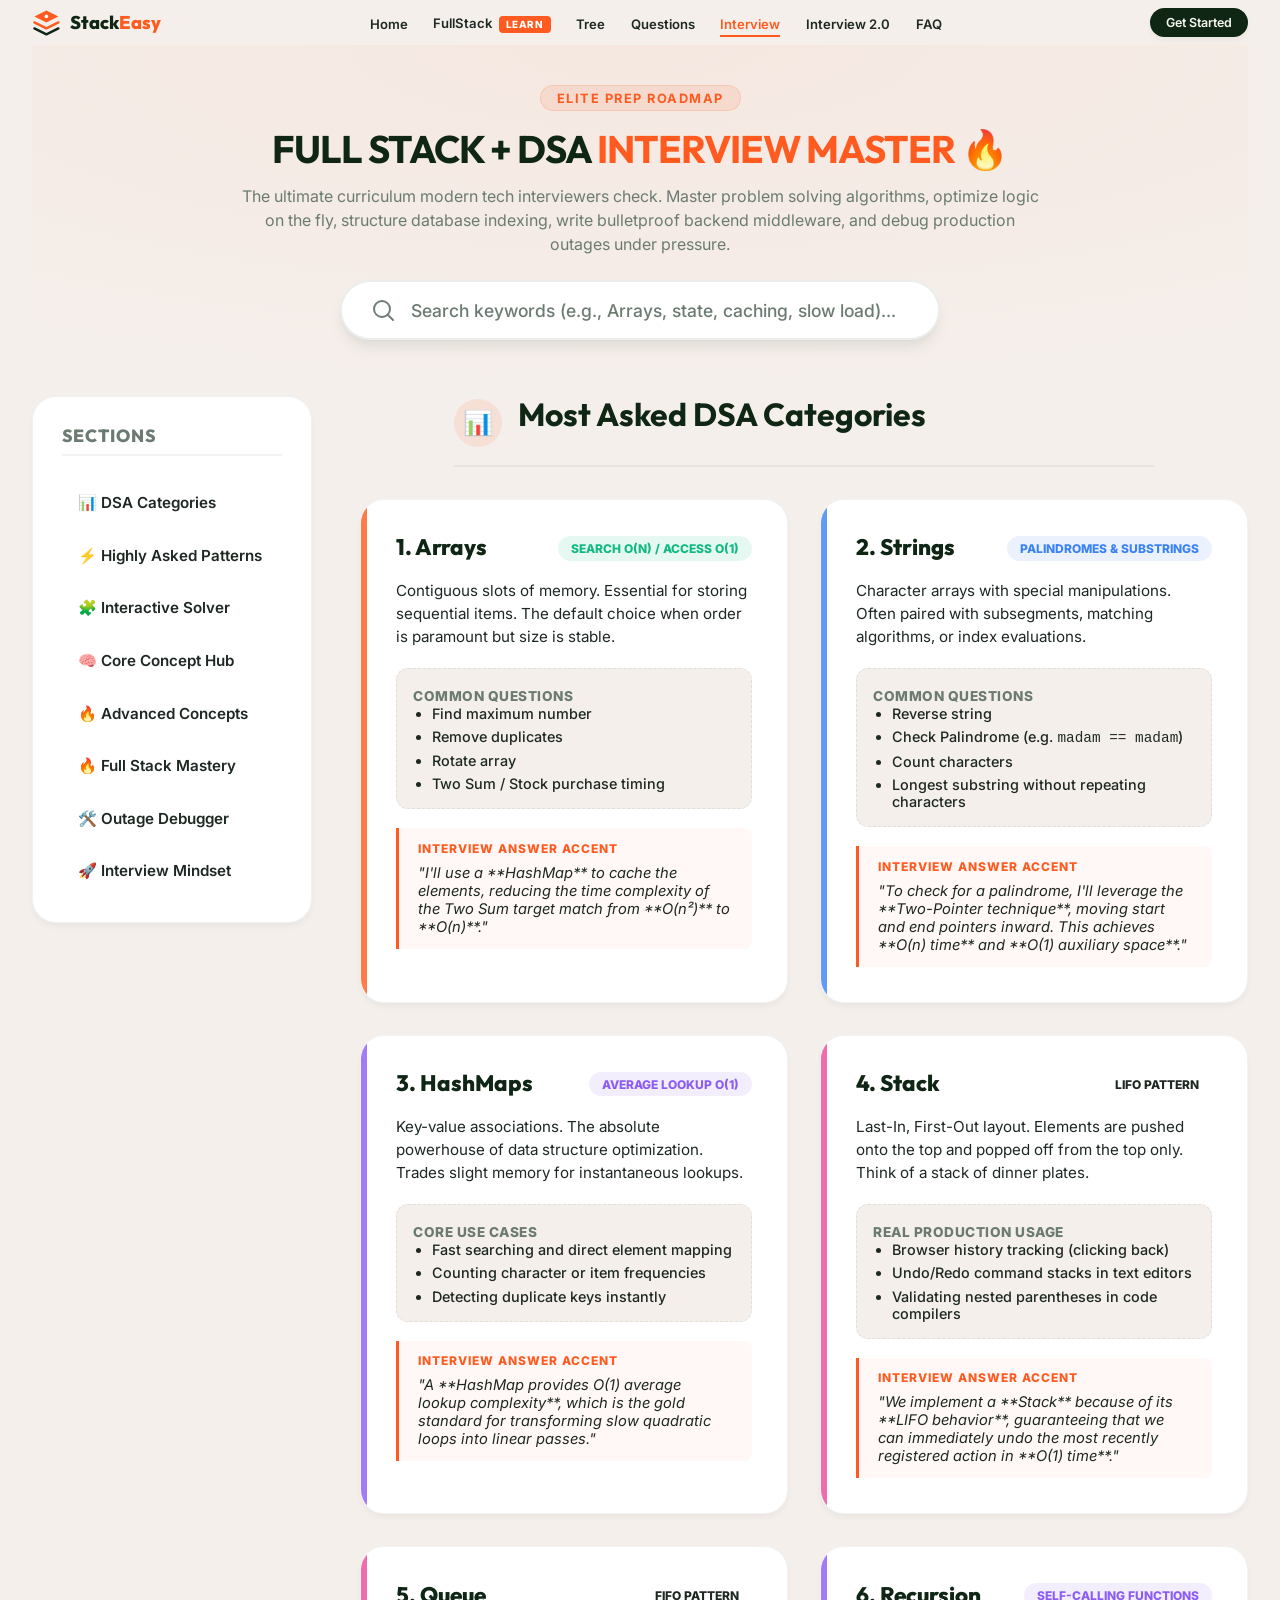
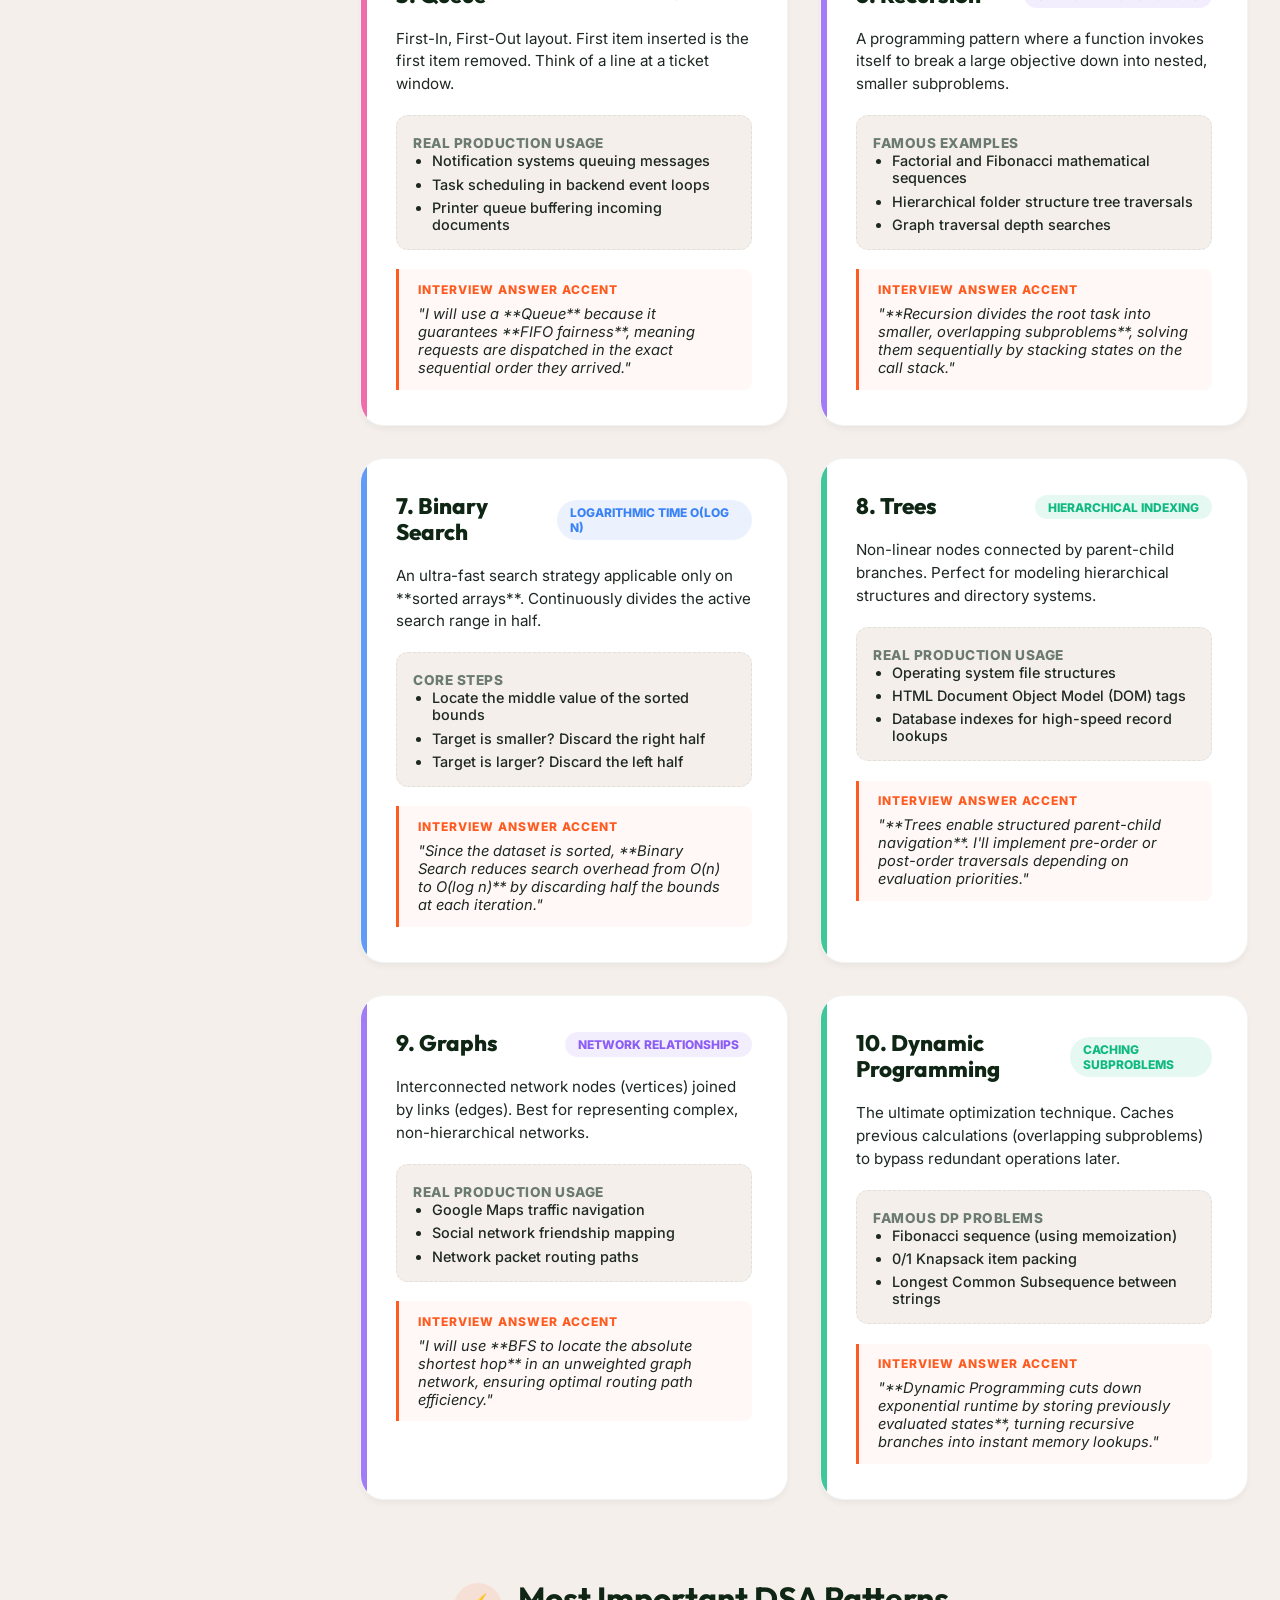
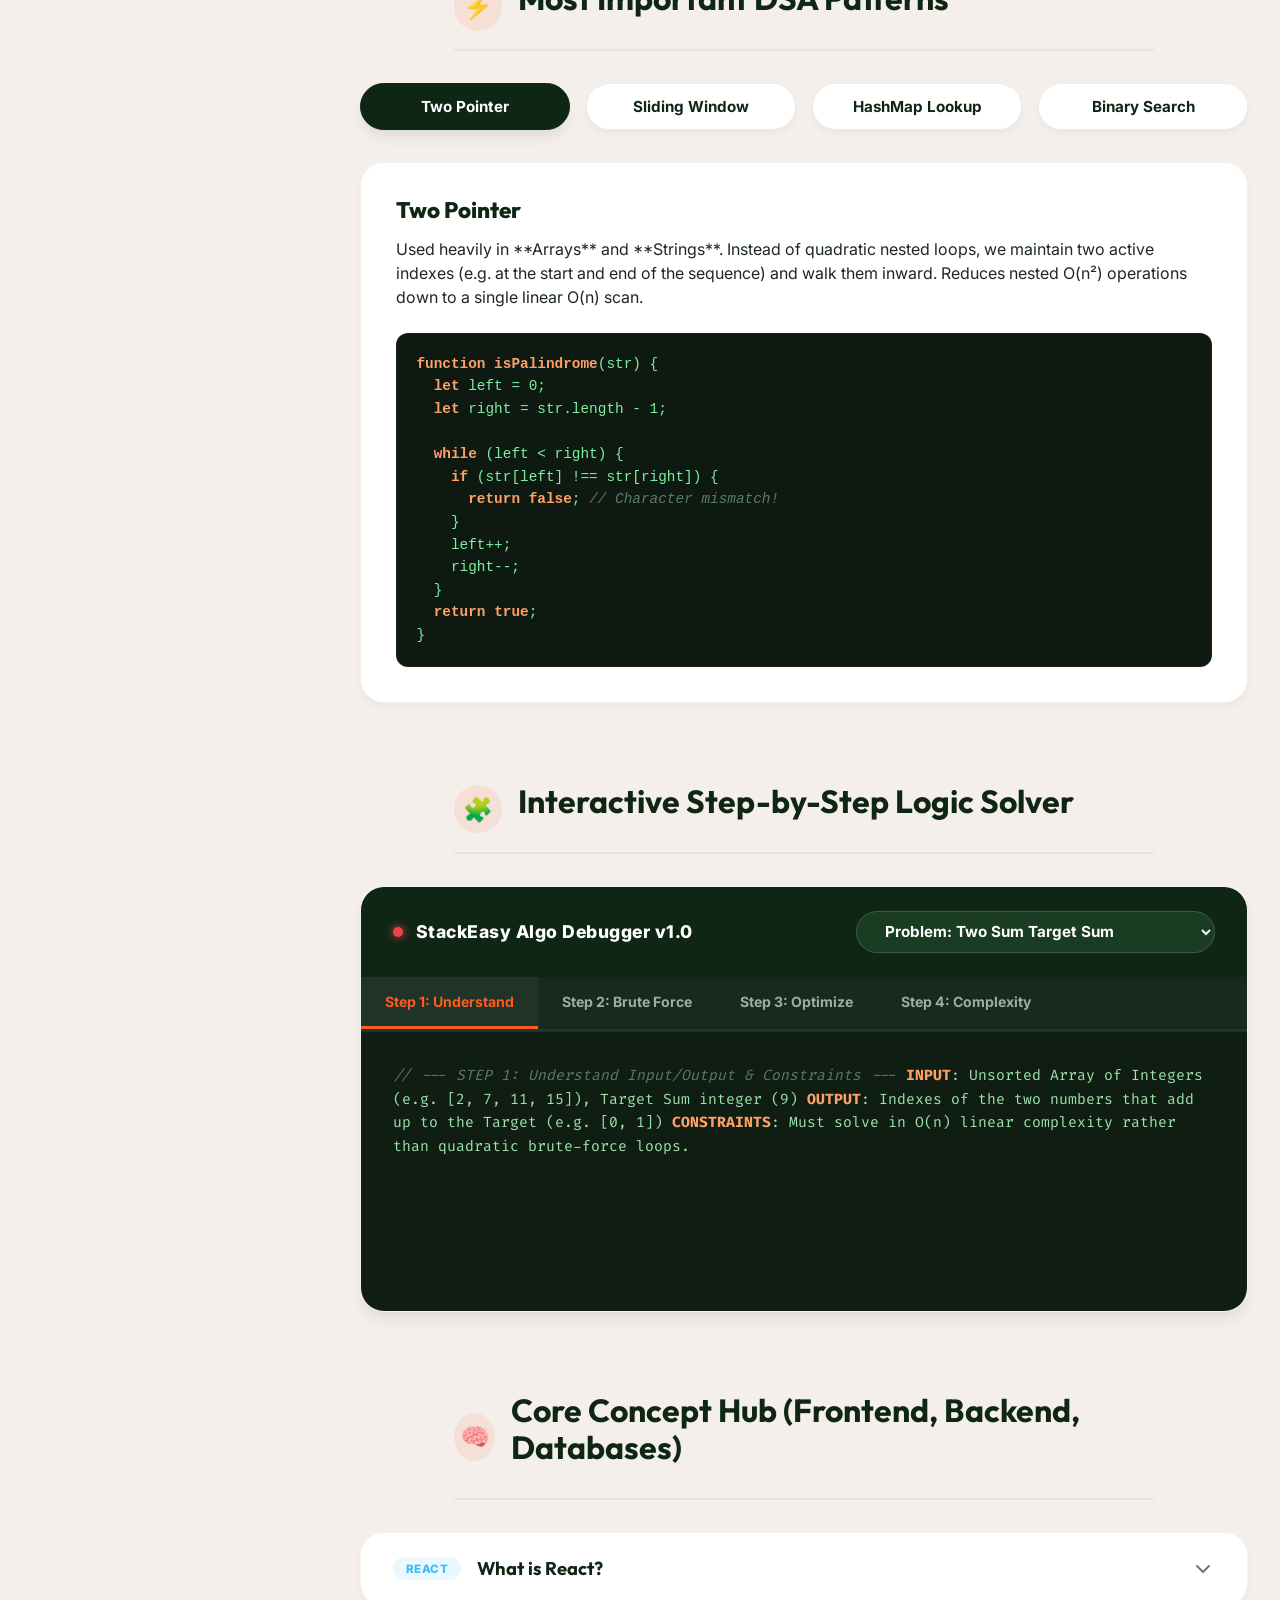
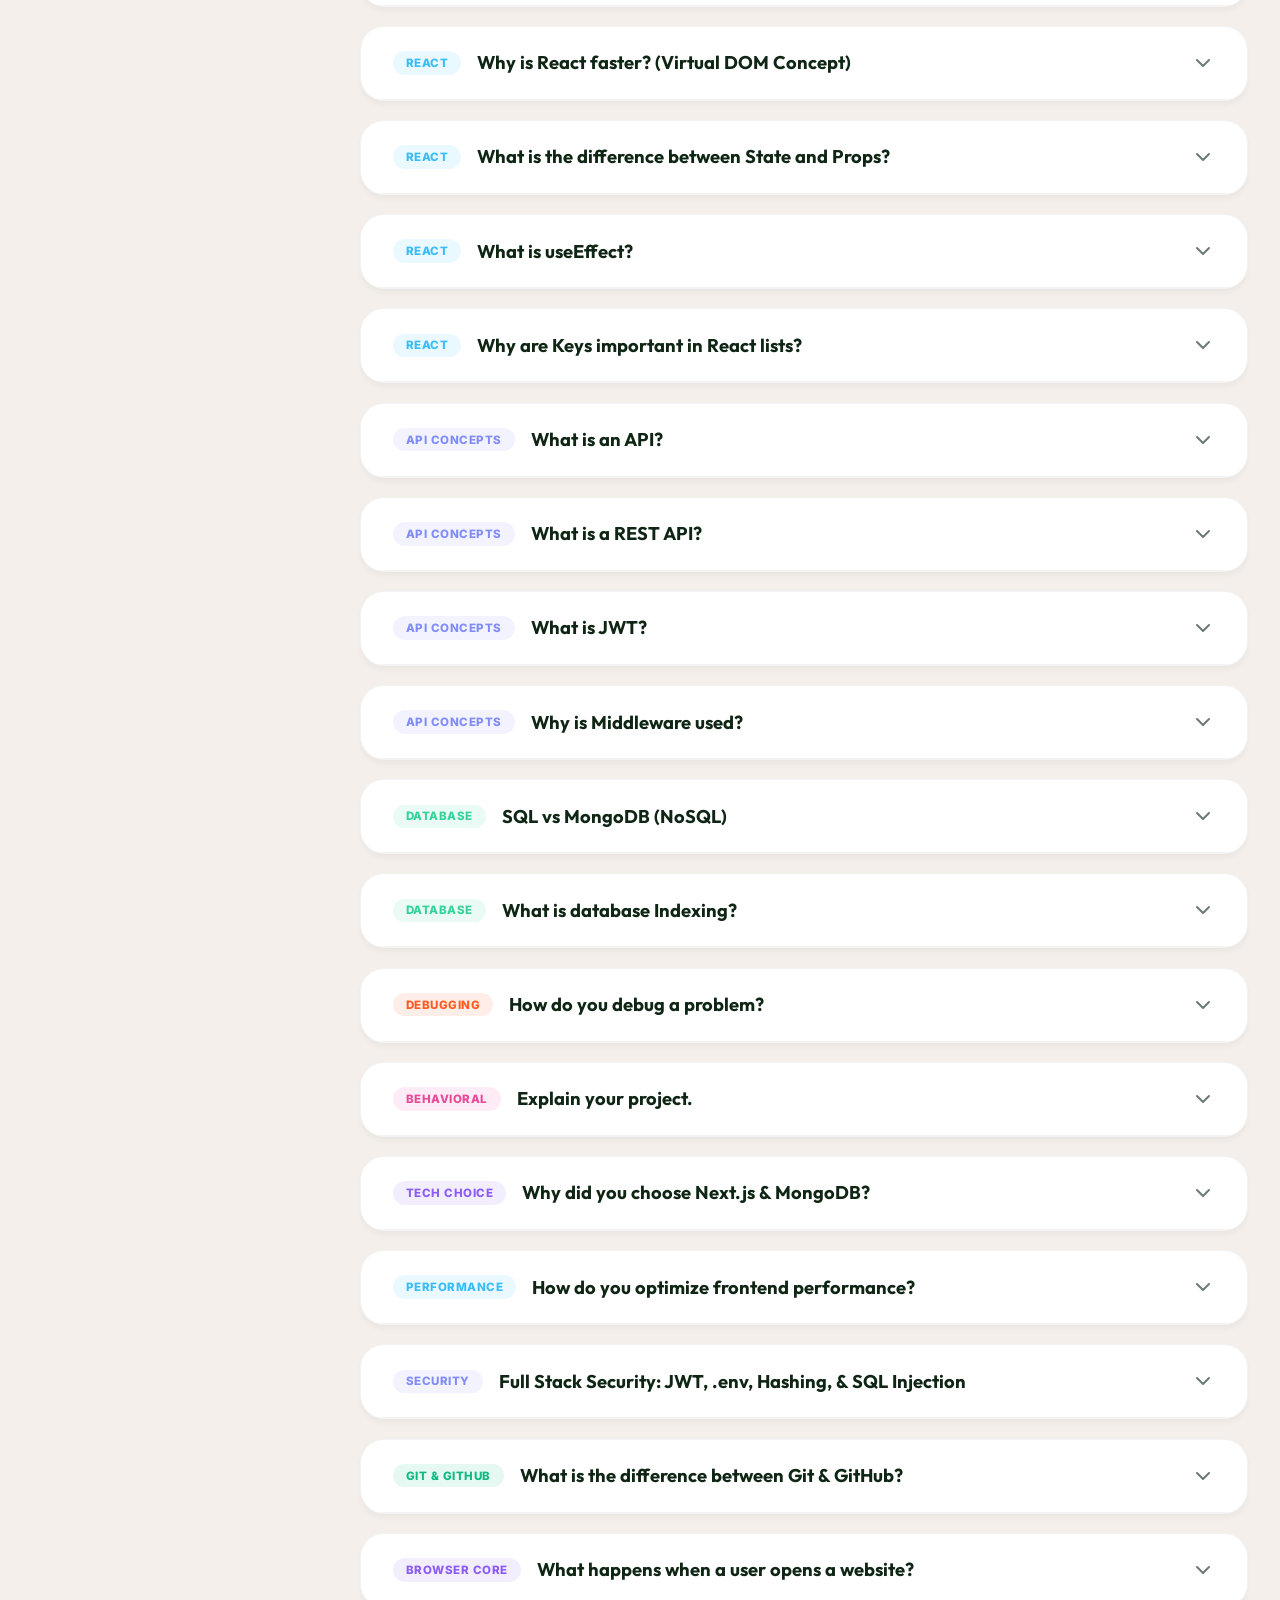
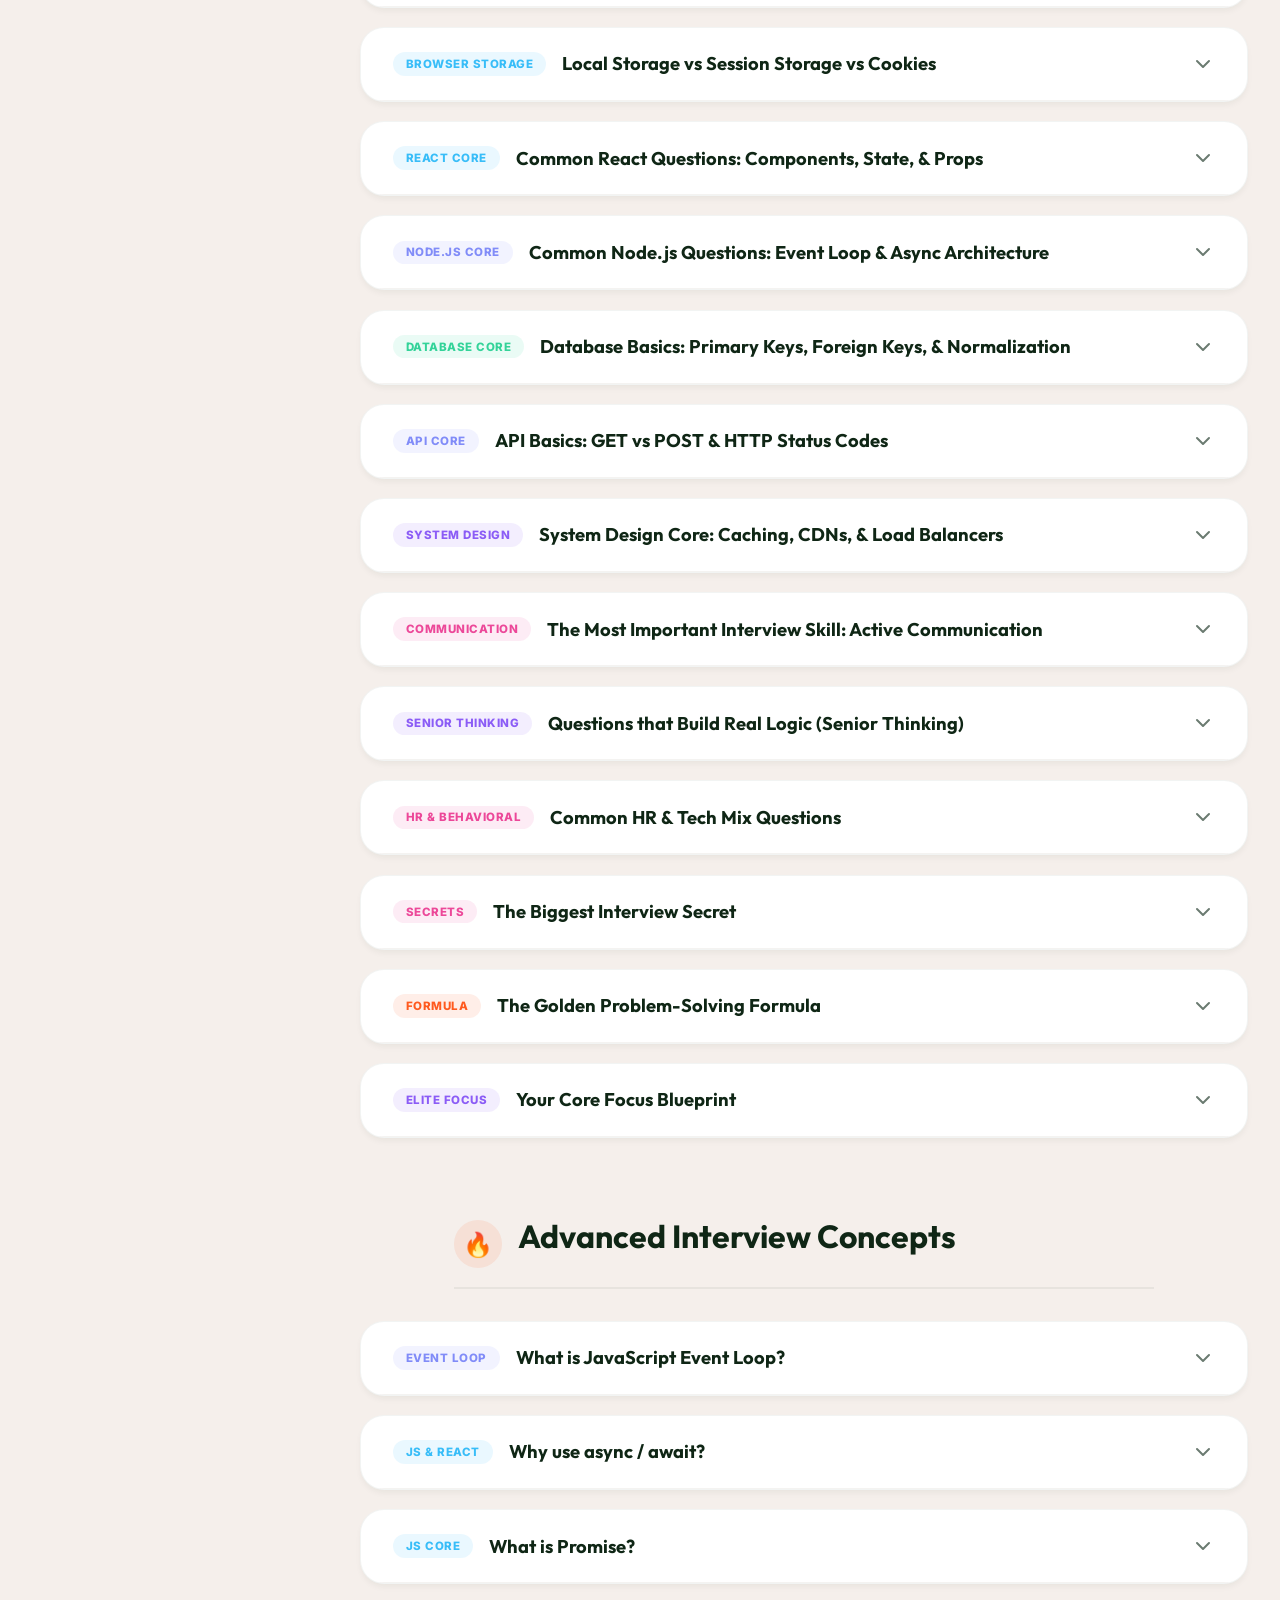
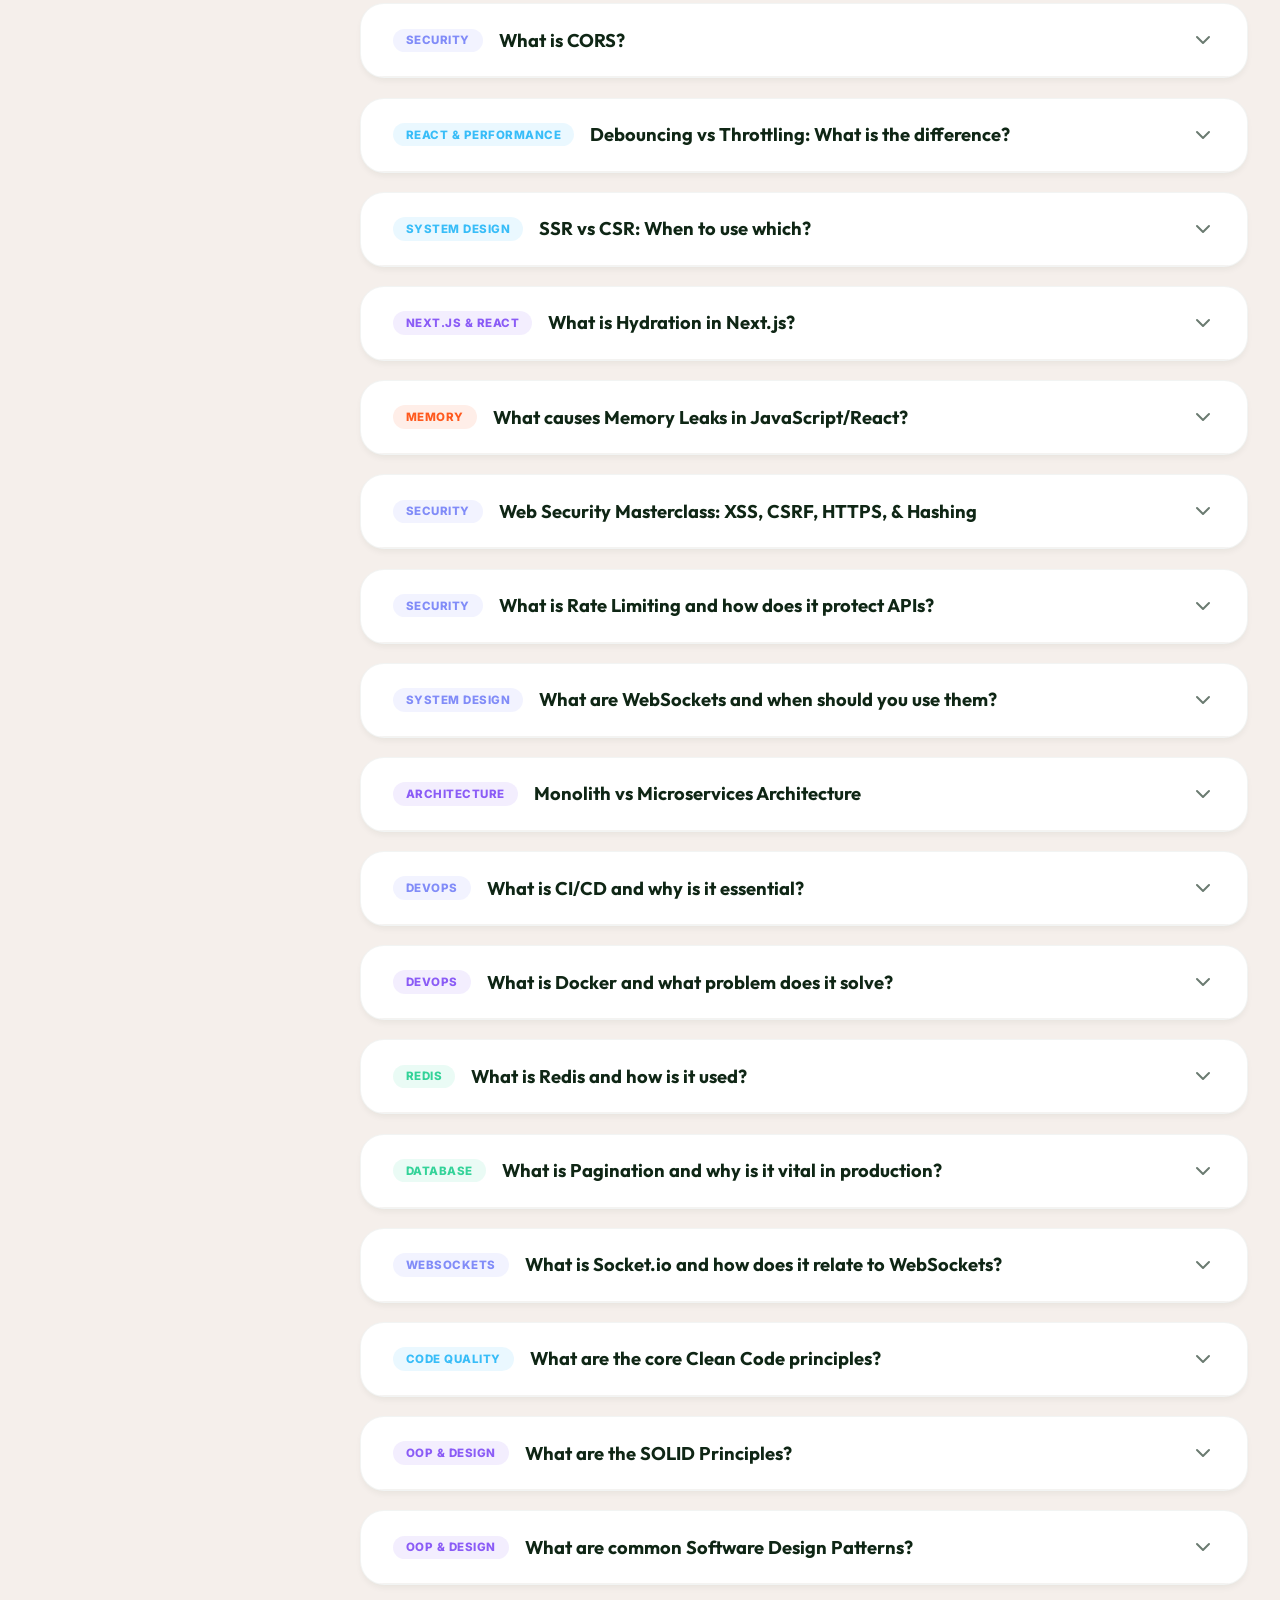
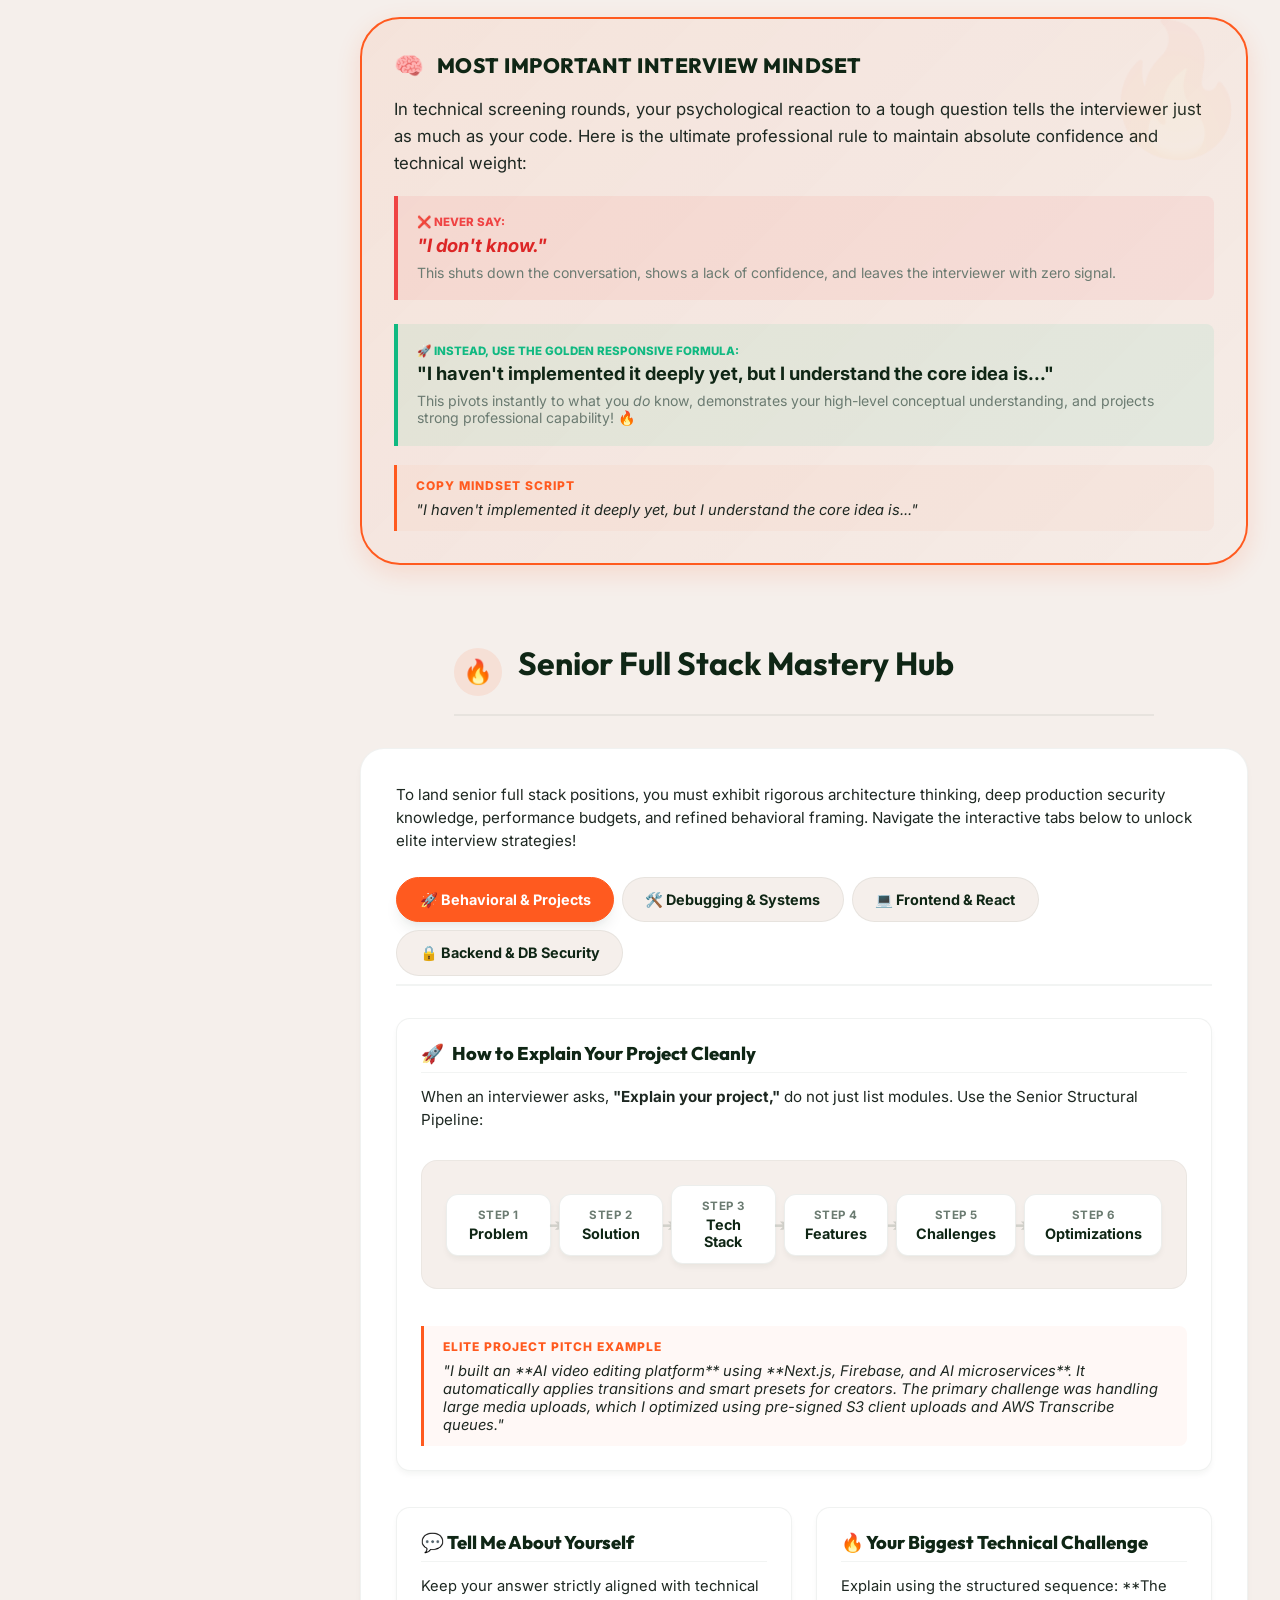
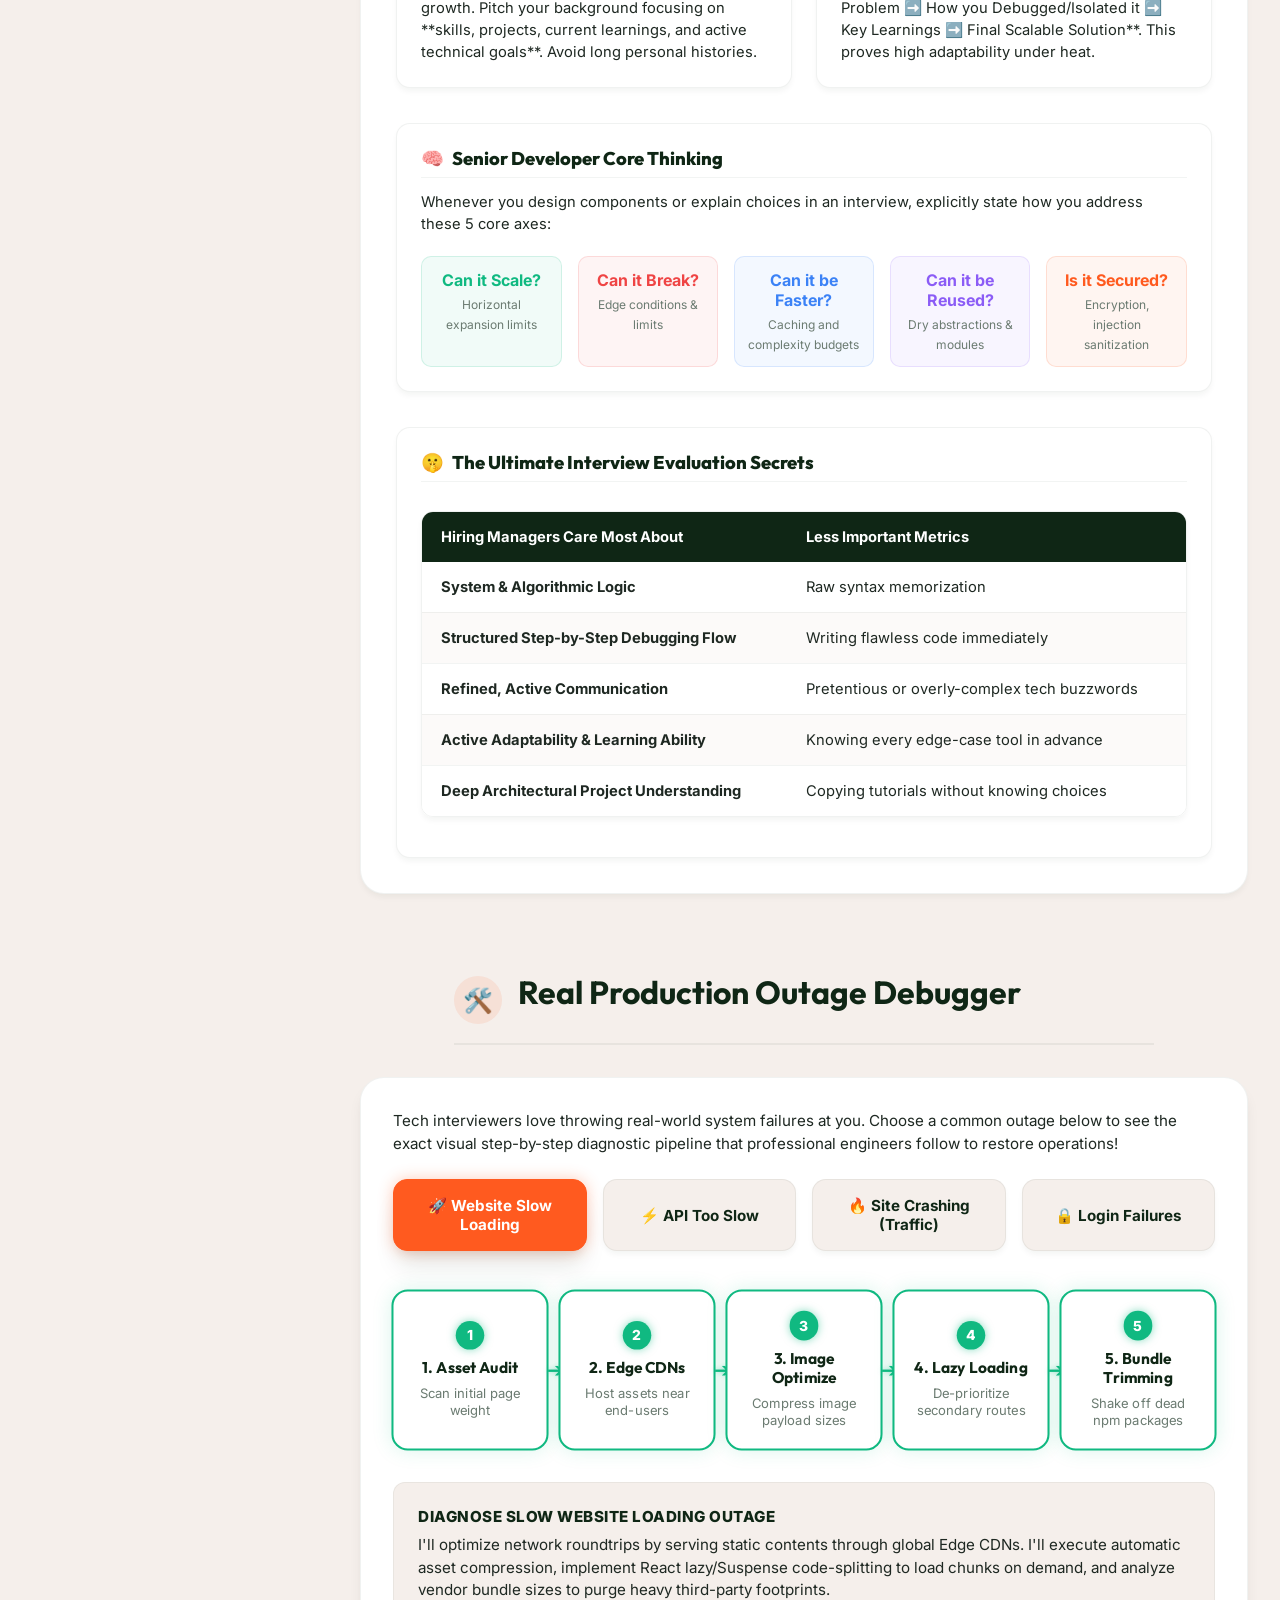
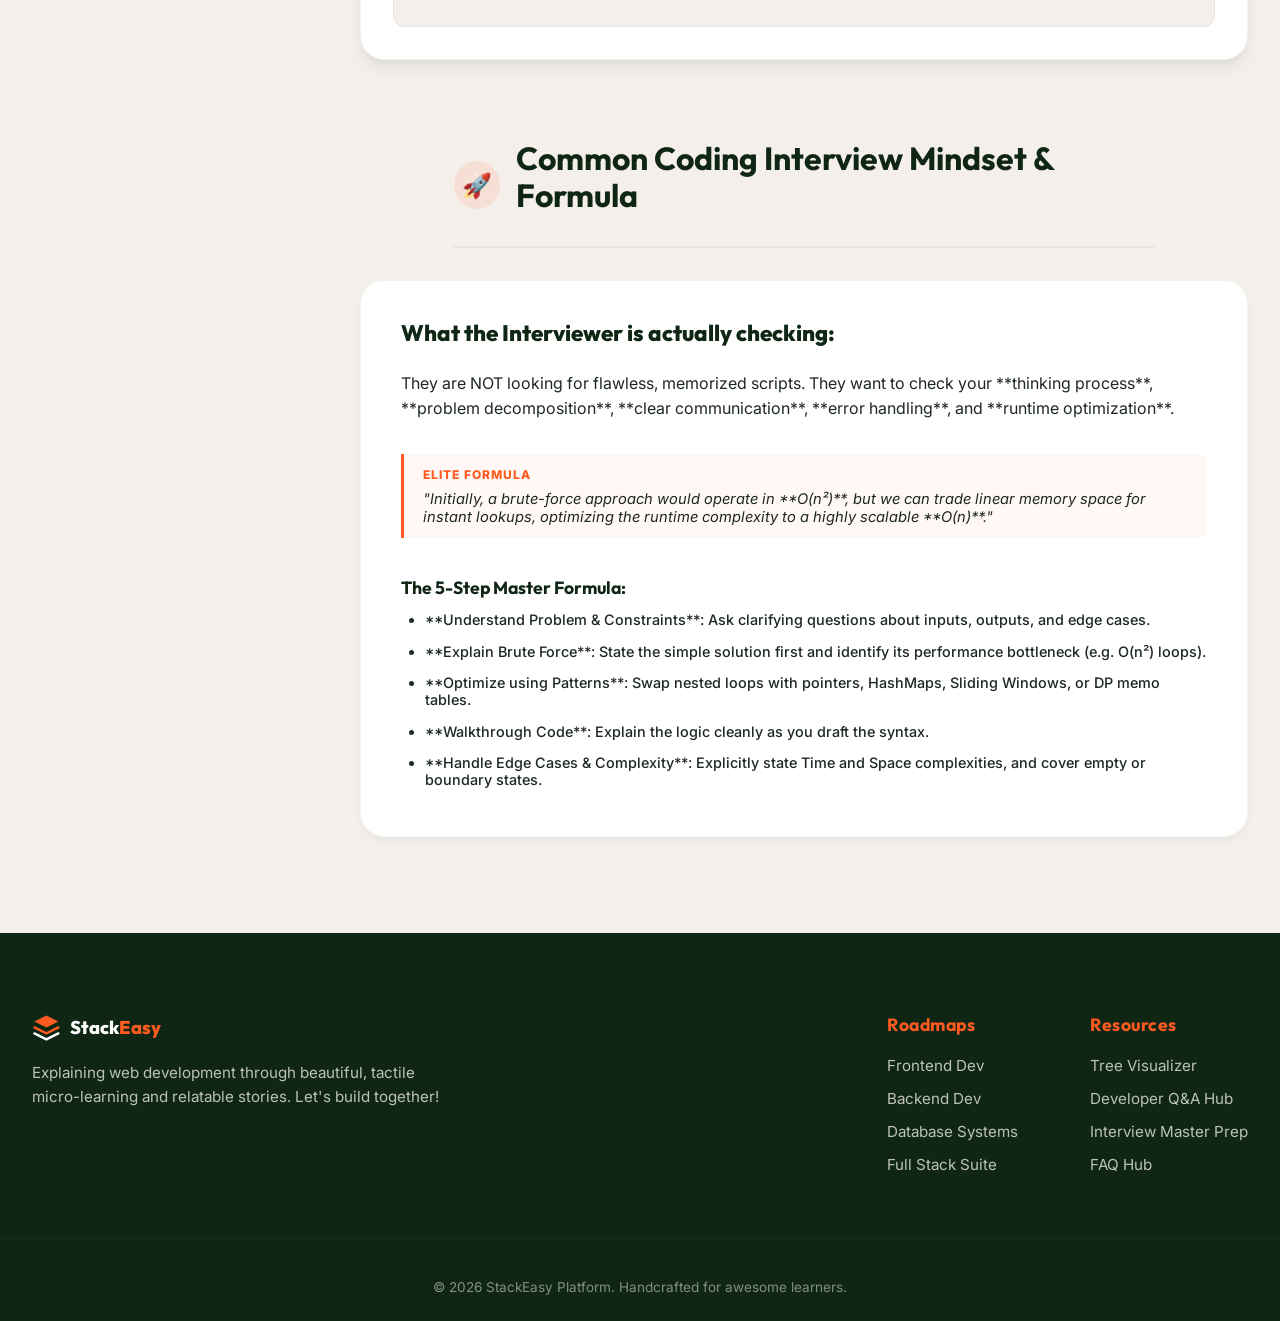
==== interview.html @ 0148c81d "Initialize project and add full stack website files" ====
<!DOCTYPE html>
<html lang="en">
<head>
  <meta charset="UTF-8">
  <meta name="viewport" content="width=device-width, initial-scale=1.0">
  <title>StackEasy | Interview Master Roadmap</title>
  <meta name="description" content="Master DSA logic, React concepts, API design, database structures, and production debugging. Interactive dashboards and visual solvers.">
  <!-- Google Fonts -->
  <link rel="preconnect" href="https://fonts.googleapis.com">
  <link rel="preconnect" href="https://fonts.gstatic.com" crossorigin>
  <link href="https://fonts.googleapis.com/css2?family=Inter:wght@300;400;500;600;700&family=Outfit:wght@400;500;600;700;800&family=Fira+Code:wght@400;500;600&display=swap" rel="stylesheet">
  <!-- Main Stylesheet -->
  <link rel="stylesheet" href="styles.css">
  
  <style>
    /* ==========================================================================
       Premium Interview Dashboard Specific Styles
       ========================================================================== */
    
    :root {
      --color-accent-emerald: #10B981;
      --color-accent-blue: #3B82F6;
      --color-accent-purple: #8B5CF6;
      --color-accent-pink: #EC4899;
      --color-terminal-bg: #0F1D13;
      --color-terminal-border: #1B3523;
    }

    .interview-hero {
      padding: 2.5rem 0 1.5rem 0;
      text-align: center;
      background: radial-gradient(100% 100% at 50% 0%, rgba(255, 90, 31, 0.05) 0%, rgba(245, 239, 235, 0) 100%);
    }

    .interview-tagline {
      display: inline-block;
      background-color: rgba(255, 90, 31, 0.1);
      color: var(--color-orange-primary);
      font-size: 0.8rem;
      font-weight: 700;
      letter-spacing: 1.5px;
      text-transform: uppercase;
      padding: 0.3rem 1.0rem;
      border-radius: 50px;
      margin-bottom: 1.0rem;
      border: 1px solid rgba(255, 90, 31, 0.15);
      animation: float 3s ease-in-out infinite;
    }

    @keyframes float {
      0%, 100% { transform: translateY(0); }
      50% { transform: translateY(-4px); }
    }

    .interview-title {
      font-size: 2.4rem;
      color: var(--color-forest-dark);
      margin-bottom: 0.8rem;
      letter-spacing: -1.0px;
    }

    .interview-title span {
      color: var(--color-orange-primary);
    }

    .interview-subtitle {
      font-size: 1.0rem;
      color: var(--color-text-muted);
      max-width: 800px;
      margin: 0 auto 1.5rem auto;
      line-height: 1.5;
    }

    /* Live Search & Filter Bar */
    .search-wrapper {
      max-width: 600px;
      margin: 0 auto 2rem auto;
      position: relative;
    }

    .search-box {
      display: flex;
      align-items: center;
      gap: 1rem;
      background-color: var(--color-white);
      border: 2px solid rgba(15, 38, 21, 0.08);
      padding: 1rem 1.8rem;
      border-radius: 50px;
      box-shadow: var(--shadow-md);
      transition: all var(--transition-normal);
    }

    .search-box:focus-within {
      border-color: var(--color-orange-primary);
      box-shadow: var(--shadow-lg), 0 0 0 4px rgba(255, 90, 31, 0.1);
    }

    .search-box input {
      width: 100%;
      font-size: 1.1rem;
      font-weight: 500;
      color: var(--color-text-dark);
    }

    .search-box input::placeholder {
      color: var(--color-text-muted);
    }

    .search-icon {
      width: 1.5rem;
      height: 1.5rem;
      stroke: var(--color-text-muted);
      flex-shrink: 0;
    }

    /* Dashboard Layout Grid */
    .dashboard-grid {
      display: grid;
      grid-template-columns: 1fr;
      gap: 3rem;
      align-items: start;
      margin-bottom: 6rem;
    }

    @media (min-width: 1024px) {
      .dashboard-grid {
        grid-template-columns: 280px 1fr;
      }
    }

    /* Sticky Sidebar Navigation */
    .sticky-sidebar {
      position: sticky;
      top: 100px;
      background-color: var(--color-white);
      border-radius: var(--radius-md);
      border: 1px solid rgba(15, 38, 21, 0.06);
      padding: 1.8rem;
      box-shadow: var(--shadow-sm);
      display: none;
    }

    @media (min-width: 1024px) {
      .sticky-sidebar {
        display: block;
      }
    }

    .sidebar-title {
      font-size: 1.1rem;
      text-transform: uppercase;
      letter-spacing: 1px;
      color: var(--color-text-muted);
      margin-bottom: 1.5rem;
      font-weight: 800;
      border-bottom: 2px solid rgba(15, 38, 21, 0.05);
      padding-bottom: 0.5rem;
    }

    .sidebar-menu {
      display: flex;
      flex-direction: column;
      gap: 0.5rem;
    }

    .sidebar-link {
      display: flex;
      align-items: center;
      gap: 0.8rem;
      padding: 0.8rem 1rem;
      border-radius: 12px;
      font-weight: 600;
      font-size: 0.95rem;
      color: var(--color-text-dark);
      transition: all var(--transition-fast);
    }

    .sidebar-link:hover {
      background-color: var(--color-pill-bg);
      color: var(--color-orange-primary);
      transform: translateX(4px);
    }

    .sidebar-link.active {
      background-color: var(--color-forest-dark);
      color: var(--color-white);
    }

    /* Content Panels */
    .content-panel {
      display: flex;
      flex-direction: column;
      gap: 5rem;
    }

    .section-anchor {
      scroll-margin-top: 100px;
    }

    .section-header {
      display: flex;
      align-items: center;
      gap: 1rem;
      margin-bottom: 2rem;
      border-bottom: 2px solid rgba(15, 38, 21, 0.06);
      padding-bottom: 1rem;
    }

    .section-icon-badge {
      display: flex;
      align-items: center;
      justify-content: center;
      width: 3rem;
      height: 3rem;
      background-color: rgba(255, 90, 31, 0.1);
      border-radius: 50%;
      font-size: 1.5rem;
    }

    .section-title {
      font-size: 2rem;
      color: var(--color-forest-dark);
    }

    /* Interactive DSA Cards */
    .dsa-grid {
      display: grid;
      grid-template-columns: 1fr;
      gap: 2rem;
    }

    @media (min-width: 768px) {
      .dsa-grid {
        grid-template-columns: repeat(2, 1fr);
      }
    }

    .dsa-card {
      background-color: var(--color-white);
      border-radius: var(--radius-md);
      border: 1px solid rgba(15, 38, 21, 0.05);
      padding: 2.2rem;
      box-shadow: var(--shadow-sm);
      transition: all var(--transition-normal);
      position: relative;
      overflow: hidden;
      display: flex;
      flex-direction: column;
      gap: 1.2rem;
    }

    .dsa-card::before {
      content: '';
      position: absolute;
      top: 0;
      left: 0;
      width: 6px;
      height: 100%;
      background-color: var(--color-orange-primary);
      opacity: 0.8;
    }

    .dsa-card.emerald::before { background-color: var(--color-accent-emerald); }
    .dsa-card.blue::before { background-color: var(--color-accent-blue); }
    .dsa-card.purple::before { background-color: var(--color-accent-purple); }
    .dsa-card.pink::before { background-color: var(--color-accent-pink); }

    .dsa-card:hover {
      transform: translateY(-4px);
      box-shadow: var(--shadow-lg);
      border-color: rgba(255, 90, 31, 0.15);
    }

    .dsa-card-header {
      display: flex;
      justify-content: space-between;
      align-items: center;
    }

    .dsa-card-title {
      font-size: 1.4rem;
      color: var(--color-forest-dark);
      font-weight: 800;
    }

    .complexity-badge {
      font-family: var(--font-body);
      font-size: 0.75rem;
      font-weight: 800;
      padding: 0.3rem 0.8rem;
      border-radius: 50px;
      text-transform: uppercase;
    }

    .complexity-badge.emerald { background-color: rgba(16, 185, 129, 0.1); color: var(--color-accent-emerald); }
    .complexity-badge.blue { background-color: rgba(59, 130, 246, 0.1); color: var(--color-accent-blue); }
    .complexity-badge.purple { background-color: rgba(139, 92, 246, 0.1); color: var(--color-accent-purple); }
    .complexity-badge.orange { background-color: rgba(255, 90, 31, 0.1); color: var(--color-orange-primary); }

    .dsa-card-desc {
      font-size: 0.95rem;
      color: var(--color-text-dark);
      line-height: 1.5;
    }

    .dsa-card-desc strong {
      color: var(--color-forest-dark);
      background-color: rgba(15, 38, 21, 0.05);
      padding: 0.1rem 0.3rem;
      border-radius: 4px;
      font-weight: 700;
    }

    .common-questions-box {
      background-color: var(--color-bg-cream);
      border-radius: 12px;
      padding: 1rem;
      border: 1px dashed rgba(15, 38, 21, 0.08);
    }

    .common-questions-title {
      font-size: 0.85rem;
      font-weight: 800;
      color: var(--color-text-muted);
      text-transform: uppercase;
      letter-spacing: 0.5px;
      margin-bottom: 0.5rem;
    }

    .question-list {
      display: flex;
      flex-direction: column;
      gap: 0.4rem;
      padding-left: 1.2rem;
      list-style-type: disc;
    }

    .question-item {
      font-size: 0.9rem;
      color: var(--color-text-dark);
      font-weight: 500;
    }

    .answer-quote-container {
      position: relative;
      background-color: rgba(255, 90, 31, 0.04);
      border-left: 3px solid var(--color-orange-primary);
      border-radius: 0 8px 8px 0;
      padding: 0.8rem 1.2rem;
      font-style: italic;
      font-size: 0.92rem;
      color: var(--color-text-dark);
      display: flex;
      flex-direction: column;
      gap: 0.5rem;
    }

    .quote-title {
      font-size: 0.75rem;
      font-weight: 800;
      text-transform: uppercase;
      letter-spacing: 1px;
      color: var(--color-orange-primary);
      font-style: normal;
    }

    .btn-copy-quote {
      position: absolute;
      top: 0.6rem;
      right: 0.6rem;
      background: none;
      border: none;
      color: var(--color-text-muted);
      cursor: pointer;
      display: flex;
      align-items: center;
      justify-content: center;
      opacity: 0;
      transition: all var(--transition-fast);
      width: 1.8rem;
      height: 1.8rem;
      border-radius: 50%;
      background-color: rgba(255, 255, 255, 0.8);
      box-shadow: var(--shadow-sm);
    }

    .answer-quote-container:hover .btn-copy-quote {
      opacity: 1;
    }

    .btn-copy-quote:hover {
      color: var(--color-orange-primary);
      transform: scale(1.1);
    }

    .btn-copy-quote svg {
      width: 1rem;
      height: 1rem;
    }

    /* Patterns Matrix Grid */
    .patterns-grid {
      display: grid;
      grid-template-columns: repeat(2, 1fr);
      gap: 1rem;
      margin-bottom: 2rem;
    }

    @media (min-width: 768px) {
      .patterns-grid {
        grid-template-columns: repeat(4, 1fr);
      }
    }

    .pattern-pill {
      background-color: var(--color-white);
      border: 1px solid rgba(15, 38, 21, 0.08);
      color: var(--color-forest-dark);
      padding: 0.8rem 1.2rem;
      border-radius: 50px;
      font-weight: 700;
      font-size: 0.95rem;
      text-align: center;
      transition: all var(--transition-fast);
      box-shadow: var(--shadow-sm);
      cursor: pointer;
    }

    .pattern-pill:hover {
      background-color: var(--color-pill-bg);
      transform: translateY(-2px);
    }

    .pattern-pill.active {
      background-color: var(--color-forest-dark);
      color: var(--color-white);
      border-color: var(--color-forest-dark);
      box-shadow: var(--shadow-md);
    }

    .pattern-showcase {
      background-color: var(--color-white);
      border-radius: var(--radius-md);
      border: 1px solid rgba(15, 38, 21, 0.06);
      padding: 2.2rem;
      box-shadow: var(--shadow-sm);
    }

    .pattern-title {
      font-size: 1.4rem;
      color: var(--color-forest-dark);
      font-weight: 800;
      margin-bottom: 0.8rem;
    }

    .pattern-desc {
      font-size: 1rem;
      line-height: 1.5;
      color: var(--color-text-dark);
      margin-bottom: 1.5rem;
    }

    .pattern-desc strong {
      color: var(--color-orange-primary);
    }

    .code-snippet-box {
      background-color: #0E1A11;
      color: #7FEF9F;
      border-radius: 12px;
      padding: 1.2rem;
      font-family: 'Fira Code', 'Courier New', Courier, monospace;
      font-size: 0.9rem;
      overflow-x: auto;
      line-height: 1.5;
      border: 1px solid rgba(255, 255, 255, 0.05);
    }

    .code-comment { color: #5C7B65; font-style: italic; }
    .code-keyword { color: #FFA066; font-weight: bold; }
    .code-string { color: #A5EF8E; }

    /* Interactive Solver Widget */
    .solver-widget {
      background-color: var(--color-white);
      border-radius: var(--radius-md);
      border: 1px solid rgba(15, 38, 21, 0.06);
      overflow: hidden;
      box-shadow: var(--shadow-md);
    }

    .solver-header {
      background-color: var(--color-forest-dark);
      padding: 1.5rem 2rem;
      display: flex;
      flex-direction: column;
      gap: 1rem;
    }

    @media (min-width: 768px) {
      .solver-header {
        flex-direction: row;
        align-items: center;
        justify-content: space-between;
      }
    }

    .solver-brand {
      display: flex;
      align-items: center;
      gap: 0.8rem;
    }

    .solver-dot {
      width: 10px;
      height: 10px;
      border-radius: 50%;
      background-color: #EF4444;
      box-shadow: 0 0 8px #EF4444;
      animation: pulse 1.5s infinite;
    }

    @keyframes pulse {
      0%, 100% { transform: scale(1); opacity: 1; }
      50% { transform: scale(1.3); opacity: 0.6; }
    }

    .solver-brand-text {
      color: var(--color-white);
      font-weight: 800;
      font-size: 1.1rem;
      letter-spacing: 0.5px;
    }

    .solver-select {
      background-color: var(--color-forest-med);
      color: var(--color-white);
      border: 1px solid rgba(255, 255, 255, 0.15);
      border-radius: 30px;
      padding: 0.6rem 1.5rem;
      font-weight: 700;
      font-size: 0.95rem;
      outline: none;
      cursor: pointer;
      transition: all var(--transition-fast);
    }

    .solver-select:hover {
      border-color: var(--color-orange-primary);
    }

    .solver-tabs {
      background-color: #162B1D;
      display: flex;
      overflow-x: auto;
      border-bottom: 2px solid rgba(255, 255, 255, 0.05);
    }

    .solver-tab {
      padding: 1rem 1.5rem;
      color: rgba(255, 255, 255, 0.6);
      font-weight: 700;
      font-size: 0.88rem;
      border-bottom: 3px solid transparent;
      white-space: nowrap;
      cursor: pointer;
      transition: all var(--transition-fast);
    }

    .solver-tab:hover {
      color: var(--color-white);
      background-color: rgba(255, 255, 255, 0.02);
    }

    .solver-tab.active {
      color: var(--color-orange-primary);
      border-bottom-color: var(--color-orange-primary);
      background-color: rgba(255, 255, 255, 0.04);
    }

    .solver-terminal {
      background-color: var(--color-terminal-bg);
      padding: 2rem;
      font-family: 'Fira Code', 'Courier New', Courier, monospace;
      font-size: 0.92rem;
      color: #9DE4AC;
      line-height: 1.6;
      min-height: 280px;
      overflow-x: auto;
      border-top: 1px solid var(--color-terminal-border);
    }

    /* Collapsible Q&A Accordions */
    .qa-accordion-list {
      display: flex;
      flex-direction: column;
      gap: 1.2rem;
    }

    .accordion-item {
      background-color: var(--color-white);
      border-radius: var(--radius-md);
      border: 1px solid rgba(15, 38, 21, 0.05);
      box-shadow: var(--shadow-sm);
      overflow: hidden;
      transition: all var(--transition-normal);
    }

    .accordion-item:hover {
      border-color: rgba(255, 90, 31, 0.12);
      box-shadow: var(--shadow-md);
    }

    .accordion-header {
      padding: 1.5rem 2rem;
      display: flex;
      align-items: center;
      justify-content: space-between;
      cursor: pointer;
      background: none;
      border: none;
      width: 100%;
      text-align: left;
    }

    .accordion-header-left {
      display: flex;
      align-items: center;
      gap: 1rem;
    }

    .accordion-badge {
      font-size: 0.72rem;
      font-weight: 800;
      text-transform: uppercase;
      letter-spacing: 0.5px;
      padding: 0.3rem 0.8rem;
      border-radius: 50px;
    }

    .accordion-badge.frontend { background-color: rgba(56, 189, 248, 0.1); color: var(--color-frontend-blue); }
    .accordion-badge.backend { background-color: rgba(129, 140, 248, 0.1); color: var(--color-backend-purple); }
    .accordion-badge.database { background-color: rgba(52, 211, 153, 0.1); color: var(--color-database-green); }
    .accordion-badge.debugging { background-color: rgba(255, 90, 31, 0.1); color: var(--color-orange-primary); }
    .accordion-badge.behavioral { background-color: rgba(236, 72, 153, 0.1); color: #EC4899; }
    .accordion-badge.system-design { background-color: rgba(139, 92, 246, 0.1); color: #8B5CF6; }
    .accordion-badge.git { background-color: rgba(16, 185, 129, 0.1); color: #10B981; }

    /* Custom visual flow designs inside accordion bodies */
    .flow-diagram-horizontal {
      display: flex;
      flex-wrap: wrap;
      align-items: center;
      gap: 0.5rem;
      background-color: var(--color-bg-cream);
      padding: 0.8rem 1.2rem;
      border-radius: 10px;
      border: 1px dashed rgba(15, 38, 21, 0.1);
      margin: 0.5rem 0;
    }
    .flow-node {
      font-weight: 700;
      color: var(--color-forest-dark);
      background-color: var(--color-white);
      padding: 0.3rem 0.6rem;
      border-radius: 6px;
      border: 1px solid rgba(15, 38, 21, 0.06);
      box-shadow: var(--shadow-sm);
      font-size: 0.85rem;
    }
    .flow-arrow {
      color: var(--color-orange-primary);
      font-weight: bold;
    }

    .accordion-question {
      font-size: 1.15rem;
      font-family: var(--font-heading);
      font-weight: 700;
      color: var(--color-forest-dark);
    }

    .accordion-icon {
      width: 1.5rem;
      height: 1.5rem;
      stroke: var(--color-text-muted);
      transition: transform var(--transition-normal);
    }

    .accordion-item.active .accordion-icon {
      transform: rotate(180deg);
      stroke: var(--color-orange-primary);
    }

    .accordion-content {
      max-height: 0;
      overflow: hidden;
      transition: max-height var(--transition-normal) cubic-bezier(0, 1, 0, 1);
      background-color: rgba(245, 239, 235, 0.3);
      border-top: 1px solid rgba(15, 38, 21, 0.03);
    }

    .accordion-content-inner {
      padding: 2rem;
      font-size: 1rem;
      color: var(--color-text-dark);
      line-height: 1.6;
      display: flex;
      flex-direction: column;
      gap: 1.2rem;
    }

    .accordion-content-inner strong {
      color: var(--color-forest-dark);
      background-color: rgba(15, 38, 21, 0.05);
      padding: 0.1rem 0.3rem;
      border-radius: 4px;
      font-weight: 700;
    }

    /* Outage Debugger Flowchart widget */
    .debugger-widget {
      background-color: var(--color-white);
      border-radius: var(--radius-md);
      border: 1px solid rgba(15, 38, 21, 0.06);
      padding: 2rem;
      box-shadow: var(--shadow-md);
    }

    .debugger-selector-grid {
      display: grid;
      grid-template-columns: 1fr;
      gap: 1rem;
      margin-bottom: 2.5rem;
    }

    @media (min-width: 768px) {
      .debugger-selector-grid {
        grid-template-columns: repeat(4, 1fr);
      }
    }

    .debugger-btn {
      background-color: var(--color-bg-cream);
      border: 1px solid rgba(15, 38, 21, 0.06);
      color: var(--color-forest-dark);
      padding: 1rem;
      border-radius: 14px;
      font-weight: 700;
      font-size: 0.95rem;
      text-align: center;
      transition: all var(--transition-normal);
      cursor: pointer;
      box-shadow: var(--shadow-sm);
    }

    .debugger-btn:hover {
      background-color: var(--color-pill-bg);
      transform: translateY(-2px);
    }

    .debugger-btn.active {
      background-color: var(--color-orange-primary);
      color: var(--color-white);
      border-color: var(--color-orange-primary);
      box-shadow: var(--shadow-lg), 0 0 15px rgba(255, 90, 31, 0.3);
    }

    /* Debugger Visual Timeline Pipeline */
    .timeline-pipeline {
      display: flex;
      flex-direction: column;
      gap: 1.5rem;
      position: relative;
      margin-bottom: 2rem;
    }

    @media (min-width: 1024px) {
      .timeline-pipeline {
        flex-direction: row;
        align-items: stretch;
        justify-content: space-between;
        gap: 0.8rem;
      }
    }

    .pipeline-node {
      background-color: var(--color-bg-cream);
      border: 2px solid rgba(15, 38, 21, 0.06);
      border-radius: 16px;
      padding: 1.2rem;
      flex: 1;
      text-align: center;
      position: relative;
      transition: all 0.5s ease;
      display: flex;
      flex-direction: column;
      align-items: center;
      justify-content: center;
      gap: 0.5rem;
      opacity: 0.4;
    }

    .pipeline-node.glow {
      background-color: var(--color-white);
      border-color: var(--color-accent-emerald);
      box-shadow: 0 0 20px rgba(16, 185, 129, 0.15);
      opacity: 1;
      transform: scale(1.02);
    }

    .pipeline-node-number {
      width: 1.8rem;
      height: 1.8rem;
      border-radius: 50%;
      background-color: var(--color-text-muted);
      color: var(--color-white);
      display: flex;
      align-items: center;
      justify-content: center;
      font-weight: 800;
      font-size: 0.85rem;
      transition: all 0.5s ease;
    }

    .pipeline-node.glow .pipeline-node-number {
      background-color: var(--color-accent-emerald);
      box-shadow: 0 0 8px rgba(16, 185, 129, 0.5);
    }

    .pipeline-node-title {
      font-family: var(--font-heading);
      font-weight: 700;
      font-size: 0.95rem;
      color: var(--color-forest-dark);
    }

    .pipeline-node-desc {
      font-size: 0.8rem;
      color: var(--color-text-muted);
      line-height: 1.3;
    }

    /* Connection arrows for desktop */
    @media (min-width: 1024px) {
      .pipeline-node:not(:last-child)::after {
        content: '➔';
        position: absolute;
        right: -1rem;
        top: 50%;
        transform: translateY(-50%);
        font-size: 1.2rem;
        color: rgba(15, 38, 21, 0.15);
        z-index: 2;
        transition: all 0.5s ease;
      }
      
      .pipeline-node.glow:not(:last-child)::after {
        color: var(--color-accent-emerald);
        text-shadow: 0 0 5px rgba(16, 185, 129, 0.4);
      }
    }

    .debugger-output {
      background-color: var(--color-bg-cream);
      border-radius: 12px;
      padding: 1.5rem;
      border: 1px solid rgba(15, 38, 21, 0.05);
      min-height: 100px;
      transition: all var(--transition-normal);
    }

    .debugger-output-title {
      font-weight: 800;
      font-size: 0.95rem;
      color: var(--color-forest-dark);
      text-transform: uppercase;
      letter-spacing: 0.5px;
      margin-bottom: 0.5rem;
    }

    .debugger-output-text {
      font-size: 0.95rem;
      color: var(--color-text-dark);
      line-height: 1.5;
    }

    /* ==========================================================================
       Mastery Hub Specific Styles
       ========================================================================== */
    .mastery-section-box {
      background-color: var(--color-white);
      border-radius: var(--radius-md);
      border: 1px solid rgba(15, 38, 21, 0.06);
      padding: 2.2rem;
      box-shadow: var(--shadow-sm);
    }

    .mastery-tabs-wrapper {
      margin-bottom: 2rem;
      border-bottom: 2px solid rgba(15, 38, 21, 0.05);
      padding-bottom: 0.5rem;
    }

    .mastery-tabs {
      display: flex;
      flex-wrap: wrap;
      gap: 0.5rem;
    }

    .mastery-tab-btn {
      background-color: var(--color-bg-cream);
      border: 1px solid rgba(15, 38, 21, 0.06);
      color: var(--color-forest-dark);
      padding: 0.8rem 1.4rem;
      border-radius: 30px;
      font-weight: 700;
      font-size: 0.9rem;
      cursor: pointer;
      transition: all var(--transition-normal);
    }

    .mastery-tab-btn:hover {
      background-color: var(--color-pill-bg);
      transform: translateY(-1px);
    }

    .mastery-tab-btn.active {
      background-color: var(--color-orange-primary);
      color: var(--color-white);
      border-color: var(--color-orange-primary);
      box-shadow: var(--shadow-md);
    }

    .mastery-panel {
      display: none;
      animation: fadeIn 0.4s ease-in-out;
    }

    .mastery-panel.active {
      display: flex;
      flex-direction: column;
      gap: 2.2rem;
    }

    @keyframes fadeIn {
      from { opacity: 0; transform: translateY(10px); }
      to { opacity: 1; transform: translateY(0); }
    }

    /* Flow Timelines / Pipelines inside Mastery */
    .mastery-flow-container {
      display: flex;
      flex-direction: column;
      gap: 1rem;
      background-color: var(--color-bg-cream);
      border-radius: 16px;
      padding: 1.5rem;
      border: 1px solid rgba(15, 38, 21, 0.04);
      margin: 1rem 0;
    }

    .mastery-flow-list {
      display: flex;
      flex-direction: column;
      gap: 1.5rem;
      position: relative;
    }

    @media (min-width: 768px) {
      .mastery-flow-list {
        flex-direction: row;
        align-items: center;
        justify-content: space-between;
        gap: 0.5rem;
      }
    }

    .mastery-flow-step {
      background-color: var(--color-white);
      border: 1px solid rgba(15, 38, 21, 0.08);
      border-radius: 12px;
      padding: 0.8rem 1.2rem;
      flex: 1;
      text-align: center;
      position: relative;
      font-weight: 700;
      font-size: 0.9rem;
      color: var(--color-forest-dark);
      box-shadow: var(--shadow-sm);
      transition: all var(--transition-fast);
    }

    .mastery-flow-step:hover {
      border-color: var(--color-orange-primary);
      box-shadow: var(--shadow-md);
      transform: translateY(-2px);
    }

    .mastery-flow-step span {
      display: block;
      font-size: 0.72rem;
      color: var(--color-text-muted);
      text-transform: uppercase;
      letter-spacing: 0.5px;
      margin-bottom: 0.2rem;
    }

    @media (min-width: 768px) {
      .mastery-flow-step:not(:last-child)::after {
        content: '➔';
        position: absolute;
        right: -0.8rem;
        top: 50%;
        transform: translateY(-50%);
        font-size: 1rem;
        color: rgba(15, 38, 21, 0.15);
      }
    }

    /* Comparison Grids / Cards */
    .mastery-grid-2 {
      display: grid;
      grid-template-columns: 1fr;
      gap: 1.5rem;
    }

    @media (min-width: 768px) {
      .mastery-grid-2 {
        grid-template-columns: repeat(2, 1fr);
      }
    }

    .mastery-card-concept {
      background-color: var(--color-white);
      border-radius: 14px;
      border: 1px solid rgba(15, 38, 21, 0.06);
      padding: 1.5rem;
      box-shadow: var(--shadow-sm);
      display: flex;
      flex-direction: column;
      gap: 0.8rem;
    }

    .mastery-card-concept-title {
      font-size: 1.15rem;
      color: var(--color-forest-dark);
      font-weight: 800;
      border-bottom: 1px solid rgba(15, 38, 21, 0.05);
      padding-bottom: 0.5rem;
      display: flex;
      align-items: center;
      gap: 0.5rem;
    }

    /* Beautiful Tables */
    .mastery-table-wrapper {
      overflow-x: auto;
      border-radius: 12px;
      border: 1px solid rgba(15, 38, 21, 0.06);
      box-shadow: var(--shadow-sm);
      margin: 1rem 0;
    }

    .mastery-table {
      width: 100%;
      border-collapse: collapse;
      text-align: left;
      font-size: 0.92rem;
      background-color: var(--color-white);
    }

    .mastery-table th {
      background-color: var(--color-forest-dark);
      color: var(--color-white);
      padding: 1rem 1.2rem;
      font-weight: 700;
    }

    .mastery-table td {
      padding: 1rem 1.2rem;
      border-bottom: 1px solid rgba(15, 38, 21, 0.05);
      color: var(--color-text-dark);
    }

    .mastery-table tr:last-child td {
      border-bottom: none;
    }

    .mastery-table tr:nth-child(even) {
      background-color: rgba(245, 239, 235, 0.3);
    }

    .status-badge {
      font-size: 0.72rem;
      font-weight: 800;
      padding: 0.2rem 0.6rem;
      border-radius: 50px;
      text-transform: uppercase;
    }
    
    .status-badge.success { background-color: rgba(16, 185, 129, 0.1); color: var(--color-accent-emerald); }
    .status-badge.warning { background-color: rgba(251, 191, 36, 0.1); color: #D97706; }
    .status-badge.danger { background-color: rgba(239, 68, 68, 0.1); color: #EF4444; }
    .status-badge.info { background-color: rgba(59, 130, 246, 0.1); color: var(--color-accent-blue); }

    /* Live Search empty state and transitions */
    .hidden {
      display: none !important;
    }

    .empty-search-state {
      text-align: center;
      padding: 4rem 2rem;
      background-color: var(--color-white);
      border-radius: var(--radius-md);
      border: 1px dashed rgba(15, 38, 21, 0.12);
      box-shadow: var(--shadow-sm);
    }

    .empty-search-icon {
      font-size: 3rem;
      margin-bottom: 1rem;
      display: block;
    }

    .empty-search-title {
      font-size: 1.5rem;
      color: var(--color-forest-dark);
      margin-bottom: 0.5rem;
    }

    .empty-search-desc {
      font-size: 1rem;
      color: var(--color-text-muted);
      max-width: 400px;
      margin: 0 auto;
    }
  </style>
</head>
<body>

  <!-- Top Navbar Header -->
  <header class="navbar-header">
    <div class="navbar-container">
      <!-- Logo -->
      <a href="index.html" class="logo-group" id="logo-main">
        <svg class="logo-icon" viewBox="0 0 24 24" fill="none" xmlns="http://www.w3.org/2000/svg">
          <path d="M12 2L2 7L12 12L22 7L12 2Z" fill="#FF5A1F"/>
          <path d="M2 17L12 22L22 17" stroke="#0F2615" stroke-width="2" stroke-linecap="round" stroke-linejoin="round"/>
          <path d="M2 12L12 17L22 12" stroke="#FF5A1F" stroke-width="2" stroke-linecap="round" stroke-linejoin="round"/>
          <circle cx="12" cy="7" r="1.5" fill="#FFFFFF"/>
        </svg>
        <span class="logo-text">Stack<span>Easy</span></span>
      </a>

      <!-- Desktop Links -->
      <nav class="nav-links-container">
        <ul class="nav-links">
          <li><a href="index.html" class="nav-link">Home</a></li>
          <li><a href="index.html#fullstack" class="nav-link">FullStack <span class="nav-badge">Learn</span></a></li>
          <li><a href="tree.html" class="nav-link">Tree</a></li>
          <li><a href="questions.html" class="nav-link">Questions</a></li>
          <li><a href="interview.html" class="nav-link active">Interview</a></li>
          <li><a href="interview2.html" class="nav-link">Interview 2.0</a></li>
          <li><a href="index.html#faq" class="nav-link">FAQ</a></li>
        </ul>
      </nav>

      <!-- CTA -->
      <div class="nav-actions">
        <a href="index.html#customizer" class="btn-nav-cta">Get Started</a>
        <button class="mobile-toggle" aria-label="Toggle Menu" id="mobile-menu-btn">
          <span></span>
          <span></span>
          <span></span>
        </button>
      </div>
    </div>
  </header>

  <!-- Mobile Drawer Menu -->
  <div class="mobile-drawer" id="mobile-drawer">
    <ul class="drawer-links">
      <li><a href="index.html" class="drawer-link">Home</a></li>
      <li><a href="index.html#fullstack" class="drawer-link">FullStack</a></li>
      <li><a href="tree.html" class="drawer-link">Tree</a></li>
      <li><a href="questions.html" class="drawer-link">Questions</a></li>
      <li><a href="interview.html" class="drawer-link active">Interview</a></li>
      <li><a href="interview2.html" class="drawer-link">Interview 2.0</a></li>
      <li><a href="index.html#faq" class="drawer-link">FAQ</a></li>
    </ul>
  </div>

  <main class="page-container">
    
    <!-- Hero Header -->
    <section class="interview-hero">
      <span class="interview-tagline">Elite Prep Roadmap</span>
      <h1 class="interview-title">FULL STACK + DSA <span>INTERVIEW MASTER</span> 🔥</h1>
      <p class="interview-subtitle">
        The ultimate curriculum modern tech interviewers check. Master problem solving algorithms, optimize logic on the fly, structure database indexing, write bulletproof backend middleware, and debug production outages under pressure.
      </p>
      
      <!-- Live Search Box -->
      <div class="search-wrapper">
        <div class="search-box">
          <svg class="search-icon" viewBox="0 0 24 24" fill="none" xmlns="http://www.w3.org/2000/svg">
            <circle cx="11" cy="11" r="8" stroke="#717E75" stroke-width="2"/>
            <line x1="16.5" y1="16.5" x2="22" y2="22" stroke="#717E75" stroke-width="2" stroke-linecap="round"/>
          </svg>
          <input type="text" placeholder="Search keywords (e.g., Arrays, state, caching, slow load)..." id="roadmap-search" aria-label="Search Roadmap">
        </div>
      </div>
    </section>

    <!-- Dashboard Sidebar + Panels layout -->
    <div class="dashboard-grid">
      
      <!-- Sticky Sidebar -->
      <aside class="sticky-sidebar">
        <h3 class="sidebar-title">Sections</h3>
        <nav class="sidebar-menu">
          <a href="#sec-dsa" class="sidebar-link active">📊 DSA Categories</a>
          <a href="#sec-patterns" class="sidebar-link">⚡ Highly Asked Patterns</a>
          <a href="#sec-solver" class="sidebar-link">🧩 Interactive Solver</a>
          <a href="#sec-qa" class="sidebar-link">🧠 Core Concept Hub</a>
          <a href="#sec-advanced" class="sidebar-link">🔥 Advanced Concepts</a>
          <a href="#sec-mastery" class="sidebar-link">🔥 Full Stack Mastery</a>
          <a href="#sec-debugger" class="sidebar-link">🛠️ Outage Debugger</a>
          <a href="#sec-mindset" class="sidebar-link">🚀 Interview Mindset</a>
        </nav>
      </aside>

      <!-- Main Panels -->
      <div class="content-panel">
        
        <!-- SECTION 1: DSA CATEGORIES -->
        <section id="sec-dsa" class="section-anchor searchable-section">
          <div class="section-header">
            <span class="section-icon-badge">📊</span>
            <h2 class="section-title">Most Asked DSA Categories</h2>
          </div>

          <div class="dsa-grid">
            
            <!-- Card 1: Arrays -->
            <div class="dsa-card searchable" data-search-keys="arrays remove duplicates rotate array find maximum number two sum buy stock">
              <div class="dsa-card-header">
                <h3 class="dsa-card-title">1. Arrays</h3>
                <span class="complexity-badge emerald">Search O(n) / Access O(1)</span>
              </div>
              <p class="dsa-card-desc">
                Contiguous slots of memory. Essential for storing sequential items. The default choice when order is paramount but size is stable.
              </p>
              <div class="common-questions-box">
                <span class="common-questions-title">Common Questions</span>
                <ul class="question-list">
                  <li class="question-item">Find maximum number</li>
                  <li class="question-item">Remove duplicates</li>
                  <li class="question-item">Rotate array</li>
                  <li class="question-item">Two Sum / Stock purchase timing</li>
                </ul>
              </div>
              <div class="answer-quote-container">
                <span class="quote-title">Interview Answer Accent</span>
                "I'll use a **HashMap** to cache the elements, reducing the time complexity of the Two Sum target match from **O(n²)** to **O(n)**."
                <button class="btn-copy-quote" title="Copy to Clipboard" data-copy="I'll use a HashMap to cache the elements, reducing the time complexity of the Two Sum target match from O(n²) to O(n).">
                  <svg viewBox="0 0 24 24" fill="none" stroke="currentColor" stroke-width="2" stroke-linecap="round" stroke-linejoin="round"><rect x="9" y="9" width="13" height="13" rx="2" ry="2"></rect><path d="M5 15H4a2 2 0 0 1-2-2V4a2 2 0 0 1 2-2h9a2 2 0 0 1 2 2v1"></path></svg>
                </button>
              </div>
            </div>

            <!-- Card 2: Strings -->
            <div class="dsa-card blue searchable" data-search-keys="strings palindrome reverse count characters madam substring two pointers">
              <div class="dsa-card-header">
                <h3 class="dsa-card-title">2. Strings</h3>
                <span class="complexity-badge blue">Palindromes & Substrings</span>
              </div>
              <p class="dsa-card-desc">
                Character arrays with special manipulations. Often paired with subsegments, matching algorithms, or index evaluations.
              </p>
              <div class="common-questions-box">
                <span class="common-questions-title">Common Questions</span>
                <ul class="question-list">
                  <li class="question-item">Reverse string</li>
                  <li class="question-item">Check Palindrome (e.g. <code>madam == madam</code>)</li>
                  <li class="question-item">Count characters</li>
                  <li class="question-item">Longest substring without repeating characters</li>
                </ul>
              </div>
              <div class="answer-quote-container">
                <span class="quote-title">Interview Answer Accent</span>
                "To check for a palindrome, I'll leverage the **Two-Pointer technique**, moving start and end pointers inward. This achieves **O(n) time** and **O(1) auxiliary space**."
                <button class="btn-copy-quote" title="Copy to Clipboard" data-copy="To check for a palindrome, I'll leverage the Two-Pointer technique, moving start and end pointers inward. This achieves O(n) time and O(1) auxiliary space.">
                  <svg viewBox="0 0 24 24" fill="none" stroke="currentColor" stroke-width="2" stroke-linecap="round" stroke-linejoin="round"><rect x="9" y="9" width="13" height="13" rx="2" ry="2"></rect><path d="M5 15H4a2 2 0 0 1-2-2V4a2 2 0 0 1 2-2h9a2 2 0 0 1 2 2v1"></path></svg>
                </button>
              </div>
            </div>

            <!-- Card 3: HashMap -->
            <div class="dsa-card purple searchable" data-search-keys="hashmap fast searching duplicate detection O(1) lookup frequencies">
              <div class="dsa-card-header">
                <h3 class="dsa-card-title">3. HashMaps</h3>
                <span class="complexity-badge purple">Average Lookup O(1)</span>
              </div>
              <p class="dsa-card-desc">
                Key-value associations. The absolute powerhouse of data structure optimization. Trades slight memory for instantaneous lookups.
              </p>
              <div class="common-questions-box">
                <span class="common-questions-title">Core Use Cases</span>
                <ul class="question-list">
                  <li class="question-item">Fast searching and direct element mapping</li>
                  <li class="question-item">Counting character or item frequencies</li>
                  <li class="question-item">Detecting duplicate keys instantly</li>
                </ul>
              </div>
              <div class="answer-quote-container">
                <span class="quote-title">Interview Answer Accent</span>
                "A **HashMap provides O(1) average lookup complexity**, which is the gold standard for transforming slow quadratic loops into linear passes."
                <button class="btn-copy-quote" title="Copy to Clipboard" data-copy="A HashMap provides O(1) average lookup complexity, which is the gold standard for transforming slow quadratic loops into linear passes.">
                  <svg viewBox="0 0 24 24" fill="none" stroke="currentColor" stroke-width="2" stroke-linecap="round" stroke-linejoin="round"><rect x="9" y="9" width="13" height="13" rx="2" ry="2"></rect><path d="M5 15H4a2 2 0 0 1-2-2V4a2 2 0 0 1 2-2h9a2 2 0 0 1 2 2v1"></path></svg>
                </button>
              </div>
            </div>

            <!-- Card 4: Stack -->
            <div class="dsa-card pink searchable" data-search-keys="stack lifo browser history undo redo back button plate stack">
              <div class="dsa-card-header">
                <h3 class="dsa-card-title">4. Stack</h3>
                <span class="complexity-badge pink">LIFO Pattern</span>
              </div>
              <p class="dsa-card-desc">
                Last-In, First-Out layout. Elements are pushed onto the top and popped off from the top only. Think of a stack of dinner plates.
              </p>
              <div class="common-questions-box">
                <span class="common-questions-title">Real Production Usage</span>
                <ul class="question-list">
                  <li class="question-item">Browser history tracking (clicking back)</li>
                  <li class="question-item">Undo/Redo command stacks in text editors</li>
                  <li class="question-item">Validating nested parentheses in code compilers</li>
                </ul>
              </div>
              <div class="answer-quote-container">
                <span class="quote-title">Interview Answer Accent</span>
                "We implement a **Stack** because of its **LIFO behavior**, guaranteeing that we can immediately undo the most recently registered action in **O(1) time**."
                <button class="btn-copy-quote" title="Copy to Clipboard" data-copy="We implement a Stack because of its LIFO behavior, guaranteeing that we can immediately undo the most recently registered action in O(1) time.">
                  <svg viewBox="0 0 24 24" fill="none" stroke="currentColor" stroke-width="2" stroke-linecap="round" stroke-linejoin="round"><rect x="9" y="9" width="13" height="13" rx="2" ry="2"></rect><path d="M5 15H4a2 2 0 0 1-2-2V4a2 2 0 0 1 2-2h9a2 2 0 0 1 2 2v1"></path></svg>
                </button>
              </div>
            </div>

            <!-- Card 5: Queue -->
            <div class="dsa-card pink searchable" data-search-keys="queue fifo notification task scheduling print buffer">
              <div class="dsa-card-header">
                <h3 class="dsa-card-title">5. Queue</h3>
                <span class="complexity-badge pink">FIFO Pattern</span>
              </div>
              <p class="dsa-card-desc">
                First-In, First-Out layout. First item inserted is the first item removed. Think of a line at a ticket window.
              </p>
              <div class="common-questions-box">
                <span class="common-questions-title">Real Production Usage</span>
                <ul class="question-list">
                  <li class="question-item">Notification systems queuing messages</li>
                  <li class="question-item">Task scheduling in backend event loops</li>
                  <li class="question-item">Printer queue buffering incoming documents</li>
                </ul>
              </div>
              <div class="answer-quote-container">
                <span class="quote-title">Interview Answer Accent</span>
                "I will use a **Queue** because it guarantees **FIFO fairness**, meaning requests are dispatched in the exact sequential order they arrived."
                <button class="btn-copy-quote" title="Copy to Clipboard" data-copy="I will use a Queue because it guarantees FIFO fairness, meaning requests are dispatched in the exact sequential order they arrived.">
                  <svg viewBox="0 0 24 24" fill="none" stroke="currentColor" stroke-width="2" stroke-linecap="round" stroke-linejoin="round"><rect x="9" y="9" width="13" height="13" rx="2" ry="2"></rect><path d="M5 15H4a2 2 0 0 1-2-2V4a2 2 0 0 1 2-2h9a2 2 0 0 1 2 2v1"></path></svg>
                </button>
              </div>
            </div>

            <!-- Card 6: Recursion -->
            <div class="dsa-card purple searchable" data-search-keys="recursion base case call stack fibonacci factorial call itself repeatedly">
              <div class="dsa-card-header">
                <h3 class="dsa-card-title">6. Recursion</h3>
                <span class="complexity-badge purple">Self-Calling Functions</span>
              </div>
              <p class="dsa-card-desc">
                A programming pattern where a function invokes itself to break a large objective down into nested, smaller subproblems.
              </p>
              <div class="common-questions-box">
                <span class="common-questions-title">Famous Examples</span>
                <ul class="question-list">
                  <li class="question-item">Factorial and Fibonacci mathematical sequences</li>
                  <li class="question-item">Hierarchical folder structure tree traversals</li>
                  <li class="question-item">Graph traversal depth searches</li>
                </ul>
              </div>
              <div class="answer-quote-container">
                <span class="quote-title">Interview Answer Accent</span>
                "**Recursion divides the root task into smaller, overlapping subproblems**, solving them sequentially by stacking states on the call stack."
                <button class="btn-copy-quote" title="Copy to Clipboard" data-copy="Recursion divides the root task into smaller, overlapping subproblems, solving them sequentially by stacking states on the call stack.">
                  <svg viewBox="0 0 24 24" fill="none" stroke="currentColor" stroke-width="2" stroke-linecap="round" stroke-linejoin="round"><rect x="9" y="9" width="13" height="13" rx="2" ry="2"></rect><path d="M5 15H4a2 2 0 0 1-2-2V4a2 2 0 0 1 2-2h9a2 2 0 0 1 2 2v1"></path></svg>
                </button>
              </div>
            </div>

            <!-- Card 7: Binary Search -->
            <div class="dsa-card blue searchable" data-search-keys="binary search sorted array divide and conquer middle boundary O(log n)">
              <div class="dsa-card-header">
                <h3 class="dsa-card-title">7. Binary Search</h3>
                <span class="complexity-badge blue">Logarithmic Time O(log n)</span>
              </div>
              <p class="dsa-card-desc">
                An ultra-fast search strategy applicable only on **sorted arrays**. Continuously divides the active search range in half.
              </p>
              <div class="common-questions-box">
                <span class="common-questions-title">Core Steps</span>
                <ul class="question-list">
                  <li class="question-item">Locate the middle value of the sorted bounds</li>
                  <li class="question-item">Target is smaller? Discard the right half</li>
                  <li class="question-item">Target is larger? Discard the left half</li>
                </ul>
              </div>
              <div class="answer-quote-container">
                <span class="quote-title">Interview Answer Accent</span>
                "Since the dataset is sorted, **Binary Search reduces search overhead from O(n) to O(log n)** by discarding half the bounds at each iteration."
                <button class="btn-copy-quote" title="Copy to Clipboard" data-copy="Since the dataset is sorted, Binary Search reduces search overhead from O(n) to O(log n) by discarding half the bounds at each iteration.">
                  <svg viewBox="0 0 24 24" fill="none" stroke="currentColor" stroke-width="2" stroke-linecap="round" stroke-linejoin="round"><rect x="9" y="9" width="13" height="13" rx="2" ry="2"></rect><path d="M5 15H4a2 2 0 0 1-2-2V4a2 2 0 0 1 2-2h9a2 2 0 0 1 2 2v1"></path></svg>
                </button>
              </div>
            </div>

            <!-- Card 8: Trees -->
            <div class="dsa-card emerald searchable" data-search-keys="trees hierarchy dom structure depth first search files nested nodes">
              <div class="dsa-card-header">
                <h3 class="dsa-card-title">8. Trees</h3>
                <span class="complexity-badge emerald">Hierarchical Indexing</span>
              </div>
              <p class="dsa-card-desc">
                Non-linear nodes connected by parent-child branches. Perfect for modeling hierarchical structures and directory systems.
              </p>
              <div class="common-questions-box">
                <span class="common-questions-title">Real Production Usage</span>
                <ul class="question-list">
                  <li class="question-item">Operating system file structures</li>
                  <li class="question-item">HTML Document Object Model (DOM) tags</li>
                  <li class="question-item">Database indexes for high-speed record lookups</li>
                </ul>
              </div>
              <div class="answer-quote-container">
                <span class="quote-title">Interview Answer Accent</span>
                "**Trees enable structured parent-child navigation**. I'll implement pre-order or post-order traversals depending on evaluation priorities."
                <button class="btn-copy-quote" title="Copy to Clipboard" data-copy="Trees enable structured parent-child navigation. I'll implement pre-order or post-order traversals depending on evaluation priorities.">
                  <svg viewBox="0 0 24 24" fill="none" stroke="currentColor" stroke-width="2" stroke-linecap="round" stroke-linejoin="round"><rect x="9" y="9" width="13" height="13" rx="2" ry="2"></rect><path d="M5 15H4a2 2 0 0 1-2-2V4a2 2 0 0 1 2-2h9a2 2 0 0 1 2 2v1"></path></svg>
                </button>
              </div>
            </div>

            <!-- Card 9: Graphs -->
            <div class="dsa-card purple searchable" data-search-keys="graphs nodes vertices google maps social routing network dfs bfs">
              <div class="dsa-card-header">
                <h3 class="dsa-card-title">9. Graphs</h3>
                <span class="complexity-badge purple">Network Relationships</span>
              </div>
              <p class="dsa-card-desc">
                Interconnected network nodes (vertices) joined by links (edges). Best for representing complex, non-hierarchical networks.
              </p>
              <div class="common-questions-box">
                <span class="common-questions-title">Real Production Usage</span>
                <ul class="question-list">
                  <li class="question-item">Google Maps traffic navigation</li>
                  <li class="question-item">Social network friendship mapping</li>
                  <li class="question-item">Network packet routing paths</li>
                </ul>
              </div>
              <div class="answer-quote-container">
                <span class="quote-title">Interview Answer Accent</span>
                "I will use **BFS to locate the absolute shortest hop** in an unweighted graph network, ensuring optimal routing path efficiency."
                <button class="btn-copy-quote" title="Copy to Clipboard" data-copy="I will use BFS to locate the absolute shortest hop in an unweighted graph network, ensuring optimal routing path efficiency.">
                  <svg viewBox="0 0 24 24" fill="none" stroke="currentColor" stroke-width="2" stroke-linecap="round" stroke-linejoin="round"><rect x="9" y="9" width="13" height="13" rx="2" ry="2"></rect><path d="M5 15H4a2 2 0 0 1-2-2V4a2 2 0 0 1 2-2h9a2 2 0 0 1 2 2v1"></path></svg>
                </button>
              </div>
            </div>

            <!-- Card 10: Dynamic Programming -->
            <div class="dsa-card emerald searchable" data-search-keys="dynamic programming dp optimization memoization knapsack fibonacci redundant overlapping subproblems">
              <div class="dsa-card-header">
                <h3 class="dsa-card-title">10. Dynamic Programming</h3>
                <span class="complexity-badge emerald">Caching Subproblems</span>
              </div>
              <p class="dsa-card-desc">
                The ultimate optimization technique. Caches previous calculations (overlapping subproblems) to bypass redundant operations later.
              </p>
              <div class="common-questions-box">
                <span class="common-questions-title">Famous DP Problems</span>
                <ul class="question-list">
                  <li class="question-item">Fibonacci sequence (using memoization)</li>
                  <li class="question-item">0/1 Knapsack item packing</li>
                  <li class="question-item">Longest Common Subsequence between strings</li>
                </ul>
              </div>
              <div class="answer-quote-container">
                <span class="quote-title">Interview Answer Accent</span>
                "**Dynamic Programming cuts down exponential runtime by storing previously evaluated states**, turning recursive branches into instant memory lookups."
                <button class="btn-copy-quote" title="Copy to Clipboard" data-copy="Dynamic Programming cuts down exponential runtime by storing previously evaluated states, turning recursive branches into instant memory lookups.">
                  <svg viewBox="0 0 24 24" fill="none" stroke="currentColor" stroke-width="2" stroke-linecap="round" stroke-linejoin="round"><rect x="9" y="9" width="13" height="13" rx="2" ry="2"></rect><path d="M5 15H4a2 2 0 0 1-2-2V4a2 2 0 0 1 2-2h9a2 2 0 0 1 2 2v1"></path></svg>
                </button>
              </div>
            </div>

          </div>
        </section>

        <!-- SECTION 2: HIGHLY ASKED PATTERNS -->
        <section id="sec-patterns" class="section-anchor searchable-section">
          <div class="section-header">
            <span class="section-icon-badge">⚡</span>
            <h2 class="section-title">Most Important DSA Patterns</h2>
          </div>

          <div class="patterns-grid">
            <button class="pattern-pill active" onclick="showPattern('two-pointer')">Two Pointer</button>
            <button class="pattern-pill" onclick="showPattern('sliding-window')">Sliding Window</button>
            <button class="pattern-pill" onclick="showPattern('hashmap')">HashMap Lookup</button>
            <button class="pattern-pill" onclick="showPattern('binary')">Binary Search</button>
          </div>

          <div class="pattern-showcase" id="pattern-container">
            <h3 class="pattern-title" id="pat-title">Two Pointer</h3>
            <p class="pattern-desc" id="pat-desc">
              Used heavily in **Arrays** and **Strings**. Instead of quadratic nested loops, we maintain two active indexes (e.g. at the start and end of the sequence) and walk them inward. Reduces nested O(n²) operations down to a single linear O(n) scan.
            </p>
            <pre class="code-snippet-box"><code id="pat-code"><span class="code-keyword">function</span> <span class="code-keyword">isPalindrome</span>(str) {
  <span class="code-keyword">let</span> left = 0;
  <span class="code-keyword">let</span> right = str.length - 1;
  
  <span class="code-keyword">while</span> (left &lt; right) {
    <span class="code-keyword">if</span> (str[left] !== str[right]) {
      <span class="code-keyword">return</span> <span class="code-keyword">false</span>; <span class="code-comment">// Character mismatch!</span>
    }
    left++;
    right--;
  }
  <span class="code-keyword">return</span> <span class="code-keyword">true</span>;
}</code></pre>
          </div>
        </section>

        <!-- SECTION 3: STEP-BY-STEP SOLVER WIDGET -->
        <section id="sec-solver" class="section-anchor searchable-section">
          <div class="section-header">
            <span class="section-icon-badge">🧩</span>
            <h2 class="section-title">Interactive Step-by-Step Logic Solver</h2>
          </div>

          <div class="solver-widget">
            <div class="solver-header">
              <div class="solver-brand">
                <span class="solver-dot"></span>
                <span class="solver-brand-text">StackEasy Algo Debugger v1.0</span>
              </div>
              <select class="solver-select" id="solver-problem-select" onchange="loadSolverProblem()">
                <option value="two-sum">Problem: Two Sum Target Sum</option>
                <option value="palindrome">Problem: Reverse & Palindrome check</option>
                <option value="stocks">Problem: Best Time to Buy & Sell Stock</option>
                <option value="fibonacci">Problem: Fibonacci Overlapping Terms</option>
              </select>
            </div>

            <div class="solver-tabs">
              <div class="solver-tab active" id="tab-step1" onclick="switchSolverTab('step1')">Step 1: Understand</div>
              <div class="solver-tab" id="tab-step2" onclick="switchSolverTab('step2')">Step 2: Brute Force</div>
              <div class="solver-tab" id="tab-step3" onclick="switchSolverTab('step3')">Step 3: Optimize</div>
              <div class="solver-tab" id="tab-step4" onclick="switchSolverTab('step4')">Step 4: Complexity</div>
            </div>

            <div class="solver-terminal" id="solver-terminal-content">
              <!-- Content gets loaded dynamically by JS -->
            </div>
          </div>
        </section>

        <!-- SECTION 4: FULL STACK Q&A ACCORDIONS -->
        <section id="sec-qa" class="section-anchor searchable-section">
          <div class="section-header">
            <span class="section-icon-badge">🧠</span>
            <h2 class="section-title">Core Concept Hub (Frontend, Backend, Databases)</h2>
          </div>

          <div class="qa-accordion-list">
            
            <!-- Q1: What is React -->
            <div class="accordion-item searchable" data-search-keys="react reusable UI components library declarative components">
              <button class="accordion-header" onclick="toggleAccordion(this)">
                <div class="accordion-header-left">
                  <span class="accordion-badge frontend">React</span>
                  <h4 class="accordion-question">What is React?</h4>
                </div>
                <svg class="accordion-icon" viewBox="0 0 24 24" fill="none" stroke="currentColor" stroke-width="2" stroke-linecap="round" stroke-linejoin="round"><polyline points="6 9 12 15 18 9"></polyline></svg>
              </button>
              <div class="accordion-content">
                <div class="accordion-content-inner">
                  <p>**React** is a popular declarative, component-based **JavaScript library** designed for building highly interactive and **reusable UI components** with maximum state efficiency.</p>
                  <p>Instead of manual DOM operations, developers describe what the UI should look like for a given state, and React handles rendering behind the scenes automatically.</p>
                </div>
              </div>
            </div>

            <!-- Q2: Virtual DOM -->
            <div class="accordion-item searchable" data-search-keys="virtual DOM real DOM reconciliation diffing algorithm fast updates">
              <button class="accordion-header" onclick="toggleAccordion(this)">
                <div class="accordion-header-left">
                  <span class="accordion-badge frontend">React</span>
                  <h4 class="accordion-question">Why is React faster? (Virtual DOM Concept)</h4>
                </div>
                <svg class="accordion-icon" viewBox="0 0 24 24" fill="none" stroke="currentColor" stroke-width="2" stroke-linecap="round" stroke-linejoin="round"><polyline points="6 9 12 15 18 9"></polyline></svg>
              </button>
              <div class="accordion-content">
                <div class="accordion-content-inner">
                  <p>In traditional browsers, modifying the **Real DOM** is extremely slow and resource-heavy. React bypasses this bottleneck by utilizing an in-memory database of elements called the **Virtual DOM**.</p>
                  <p>Here is how it flows:</p>
                  <ul>
                    <li>1. **State Changes**: The component state changes, triggering a re-render.</li>
                    <li>2. **Virtual Representation**: React builds a new Virtual DOM tree representing the updated UI.</li>
                    <li>3. **Diffing**: React compares this new tree with the previous Virtual DOM tree (the "diffing" process).</li>
                    <li>4. **Reconciliation**: React computes the absolute minimal list of updates and applies **only** those changes to the Real DOM, avoiding a full page reload!</li>
                  </ul>
                </div>
              </div>
            </div>

            <!-- Q3: State vs Props -->
            <div class="accordion-item searchable" data-search-keys="state props mutable immutable parent child internal external">
              <button class="accordion-header" onclick="toggleAccordion(this)">
                <div class="accordion-header-left">
                  <span class="accordion-badge frontend">React</span>
                  <h4 class="accordion-question">What is the difference between State and Props?</h4>
                </div>
                <svg class="accordion-icon" viewBox="0 0 24 24" fill="none" stroke="currentColor" stroke-width="2" stroke-linecap="round" stroke-linejoin="round"><polyline points="6 9 12 15 18 9"></polyline></svg>
              </button>
              <div class="accordion-content">
                <div class="accordion-content-inner">
                  <p>Both are plain JS objects containing data that influences the UI, but they serve very distinct purposes:</p>
                  <table class="qa-table">
                    <thead>
                      <tr>
                        <th>Feature</th>
                        <th>State</th>
                        <th>Props</th>
                      </tr>
                    </thead>
                    <tbody>
                      <tr>
                        <td><strong>Mutability</strong></td>
                        <td>**Mutable** (can be updated using <code>setState</code> or hooks)</td>
                        <td>**Immutable** (read-only inside the component)</td>
                      </tr>
                      <tr>
                        <td><strong>Ownership</strong></td>
                        <td>Owned and managed **internally** by the component itself</td>
                        <td>Passed down **externally** from a parent component</td>
                      </tr>
                      <tr>
                        <td><strong>Trigger Renders</strong></td>
                        <td>Yes, when state updates, the component re-renders</td>
                        <td>Yes, when incoming props change, the child component updates</td>
                      </tr>
                    </tbody>
                  </table>
                </div>
              </div>
            </div>

            <!-- Q4: useEffect -->
            <div class="accordion-item searchable" data-search-keys="useeffect side effects hook api calls subscription timers lifecycles">
              <button class="accordion-header" onclick="toggleAccordion(this)">
                <div class="accordion-header-left">
                  <span class="accordion-badge frontend">React</span>
                  <h4 class="accordion-question">What is useEffect?</h4>
                </div>
                <svg class="accordion-icon" viewBox="0 0 24 24" fill="none" stroke="currentColor" stroke-width="2" stroke-linecap="round" stroke-linejoin="round"><polyline points="6 9 12 15 18 9"></polyline></svg>
              </button>
              <div class="accordion-content">
                <div class="accordion-content-inner">
                  <p>**useEffect** is a foundational React Hook that handles **side effects** in functional components. A side effect is anything that reaches outside the pure render calculation (like database operations, API requests, subscriptions, or manually editing the DOM).</p>
                  <pre class="code-snippet-box"><code><span class="code-keyword">useEffect</span>(() => {
  <span class="code-comment">// Runs on mount and whenever the dependency changes</span>
  fetchData();
  
  <span class="code-keyword">return</span> () => {
    <span class="code-comment">// Cleanup function (runs on unmount or before rerun)</span>
  };
}, [dependency]);</code></pre>
                </div>
              </div>
            </div>

            <!-- Q5: Keys in lists -->
            <div class="accordion-item searchable" data-search-keys="keys lists identify changed elements react lists list items rendering identification">
              <button class="accordion-header" onclick="toggleAccordion(this)">
                <div class="accordion-header-left">
                  <span class="accordion-badge frontend">React</span>
                  <h4 class="accordion-question">Why are Keys important in React lists?</h4>
                </div>
                <svg class="accordion-icon" viewBox="0 0 24 24" fill="none" stroke="currentColor" stroke-width="2" stroke-linecap="round" stroke-linejoin="round"><polyline points="6 9 12 15 18 9"></polyline></svg>
              </button>
              <div class="accordion-content">
                <div class="accordion-content-inner">
                  <p>**Keys** act as unique identifiers for list items. They give React a stable identity for each mapped node, letting it **efficiently track** which list items have been changed, appended, or deleted during reconciliation.</p>
                  <p>Without key attributes, React will re-evaluate every item in the list sequentially, which severely hampers render speed and causes state bugs in interactive elements like input fields.</p>
                </div>
              </div>
            </div>

            <!-- Q6: API -->
            <div class="accordion-item searchable" data-search-keys="api application programming interface communication bridge frontend backend">
              <button class="accordion-header" onclick="toggleAccordion(this)">
                <div class="accordion-header-left">
                  <span class="accordion-badge backend">API Concepts</span>
                  <h4 class="accordion-question">What is an API?</h4>
                </div>
                <svg class="accordion-icon" viewBox="0 0 24 24" fill="none" stroke="currentColor" stroke-width="2" stroke-linecap="round" stroke-linejoin="round"><polyline points="6 9 12 15 18 9"></polyline></svg>
              </button>
              <div class="accordion-content">
                <div class="accordion-content-inner">
                  <p>An **API (Application Programming Interface)** is a secure, structured **communication bridge** that lets separate programs talk to each other.</p>
                  <p>For example, in a modern web app, the frontend code running in the browser sends an API request to a remote server, which queries the database, processes the data, and returns a clean response back to the client.</p>
                </div>
              </div>
            </div>

            <!-- Q7: REST API -->
            <div class="accordion-item searchable" data-search-keys="rest api http methods get post put delete architectural style">
              <button class="accordion-header" onclick="toggleAccordion(this)">
                <div class="accordion-header-left">
                  <span class="accordion-badge backend">API Concepts</span>
                  <h4 class="accordion-question">What is a REST API?</h4>
                </div>
                <svg class="accordion-icon" viewBox="0 0 24 24" fill="none" stroke="currentColor" stroke-width="2" stroke-linecap="round" stroke-linejoin="round"><polyline points="6 9 12 15 18 9"></polyline></svg>
              </button>
              <div class="accordion-content">
                <div class="accordion-content-inner">
                  <p>**REST (Representational State Transfer)** is an architectural protocol that leverages standard **HTTP methods** to interact with resources mapped on a server. It follows an elegant, highly structured design:</p>
                  <ul>
                    <li>**GET**: Retrieve a resource (e.g. <code>GET /api/users</code>)</li>
                    <li>**POST**: Create a brand new resource (e.g. <code>POST /api/users</code>)</li>
                    <li>**PUT**: Update an existing resource (e.g. <code>PUT /api/users/1</code>)</li>
                    <li>**DELETE**: Delete a resource on the server (e.g. <code>DELETE /api/users/1</code>)</li>
                  </ul>
                </div>
              </div>
            </div>

            <!-- Q8: JWT -->
            <div class="accordion-item searchable" data-search-keys="jwt token json web token authentication sessions cryptographically signed encryption">
              <button class="accordion-header" onclick="toggleAccordion(this)">
                <div class="accordion-header-left">
                  <span class="accordion-badge backend">API Concepts</span>
                  <h4 class="accordion-question">What is JWT?</h4>
                </div>
                <svg class="accordion-icon" viewBox="0 0 24 24" fill="none" stroke="currentColor" stroke-width="2" stroke-linecap="round" stroke-linejoin="round"><polyline points="6 9 12 15 18 9"></polyline></svg>
              </button>
              <div class="accordion-content">
                <div class="accordion-content-inner">
                  <p>A **JWT (JSON Web Token)** is a compact, URL-safe **token standard** used for secure user sessions. It consists of three parts separated by dots: `Header.Payload.Signature`.</p>
                  <p>Unlike old cookie-session tracking, JWTs are **stateless**. The server validates the cryptographic signature without needing to hit a database on every request, making it incredibly scalable for distributed servers.</p>
                </div>
              </div>
            </div>

            <!-- Q9: Middleware -->
            <div class="accordion-item searchable" data-search-keys="middleware auth check validation logging express backend intercepts">
              <button class="accordion-header" onclick="toggleAccordion(this)">
                <div class="accordion-header-left">
                  <span class="accordion-badge backend">API Concepts</span>
                  <h4 class="accordion-question">Why is Middleware used?</h4>
                </div>
                <svg class="accordion-icon" viewBox="0 0 24 24" fill="none" stroke="currentColor" stroke-width="2" stroke-linecap="round" stroke-linejoin="round"><polyline points="6 9 12 15 18 9"></polyline></svg>
              </button>
              <div class="accordion-content">
                <div class="accordion-content-inner">
                  <p>**Middleware** is a sequence of helper logic that intercepts an incoming HTTP request **before** it gets processed by the final route handler on the backend.</p>
                  <p>It is used extensively in professional pipelines for:</p>
                  <ul>
                    <li>**Authentication Checks**: Blocking requests without valid JWTs</li>
                    <li>**Request Validation**: Checking that request payloads conform to schema standards</li>
                    <li>**System Logging**: Recording API metrics and incoming route request endpoints</li>
                  </ul>
                </div>
              </div>
            </div>

            <!-- Q10: SQL vs NoSQL -->
            <div class="accordion-item searchable" data-search-keys="sql mongodb relational database tables collections non relational flexible structured">
              <button class="accordion-header" onclick="toggleAccordion(this)">
                <div class="accordion-header-left">
                  <span class="accordion-badge database">Database</span>
                  <h4 class="accordion-question">SQL vs MongoDB (NoSQL)</h4>
                </div>
                <svg class="accordion-icon" viewBox="0 0 24 24" fill="none" stroke="currentColor" stroke-width="2" stroke-linecap="round" stroke-linejoin="round"><polyline points="6 9 12 15 18 9"></polyline></svg>
              </button>
              <div class="accordion-content">
                <div class="accordion-content-inner">
                  <p>Choosing between relational (SQL) and non-relational (MongoDB) shapes your database queries and system scale characteristics:</p>
                  <table class="qa-table">
                    <thead>
                      <tr>
                        <th>Metric</th>
                        <th>SQL (Relational)</th>
                        <th>MongoDB (NoSQL)</th>
                      </tr>
                    </thead>
                    <tbody>
                      <tr>
                        <td><strong>Data Format</strong></td>
                        <td>Structured tabular rows and columns (**Tables**)</td>
                        <td>Flexible BSON documents (**Collections**)</td>
                      </tr>
                      <tr>
                        <td><strong>Schemas</strong></td>
                        <td>Strict, predefined schemas (changing it requires migration)</td>
                        <td>Dynamic, schema-less (each record can have unique fields)</td>
                      </tr>
                      <tr>
                        <td><strong>Relationships</strong></td>
                        <td>Native table joins and foreign keys</td>
                        <td>Embedded subdocuments or manual object ID references</td>
                      </tr>
                    </tbody>
                  </table>
                </div>
              </div>
            </div>

            <!-- Q11: Indexing -->
            <div class="accordion-item searchable" data-search-keys="indexing database search speed read latency write overhead query optimization">
              <button class="accordion-header" onclick="toggleAccordion(this)">
                <div class="accordion-header-left">
                  <span class="accordion-badge database">Database</span>
                  <h4 class="accordion-question">What is database Indexing?</h4>
                </div>
                <svg class="accordion-icon" viewBox="0 0 24 24" fill="none" stroke="currentColor" stroke-width="2" stroke-linecap="round" stroke-linejoin="round"><polyline points="6 9 12 15 18 9"></polyline></svg>
              </button>
              <div class="accordion-content">
                <div class="accordion-content-inner">
                  <p>**Database Indexing** is a performance tuning strategy. An index is a dedicated data structure (often a B-Tree) that holds pointers to data records, acting like a book's index pages.</p>
                  <p>Instead of executing a full table scan sequentially (checking millions of records), the engine queries the index to **locate the target record instantly**, optimizing query latency from O(n) to logarithmic O(log n).</p>
                </div>
              </div>
            </div>

            <!-- Q12: Debugging Blueprint -->
            <div class="accordion-item searchable" data-search-keys="how do you debug a problem debugging flow console network api backend logs database root cause troubleshooting">
              <button class="accordion-header" onclick="toggleAccordion(this)">
                <div class="accordion-header-left">
                  <span class="accordion-badge debugging">Debugging</span>
                  <h4 class="accordion-question">How do you debug a problem?</h4>
                </div>
                <svg class="accordion-icon" viewBox="0 0 24 24" fill="none" stroke="currentColor" stroke-width="2" stroke-linecap="round" stroke-linejoin="round"><polyline points="6 9 12 15 18 9"></polyline></svg>
              </button>
              <div class="accordion-content">
                <div class="accordion-content-inner">
                  <p><strong>Best Answer:</strong> "First I reproduce the issue, then check console errors, network requests, backend logs, database response, and isolate the root cause step by step."</p>
                  <p>Here is the standard step-by-step downstream diagnostic pipeline:</p>
                  <div class="flow-diagram-horizontal">
                    <span class="flow-node">1. Problem</span> <span class="flow-arrow">➔</span>
                    <span class="flow-node">2. Console</span> <span class="flow-arrow">➔</span>
                    <span class="flow-node">3. Network Tab</span> <span class="flow-arrow">➔</span>
                    <span class="flow-node">4. API Endpoint</span> <span class="flow-arrow">➔</span>
                    <span class="flow-node">5. Backend Logs</span> <span class="flow-arrow">➔</span>
                    <span class="flow-node">6. Database Query</span> <span class="flow-arrow">➔</span>
                    <span class="flow-node">7. Fix Root Cause</span>
                  </div>
                </div>
              </div>
            </div>

            <!-- Q13: Explain your project -->
            <div class="accordion-item searchable" data-search-keys="explain your project pitching presentation structure problem solution tech stack features challenges optimizations">
              <button class="accordion-header" onclick="toggleAccordion(this)">
                <div class="accordion-header-left">
                  <span class="accordion-badge behavioral">Behavioral</span>
                  <h4 class="accordion-question">Explain your project.</h4>
                </div>
                <svg class="accordion-icon" viewBox="0 0 24 24" fill="none" stroke="currentColor" stroke-width="2" stroke-linecap="round" stroke-linejoin="round"><polyline points="6 9 12 15 18 9"></polyline></svg>
              </button>
              <div class="accordion-content">
                <div class="accordion-content-inner">
                  <p>To deliver a clear, concise, and product-focused project pitch, follow the <strong>Senior Structural Pipeline</strong>:</p>
                  <div class="flow-diagram-horizontal">
                    <span class="flow-node">Problem</span> <span class="flow-arrow">➔</span>
                    <span class="flow-node">Solution</span> <span class="flow-arrow">➔</span>
                    <span class="flow-node">Tech Stack</span> <span class="flow-arrow">➔</span>
                    <span class="flow-node">Features</span> <span class="flow-arrow">➔</span>
                    <span class="flow-node">Challenges</span> <span class="flow-arrow">➔</span>
                    <span class="flow-node">Optimizations</span>
                  </div>
                  <p><strong>Strong Interview Pitch Example:</strong></p>
                  <blockquote class="answer-quote-container" style="position: relative; margin-top: 0.5rem; border-left: 3px solid var(--color-orange-primary); background-color: rgba(255, 90, 31, 0.04); padding: 0.8rem 1.2rem; border-radius: 0 8px 8px 0; font-style: italic;">
                    <span class="quote-title" style="font-size: 0.75rem; font-weight: 800; text-transform: uppercase; color: var(--color-orange-primary); display: block; margin-bottom: 0.2rem; font-style: normal;">AI Video Editing Platform</span>
                    "I built an AI video editing platform using Next.js, Firebase, and AI APIs. It automatically applies presets and transitions for users without editing knowledge."
                  </blockquote>
                </div>
              </div>
            </div>

            <!-- Q14: Why choose Next.js and MongoDB -->
            <div class="accordion-item searchable" data-search-keys="why did you choose this technology why next.js why mongodb ssr seo flexibility json database">
              <button class="accordion-header" onclick="toggleAccordion(this)">
                <div class="accordion-header-left">
                  <span class="accordion-badge system-design">Tech Choice</span>
                  <h4 class="accordion-question">Why did you choose Next.js &amp; MongoDB?</h4>
                </div>
                <svg class="accordion-icon" viewBox="0 0 24 24" fill="none" stroke="currentColor" stroke-width="2" stroke-linecap="round" stroke-linejoin="round"><polyline points="6 9 12 15 18 9"></polyline></svg>
              </button>
              <div class="accordion-content">
                <div class="accordion-content-inner">
                  <p><strong>Why Next.js?</strong></p>
                  <p>"I chose **Next.js** because it provides file-based routing, native SEO optimization, server-side rendering (SSR), static site generation (SSG), and an organized, production-ready project structure out of the box."</p>
                  <p><strong>Why MongoDB?</strong></p>
                  <p>"I chose **MongoDB** because it is highly flexible and horizontally scalable for rapidly changing, document-based application data represented as intuitive JSON."</p>
                </div>
              </div>
            </div>

            <!-- Q15: Frontend Performance -->
            <div class="accordion-item searchable" data-search-keys="how do you optimize frontend performance lazy loading caching memoization bundle size image rendering speed">
              <button class="accordion-header" onclick="toggleAccordion(this)">
                <div class="accordion-header-left">
                  <span class="accordion-badge frontend">Performance</span>
                  <h4 class="accordion-question">How do you optimize frontend performance?</h4>
                </div>
                <svg class="accordion-icon" viewBox="0 0 24 24" fill="none" stroke="currentColor" stroke-width="2" stroke-linecap="round" stroke-linejoin="round"><polyline points="6 9 12 15 18 9"></polyline></svg>
              </button>
              <div class="accordion-content">
                <div class="accordion-content-inner">
                  <p><strong>Best Answer:</strong> "I optimize images, lazy load components, reduce bundle size, use caching, memoization, and avoid unnecessary re-renders."</p>
                  <p>Here are the key concepts every developer must master:</p>
                  <table class="qa-table" style="width: 100%; border-collapse: collapse; margin-top: 0.5rem;">
                    <thead>
                      <tr style="background-color: var(--color-forest-dark); color: white;">
                        <th style="padding: 0.8rem; text-align: left; font-weight: 700;">Concept</th>
                        <th style="padding: 0.8rem; text-align: left; font-weight: 700;">Meaning / Implementation</th>
                      </tr>
                    </thead>
                    <tbody>
                      <tr style="border-bottom: 1px solid rgba(15, 38, 21, 0.05);">
                        <td style="padding: 0.8rem; font-weight: 700; color: var(--color-forest-dark);">Lazy Loading</td>
                        <td style="padding: 0.8rem;">Load components, code chunks, or offscreen assets only when strictly needed (e.g., using dynamic imports or Intersection Observer).</td>
                      </tr>
                      <tr style="border-bottom: 1px solid rgba(15, 38, 21, 0.05); background-color: rgba(245, 239, 235, 0.3);">
                        <td style="padding: 0.8rem; font-weight: 700; color: var(--color-forest-dark);">Caching</td>
                        <td style="padding: 0.8rem;">Store reusable data (API responses, static resources) locally to bypass redundant network requests (using service workers, HTTP headers, or memory caches).</td>
                      </tr>
                      <tr style="border-bottom: 1px solid rgba(15, 38, 21, 0.05);">
                        <td style="padding: 0.8rem; font-weight: 700; color: var(--color-forest-dark);">Memoization</td>
                        <td style="padding: 0.8rem;">Cache expensive computation results to prevent recalculation on every re-render (using React's <code>useMemo</code> and <code>useCallback</code>).</td>
                      </tr>
                      <tr style="border-bottom: none; background-color: rgba(245, 239, 235, 0.3);">
                        <td style="padding: 0.8rem; font-weight: 700; color: var(--color-forest-dark);">Bundle Size</td>
                        <td style="padding: 0.8rem;">Minimize the total JavaScript and CSS sent to the client via minification, modern asset formats, and tree-shaking dead code.</td>
                      </tr>
                    </tbody>
                  </table>
                </div>
              </div>
            </div>

            <!-- Q16: Full Stack Security -->
            <div class="accordion-item searchable" data-search-keys="what is jwt json web token why is env used what is hashing password encrypt sql injection databases sanitization">
              <button class="accordion-header" onclick="toggleAccordion(this)">
                <div class="accordion-header-left">
                  <span class="accordion-badge backend">Security</span>
                  <h4 class="accordion-question">Full Stack Security: JWT, .env, Hashing, &amp; SQL Injection</h4>
                </div>
                <svg class="accordion-icon" viewBox="0 0 24 24" fill="none" stroke="currentColor" stroke-width="2" stroke-linecap="round" stroke-linejoin="round"><polyline points="6 9 12 15 18 9"></polyline></svg>
              </button>
              <div class="accordion-content">
                <div class="accordion-content-inner">
                  <p>Common full-stack security concepts that are frequently tested in technical rounds:</p>
                  <ul style="display:flex; flex-direction:column; gap:0.8rem; list-style-type: none; padding-left: 0;">
                    <li style="border-left: 3px solid var(--color-orange-primary); padding-left: 1rem;">
                      <strong style="color: var(--color-forest-dark);">What is JWT?</strong><br>
                      A stateless, token-based authentication system used to securely transmit cryptographically signed user identity sessions between client and server.
                    </li>
                    <li style="border-left: 3px solid var(--color-accent-blue); padding-left: 1rem;">
                      <strong style="color: var(--color-forest-dark);">Why is .env used?</strong><br>
                      To hide private configuration details, API secret keys, database credentials, and environment-specific parameters away from public source code repositories.
                    </li>
                    <li style="border-left: 3px solid var(--color-accent-purple); padding-left: 1rem;">
                      <strong style="color: var(--color-forest-dark);">What is Hashing?</strong><br>
                      The irreversible process of converting passwords into secure, unreadable, fixed-length strings (using slow algorithms like bcrypt) to keep them secure in case of database breaches.
                    </li>
                    <li style="border-left: 3px solid var(--color-accent-emerald); padding-left: 1rem;">
                      <strong style="color: var(--color-forest-dark);">SQL Injection?</strong><br>
                      A malicious attack vector where an attacker executes unauthorized database queries by injecting database commands into un-sanitized user input forms. Prevented via <strong>Parameterized Queries</strong> and ORMs.
                    </li>
                  </ul>
                </div>
              </div>
            </div>

            <!-- Q17: Git vs GitHub -->
            <div class="accordion-item searchable" data-search-keys="git vs github git commands version control cloud hosting add commit push pull delta track repository">
              <button class="accordion-header" onclick="toggleAccordion(this)">
                <div class="accordion-header-left">
                  <span class="accordion-badge git">Git &amp; GitHub</span>
                  <h4 class="accordion-question">What is the difference between Git &amp; GitHub?</h4>
                </div>
                <svg class="accordion-icon" viewBox="0 0 24 24" fill="none" stroke="currentColor" stroke-width="2" stroke-linecap="round" stroke-linejoin="round"><polyline points="6 9 12 15 18 9"></polyline></svg>
              </button>
              <div class="accordion-content">
                <div class="accordion-content-inner">
                  <table class="qa-table" style="width: 100%; border-collapse: collapse;">
                    <thead>
                      <tr style="background-color: var(--color-forest-dark); color: white;">
                        <th style="padding: 0.8rem; text-align: left; font-weight: 700;">Platform</th>
                        <th style="padding: 0.8rem; text-align: left; font-weight: 700;">Git (Local Engine)</th>
                        <th style="padding: 0.8rem; text-align: left; font-weight: 700;">GitHub (Cloud Service)</th>
                      </tr>
                    </thead>
                    <tbody>
                      <tr style="border-bottom: 1px solid rgba(15, 38, 21, 0.05);">
                        <td style="padding: 0.8rem; font-weight: 700; color: var(--color-forest-dark);">Primary Use</td>
                        <td style="padding: 0.8rem;">A distributed <strong>version control system</strong> to track code change history locally.</td>
                        <td style="padding: 0.8rem;">A secure, web-based <strong>cloud storage and collaboration platform</strong> for hosting Git repositories.</td>
                      </tr>
                    </tbody>
                  </table>
                  <p style="margin-top: 1rem;"><strong>Common Git Commands Workflow:</strong></p>
                  <pre class="code-snippet-box"><code>git add . <span class="code-comment"># Stage all local code changes</span>
git commit -m "message" <span class="code-comment"># Commit changes to local history</span>
git push <span class="code-comment"># Upload local commits to remote GitHub repository</span>
git pull <span class="code-comment"># Download and merge remote changes into local workspace</span></code></pre>
                </div>
              </div>
            </div>

            <!-- Q18: Browser Flow -->
            <div class="accordion-item searchable" data-search-keys="what happens when user opens website browser loading pipeline dns lookup server request html css loads js execution page render">
              <button class="accordion-header" onclick="toggleAccordion(this)">
                <div class="accordion-header-left">
                  <span class="accordion-badge system-design">Browser Core</span>
                  <h4 class="accordion-question">What happens when a user opens a website?</h4>
                </div>
                <svg class="accordion-icon" viewBox="0 0 24 24" fill="none" stroke="currentColor" stroke-width="2" stroke-linecap="round" stroke-linejoin="round"><polyline points="6 9 12 15 18 9"></polyline></svg>
              </button>
              <div class="accordion-content">
                <div class="accordion-content-inner">
                  <p>Here is the correct chronological downstream parsing and rendering sequence of browser loads:</p>
                  <div class="flow-diagram-horizontal">
                    <span class="flow-node">DNS Lookup</span> <span class="flow-arrow">➔</span>
                    <span class="flow-node">Server Request</span> <span class="flow-arrow">➔</span>
                    <span class="flow-node">HTML Loads</span> <span class="flow-arrow">➔</span>
                    <span class="flow-node">CSS Loads</span> <span class="flow-arrow">➔</span>
                    <span class="flow-node">JavaScript Executes</span> <span class="flow-arrow">➔</span>
                    <span class="flow-node">Page Renders</span>
                  </div>
                  <ul style="margin-top: 0.8rem; padding-left: 1.2rem;">
                    <li style="margin-bottom: 0.3rem;"><strong>DNS Lookup:</strong> Resolves the domain name to a numerical server IP address.</li>
                    <li style="margin-bottom: 0.3rem;"><strong>Server Request:</strong> Establishes a TCP connection and sends an HTTP request to retrieve assets.</li>
                    <li style="margin-bottom: 0.3rem;"><strong>HTML &amp; CSS Loads:</strong> Downloads and parses code structures to build the DOM and CSSOM render tree.</li>
                    <li style="margin-bottom: 0.3rem;"><strong>JavaScript Executes:</strong> Runs engine scripts, binds event parameters, and schedules updates.</li>
                    <li style="margin-bottom: 0.3rem;"><strong>Page Renders:</strong> Completes rendering of layout passes and paints visible elements on your screen.</li>
                  </ul>
                </div>
              </div>
            </div>

            <!-- Q19: Browser Storage -->
            <div class="accordion-item searchable" data-search-keys="local storage session storage cookies permanent browser data until tab closes small auth session storage capacity comparison">
              <button class="accordion-header" onclick="toggleAccordion(this)">
                <div class="accordion-header-left">
                  <span class="accordion-badge frontend">Browser Storage</span>
                  <h4 class="accordion-question">Local Storage vs Session Storage vs Cookies</h4>
                </div>
                <svg class="accordion-icon" viewBox="0 0 24 24" fill="none" stroke="currentColor" stroke-width="2" stroke-linecap="round" stroke-linejoin="round"><polyline points="6 9 12 15 18 9"></polyline></svg>
              </button>
              <div class="accordion-content">
                <div class="accordion-content-inner">
                  <table class="qa-table" style="width: 100%; border-collapse: collapse;">
                    <thead>
                      <tr style="background-color: var(--color-forest-dark); color: white;">
                        <th style="padding: 0.8rem; text-align: left; font-weight: 700;">Storage Type</th>
                        <th style="padding: 0.8rem; text-align: left; font-weight: 700;">Persistence / Lifespan</th>
                        <th style="padding: 0.8rem; text-align: left; font-weight: 700;">Best Use Case</th>
                      </tr>
                    </thead>
                    <tbody>
                      <tr style="border-bottom: 1px solid rgba(15, 38, 21, 0.05);">
                        <td style="padding: 0.8rem; font-weight: 700; color: var(--color-forest-dark);">Local Storage</td>
                        <td style="padding: 0.8rem;">Permanent browser data (survives refreshes and browser restarts)</td>
                        <td style="padding: 0.8rem;">User theme choices, layout modes, cache registers.</td>
                      </tr>
                      <tr style="border-bottom: 1px solid rgba(15, 38, 21, 0.05); background-color: rgba(245, 239, 235, 0.3);">
                        <td style="padding: 0.8rem; font-weight: 700; color: var(--color-forest-dark);">Session Storage</td>
                        <td style="padding: 0.8rem;">Expires automatically when the tab is closed</td>
                        <td style="padding: 0.8rem;">One-time authentication forms, temporary wizard steps.</td>
                      </tr>
                      <tr style="border-bottom: none;">
                        <td style="padding: 0.8rem; font-weight: 700; color: var(--color-forest-dark);">Cookies</td>
                        <td style="padding: 0.8rem;">Customizable (configured via Max-Age or HTTP-Only header dates)</td>
                        <td style="padding: 0.8rem;">Small authorization session keys and tracking markers.</td>
                      </tr>
                    </tbody>
                  </table>
                </div>
              </div>
            </div>

            <!-- Q20: React Core Questions -->
            <div class="accordion-item searchable" data-search-keys="common react questions what is component what is state what is props why react popular reusable dynamic rendering">
              <button class="accordion-header" onclick="toggleAccordion(this)">
                <div class="accordion-header-left">
                  <span class="accordion-badge frontend">React Core</span>
                  <h4 class="accordion-question">Common React Questions: Components, State, &amp; Props</h4>
                </div>
                <svg class="accordion-icon" viewBox="0 0 24 24" fill="none" stroke="currentColor" stroke-width="2" stroke-linecap="round" stroke-linejoin="round"><polyline points="6 9 12 15 18 9"></polyline></svg>
              </button>
              <div class="accordion-content">
                <div class="accordion-content-inner">
                  <ul style="display:flex; flex-direction:column; gap:0.8rem; list-style-type: none; padding-left: 0;">
                    <li style="border-left: 3px solid var(--color-orange-primary); padding-left: 1rem;">
                      <strong style="color: var(--color-forest-dark);">What is a Component?</strong><br>
                      A self-contained, modular, and reusable UI block that governs its own styles, layout structure, and rendering behaviors.
                    </li>
                    <li style="border-left: 3px solid var(--color-accent-blue); padding-left: 1rem;">
                      <strong style="color: var(--color-forest-dark);">What is State?</strong><br>
                      An internal component data store that can change over time, dynamically triggering UI re-renders upon mutation.
                    </li>
                    <li style="border-left: 3px solid var(--color-accent-purple); padding-left: 1rem;">
                      <strong style="color: var(--color-forest-dark);">What are Props?</strong><br>
                      Configuration parameters passed down from parent elements to children, behaving as immutable read-only variables.
                    </li>
                    <li style="border-left: 3px solid var(--color-accent-emerald); padding-left: 1rem;">
                      <strong style="color: var(--color-forest-dark);">Why is React popular?</strong><br>
                      It utilizes lightweight, highly reusable components combined with efficient virtual rendering (Virtual DOM diffing) to keep pages extremely responsive.
                    </li>
                  </ul>
                </div>
              </div>
            </div>

            <!-- Q21: Node.js Core -->
            <div class="accordion-item searchable" data-search-keys="what is node.js why is asynchronous important event loop non blocking runtime v8 engine javascript outside browser">
              <button class="accordion-header" onclick="toggleAccordion(this)">
                <div class="accordion-header-left">
                  <span class="accordion-badge backend">Node.js Core</span>
                  <h4 class="accordion-question">Common Node.js Questions: Event Loop &amp; Async Architecture</h4>
                </div>
                <svg class="accordion-icon" viewBox="0 0 24 24" fill="none" stroke="currentColor" stroke-width="2" stroke-linecap="round" stroke-linejoin="round"><polyline points="6 9 12 15 18 9"></polyline></svg>
              </button>
              <div class="accordion-content">
                <div class="accordion-content-inner">
                  <p><strong>What is Node.js?</strong></p>
                  <p>"Node.js is a cross-platform runtime environment that runs and compiles JavaScript code outside the browser, leveraging Chrome's high-speed V8 engine."</p>
                  <p><strong>Why is asynchronous architecture important?</strong></p>
                  <p>"Asynchronous execution is essential because it prevents blocking operations (like slow file access or database queries). Instead of keeping threads sleeping, Node.js registers callbacks on an Event Loop, allowing a single thread to handle millions of concurrent operations with incredible efficiency."</p>
                </div>
              </div>
            </div>

            <!-- Q22: Database Core -->
            <div class="accordion-item searchable" data-search-keys="database questions primary key foreign key normalization relational schemas connecting tables duplicate data reduction">
              <button class="accordion-header" onclick="toggleAccordion(this)">
                <div class="accordion-header-left">
                  <span class="accordion-badge database">Database Core</span>
                  <h4 class="accordion-question">Database Basics: Primary Keys, Foreign Keys, &amp; Normalization</h4>
                </div>
                <svg class="accordion-icon" viewBox="0 0 24 24" fill="none" stroke="currentColor" stroke-width="2" stroke-linecap="round" stroke-linejoin="round"><polyline points="6 9 12 15 18 9"></polyline></svg>
              </button>
              <div class="accordion-content">
                <div class="accordion-content-inner">
                  <ul style="display:flex; flex-direction:column; gap:0.8rem; list-style-type: none; padding-left: 0;">
                    <li style="border-left: 3px solid var(--color-accent-emerald); padding-left: 1rem;">
                      <strong style="color: var(--color-forest-dark);">Primary Key:</strong><br>
                      A unique identifier attribute that isolates and maps a specific row in a database table in constant O(1) time.
                    </li>
                    <li style="border-left: 3px solid var(--color-accent-blue); padding-left: 1rem;">
                      <strong style="color: var(--color-forest-dark);">Foreign Key:</strong><br>
                      A table column that connects related tables by pointing directly to the Primary Key of another database table, enforcing referential integrity.
                    </li>
                    <li style="border-left: 3px solid var(--color-accent-purple); padding-left: 1rem;">
                      <strong style="color: var(--color-forest-dark);">Normalization:</strong><br>
                      The technical design process of structuring a database schema to reduce redundant, duplicate data storage and optimize lookup joined constraints.
                    </li>
                  </ul>
                </div>
              </div>
            </div>

            <!-- Q23: API Core -->
            <div class="accordion-item searchable" data-search-keys="get vs post status codes 200 404 500 401 fetch data send data rest api http status protocols">
              <button class="accordion-header" onclick="toggleAccordion(this)">
                <div class="accordion-header-left">
                  <span class="accordion-badge backend">API Core</span>
                  <h4 class="accordion-question">API Basics: GET vs POST &amp; HTTP Status Codes</h4>
                </div>
                <svg class="accordion-icon" viewBox="0 0 24 24" fill="none" stroke="currentColor" stroke-width="2" stroke-linecap="round" stroke-linejoin="round"><polyline points="6 9 12 15 18 9"></polyline></svg>
              </button>
              <div class="accordion-content">
                <div class="accordion-content-inner">
                  <p><strong>GET vs POST:</strong></p>
                  <table class="qa-table" style="width: 100%; border-collapse: collapse;">
                    <thead>
                      <tr style="background-color: var(--color-forest-dark); color: white;">
                        <th style="padding: 0.8rem; text-align: left; font-weight: 700;">Method</th>
                        <th style="padding: 0.8rem; text-align: left; font-weight: 700;">GET</th>
                        <th style="padding: 0.8rem; text-align: left; font-weight: 700;">POST</th>
                      </tr>
                    </thead>
                    <tbody>
                      <tr style="border-bottom: 1px solid rgba(15, 38, 21, 0.05);">
                        <td style="padding: 0.8rem; font-weight: 700; color: var(--color-forest-dark);">Primary Use</td>
                        <td style="padding: 0.8rem;">Fetch/retrieve data safely from the server.</td>
                        <td style="padding: 0.8rem;">Send payload data to the server to create or update resources.</td>
                      </tr>
                    </tbody>
                  </table>
                  <p style="margin-top: 1rem;"><strong>Common HTTP Status Codes:</strong></p>
                  <ul style="display:grid; grid-template-columns: repeat(2, 1fr); gap: 0.5rem; list-style-type: none; padding-left: 0;">
                    <li><span class="status-badge success">200</span> Success</li>
                    <li><span class="status-badge warning">401</span> Unauthorized</li>
                    <li><span class="status-badge warning">404</span> Not Found</li>
                    <li><span class="status-badge danger">500</span> Server Error</li>
                  </ul>
                </div>
              </div>
            </div>

            <!-- Q24: System Design Basics -->
            <div class="accordion-item searchable" data-search-keys="what is caching cdn load balancer proxy server proxy redis system architecture basics">
              <button class="accordion-header" onclick="toggleAccordion(this)">
                <div class="accordion-header-left">
                  <span class="accordion-badge system-design">System Design</span>
                  <h4 class="accordion-question">System Design Core: Caching, CDNs, &amp; Load Balancers</h4>
                </div>
                <svg class="accordion-icon" viewBox="0 0 24 24" fill="none" stroke="currentColor" stroke-width="2" stroke-linecap="round" stroke-linejoin="round"><polyline points="6 9 12 15 18 9"></polyline></svg>
              </button>
              <div class="accordion-content">
                <div class="accordion-content-inner">
                  <ul style="display:flex; flex-direction:column; gap:0.8rem; list-style-type: none; padding-left: 0;">
                    <li style="border-left: 3px solid var(--color-accent-emerald); padding-left: 1rem;">
                      <strong style="color: var(--color-forest-dark);">What is caching?</strong><br>
                      Temporary, high-speed RAM-based storage (e.g., Redis) used to cache duplicate database query reads, drastically speeding up latency.
                    </li>
                    <li style="border-left: 3px solid var(--color-accent-blue); padding-left: 1rem;">
                      <strong style="color: var(--color-forest-dark);">What is a CDN?</strong><br>
                      A globally distributed Content Delivery Network of edge servers that cache and serve static resources (images, JS, CSS) closer to users.
                    </li>
                    <li style="border-left: 3px solid var(--color-orange-primary); padding-left: 1rem;">
                      <strong style="color: var(--color-forest-dark);">What is a Load Balancer?</strong><br>
                      A reverse-proxy gateway that sits at the portal and distributes incoming user requests evenly across a pool of application servers to prevent crashes.
                    </li>
                  </ul>
                </div>
              </div>
            </div>

            <!-- Q25: Communication Skill -->
            <div class="accordion-item searchable" data-search-keys="most important interview skill communication explain idea logic optimization edge cases tradeoffs best answer structure">
              <button class="accordion-header" onclick="toggleAccordion(this)">
                <div class="accordion-header-left">
                  <span class="accordion-badge behavioral">Communication</span>
                  <h4 class="accordion-question">The Most Important Interview Skill: Active Communication</h4>
                </div>
                <svg class="accordion-icon" viewBox="0 0 24 24" fill="none" stroke="currentColor" stroke-width="2" stroke-linecap="round" stroke-linejoin="round"><polyline points="6 9 12 15 18 9"></polyline></svg>
              </button>
              <div class="accordion-content">
                <div class="accordion-content-inner">
                  <p><strong>Core Concept:</strong> Even if your code is not completely syntactically perfect, structured technical explanations impress hiring managers more than anything else.</p>
                  <p><strong>Use the 5-Step Explanation Structure:</strong></p>
                  <div class="flow-diagram-horizontal">
                    <span class="flow-node">1. Explain Idea</span> <span class="flow-arrow">➔</span>
                    <span class="flow-node">2. Explain Logic</span> <span class="flow-arrow">➔</span>
                    <span class="flow-node">3. Explain Optimization</span> <span class="flow-arrow">➔</span>
                    <span class="flow-node">4. Mention Edge Cases</span> <span class="flow-arrow">➔</span>
                    <span class="flow-node">5. Mention Tradeoffs</span>
                  </div>
                </div>
              </div>
            </div>

            <!-- Q26: Senior Thinking Real Logic -->
            <div class="accordion-item searchable" data-search-keys="questions that build real logic can this scale break faster reused secured senior developer thinking">
              <button class="accordion-header" onclick="toggleAccordion(this)">
                <div class="accordion-header-left">
                  <span class="accordion-badge system-design">Senior Thinking</span>
                  <h4 class="accordion-question">Questions that Build Real Logic (Senior Thinking)</h4>
                </div>
                <svg class="accordion-icon" viewBox="0 0 24 24" fill="none" stroke="currentColor" stroke-width="2" stroke-linecap="round" stroke-linejoin="round"><polyline points="6 9 12 15 18 9"></polyline></svg>
              </button>
              <div class="accordion-content">
                <div class="accordion-content-inner">
                  <p>Always ask yourself these five questions before submitting code or explaining a design, demonstrating professional senior developer thinking:</p>
                  <ul style="display:flex; flex-direction:column; gap:0.5rem; padding-left:1.5rem; list-style-type:disc;">
                    <li><strong>Can this scale?</strong> (How does it react if input increases by 10,000x?)</li>
                    <li><strong>Can this break?</strong> (What happens with nulls, empty states, or invalid inputs?)</li>
                    <li><strong>Can this be faster?</strong> (Are there unnecessary calculations or slow disk roundtrips?)</li>
                    <li><strong>Can this be reused?</strong> (Is it highly DRY and modular, or written as a single coupled chunk?)</li>
                    <li><strong>Can this be secured?</strong> (Is it sanitized? Are secrets exposed?)</li>
                  </ul>
                </div>
              </div>
            </div>

            <!-- Q27: HR and Tech Mix -->
            <div class="accordion-item searchable" data-search-keys="common hr tech mix questions tell me about yourself biggest challenge why should we hire you problem solving consistency adaptability">
              <button class="accordion-header" onclick="toggleAccordion(this)">
                <div class="accordion-header-left">
                  <span class="accordion-badge behavioral">HR &amp; Behavioral</span>
                  <h4 class="accordion-question">Common HR &amp; Tech Mix Questions</h4>
                </div>
                <svg class="accordion-icon" viewBox="0 0 24 24" fill="none" stroke="currentColor" stroke-width="2" stroke-linecap="round" stroke-linejoin="round"><polyline points="6 9 12 15 18 9"></polyline></svg>
              </button>
              <div class="accordion-content">
                <div class="accordion-content-inner">
                  <ul style="display:flex; flex-direction:column; gap:1rem; list-style-type: none; padding-left: 0;">
                    <li style="border-left: 3px solid var(--color-orange-primary); padding-left: 1rem;">
                      <strong style="color: var(--color-forest-dark);">Tell me about yourself:</strong><br>
                      Focus tightly on your core software skills, projects, current engineering learnings, and professional career goals.
                    </li>
                    <li style="border-left: 3px solid var(--color-accent-blue); padding-left: 1rem;">
                      <strong style="color: var(--color-forest-dark);">Biggest challenge?</strong><br>
                      Describe using structural sequence: <strong>The Problem ➔ Debugging strategy ➔ Learnings ➔ Final scalable solution.</strong>
                    </li>
                    <li style="border-left: 3px solid var(--color-accent-emerald); padding-left: 1rem;">
                      <strong style="color: var(--color-forest-dark);">Why should we hire you?</strong><br>
                      Demonstrate rigorous problem solving, high engineering consistency, and rapid technical adaptability.
                    </li>
                  </ul>
                </div>
              </div>
            </div>

            <!-- Q28: Biggest Interview Secret -->
            <div class="accordion-item searchable" data-search-keys="biggest interview secret hiring managers care most about logic debugging communication learning ability project understanding less important memorization perfect syntax fancy words">
              <button class="accordion-header" onclick="toggleAccordion(this)">
                <div class="accordion-header-left">
                  <span class="accordion-badge behavioral">Secrets</span>
                  <h4 class="accordion-question">The Biggest Interview Secret</h4>
                </div>
                <svg class="accordion-icon" viewBox="0 0 24 24" fill="none" stroke="currentColor" stroke-width="2" stroke-linecap="round" stroke-linejoin="round"><polyline points="6 9 12 15 18 9"></polyline></svg>
              </button>
              <div class="accordion-content">
                <div class="accordion-content-inner">
                  <p>Interviewers and hiring managers generally check for these core attributes over pure memorization:</p>
                  <table class="qa-table" style="width: 100%; border-collapse: collapse;">
                    <thead>
                      <tr style="background-color: var(--color-forest-dark); color: white;">
                        <th style="padding: 0.8rem; text-align: left; font-weight: 700;">They Care About Most</th>
                        <th style="padding: 0.8rem; text-align: left; font-weight: 700;">Less Important</th>
                      </tr>
                    </thead>
                    <tbody>
                      <tr style="border-bottom: 1px solid rgba(15, 38, 21, 0.05);">
                        <td style="padding: 0.8rem; font-weight: 700; color: var(--color-forest-dark);">Downstream Debugging Skills</td>
                        <td style="padding: 0.8rem;">Rote code memorization</td>
                      </tr>
                      <tr style="border-bottom: 1px solid rgba(15, 38, 21, 0.05); background-color: rgba(245, 239, 235, 0.3);">
                        <td style="padding: 0.8rem; font-weight: 700; color: var(--color-forest-dark);">Algorithmic &amp; Architectural Logic</td>
                        <td style="padding: 0.8rem;">Writing perfect syntax on the first draft</td>
                      </tr>
                      <tr style="border-bottom: 1px solid rgba(15, 38, 21, 0.05);">
                        <td style="padding: 0.8rem; font-weight: 700; color: var(--color-forest-dark);">Clear &amp; Responsive Communication</td>
                        <td style="padding: 0.8rem;">Pretentious, complex words</td>
                      </tr>
                      <tr style="border-bottom: 1px solid rgba(15, 38, 21, 0.05); background-color: rgba(245, 239, 235, 0.3);">
                        <td style="padding: 0.8rem; font-weight: 700; color: var(--color-forest-dark);">Adaptability &amp; Learning Ability</td>
                        <td style="padding: 0.8rem;">Claiming to know literally everything</td>
                      </tr>
                      <tr style="border-bottom: none;">
                        <td style="padding: 0.8rem; font-weight: 700; color: var(--color-forest-dark);">Deep Architectural Project Understanding</td>
                        <td style="padding: 0.8rem;">Copying tutorials without knowing tradeoffs</td>
                      </tr>
                    </tbody>
                  </table>
                </div>
              </div>
            </div>

            <!-- Q29: Golden Formula -->
            <div class="accordion-item searchable" data-search-keys="golden formula for any question coding rounds solve challenge understand break problem find pattern optimize explain clearly">
              <button class="accordion-header" onclick="toggleAccordion(this)">
                <div class="accordion-header-left">
                  <span class="accordion-badge debugging">Formula</span>
                  <h4 class="accordion-question">The Golden Problem-Solving Formula</h4>
                </div>
                <svg class="accordion-icon" viewBox="0 0 24 24" fill="none" stroke="currentColor" stroke-width="2" stroke-linecap="round" stroke-linejoin="round"><polyline points="6 9 12 15 18 9"></polyline></svg>
              </button>
              <div class="accordion-content">
                <div class="accordion-content-inner">
                  <p>Use this five-step universal roadmap to solve any technical coding question under pressure:</p>
                  <div class="flow-diagram-horizontal">
                    <span class="flow-node">Understand</span> <span class="flow-arrow">➔</span>
                    <span class="flow-node">Break Problem</span> <span class="flow-arrow">➔</span>
                    <span class="flow-node">Find Pattern</span> <span class="flow-arrow">➔</span>
                    <span class="flow-node">Optimize</span> <span class="flow-arrow">➔</span>
                    <span class="flow-node">Explain Clearly</span>
                  </div>
                </div>
              </div>
            </div>

            <!-- Q30: Most Important Focus -->
            <div class="accordion-item searchable" data-search-keys="most important thing for you focus area next.js react apis backend logic debugging optimization dsa patterns startup engineering">
              <button class="accordion-header" onclick="toggleAccordion(this)">
                <div class="accordion-header-left">
                  <span class="accordion-badge system-design">Elite Focus</span>
                  <h4 class="accordion-question">Your Core Focus Blueprint</h4>
                </div>
                <svg class="accordion-icon" viewBox="0 0 24 24" fill="none" stroke="currentColor" stroke-width="2" stroke-linecap="round" stroke-linejoin="round"><polyline points="6 9 12 15 18 9"></polyline></svg>
              </button>
              <div class="accordion-content">
                <div class="accordion-content-inner">
                  <p>Since your interest spans high-performance AI applications, full-stack architectures, media editing systems, deployment strategies, and clean designs, you should focus heavily on:</p>
                  <ul style="display:flex; flex-direction:column; gap:0.4rem; padding-left:1.5rem; list-style-type:disc;">
                    <li><strong>React &amp; Next.js:</strong> State flow, server components, and performance optimizations.</li>
                    <li><strong>APIs &amp; Backend Logic:</strong> Stateless JWT authentication, CORS parameters, and middleware validation checks.</li>
                    <li><strong>Debugging &amp; Profiling:</strong> Browser DevTools, backend logging systems, and analyzing execution plans.</li>
                    <li><strong>Optimization:</strong> CDN caching layers, load balancing under heavy traffic, database indexing, and memo tables.</li>
                    <li><strong>DSA Patterns:</strong> Two-pointers, HashMaps, Sliding Windows, and Dynamic Programming.</li>
                  </ul>
                  <p style="margin-top: 0.5rem; font-weight: 700; color: var(--color-orange-primary);">That combined skillset makes you extremely strong in startup development and high-level product engineering! 🔥</p>
                </div>
              </div>
            </div>

          </div>
        </section>

        <!-- SECTION 4.5: ADVANCED INTERVIEW CONCEPTS -->
        <section id="sec-advanced" class="section-anchor searchable-section">
          <div class="section-header">
            <span class="section-icon-badge">🔥</span>
            <h2 class="section-title">Advanced Interview Concepts</h2>
          </div>

          <div class="qa-accordion-list">

            <!-- QA 1: Event Loop -->
            <div class="accordion-item searchable" data-search-keys="event loop javascript single-threaded call stack web apis callback queue microtask async blocking execution thread">
              <button class="accordion-header" onclick="toggleAccordion(this)">
                <div class="accordion-header-left">
                  <span class="accordion-badge backend">Event Loop</span>
                  <h4 class="accordion-question">What is JavaScript Event Loop?</h4>
                </div>
                <svg class="accordion-icon" viewBox="0 0 24 24" fill="none" stroke="currentColor" stroke-width="2" stroke-linecap="round" stroke-linejoin="round"><polyline points="6 9 12 15 18 9"></polyline></svg>
              </button>
              <div class="accordion-content">
                <div class="accordion-content-inner">
                  <p>JavaScript is a <strong>single-threaded</strong> language, meaning it has one call stack and can execute only one line of code at a time. However, it handles high-performance asynchronous tasks (like API calls, file access, database queries, and timers) without blocking execution, thanks to the <strong>Event Loop</strong>.</p>
                  <p>Here is the chronological downstream execution pipeline for asynchronous tasks:</p>
                  <div class="flow-diagram-horizontal" style="margin: 1.2rem 0;">
                    <span class="flow-node">Call Stack</span> <span class="flow-arrow">➔</span>
                    <span class="flow-node">Web APIs</span> <span class="flow-arrow">➔</span>
                    <span class="flow-node">Callback Queue</span> <span class="flow-arrow">➔</span>
                    <span class="flow-node">Event Loop</span> <span class="flow-arrow">➔</span>
                    <span class="flow-node">Execution</span>
                  </div>
                  <ul style="display:flex; flex-direction:column; gap:0.4rem; padding-left:1.5rem; list-style-type:disc; margin-top: 0.8rem;">
                    <li><strong>Call Stack:</strong> Executes synchronous code immediately. When an async operation is encountered, it is delegated.</li>
                    <li><strong>Web APIs:</strong> Browser/Node environment handles async tasks (like <code>setTimeout</code> or <code>fetch</code> API calls) in the background.</li>
                    <li><strong>Callback Queue:</strong> Once the async operation completes, its callback function is pushed to the Queue.</li>
                    <li><strong>Event Loop:</strong> Continually monitors the Call Stack. If the Call Stack is completely empty, it pushes the first task from the Queue into the Call Stack for immediate execution.</li>
                  </ul>
                </div>
              </div>
            </div>

            <!-- QA 2: Async/Await -->
            <div class="accordion-item searchable" data-search-keys="async await asynchronous callbacks promises clean code syntactic sugar try catch error handling">
              <button class="accordion-header" onclick="toggleAccordion(this)">
                <div class="accordion-header-left">
                  <span class="accordion-badge frontend">JS &amp; React</span>
                  <h4 class="accordion-question">Why use async / await?</h4>
                </div>
                <svg class="accordion-icon" viewBox="0 0 24 24" fill="none" stroke="currentColor" stroke-width="2" stroke-linecap="round" stroke-linejoin="round"><polyline points="6 9 12 15 18 9"></polyline></svg>
              </button>
              <div class="accordion-content">
                <div class="accordion-content-inner">
                  <p><strong>Async/Await</strong> is a modern JavaScript feature that serves as a highly readable "syntactic sugar" layer built on top of native Promises.</p>
                  <p><strong>Core Advantages:</strong></p>
                  <ul style="display:flex; flex-direction:column; gap:0.4rem; padding-left:1.5rem; list-style-type:disc; margin-bottom: 1rem;">
                    <li>It makes asynchronous code significantly cleaner and easier to read compared to nested callback functions ("Callback Hell") and chained <code>.then()</code> Promise pipelines.</li>
                    <li>Allows writing asynchronous logic that mimics the flow of standard synchronous code.</li>
                    <li>Enables robust error handling using standard <code>try/catch</code> blocks, keeping your code structures clean.</li>
                  </ul>
                  <pre class="code-snippet-box"><code><span class="code-comment">// Elegant & Readable with Async/Await</span>
<span class="code-keyword">async function</span> <span class="code-keyword">fetchData</span>() {
  <span class="code-keyword">try</span> {
    <span class="code-keyword">const</span> response = <span class="code-keyword">await</span> fetch(<span class="code-string">'/api/user'</span>);
    <span class="code-keyword">const</span> data = <span class="code-keyword">await</span> response.json();
    <span class="code-keyword">return</span> data;
  } <span class="code-keyword">catch</span> (error) {
    console.error(<span class="code-string">"Request failed"</span>, error);
  }
}</code></pre>
                </div>
              </div>
            </div>

            <!-- QA 3: Promises -->
            <div class="accordion-item searchable" data-search-keys="promises pending fulfilled rejected completion failure asynchronous promise state resolve reject">
              <button class="accordion-header" onclick="toggleAccordion(this)">
                <div class="accordion-header-left">
                  <span class="accordion-badge frontend">JS Core</span>
                  <h4 class="accordion-question">What is Promise?</h4>
                </div>
                <svg class="accordion-icon" viewBox="0 0 24 24" fill="none" stroke="currentColor" stroke-width="2" stroke-linecap="round" stroke-linejoin="round"><polyline points="6 9 12 15 18 9"></polyline></svg>
              </button>
              <div class="accordion-content">
                <div class="accordion-content-inner">
                  <p>A <strong>Promise</strong> is a specialized JavaScript object representing the eventual completion (or failure) of an asynchronous operation and its resulting value.</p>
                  <p>Promises hold exactly three distinct, irreversible states:</p>
                  <ul style="display:flex; flex-direction:column; gap:0.6rem; list-style-type: none; padding-left: 0; margin-top: 0.8rem;">
                    <li style="border-left: 3px solid var(--color-orange-primary); padding-left: 1rem;">
                      <strong style="color: var(--color-forest-dark);">1. Pending:</strong><br>
                      The default initial state. The asynchronous operation has been triggered but has not completed or failed yet.
                    </li>
                    <li style="border-left: 3px solid var(--color-accent-emerald); padding-left: 1rem;">
                      <strong style="color: var(--color-forest-dark);">2. Fulfilled (Resolved):</strong><br>
                      The operation completed successfully. The <code>.then()</code> handler receives the resulting success data.
                    </li>
                    <li style="border-left: 3px solid #EF4444; padding-left: 1rem;">
                      <strong style="color: var(--color-forest-dark);">3. Rejected:</strong><br>
                      The operation failed with an error. The <code>.catch()</code> block handles the error details.
                    </li>
                  </ul>
                </div>
              </div>
            </div>

            <!-- QA 4: CORS -->
            <div class="accordion-item searchable" data-search-keys="cors cross-origin resource sharing unauthorized domain security headers access-control-allow-origin server">
              <button class="accordion-header" onclick="toggleAccordion(this)">
                <div class="accordion-header-left">
                  <span class="accordion-badge backend">Security</span>
                  <h4 class="accordion-question">What is CORS?</h4>
                </div>
                <svg class="accordion-icon" viewBox="0 0 24 24" fill="none" stroke="currentColor" stroke-width="2" stroke-linecap="round" stroke-linejoin="round"><polyline points="6 9 12 15 18 9"></polyline></svg>
              </button>
              <div class="accordion-content">
                <div class="accordion-content-inner">
                  <p><strong>CORS (Cross-Origin Resource Sharing)</strong> is a crucial browser-enforced security mechanism that prevents unauthorized web applications running in a frontend domain from accessing backend resource APIs hosted on a different origin domain.</p>
                  <p>By default, browser security models block cross-origin requests. To authorize access, the backend server must explicitly respond with trust headers like:</p>
                  <pre class="code-snippet-box"><code>Access-Control-Allow-Origin: https://mytrustedfrontend.com
Access-Control-Allow-Methods: GET, POST, OPTIONS
Access-Control-Allow-Headers: Content-Type, Authorization</code></pre>
                </div>
              </div>
            </div>

            <!-- QA 5: Debouncing vs Throttling -->
            <div class="accordion-item searchable" data-search-keys="debouncing throttling debounce throttle rate limiting delay execution scroll resize input typing api calls comparison">
              <button class="accordion-header" onclick="toggleAccordion(this)">
                <div class="accordion-header-left">
                  <span class="accordion-badge frontend">React &amp; Performance</span>
                  <h4 class="accordion-question">Debouncing vs Throttling: What is the difference?</h4>
                </div>
                <svg class="accordion-icon" viewBox="0 0 24 24" fill="none" stroke="currentColor" stroke-width="2" stroke-linecap="round" stroke-linejoin="round"><polyline points="6 9 12 15 18 9"></polyline></svg>
              </button>
              <div class="accordion-content">
                <div class="accordion-content-inner">
                  <p>Both are performance optimization techniques that limit how often a heavy function executes, but they follow fundamentally different triggers:</p>
                  <table class="qa-table" style="width: 100%; border-collapse: collapse; margin-bottom: 1rem;">
                    <thead>
                      <tr style="background-color: var(--color-forest-dark); color: white;">
                        <th style="padding: 0.8rem; text-align: left; font-weight: 700;">Optimization Method</th>
                        <th style="padding: 0.8rem; text-align: left; font-weight: 700;">Core Rule</th>
                        <th style="padding: 0.8rem; text-align: left; font-weight: 700;">Real World Example</th>
                      </tr>
                    </thead>
                    <tbody>
                      <tr style="border-bottom: 1px solid rgba(15, 38, 21, 0.05);">
                        <td style="padding: 0.8rem; font-weight: 700; color: var(--color-forest-dark);">Debouncing</td>
                        <td style="padding: 0.8rem;">Waits for a specific cooldown period of inactivity before executing. If a new trigger happens before the cooldown finishes, the timer resets.</td>
                        <td style="padding: 0.8rem;"><strong>Search bar typing:</strong> Prevent executing a database API search query on every single keystroke. Wait until the user stops typing for 300ms.</td>
                      </tr>
                      <tr style="border-bottom: none; background-color: rgba(245, 239, 235, 0.3);">
                        <td style="padding: 0.8rem; font-weight: 700; color: var(--color-forest-dark);">Throttling</td>
                        <td style="padding: 0.8rem;">Enforces a strict rate limit, executing the function at most once per specified time interval, ignoring any secondary trigger events during that window.</td>
                        <td style="padding: 0.8rem;"><strong>UI Interactions:</strong> Throttle heavy window resize or scroll position calculations to fire only once every 100ms. Prevent double-click spam on a payment form.</td>
                      </tr>
                    </tbody>
                  </table>
                </div>
              </div>
            </div>

            <!-- QA 6: SSR vs CSR -->
            <div class="accordion-item searchable" data-search-keys="ssr csr server-side client-side rendering seo performance initial load bundle fcp user interaction speed latency comparison table">
              <button class="accordion-header" onclick="toggleAccordion(this)">
                <div class="accordion-header-left">
                  <span class="accordion-badge frontend">System Design</span>
                  <h4 class="accordion-question">SSR vs CSR: When to use which?</h4>
                </div>
                <svg class="accordion-icon" viewBox="0 0 24 24" fill="none" stroke="currentColor" stroke-width="2" stroke-linecap="round" stroke-linejoin="round"><polyline points="6 9 12 15 18 9"></polyline></svg>
              </button>
              <div class="accordion-content">
                <div class="accordion-content-inner">
                  <p>Deciding between server-side rendering and client-side rendering is a critical architectural decision in modern frontend design:</p>
                  <table class="qa-table" style="width: 100%; border-collapse: collapse; margin-bottom: 1rem;">
                    <thead>
                      <tr style="background-color: var(--color-forest-dark); color: white;">
                        <th style="padding: 0.8rem; text-align: left; font-weight: 700;">Rendering Style</th>
                        <th style="padding: 0.8rem; text-align: left; font-weight: 700;">How it Works</th>
                        <th style="padding: 0.8rem; text-align: left; font-weight: 700;">Primary Advantages</th>
                        <th style="padding: 0.8rem; text-align: left; font-weight: 700;">Disadvantages</th>
                      </tr>
                    </thead>
                    <tbody>
                      <tr style="border-bottom: 1px solid rgba(15, 38, 21, 0.05);">
                        <td style="padding: 0.8rem; font-weight: 700; color: var(--color-forest-dark);">SSR (Server-Side)</td>
                        <td style="padding: 0.8rem;">Server pre-renders full HTML pages upon request and sends fully styled pages to the browser.</td>
                        <td style="padding: 0.8rem; color: var(--color-accent-emerald); font-weight: 600;">Excellent SEO Indexation, extremely fast Initial Page Load (FCP).</td>
                        <td style="padding: 0.8rem;">Increases server CPU computation overhead, slower subsequent page transitions.</td>
                      </tr>
                      <tr style="border-bottom: none; background-color: rgba(245, 239, 235, 0.3);">
                        <td style="padding: 0.8rem; font-weight: 700; color: var(--color-forest-dark);">CSR (Client-Side)</td>
                        <td style="padding: 0.8rem;">Server sends a minimal blank HTML page and a massive JS bundle, which compiles and renders pages entirely in the browser.</td>
                        <td style="padding: 0.8rem; color: var(--color-accent-emerald); font-weight: 600;">Superb, instant app transitions. Reduces backend server resources by offloading rendering tasks.</td>
                        <td style="padding: 0.8rem;">Poor SEO indexation on basic scrapers, slow initial page load times under low-speed network connections.</td>
                      </tr>
                    </tbody>
                  </table>
                </div>
              </div>
            </div>

            <!-- QA 7: Hydration -->
            <div class="accordion-item searchable" data-search-keys="hydration next.js react server-rendered html boot event listeners DOM synchronization client server">
              <button class="accordion-header" onclick="toggleAccordion(this)">
                <div class="accordion-header-left">
                  <span class="accordion-badge system-design">Next.js &amp; React</span>
                  <h4 class="accordion-question">What is Hydration in Next.js?</h4>
                </div>
                <svg class="accordion-icon" viewBox="0 0 24 24" fill="none" stroke="currentColor" stroke-width="2" stroke-linecap="round" stroke-linejoin="round"><polyline points="6 9 12 15 18 9"></polyline></svg>
              </button>
              <div class="accordion-content">
                <div class="accordion-content-inner">
                  <p>In server-side rendered (SSR) or statically generated (SSG) frameworks like Next.js, the server renders a static HTML version of the page so the user sees content instantly. However, this initial HTML is completely non-interactive (clicking buttons does nothing because event listeners aren't attached yet).</p>
                  <p><strong>Hydration</strong> is the critical client-side process where React boots up in the browser, reads the existing server-rendered HTML markup, reconciles it with the Virtual DOM tree, and binds necessary click events, inputs, and state managers. Once completed, the static HTML page successfully "hydrates" into a fully functional, dynamic React application.</p>
                </div>
              </div>
            </div>

            <!-- QA 8: Memory Leaks -->
            <div class="accordion-item searchable" data-search-keys="memory leaks garbage collection garbage collector event listeners timers subscriptions setInterval setTimeout window object cleanups">
              <button class="accordion-header" onclick="toggleAccordion(this)">
                <div class="accordion-header-left">
                  <span class="accordion-badge debugging">Memory</span>
                  <h4 class="accordion-question">What causes Memory Leaks in JavaScript/React?</h4>
                </div>
                <svg class="accordion-icon" viewBox="0 0 24 24" fill="none" stroke="currentColor" stroke-width="2" stroke-linecap="round" stroke-linejoin="round"><polyline points="6 9 12 15 18 9"></polyline></svg>
              </button>
              <div class="accordion-content">
                <div class="accordion-content-inner">
                  <p>A <strong>Memory Leak</strong> occurs when variables or components are allocated memory space in the system, but are no longer active, yet the JavaScript Garbage Collector is blocked from freeing that space because active references still point to them.</p>
                  <p>In modern single-page applications and React, the three most common causes of memory leaks are:</p>
                  <ul style="display:flex; flex-direction:column; gap:0.6rem; list-style-type: none; padding-left: 0; margin-top: 0.8rem;">
                    <li style="border-left: 3px solid var(--color-orange-primary); padding-left: 1rem;">
                      <strong style="color: var(--color-forest-dark);">1. Uncleared Event Listeners:</strong><br>
                      Binding click, scroll, or keypress listeners to global objects like <code>window</code> or <code>document</code> inside a React <code>useEffect</code> hook, but forgetting to remove them in the cleanup function. When the component unmounts, the listener references survive, retaining the component variables inside memory scope.
                    </li>
                    <li style="border-left: 3px solid var(--color-accent-blue); padding-left: 1rem;">
                      <strong style="color: var(--color-forest-dark);">2. Active Timers:</strong><br>
                      Failing to clear running <code>setInterval</code> or <code>setTimeout</code> timers inside components. The timer continues firing in the background after the component is destroyed, holding memory references.
                    </li>
                    <li style="border-left: 3px solid var(--color-accent-purple); padding-left: 1rem;">
                      <strong style="color: var(--color-forest-dark);">3. Active Subscriptions &amp; Stream Connections:</strong><br>
                      Setting up real-time listener channels (like Socket.io, Firebase, or external API observers) but keeping the stream open when components unmount, leaking database and socket buffers.
                    </li>
                  </ul>
                </div>
              </div>
            </div>

            <!-- QA 9: Web Security Important Terms -->
            <div class="accordion-item searchable" data-search-keys="web security xss cross site scripting csrf request forgery https hashing ssl encryption password passwords anti-csrf same-site bcrypt salt">
              <button class="accordion-header" onclick="toggleAccordion(this)">
                <div class="accordion-header-left">
                  <span class="accordion-badge backend">Security</span>
                  <h4 class="accordion-question">Web Security Masterclass: XSS, CSRF, HTTPS, &amp; Hashing</h4>
                </div>
                <svg class="accordion-icon" viewBox="0 0 24 24" fill="none" stroke="currentColor" stroke-width="2" stroke-linecap="round" stroke-linejoin="round"><polyline points="6 9 12 15 18 9"></polyline></svg>
              </button>
              <div class="accordion-content">
                <div class="accordion-content-inner">
                  <p>These four foundational security terms are heavily tested in full-stack architecture interviews:</p>
                  <ul style="display:flex; flex-direction:column; gap:0.8rem; list-style-type: none; padding-left: 0;">
                    <li style="border-left: 3px solid var(--color-orange-primary); padding-left: 1rem;">
                      <strong style="color: var(--color-forest-dark);">XSS (Cross-Site Scripting):</strong><br>
                      An attack vector where a hacker injects malicious, executable scripts into a database, causing other clients' browsers to download and run the script, leaking authorization cookies and session tokens. Prevented by HTML escaping, sanitizing user input data, and using strong Content Security Policy (CSP) headers.
                    </li>
                    <li style="border-left: 3px solid var(--color-accent-blue); padding-left: 1rem;">
                      <strong style="color: var(--color-forest-dark);">CSRF (Cross-Site Request Forgery):</strong><br>
                      An exploit where a malicious third-party site tricks a user's browser into executing unauthorized administrative requests on a trusted server where they are already authenticated. Prevented by utilizing cryptographic anti-CSRF tokens and configuring session cookies with <code>SameSite=Strict; Secure; HttpOnly</code> attributes.
                    </li>
                    <li style="border-left: 3px solid var(--color-accent-purple); padding-left: 1rem;">
                      <strong style="color: var(--color-forest-dark);">HTTPS (Secure Hypertext Transfer Protocol):</strong><br>
                      Uses TLS/SSL cryptographic certificates to establish a fully encrypted socket tunnel between the client's browser and the server. This prevents man-in-the-middle attackers from snooping or intercepting raw request passwords, auth headers, or cookie payloads.
                    </li>
                    <li style="border-left: 3px solid var(--color-accent-emerald); padding-left: 1rem;">
                      <strong style="color: var(--color-forest-dark);">Hashing:</strong><br>
                      An irreversible, one-way mathematical function that maps arbitrary password data into fixed-size cryptographic signatures. Safe user passwords must never be stored in plain text, but rather hashed using specialized algorithms like <strong>bcrypt</strong> combined with unique "salts" to render them secure even in database breach scenarios.
                    </li>
                  </ul>
                </div>
              </div>
            </div>

            <!-- QA 10: Rate Limiting -->
            <div class="accordion-item searchable" data-search-keys="rate limiting security ddos abuse spam api limit requests windows bucket token leaky client protect">
              <button class="accordion-header" onclick="toggleAccordion(this)">
                <div class="accordion-header-left">
                  <span class="accordion-badge backend">Security</span>
                  <h4 class="accordion-question">What is Rate Limiting and how does it protect APIs?</h4>
                </div>
                <svg class="accordion-icon" viewBox="0 0 24 24" fill="none" stroke="currentColor" stroke-width="2" stroke-linecap="round" stroke-linejoin="round"><polyline points="6 9 12 15 18 9"></polyline></svg>
              </button>
              <div class="accordion-content">
                <div class="accordion-content-inner">
                  <p><strong>Rate Limiting</strong> is a crucial server-side traffic management pattern that limits the maximum number of network requests a single client (identified by IP or Auth token) can make to a backend server within a designated time window.</p>
                  <p><strong>Key Benefits in Production:</strong></p>
                  <ul style="display:flex; flex-direction:column; gap:0.4rem; padding-left:1.5rem; list-style-type:disc; margin-bottom: 0.8rem;">
                    <li><strong>Prevents API Abuse &amp; Denial of Service (DDoS):</strong> Stops rogue client machines or scrapers from spamming endpoints and exhausting CPU/RAM resources.</li>
                    <li><strong>Brute-Force Protection:</strong> Prevents automated password hacking scripts from guessing credentials on login routes.</li>
                    <li><strong>Cost Control:</strong> Prevents third-party integrations (like AI API calls) from generating massive bills.</li>
                  </ul>
                  <p>Common strategies include the <strong>Token Bucket</strong>, <strong>Leaky Bucket</strong>, and <strong>Sliding Window Log</strong> algorithms, typically implemented using fast, in-memory caches like Redis.</p>
                </div>
              </div>
            </div>

            <!-- QA 11: WebSockets -->
            <div class="accordion-item searchable" data-search-keys="websockets sockets real-time realtime duplex bidirectional tcp connection connection server push chats games notifications">
              <button class="accordion-header" onclick="toggleAccordion(this)">
                <div class="accordion-header-left">
                  <span class="accordion-badge backend">System Design</span>
                  <h4 class="accordion-question">What are WebSockets and when should you use them?</h4>
                </div>
                <svg class="accordion-icon" viewBox="0 0 24 24" fill="none" stroke="currentColor" stroke-width="2" stroke-linecap="round" stroke-linejoin="round"><polyline points="6 9 12 15 18 9"></polyline></svg>
              </button>
              <div class="accordion-content">
                <div class="accordion-content-inner">
                  <p>A <strong>WebSocket</strong> is a persistent, stateful, full-duplex communication protocol running over a single, long-lived TCP connection. Unlike typical stateless HTTP rest requests (which follow a strict request-response cycle driven entirely by the client), WebSockets enable simultaneous, bidirectional communication.</p>
                  <p>Once the initial WebSocket handshake completes, the server can **spontaneously push updates** to client browsers without waiting for them to poll. Use WebSockets for:</p>
                  <ul style="display:flex; flex-direction:column; gap:0.4rem; padding-left:1.5rem; list-style-type:disc;">
                    <li>Real-time chat messaging portals.</li>
                    <li>Instant multiplayer browser games.</li>
                    <li>Live streaming dashboard tickers and financial stock feeds.</li>
                    <li>Collaborative document editors (like Figma or Google Docs).</li>
                    <li>Real-time pushes, notifications, and alert panels.</li>
                  </ul>
                </div>
              </div>
            </div>

            <!-- QA 12: Monolith vs Microservices -->
            <div class="accordion-item searchable" data-search-keys="monolith microservices database distributed monolithic separate services scalable deploy independently codebase APIs">
              <button class="accordion-header" onclick="toggleAccordion(this)">
                <div class="accordion-header-left">
                  <span class="accordion-badge system-design">Architecture</span>
                  <h4 class="accordion-question">Monolith vs Microservices Architecture</h4>
                </div>
                <svg class="accordion-icon" viewBox="0 0 24 24" fill="none" stroke="currentColor" stroke-width="2" stroke-linecap="round" stroke-linejoin="round"><polyline points="6 9 12 15 18 9"></polyline></svg>
              </button>
              <div class="accordion-content">
                <div class="accordion-content-inner">
                  <p>Choosing the correct architectural design system significantly alters organizational scaling and codebase growth tradeoffs:</p>
                  <ul style="display:flex; flex-direction:column; gap:0.8rem; list-style-type: none; padding-left: 0;">
                    <li style="border-left: 3px solid var(--color-orange-primary); padding-left: 1rem;">
                      <strong style="color: var(--color-forest-dark);">Monolithic Architecture:</strong><br>
                      The entire application—UI, backend business logic, database controllers, and jobs—is compiled and deployed together as a single unified binary codebase.
                      <br><span style="font-size: 0.88rem; color: var(--color-text-muted);"><strong>Pros:</strong> Simple setup, fast initial deployment, and easy local testing.</span>
                      <br><span style="font-size: 0.88rem; color: var(--color-text-muted);"><strong>Cons:</strong> A bug in one module can crash the entire system. Difficult to scale components independently.</span>
                    </li>
                    <li style="border-left: 3px solid var(--color-accent-emerald); padding-left: 1rem;">
                      <strong style="color: var(--color-forest-dark);">Microservices Architecture:</strong><br>
                      The application is decoupled into separate, specialized, independently deployable microservices (e.g. Auth Service, Order Service, Image Processing) communicating via APIs or Message Brokers.
                      <br><span style="font-size: 0.88rem; color: var(--color-text-muted);"><strong>Pros:</strong> High scalability. Different services can be written in different stacks and scaled independently. High fault tolerance.</span>
                      <br><span style="font-size: 0.88rem; color: var(--color-text-muted);"><strong>Cons:</strong> High deployment complexity. Challenging database synchronizations, network latencies, and distributed tracing.</span>
                    </li>
                  </ul>
                </div>
              </div>
            </div>

            <!-- QA 13: CI/CD -->
            <div class="accordion-item searchable" data-search-keys="ci cd continuous integration continuous deployment devops pipeline automation test compile deploy git github action">
              <button class="accordion-header" onclick="toggleAccordion(this)">
                <div class="accordion-header-left">
                  <span class="accordion-badge backend">DevOps</span>
                  <h4 class="accordion-question">What is CI/CD and why is it essential?</h4>
                </div>
                <svg class="accordion-icon" viewBox="0 0 24 24" fill="none" stroke="currentColor" stroke-width="2" stroke-linecap="round" stroke-linejoin="round"><polyline points="6 9 12 15 18 9"></polyline></svg>
              </button>
              <div class="accordion-content">
                <div class="accordion-content-inner">
                  <p><strong>CI/CD (Continuous Integration &amp; Continuous Deployment)</strong> is a critical DevOps pipeline framework designed to automate the developer workflow from commit to production.</p>
                  <ul style="display:flex; flex-direction:column; gap:0.6rem; list-style-type: none; padding-left: 0; margin-top: 0.8rem;">
                    <li style="border-left: 3px solid var(--color-orange-primary); padding-left: 1rem;">
                      <strong style="color: var(--color-forest-dark);">Continuous Integration (CI):</strong><br>
                      Automatically triggers automated build pipelines, compilers, and unit/integration test suites every single time a developer pushes code modifications to a branch. This spots integration bugs instantly, keeping the master branch healthy.
                    </li>
                    <li style="border-left: 3px solid var(--color-accent-emerald); padding-left: 1rem;">
                      <strong style="color: var(--color-forest-dark);">Continuous Deployment (CD):</strong><br>
                      Once the CI testing builds pass, CD systems automatically deploy the compiled software packages to production staging servers or cloud nodes automatically, completely bypassing the risks of manual deployment scripts.
                    </li>
                  </ul>
                </div>
              </div>
            </div>

            <!-- QA 14: Docker -->
            <div class="accordion-item searchable" data-search-keys="docker containerization containers dependencies environment works on my machine image deployment virtual machine">
              <button class="accordion-header" onclick="toggleAccordion(this)">
                <div class="accordion-header-left">
                  <span class="accordion-badge system-design">DevOps</span>
                  <h4 class="accordion-question">What is Docker and what problem does it solve?</h4>
                </div>
                <svg class="accordion-icon" viewBox="0 0 24 24" fill="none" stroke="currentColor" stroke-width="2" stroke-linecap="round" stroke-linejoin="round"><polyline points="6 9 12 15 18 9"></polyline></svg>
              </button>
              <div class="accordion-content">
                <div class="accordion-content-inner">
                  <p><strong>Docker</strong> is a specialized containerization technology that packages an application's source code along with its exact environment dependencies, system libraries, configuration settings, and database parameters into a highly lightweight, virtualized, and isolated **Container**.</p>
                  <p><strong>The Core Problem Solved:</strong></p>
                  <p>It guarantees that the application runs **exactly identical in development, testing, staging, and production hosting environments**. It eliminates the classic developer excuse: <em>"But it worked perfectly on my local machine!"</em> Unlike heavy Virtual Machines, Docker containers share the host computer's OS kernel, making them boot up instantly and scale in milliseconds.</p>
                </div>
              </div>
            </div>

            <!-- QA 15: Redis -->
            <div class="accordion-item searchable" data-search-keys="redis caching memory ram database fast speed slow queries key-value lookup data store latency">
              <button class="accordion-header" onclick="toggleAccordion(this)">
                <div class="accordion-header-left">
                  <span class="accordion-badge database">Redis</span>
                  <h4 class="accordion-question">What is Redis and how is it used?</h4>
                </div>
                <svg class="accordion-icon" viewBox="0 0 24 24" fill="none" stroke="currentColor" stroke-width="2" stroke-linecap="round" stroke-linejoin="round"><polyline points="6 9 12 15 18 9"></polyline></svg>
              </button>
              <div class="accordion-content">
                <div class="accordion-content-inner">
                  <p><strong>Redis (Remote Dictionary Server)</strong> is an open-source, in-memory, key-value data structure store utilized heavily as a database caching layer and session broker.</p>
                  <p><strong>Why is it so fast?</strong></p>
                  <p>Unlike relational databases (like PostgreSQL or MySQL) that write record tables to a physical hard drive disk, Redis retains all its records entirely in **system RAM memory**. This yields sub-millisecond read and write execution speeds (100,000+ operations/sec).</p>
                  <p><strong>Primary Use Cases:</strong></p>
                  <ul style="display:flex; flex-direction:column; gap:0.4rem; padding-left:1.5rem; list-style-type:disc;">
                    <li><strong>API Caching:</strong> Storing slow, unchanging, high-volume database queries to shield the primary database.</li>
                    <li><strong>Session Management:</strong> Storing stateless authentication user JWT states securely.</li>
                    <li><strong>Rate Limit Registries:</strong> Managing fast request-count trackers.</li>
                  </ul>
                </div>
              </div>
            </div>

            <!-- QA 16: Pagination -->
            <div class="accordion-item searchable" data-search-keys="pagination offset cursor query select offset database chunk chunks pages limit offset db optimization scale">
              <button class="accordion-header" onclick="toggleAccordion(this)">
                <div class="accordion-header-left">
                  <span class="accordion-badge database">Database</span>
                  <h4 class="accordion-question">What is Pagination and why is it vital in production?</h4>
                </div>
                <svg class="accordion-icon" viewBox="0 0 24 24" fill="none" stroke="currentColor" stroke-width="2" stroke-linecap="round" stroke-linejoin="round"><polyline points="6 9 12 15 18 9"></polyline></svg>
              </button>
              <div class="accordion-content">
                <div class="accordion-content-inner">
                  <p><strong>Pagination</strong> is the practice of loading massive database records in small, controlled chunks (e.g. 10 or 20 items per page) instead of retrieving the entire table in a single massive network request query payload.</p>
                  <p>Without pagination, querying a table with millions of users can overload database memory buffers, block server event loops, spike API request latency, and crash the client's browser engine.</p>
                  <p><strong>The Two Main Pagination Approaches:</strong></p>
                  <ul style="display:flex; flex-direction:column; gap:0.6rem; list-style-type: none; padding-left: 0; margin-top: 0.8rem;">
                    <li style="border-left: 3px solid var(--color-orange-primary); padding-left: 1rem;">
                      <strong style="color: var(--color-forest-dark);">1. Offset-Based Pagination:</strong><br>
                      Uses SQL commands like <code>LIMIT 10 OFFSET 50</code>. Simple to set up but becomes extremely slow on massive offsets because the database engine must sequentially read and discard all prior skipped rows.
                    </li>
                    <li style="border-left: 3px solid var(--color-accent-emerald); padding-left: 1rem;">
                      <strong style="color: var(--color-forest-dark);">2. Cursor-Based Pagination (Keyseeker):</strong><br>
                      Queries fields relative to a pointer, e.g. <code>WHERE id > last_seen_id LIMIT 10</code>. Highly performant and constant time even on millions of records. Recommended for high-scale feeds.
                    </li>
                  </ul>
                </div>
              </div>
            </div>

            <!-- QA 17: Socket.io -->
            <div class="accordion-item searchable" data-search-keys="socket.io realtime real-time websockets fallback multiplexing rooms chat live updates events node">
              <button class="accordion-header" onclick="toggleAccordion(this)">
                <div class="accordion-header-left">
                  <span class="accordion-badge backend">WebSockets</span>
                  <h4 class="accordion-question">What is Socket.io and how does it relate to WebSockets?</h4>
                </div>
                <svg class="accordion-icon" viewBox="0 0 24 24" fill="none" stroke="currentColor" stroke-width="2" stroke-linecap="round" stroke-linejoin="round"><polyline points="6 9 12 15 18 9"></polyline></svg>
              </button>
              <div class="accordion-content">
                <div class="accordion-content-inner">
                  <p><strong>Socket.io</strong> is a robust, popular JavaScript library built directly on top of the raw WebSockets protocol. It abstracts WebSocket API quirks into a clean event-driven interface and adds highly resilient, production-grade features:</p>
                  <ul style="display:flex; flex-direction:column; gap:0.4rem; padding-left:1.5rem; list-style-type:disc; margin-bottom: 0.8rem;">
                    <li><strong>HTTP Long-Polling Fallback:</strong> If a proxy, firewall, or client browser blocks raw WebSockets, Socket.io automatically transparently downgrades to long-polling requests, keeping the connection active.</li>
                    <li><strong>Auto-Reconnection:</strong> Instantly handles dropouts and attempts reconnection cycles in the background.</li>
                    <li><strong>Rooms &amp; Namespaces:</strong> Built-in server multiplexing to group clients easily into specific communication chat rooms (e.g. <code>socket.join("lobby-123")</code>).</li>
                  </ul>
                </div>
              </div>
            </div>

            <!-- QA 18: Clean Code Principles -->
            <div class="accordion-item searchable" data-search-keys="clean code dry solid readable reusable scalable maintainable principles readability refactoring formats formatting names">
              <button class="accordion-header" onclick="toggleAccordion(this)">
                <div class="accordion-header-left">
                  <span class="accordion-badge frontend">Code Quality</span>
                  <h4 class="accordion-question">What are the core Clean Code principles?</h4>
                </div>
                <svg class="accordion-icon" viewBox="0 0 24 24" fill="none" stroke="currentColor" stroke-width="2" stroke-linecap="round" stroke-linejoin="round"><polyline points="6 9 12 15 18 9"></polyline></svg>
              </button>
              <div class="accordion-content">
                <div class="accordion-content-inner">
                  <p>Clean code is code that is easy to read, test, expand, and maintain. Interviewers look for clean habits over raw complexity. The four pillars include:</p>
                  <ul style="display:flex; flex-direction:column; gap:0.8rem; list-style-type: none; padding-left: 0;">
                    <li style="border-left: 3px solid var(--color-orange-primary); padding-left: 1rem;">
                      <strong style="color: var(--color-forest-dark);">1. Readable:</strong><br>
                      Use descriptive variable and function names (e.g., <code>daysSinceLastLogin</code> instead of <code>d</code>). Write code that reads like clear English prose. Keep methods focused and short.
                    </li>
                    <li style="border-left: 3px solid var(--color-accent-blue); padding-left: 1rem;">
                      <strong style="color: var(--color-forest-dark);">2. Reusable (DRY - Don't Repeat Yourself):</strong><br>
                      Avoid duplicate logic branches. Extract repetitive logic flows into clean, modular, parameterized helper functions or shared hooks.
                    </li>
                    <li style="border-left: 3px solid var(--color-accent-purple); padding-left: 1rem;">
                      <strong style="color: var(--color-forest-dark);">3. Scalable:</strong><br>
                      Design decoupling parameters so that the codebase handles high volumes of inputs, complex operations, and team expansions without architectural friction.
                    </li>
                    <li style="border-left: 3px solid var(--color-accent-emerald); padding-left: 1rem;">
                      <strong style="color: var(--color-forest-dark);">4. Maintainable:</strong><br>
                      Write isolated functions with minimal unexpected side effects. Keep code highly decoupled so changing a feature inside module A never breaks a tested dependency inside module B.
                    </li>
                  </ul>
                </div>
              </div>
            </div>

            <!-- QA 19: SOLID Principles -->
            <div class="accordion-item searchable" data-search-keys="solid principles single responsibility open closed liskov substitution interface segregation dependency inversion OOP architecture clean">
              <button class="accordion-header" onclick="toggleAccordion(this)">
                <div class="accordion-header-left">
                  <span class="accordion-badge system-design">OOP &amp; Design</span>
                  <h4 class="accordion-question">What are the SOLID Principles?</h4>
                </div>
                <svg class="accordion-icon" viewBox="0 0 24 24" fill="none" stroke="currentColor" stroke-width="2" stroke-linecap="round" stroke-linejoin="round"><polyline points="6 9 12 15 18 9"></polyline></svg>
              </button>
              <div class="accordion-content">
                <div class="accordion-content-inner">
                  <p><strong>SOLID</strong> is a famous acronym representing five fundamental design principles to create highly flexible, extensible, and clean object-oriented software systems:</p>
                  <ul style="display:flex; flex-direction:column; gap:0.6rem; padding-left:1.5rem; list-style-type:disc;">
                    <li><strong>S - Single Responsibility Principle (SRP):</strong> A class, module, or component should have exactly one reason to change, meaning it performs exactly one focused task.</li>
                    <li><strong>O - Open/Closed Principle (OCP):</strong> Software systems should be open for extension but strictly closed for modifications. You should add new features using inheritance/polymorphism, rather than editing existing tested code blocks.</li>
                    <li><strong>L - Liskov Substitution Principle (LSP):</strong> Subtypes/derived classes must be completely substitutable for their base types without altering system correctness or introducing bugs.</li>
                    <li><strong>I - Interface Segregation Principle (ISP):</strong> Clients should never be forced to depend on interfaces or methods they do not actively use. Prefer creating small, specialized interfaces.</li>
                    <li><strong>D - Dependency Inversion Principle (DIP):</strong> High-level system modules should not depend directly on low-level concrete implementations, but rather on shared abstractions. Standardize on Dependency Injection parameters.</li>
                  </ul>
                </div>
              </div>
            </div>

            <!-- QA 20: Design Patterns -->
            <div class="accordion-item searchable" data-search-keys="design patterns singleton factory observer architecture creation behaviors structural subscribers connections">
              <button class="accordion-header" onclick="toggleAccordion(this)">
                <div class="accordion-header-left">
                  <span class="accordion-badge system-design">OOP &amp; Design</span>
                  <h4 class="accordion-question">What are common Software Design Patterns?</h4>
                </div>
                <svg class="accordion-icon" viewBox="0 0 24 24" fill="none" stroke="currentColor" stroke-width="2" stroke-linecap="round" stroke-linejoin="round"><polyline points="6 9 12 15 18 9"></polyline></svg>
              </button>
              <div class="accordion-content">
                <div class="accordion-content-inner">
                  <p><strong>Design Patterns</strong> are standardized, reusable solutions to recurring architectural challenges in software engineering. Three paramount examples include:</p>
                  <ul style="display:flex; flex-direction:column; gap:0.8rem; list-style-type: none; padding-left: 0;">
                    <li style="border-left: 3px solid var(--color-orange-primary); padding-left: 1rem;">
                      <strong style="color: var(--color-forest-dark);">1. Singleton Pattern (Creational):</strong><br>
                      Restricts the instantiation of a class to exactly one single global instance across the entire application lifespan. Highly utilized for shared database connection pools, global state stores, or logging layers.
                    </li>
                    <li style="border-left: 3px solid var(--color-accent-blue); padding-left: 1rem;">
                      <strong style="color: var(--color-forest-dark);">2. Factory Pattern (Creational):</strong><br>
                      Defines a specialized factory interface for creating an object, but delegates the actual instantiation decisions to subclasses. Separates complex creation configurations away from calling logic components.
                    </li>
                    <li style="border-left: 3px solid var(--color-accent-purple); padding-left: 1rem;">
                      <strong style="color: var(--color-forest-dark);">3. Observer Pattern (Behavioral):</strong><br>
                      Establishes a one-to-many subscription mapping where an object (the subject) automatically alerts all subscribing observers of any internal state changes. This reactive model is the exact backbone of React's render loops and event-driven stream patterns.
                    </li>
                  </ul>
                </div>
              </div>
            </div>

          </div>

          <!-- MOST IMPORTANT INTERVIEW MINDSET CALLOUT -->
          <div class="mindset-callout-box searchable" data-search-keys="interview mindset never say i don't know professional response strong formula" style="margin-top: 2rem; padding: 2rem; border-radius: var(--radius-lg); background: linear-gradient(135deg, rgba(255, 90, 31, 0.08) 0%, rgba(255, 90, 31, 0.02) 100%); border: 2px solid var(--color-orange-primary); box-shadow: 0 8px 24px rgba(255, 90, 31, 0.15); position: relative; overflow: hidden;">
            <div style="position: absolute; top: -10px; right: -10px; font-size: 8rem; opacity: 0.04; font-weight: 900; pointer-events: none; color: var(--color-orange-primary);">🔥</div>
            <div style="display: flex; align-items: center; gap: 0.8rem; margin-bottom: 1rem;">
              <span style="font-size: 1.5rem;">🧠</span>
              <h3 style="font-size: 1.3rem; font-weight: 800; color: var(--color-forest-dark); margin: 0; font-family: 'Outfit', sans-serif; text-transform: uppercase; letter-spacing: 0.5px;">Most Important Interview Mindset</h3>
            </div>
            <p style="font-size: 1.05rem; line-height: 1.6; color: var(--color-text-dark); margin-bottom: 1.2rem;">
              In technical screening rounds, your psychological reaction to a tough question tells the interviewer just as much as your code. Here is the ultimate professional rule to maintain absolute confidence and technical weight:
            </p>
            <div style="display: grid; grid-template-columns: 1fr; gap: 1.5rem; margin-bottom: 1.2rem;">
              <div style="background-color: rgba(239, 68, 68, 0.08); border-left: 4px solid #EF4444; padding: 1.2rem; border-radius: 0 8px 8px 0;">
                <span style="font-size: 0.72rem; font-weight: 800; color: #EF4444; text-transform: uppercase; display: block; margin-bottom: 0.3rem;">❌ NEVER SAY:</span>
                <strong style="font-size: 1.15rem; color: #DC2626; font-style: italic;">"I don't know."</strong>
                <p style="font-size: 0.88rem; color: var(--color-text-muted); margin-top: 0.5rem; margin-bottom: 0;">This shuts down the conversation, shows a lack of confidence, and leaves the interviewer with zero signal.</p>
              </div>
              <div style="background-color: rgba(16, 185, 129, 0.08); border-left: 4px solid var(--color-accent-emerald); padding: 1.2rem; border-radius: 0 8px 8px 0;">
                <span style="font-size: 0.72rem; font-weight: 800; color: var(--color-accent-emerald); text-transform: uppercase; display: block; margin-bottom: 0.3rem;">🚀 INSTEAD, USE THE GOLDEN RESPONSIVE FORMULA:</span>
                <strong style="font-size: 1.15rem; color: var(--color-forest-dark);">"I haven't implemented it deeply yet, but I understand the core idea is..."</strong>
                <p style="font-size: 0.88rem; color: var(--color-text-muted); margin-top: 0.5rem; margin-bottom: 0;">This pivots instantly to what you <em>do</em> know, demonstrates your high-level conceptual understanding, and projects strong professional capability! 🔥</p>
              </div>
            </div>
            <div class="answer-quote-container" style="margin-top: 1rem;">
              <span class="quote-title">Copy Mindset Script</span>
              "I haven't implemented it deeply yet, but I understand the core idea is..."
              <button class="btn-copy-quote" title="Copy Mindset Script" data-copy="I haven't implemented it deeply yet, but I understand the core idea is...">
                <svg viewBox="0 0 24 24" fill="none" stroke="currentColor" stroke-width="2" stroke-linecap="round" stroke-linejoin="round"><rect x="9" y="9" width="13" height="13" rx="2" ry="2"></rect><path d="M5 15H4a2 2 0 0 1-2-2V4a2 2 0 0 1 2-2h9a2 2 0 0 1 2 2v1"></path></svg>
              </button>
            </div>
          </div>
        </section>

        <!-- SECTION 5: SENIOR FULL STACK MASTERY ROADMAP -->
        <section id="sec-mastery" class="section-anchor searchable-section">
          <div class="section-header">
            <span class="section-icon-badge">🔥</span>
            <h2 class="section-title">Senior Full Stack Mastery Hub</h2>
          </div>

          <div class="mastery-section-box">
            <p style="font-size:0.95rem; color:var(--color-text-dark); margin-bottom:1.5rem; line-height:1.5;">
              To land senior full stack positions, you must exhibit rigorous architecture thinking, deep production security knowledge, performance budgets, and refined behavioral framing. Navigate the interactive tabs below to unlock elite interview strategies!
            </p>

            <div class="mastery-tabs-wrapper">
              <div class="mastery-tabs">
                <button class="mastery-tab-btn active" id="m-tab-behavioral" onclick="switchMasteryTab('behavioral')">🚀 Behavioral & Projects</button>
                <button class="mastery-tab-btn" id="m-tab-debugging" onclick="switchMasteryTab('debugging')">🛠️ Debugging & Systems</button>
                <button class="mastery-tab-btn" id="m-tab-frontend" onclick="switchMasteryTab('frontend')">💻 Frontend & React</button>
                <button class="mastery-tab-btn" id="m-tab-backend" onclick="switchMasteryTab('backend')">🔒 Backend & DB Security</button>
              </div>
            </div>

            <!-- PANEL 1: BEHAVIORAL & PROJECTS -->
            <div class="mastery-panel active" id="m-panel-behavioral">
              
              <div class="mastery-card-concept searchable" data-search-keys="explain project behavioral structure pitch pitch elevator">
                <h3 class="mastery-card-concept-title">
                  <span>🚀</span> How to Explain Your Project Cleanly
                </h3>
                <p style="font-size: 0.95rem; line-height: 1.5; color: var(--color-text-dark);">
                  When an interviewer asks, <strong>"Explain your project,"</strong> do not just list modules. Use the Senior Structural Pipeline:
                </p>
                <div class="mastery-flow-container">
                  <div class="mastery-flow-list">
                    <div class="mastery-flow-step"><span>Step 1</span>Problem</div>
                    <div class="mastery-flow-step"><span>Step 2</span>Solution</div>
                    <div class="mastery-flow-step"><span>Step 3</span>Tech Stack</div>
                    <div class="mastery-flow-step"><span>Step 4</span>Features</div>
                    <div class="mastery-flow-step"><span>Step 5</span>Challenges</div>
                    <div class="mastery-flow-step"><span>Step 6</span>Optimizations</div>
                  </div>
                </div>
                <div class="answer-quote-container" style="margin-top:0.5rem;">
                  <span class="quote-title">Elite Project Pitch Example</span>
                  "I built an **AI video editing platform** using **Next.js, Firebase, and AI microservices**. It automatically applies transitions and smart presets for creators. The primary challenge was handling large media uploads, which I optimized using pre-signed S3 client uploads and AWS Transcribe queues."
                  <button class="btn-copy-quote" title="Copy Pitch Script" data-copy="I built an AI video editing platform using Next.js, Firebase, and AI microservices. It automatically applies transitions and smart presets for creators. The primary challenge was handling large media uploads, which I optimized using pre-signed S3 client uploads and AWS Transcribe queues.">
                    <svg viewBox="0 0 24 24" fill="none" stroke="currentColor" stroke-width="2" stroke-linecap="round" stroke-linejoin="round"><rect x="9" y="9" width="13" height="13" rx="2" ry="2"></rect><path d="M5 15H4a2 2 0 0 1-2-2V4a2 2 0 0 1 2-2h9a2 2 0 0 1 2 2v1"></path></svg>
                  </button>
                </div>
              </div>

              <div class="mastery-grid-2">
                <div class="mastery-card-concept searchable" data-search-keys="hr behavioral tell me about yourself goals learning">
                  <h4 class="mastery-card-concept-title">💬 Tell Me About Yourself</h4>
                  <p style="font-size:0.92rem; line-height:1.5;">
                    Keep your answer strictly aligned with technical growth. Pitch your background focusing on **skills, projects, current learnings, and active technical goals**. Avoid long personal histories.
                  </p>
                </div>
                
                <div class="mastery-card-concept searchable" data-search-keys="hr behavioral biggest challenge debugging problem solving">
                  <h4 class="mastery-card-concept-title">🔥 Your Biggest Technical Challenge</h4>
                  <p style="font-size:0.92rem; line-height:1.5;">
                    Explain using the structured sequence: **The Problem ➡️ How you Debugged/Isolated it ➡️ Key Learnings ➡️ Final Scalable Solution**. This proves high adaptability under heat.
                  </p>
                </div>
              </div>

              <div class="mastery-card-concept searchable" data-search-keys="communication tradeoffs mindset Senior Developer Thinking scale break faster secured">
                <h3 class="mastery-card-concept-title">
                  <span>🧠</span> Senior Developer Core Thinking
                </h3>
                <p style="font-size:0.92rem; line-height:1.5; margin-bottom: 0.5rem;">
                  Whenever you design components or explain choices in an interview, explicitly state how you address these 5 core axes:
                </p>
                <div style="display:grid; grid-template-columns: repeat(auto-fit, minmax(130px, 1fr)); gap: 1rem;">
                  <div style="background-color:rgba(16,185,129,0.06); padding:0.8rem; border-radius:10px; border:1px solid rgba(16,185,129,0.15); text-align:center;">
                    <strong style="color:var(--color-accent-emerald); display:block; font-size:1rem; margin-bottom:0.2rem;">Can it Scale?</strong>
                    <span style="font-size:0.75rem; color:var(--color-text-muted);">Horizontal expansion limits</span>
                  </div>
                  <div style="background-color:rgba(239,68,68,0.06); padding:0.8rem; border-radius:10px; border:1px solid rgba(239,68,68,0.15); text-align:center;">
                    <strong style="color:#EF4444; display:block; font-size:1rem; margin-bottom:0.2rem;">Can it Break?</strong>
                    <span style="font-size:0.75rem; color:var(--color-text-muted);">Edge conditions & limits</span>
                  </div>
                  <div style="background-color:rgba(59,130,246,0.06); padding:0.8rem; border-radius:10px; border:1px solid rgba(59,130,246,0.15); text-align:center;">
                    <strong style="color:var(--color-accent-blue); display:block; font-size:1rem; margin-bottom:0.2rem;">Can it be Faster?</strong>
                    <span style="font-size:0.75rem; color:var(--color-text-muted);">Caching and complexity budgets</span>
                  </div>
                  <div style="background-color:rgba(139,92,246,0.06); padding:0.8rem; border-radius:10px; border:1px solid rgba(139,92,246,0.15); text-align:center;">
                    <strong style="color:var(--color-accent-purple); display:block; font-size:1rem; margin-bottom:0.2rem;">Can it be Reused?</strong>
                    <span style="font-size:0.75rem; color:var(--color-text-muted);">Dry abstractions & modules</span>
                  </div>
                  <div style="background-color:rgba(255,90,31,0.06); padding:0.8rem; border-radius:10px; border:1px solid rgba(255,90,31,0.15); text-align:center;">
                    <strong style="color:var(--color-orange-primary); display:block; font-size:1rem; margin-bottom:0.2rem;">Is it Secured?</strong>
                    <span style="font-size:0.75rem; color:var(--color-text-muted);">Encryption, injection sanitization</span>
                  </div>
                </div>
              </div>

              <div class="mastery-card-concept searchable" data-search-keys="hr behavioral secrets logic vs memorization hiring criteria tradeoffs">
                <h3 class="mastery-card-concept-title">
                  <span>🤫</span> The Ultimate Interview Evaluation Secrets
                </h3>
                <div class="mastery-table-wrapper">
                  <table class="mastery-table">
                    <thead>
                      <tr>
                        <th>Hiring Managers Care Most About</th>
                        <th>Less Important Metrics</th>
                      </tr>
                    </thead>
                    <tbody>
                      <tr>
                        <td><strong>System & Algorithmic Logic</strong></td>
                        <td>Raw syntax memorization</td>
                      </tr>
                      <tr>
                        <td><strong>Structured Step-by-Step Debugging Flow</strong></td>
                        <td>Writing flawless code immediately</td>
                      </tr>
                      <tr>
                        <td><strong>Refined, Active Communication</strong></td>
                        <td>Pretentious or overly-complex tech buzzwords</td>
                      </tr>
                      <tr>
                        <td><strong>Active Adaptability & Learning Ability</strong></td>
                        <td>Knowing every edge-case tool in advance</td>
                      </tr>
                      <tr>
                        <td><strong>Deep Architectural Project Understanding</strong></td>
                        <td>Copying tutorials without knowing choices</td>
                      </tr>
                    </tbody>
                  </table>
                </div>
              </div>

            </div>

            <!-- PANEL 2: DEBUGGING & SYSTEMS -->
            <div class="mastery-panel" id="m-panel-debugging">
              
              <div class="mastery-card-concept searchable" data-search-keys="how to debug problem debugging flow troubleshooting reproduce logs">
                <h3 class="mastery-card-concept-title">
                  <span>🛠️</span> The Standard Senior Debugging Blueprint
                </h3>
                <p style="font-size: 0.95rem; line-height: 1.5; color: var(--color-text-dark);">
                  When asked, <strong>"How do you debug an issue?"</strong> show structured isolation. First reproduce the issue locally, then trace anomalies downstream:
                </p>
                <div class="mastery-flow-container">
                  <div class="mastery-flow-list">
                    <div class="mastery-flow-step"><span>Step 1</span>Problem Isolate</div>
                    <div class="mastery-flow-step"><span>Step 2</span>Browser Console</div>
                    <div class="mastery-flow-step"><span>Step 3</span>Network Tab</div>
                    <div class="mastery-flow-step"><span>Step 4</span>API Endpoint</div>
                    <div class="mastery-flow-step"><span>Step 5</span>Backend Logs</div>
                    <div class="mastery-flow-step"><span>Step 6</span>Database Queries</div>
                    <div class="mastery-flow-step"><span>Step 7</span>Apply Fix</div>
                  </div>
                </div>
                <div class="answer-quote-container" style="margin-top:0.5rem;">
                  <span class="quote-title">Polished Response Quote</span>
                  "I follow a systematic downstream pipeline: first reproduce, isolate the client error using console and network tabs, confirm endpoint integrity, trace server node logs, audit database execution plans, and implement the root fix."
                  <button class="btn-copy-quote" title="Copy Quote" data-copy="I follow a systematic downstream pipeline: first reproduce, isolate the client error using console and network tabs, confirm endpoint integrity, trace server node logs, audit database execution plans, and implement the root fix.">
                    <svg viewBox="0 0 24 24" fill="none" stroke="currentColor" stroke-width="2" stroke-linecap="round" stroke-linejoin="round"><rect x="9" y="9" width="13" height="13" rx="2" ry="2"></rect><path d="M5 15H4a2 2 0 0 1-2-2V4a2 2 0 0 1 2-2h9a2 2 0 0 1 2 2v1"></path></svg>
                  </button>
                </div>
              </div>

              <div class="mastery-grid-2">
                <div class="mastery-card-concept searchable" data-search-keys="how browser loads website DNS lookup server request page render html css js">
                  <h4 class="mastery-card-concept-title">🌐 When a User Opens a Website:</h4>
                  <div class="mastery-flow-container" style="padding:0.8rem; margin:0.2rem 0;">
                    <div class="mastery-flow-list" style="flex-direction:column; gap:0.5rem;">
                      <div class="mastery-flow-step" style="padding:0.4rem;">DNS Lookup</div>
                      <div class="mastery-flow-step" style="padding:0.4rem;">TCP Connection Request</div>
                      <div class="mastery-flow-step" style="padding:0.4rem;">HTML Streams Down</div>
                      <div class="mastery-flow-step" style="padding:0.4rem;">CSS Parsing (Render Tree)</div>
                      <div class="mastery-flow-step" style="padding:0.4rem;">JS Engine Execution</div>
                      <div class="mastery-flow-step" style="padding:0.4rem;">Composite & Page Render</div>
                    </div>
                  </div>
                </div>

                <div class="mastery-card-concept searchable" data-search-keys="golden formula problem solving patterns optimization">
                  <h4 class="mastery-card-concept-title">🔥 Golden Problem-Solving Formula:</h4>
                  <p style="font-size:0.9rem; line-height:1.5;">
                    The default roadmap to crack any live coding evaluation:
                  </p>
                  <div class="mastery-flow-container" style="padding:0.8rem; margin:0.2rem 0;">
                    <div class="mastery-flow-list" style="flex-direction:column; gap:0.5rem;">
                      <div class="mastery-flow-step" style="padding:0.4rem;">1. Understand Inputs & Limits</div>
                      <div class="mastery-flow-step" style="padding:0.4rem;">2. Outline Brute Force State</div>
                      <div class="mastery-flow-step" style="padding:0.4rem;">3. Find Underlying DSA Pattern</div>
                      <div class="mastery-flow-step" style="padding:0.4rem;">4. Perform Tradeoffs & Optimize</div>
                      <div class="mastery-flow-step" style="padding:0.4rem;">5. Walkthrough Clean Code</div>
                    </div>
                  </div>
                </div>
              </div>

              <div class="mastery-card-concept searchable" data-search-keys="git vs github git commands add commit push pull version control cloud storage">
                <h3 class="mastery-card-concept-title">
                  <span>🐙</span> Git (Version Control) vs GitHub (Cloud Hosting)
                </h3>
                <div class="mastery-grid-2" style="gap:1rem;">
                  <div style="background-color:rgba(15,38,21,0.03); padding:1rem; border-radius:10px;">
                    <strong style="color:var(--color-forest-dark); display:block; margin-bottom:0.4rem;">Git (Local Engine)</strong>
                    <p style="font-size:0.85rem; color:var(--color-text-dark); line-height:1.4;">
                      A local, distributed command-line utility used to track delta changes in source code repositories over project lifecycles.
                    </p>
                  </div>
                  <div style="background-color:rgba(255,90,31,0.03); padding:1rem; border-radius:10px;">
                    <strong style="color:var(--color-orange-primary); display:block; margin-bottom:0.4rem;">GitHub (Cloud Platform)</strong>
                    <p style="font-size:0.85rem; color:var(--color-text-dark); line-height:1.4;">
                      A secure, web-based cloud hosting service providing access management, team code reviews, issues tracking, and CI/CD pipelines.
                    </p>
                  </div>
                </div>
                <div class="common-questions-box" style="margin-top:0.5rem;">
                  <span class="common-questions-title">Core local git commands:</span>
                  <pre class="code-snippet-box" style="padding:0.8rem; font-size:0.85rem;"><code>git add . <span class="code-comment"># Stage all local code delta modifications</span>
git commit -m "feat: setup roadmap dashboard" <span class="code-comment"># Log local commit histories</span>
git push origin main <span class="code-comment"># Stream local history up to remote origin</span>
git pull origin main <span class="code-comment"># Stream remote master modifications locally</span></code></pre>
                </div>
              </div>

              <div class="mastery-card-concept searchable" data-search-keys="system design basics caching load balancer cdn traffic distribution">
                <h3 class="mastery-card-concept-title">
                  <span>🧱</span> Three Pillars of System Design
                </h3>
                <div style="display:flex; flex-direction:column; gap:1rem;">
                  <div style="border-left: 3px solid var(--color-accent-emerald); padding-left: 1rem;">
                    <strong style="color:var(--color-forest-dark); font-size:0.95rem;">1. Caching (Redis/In-Memory)</strong>
                    <p style="font-size:0.85rem; color:var(--color-text-muted); margin-top:0.2rem;">
                      Stores copies of frequently queried database responses in fast-access RAM, offloading slow disk fetches and improving read response times.
                    </p>
                  </div>
                  <div style="border-left: 3px solid var(--color-accent-blue); padding-left: 1rem;">
                    <strong style="color:var(--color-forest-dark); font-size:0.95rem;">2. CDN (Content Delivery Network)</strong>
                    <p style="font-size:0.85rem; color:var(--color-text-muted); margin-top:0.2rem;">
                      A geographically dispersed network of proxy servers that cache static assets (HTML, images, stylesheets) closer to end-users to reduce loading times.
                    </p>
                  </div>
                  <div style="border-left: 3px solid var(--color-orange-primary); padding-left: 1rem;">
                    <strong style="color:var(--color-forest-dark); font-size:0.95rem;">3. Load Balancer (NGINX/ALB)</strong>
                    <p style="font-size:0.85rem; color:var(--color-text-muted); margin-top:0.2rem;">
                      A smart gateway that intercepts incoming API traffic spikes and distributes requests evenly across a pool of application servers to prevent crash overloads.
                    </p>
                  </div>
                </div>
              </div>

            </div>

            <!-- PANEL 3: FRONTEND & REACT -->
            <div class="mastery-panel" id="m-panel-frontend">
              
              <div class="mastery-card-concept searchable" data-search-keys="common react questions state props component modular UI popularity virtual DOM">
                <h3 class="mastery-card-concept-title">
                  <span>⚛️</span> Core React Questions Refined
                </h3>
                <div style="display:grid; grid-template-columns: 1fr; gap:1rem;">
                  <div style="background-color:rgba(56, 189, 248, 0.04); border:1px solid rgba(56, 189, 248, 0.1); padding:1rem; border-radius:10px;">
                    <strong style="color:var(--color-forest-dark); font-size:0.95rem; display:block; margin-bottom:0.2rem;">What is a React Component?</strong>
                    <span style="font-size:0.88rem; color:var(--color-text-dark);">
                      A self-contained, reusable block of UI that encapsulates its own structure, custom styles, rendering logic, and reactive states.
                    </span>
                  </div>
                  <div style="background-color:rgba(56, 189, 248, 0.04); border:1px solid rgba(56, 189, 248, 0.1); padding:1rem; border-radius:10px;">
                    <strong style="color:var(--color-forest-dark); font-size:0.95rem; display:block; margin-bottom:0.2rem;">What are React Props?</strong>
                    <span style="font-size:0.88rem; color:var(--color-text-dark);">
                      Short for properties. Immutable, read-only configuration inputs passed down from parent components to child nodes to render dynamic parameters.
                    </span>
                  </div>
                  <div style="background-color:rgba(56, 189, 248, 0.04); border:1px solid rgba(56, 189, 248, 0.1); padding:1rem; border-radius:10px;">
                    <strong style="color:var(--color-forest-dark); font-size:0.95rem; display:block; margin-bottom:0.2rem;">What is React State?</strong>
                    <span style="font-size:0.88rem; color:var(--color-text-dark);">
                      An internal data store managed inside a component. When state values are mutated, React automatically schedules UI re-renders to match.
                    </span>
                  </div>
                </div>
              </div>

              <div class="mastery-card-concept searchable" data-search-keys="optimize frontend performance lazy loading caching memoization bundle size image compress avoid rerenders">
                <h3 class="mastery-card-concept-title">
                  <span>⚡</span> Frontend Performance Optimization Pillars
                </h3>
                <p style="font-size:0.92rem; line-height:1.5; margin-bottom:0.5rem;">
                  How do you optimize frontend speed? Implement a unified budget across these four major conceptual areas:
                </p>
                <div class="mastery-grid-2" style="gap:1rem;">
                  <div style="background-color:#FFFdfa; border: 1px solid rgba(255, 90, 31, 0.08); padding:1rem; border-radius:10px;">
                    <strong style="color:var(--color-orange-primary); display:block; margin-bottom:0.2rem;">1. Lazy Loading</strong>
                    <span style="font-size:0.8rem; color:var(--color-text-muted);">
                      Delay loading heavy pages, heavy components, and offscreen images until they are strictly scrolled into view, reducing initial payloads.
                    </span>
                  </div>
                  <div style="background-color:#FFFdfa; border: 1px solid rgba(255, 90, 31, 0.08); padding:1rem; border-radius:10px;">
                    <strong style="color:var(--color-orange-primary); display:block; margin-bottom:0.2rem;">2. Client Caching</strong>
                    <span style="font-size:0.8rem; color:var(--color-text-muted);">
                      Leverage service workers, local storage, and browser cache headers (e.g. Cache-Control) to load static scripts instantly on return visits.
                    </span>
                  </div>
                  <div style="background-color:#FFFdfa; border: 1px solid rgba(255, 90, 31, 0.08); padding:1rem; border-radius:10px;">
                    <strong style="color:var(--color-orange-primary); display:block; margin-bottom:0.2rem;">3. Memoization</strong>
                    <span style="font-size:0.8rem; color:var(--color-text-muted);">
                      Cache heavy mathematical computations inside functional components (e.g. <code>useMemo</code>, <code>useCallback</code>) to bypass re-evaluation loops.
                    </span>
                  </div>
                  <div style="background-color:#FFFdfa; border: 1px solid rgba(255, 90, 31, 0.08); padding:1rem; border-radius:10px;">
                    <strong style="color:var(--color-orange-primary); display:block; margin-bottom:0.2rem;">4. Bundle Size Control</strong>
                    <span style="font-size:0.8rem; color:var(--color-text-muted);">
                      Shake off unused node_modules (tree-shaking), utilize modern WebP image assets, and compress asset payload transfers using Gzip/Brotli.
                    </span>
                  </div>
                </div>
              </div>

              <div class="mastery-card-concept searchable" data-search-keys="local storage session storage cookies comparison table difference state matrix">
                <h3 class="mastery-card-concept-title">
                  <span>💾</span> Browser Storage Comparison Matrix
                </h3>
                <div class="mastery-table-wrapper">
                  <table class="mastery-table">
                    <thead>
                      <tr>
                        <th>Storage Type</th>
                        <th>Max Capacity</th>
                        <th>Expiration Schedule</th>
                        <th>Network Transmission Characteristics</th>
                      </tr>
                    </thead>
                    <tbody>
                      <tr>
                        <td><strong>Local Storage</strong></td>
                        <td>~5MB - 10MB</td>
                        <td>Persistent indefinitely (until manual clearing occurs)</td>
                        <td>Stays strictly on client side; not sent with HTTP headers.</td>
                      </tr>
                      <tr>
                        <td><strong>Session Storage</strong></td>
                        <td>~5MB</td>
                        <td>Expires instantly when the active tab/window is closed</td>
                        <td>Stays strictly on client side; not sent with HTTP headers.</td>
                      </tr>
                      <tr>
                        <td><strong>Cookies</strong></td>
                        <td>~4KB</td>
                        <td>Pre-configured manually (via Max-Age or Expires headers)</td>
                        <td>**Automatically sent to server** with every HTTP request header.</td>
                      </tr>
                    </tbody>
                  </table>
                </div>
              </div>

            </div>

            <!-- PANEL 4: BACKEND & DATABASE SECURITY -->
            <div class="mastery-panel" id="m-panel-backend">
              
              <div class="mastery-card-concept searchable" data-search-keys="node js asynchronous single threaded non blocking event loop runtime environment">
                <h3 class="mastery-card-concept-title">
                  <span>🟢</span> Node.js Runtime Operations
                </h3>
                <div style="display:grid; grid-template-columns: 1fr; gap:1.2rem;">
                  <div>
                    <strong style="color:var(--color-forest-dark); font-size:0.95rem; display:block;">What is Node.js?</strong>
                    <p style="font-size:0.88rem; color:var(--color-text-dark); margin-top:0.2rem; line-height:1.4;">
                      A cross-platform, single-threaded **asynchronous runtime environment** that allows developers to run JavaScript server-side outside the web browser, powered by Chrome's V8 engine.
                    </p>
                  </div>
                  <div>
                    <strong style="color:var(--color-forest-dark); font-size:0.95rem; display:block;">Why is Asynchronous non-blocking architecture important?</strong>
                    <p style="font-size:0.88rem; color:var(--color-text-dark); margin-top:0.2rem; line-height:1.4;">
                      Instead of assigning a heavy thread to sleep while waiting for file access or database queries (blocking execution), Node register callbacks on an **Event Loop**. This allows single server cores to scale over millions of concurrent connections smoothly.
                    </p>
                  </div>
                </div>
              </div>

              <div class="mastery-card-concept searchable" data-search-keys="database normalization primary key foreign key database relations schema design duplicate data integrity">
                <h3 class="mastery-card-concept-title">
                  <span>🗄️</span> Database Architecture & Keys
                </h3>
                <div style="display:grid; grid-template-columns: 1fr; gap:1rem;">
                  <div style="border-left:3px solid var(--color-accent-emerald); padding-left:1rem;">
                    <strong style="color:var(--color-forest-dark); font-size:0.95rem;">Primary Key</strong>
                    <span style="font-size:0.85rem; color:var(--color-text-muted); display:block; margin-top:0.1rem;">
                      A unique identifier column that guarantees each database row can be isolated and mapped in constant time O(1).
                    </span>
                  </div>
                  <div style="border-left:3px solid var(--color-accent-blue); padding-left:1rem;">
                    <strong style="color:var(--color-forest-dark); font-size:0.95rem;">Foreign Key</strong>
                    <span style="font-size:0.85rem; color:var(--color-text-muted); display:block; margin-top:0.1rem;">
                      A column that points to the Primary Key of another database table, enforcing structural constraints and creating relationships between tables.
                    </span>
                  </div>
                  <div style="border-left:3px solid var(--color-accent-purple); padding-left:1rem;">
                    <strong style="color:var(--color-forest-dark); font-size:0.95rem;">Normalization</strong>
                    <span style="font-size:0.85rem; color:var(--color-text-muted); display:block; margin-top:0.1rem;">
                      The technical database process of splitting large redundant tables into smaller, well-joined relations to avoid duplicate data storage.
                    </span>
                  </div>
                </div>
              </div>

              <div class="mastery-card-concept searchable" data-search-keys="api get vs post http status codes success not found server error unauthorized code values">
                <h3 class="mastery-card-concept-title">
                  <span>🔌</span> API Protocols & HTTP Status Codes
                </h3>
                <div class="mastery-grid-2" style="gap:1rem; margin-bottom:0.5rem;">
                  <div style="background-color:rgba(15,38,21,0.02); padding:1rem; border-radius:10px;">
                    <strong style="color:var(--color-forest-dark); font-size:0.95rem; display:block; margin-bottom:0.3rem;">GET Method</strong>
                    <span style="font-size:0.85rem; color:var(--color-text-dark); line-height:1.4;">
                      Used strictly to fetch data resources. Param parameters are safely transmitted in clear text inside URL string blocks. Should be safe and idempotent.
                    </span>
                  </div>
                  <div style="background-color:rgba(255,90,31,0.02); padding:1rem; border-radius:10px;">
                    <strong style="color:var(--color-orange-primary); font-size:0.95rem; display:block; margin-bottom:0.3rem;">POST Method</strong>
                    <span style="font-size:0.85rem; color:var(--color-text-dark); line-height:1.4;">
                      Used to send data payloads to servers to create/update records. Transmitted securely inside HTTP request body packaging.
                    </span>
                  </div>
                </div>
                <div class="mastery-table-wrapper">
                  <table class="mastery-table">
                    <thead>
                      <tr>
                        <th>HTTP Status Code</th>
                        <th>Official Meaning</th>
                        <th>Typical Context</th>
                      </tr>
                    </thead>
                    <tbody>
                      <tr>
                        <td><span class="status-badge success">200 OK</span></td>
                        <td>Success</td>
                        <td>Resource fetched, or update completed successfully.</td>
                      </tr>
                      <tr>
                        <td><span class="status-badge warning">401 Unauthorized</span></td>
                        <td>Authentication Failure</td>
                        <td>Incoming request lacks valid JWT or session keys.</td>
                      </tr>
                      <tr>
                        <td><span class="status-badge warning">404 Not Found</span></td>
                        <td>Resource Missing</td>
                        <td>The requested routing path does not exist on the server.</td>
                      </tr>
                      <tr>
                        <td><span class="status-badge danger">500 Server Error</span></td>
                        <td>Internal Failure</td>
                        <td>Uncaught exceptions inside server controller logic blocks.</td>
                      </tr>
                    </tbody>
                  </table>
                </div>
              </div>

              <div class="mastery-card-concept searchable" data-search-keys="security full stack jwt env secure keys hashing sql injection sanitization credentials database attack protection">
                <h3 class="mastery-card-concept-title">
                  <span>🔒</span> Full Stack Security Foundations
                </h3>
                <div style="display:flex; flex-direction:column; gap:1.2rem;">
                  <div>
                    <strong style="color:var(--color-forest-dark); font-size:0.95rem; display:block;">Why are environment files (.env) used?</strong>
                    <p style="font-size:0.88rem; color:var(--color-text-dark); margin-top:0.1rem; line-height:1.4;">
                      To keep private data (like database user credentials, API auth secrets, and cryptographic private keys) isolated from version control systems (like Git histories), preventing catastrophic breaches.
                    </p>
                  </div>
                  <div>
                    <strong style="color:var(--color-forest-dark); font-size:0.95rem; display:block;">What is password hashing?</strong>
                    <p style="font-size:0.88rem; color:var(--color-text-dark); margin-top:0.1rem; line-height:1.4;">
                      Converting plain-text passwords into secure, fixed-length cryptographic hashes (using slow, salted algorithms like bcrypt). This ensures that if the database is compromised, user credentials remain secure.
                    </p>
                  </div>
                  <div>
                    <strong style="color:var(--color-forest-dark); font-size:0.95rem; display:block;">What is SQL Injection & how do we prevent it?</strong>
                    <p style="font-size:0.88rem; color:var(--color-text-dark); margin-top:0.1rem; line-height:1.4;">
                      A malicious attack where database commands are injected into user input forms. We prevent SQLi by **always sanitizing inputs** and utilizing **Parameterized Queries / ORMs** (like Prisma or Mongoose), separating inputs from executable code blocks entirely.
                    </p>
                  </div>
                </div>
              </div>

            </div>

          </div>
        </section>

        <!-- SECTION 6: REAL OUTAGE DEBUGGER FLOWCHART -->
        <section id="sec-debugger" class="section-anchor searchable-section">
          <div class="section-header">
            <span class="section-icon-badge">🛠️</span>
            <h2 class="section-title">Real Production Outage Debugger</h2>
          </div>

          <div class="debugger-widget">
            <p style="font-size:0.95rem; color:var(--color-text-dark); margin-bottom:1.5rem; line-height:1.5;">
              Tech interviewers love throwing real-world system failures at you. Choose a common outage below to see the exact visual step-by-step diagnostic pipeline that professional engineers follow to restore operations!
            </p>

            <div class="debugger-selector-grid">
              <button class="debugger-btn active" id="btn-outage-slow" onclick="triggerOutage('slow')">🚀 Website Slow Loading</button>
              <button class="debugger-btn" id="btn-outage-api" onclick="triggerOutage('api')">⚡ API Too Slow</button>
              <button class="debugger-btn" id="btn-outage-crash" onclick="triggerOutage('crash')">🔥 Site Crashing (Traffic)</button>
              <button class="debugger-btn" id="btn-outage-login" onclick="triggerOutage('login')">🔒 Login Failures</button>
            </div>

            <!-- Flowchart Pipeline -->
            <div class="timeline-pipeline" id="pipeline-container">
              <!-- Rendered dynamically -->
            </div>

            <!-- Output block description -->
            <div class="debugger-output">
              <div class="debugger-output-title" id="output-header">Actionable Solution Script</div>
              <p class="debugger-output-text" id="output-details">
                Initially, check page weights. Optimize network roundtrips by loading compressed static assets directly through content delivery networks (CDNs). Incorporate image compression, lazy load secondary routes, and trim compiled bundle payloads using tree-shaking.
              </p>
            </div>
          </div>
        </section>

        <!-- SECTION 6: INTERVIEW MINDSET RULES -->
        <section id="sec-mindset" class="section-anchor searchable-section">
          <div class="section-header">
            <span class="section-icon-badge">🚀</span>
            <h2 class="section-title">Common Coding Interview Mindset & Formula</h2>
          </div>

          <div style="background-color: var(--color-white); border-radius: var(--radius-md); border: 1px solid rgba(15, 38, 21, 0.05); padding: 2.5rem; box-shadow: var(--shadow-sm); display: flex; flex-direction: column; gap: 1.5rem;">
            
            <h3 style="font-size: 1.4rem; color: var(--color-forest-dark); font-weight: 800;">What the Interviewer is actually checking:</h3>
            <p style="font-size: 1rem; color: var(--color-text-dark); line-height: 1.6;">
              They are NOT looking for flawless, memorized scripts. They want to check your **thinking process**, **problem decomposition**, **clear communication**, **error handling**, and **runtime optimization**.
            </p>

            <div class="answer-quote-container" style="margin-top:0.5rem;">
              <span class="quote-title">Elite Formula</span>
              "Initially, a brute-force approach would operate in **O(n²)**, but we can trade linear memory space for instant lookups, optimizing the runtime complexity to a highly scalable **O(n)**."
            </div>

            <div style="margin-top: 1rem;">
              <h4 style="font-size: 1.1rem; color: var(--color-forest-dark); margin-bottom: 0.8rem;">The 5-Step Master Formula:</h4>
              <ul class="question-list" style="padding-left:1.5rem;">
                <li class="question-item" style="margin-bottom:0.5rem;">**Understand Problem & Constraints**: Ask clarifying questions about inputs, outputs, and edge cases.</li>
                <li class="question-item" style="margin-bottom:0.5rem;">**Explain Brute Force**: State the simple solution first and identify its performance bottleneck (e.g. O(n²) loops).</li>
                <li class="question-item" style="margin-bottom:0.5rem;">**Optimize using Patterns**: Swap nested loops with pointers, HashMaps, Sliding Windows, or DP memo tables.</li>
                <li class="question-item" style="margin-bottom:0.5rem;">**Walkthrough Code**: Explain the logic cleanly as you draft the syntax.</li>
                <li class="question-item" style="margin-bottom:0.5rem;">**Handle Edge Cases & Complexity**: Explicitly state Time and Space complexities, and cover empty or boundary states.</li>
              </ul>
            </div>
          </div>
        </section>

      </div>
    </div>

    <!-- Empty state for search -->
    <div class="empty-search-state hidden" id="search-empty-state">
      <span class="empty-search-icon">🔍</span>
      <h3 class="empty-search-title">No matching prep items found</h3>
      <p class="empty-search-desc">We couldn't find any questions, structures, or outages matching that search. Try searching for "state", "arrays", "slow loading", or "caching".</p>
    </div>

  </main>

  <!-- Premium Footer -->
  <footer class="main-footer">
    <div class="footer-container">
      <div class="footer-brand-side">
        <a href="#" class="logo-group">
          <svg class="logo-icon" viewBox="0 0 24 24" fill="none" xmlns="http://www.w3.org/2000/svg">
            <path d="M12 2L2 7L12 12L22 7L12 2Z" fill="#FF5A1F"/>
            <path d="M2 17L12 22L22 17" stroke="#FFFFFF" stroke-width="2" stroke-linecap="round" stroke-linejoin="round"/>
            <path d="M2 12L12 17L22 12" stroke="#FF5A1F" stroke-width="2" stroke-linecap="round" stroke-linejoin="round"/>
          </svg>
          <span class="logo-text text-white">Stack<span>Easy</span></span>
        </a>
        <p class="footer-about">
          Explaining web development through beautiful, tactile micro-learning and relatable stories. Let's build together!
        </p>
      </div>

      <div class="footer-links-side">
        <div class="footer-col">
          <span class="footer-title">Roadmaps</span>
          <ul>
            <li><a href="index.html#customizer">Frontend Dev</a></li>
            <li><a href="index.html#customizer">Backend Dev</a></li>
            <li><a href="index.html#customizer">Database Systems</a></li>
            <li><a href="index.html#customizer">Full Stack Suite</a></li>
          </ul>
        </div>
        <div class="footer-col">
          <span class="footer-title">Resources</span>
          <ul>
            <li><a href="tree.html">Tree Visualizer</a></li>
            <li><a href="questions.html">Developer Q&A Hub</a></li>
            <li><a href="interview.html">Interview Master Prep</a></li>
            <li><a href="index.html#faq">FAQ Hub</a></li>
          </ul>
        </div>
      </div>
    </div>
    <div class="footer-bottom">
      <p>&copy; 2026 StackEasy Platform. Handcrafted for awesome learners.</p>
    </div>
  </footer>

  <!-- Page Interactivity Scripts -->
  <script>
    document.addEventListener('DOMContentLoaded', () => {

      // --- 1. Mobile Menu Drawer Controller ---
      const mobileToggleBtn = document.getElementById('mobile-menu-btn');
      const mobileDrawer = document.getElementById('mobile-drawer');
      
      if (mobileToggleBtn && mobileDrawer) {
        mobileToggleBtn.addEventListener('click', () => {
          mobileDrawer.classList.toggle('open');
          
          // Animate hamburger toggle buttons
          const spans = mobileToggleBtn.querySelectorAll('span');
          if (mobileDrawer.classList.contains('open')) {
            spans[0].style.transform = 'rotate(45deg) translate(5px, 6px)';
            spans[1].style.opacity = '0';
            spans[2].style.transform = 'rotate(-45deg) translate(5px, -6px)';
          } else {
            spans[0].style.transform = 'none';
            spans[1].style.opacity = '1';
            spans[2].style.transform = 'none';
          }
        });
      }

      // --- 2. Table of Contents / Sidebar Scroll Highlights ---
      const sidebarLinks = document.querySelectorAll('.sidebar-link');
      const sections = document.querySelectorAll('.section-anchor');

      window.addEventListener('scroll', () => {
        let currentSection = "";
        
        sections.forEach(sec => {
          const sectionTop = sec.offsetTop;
          const sectionHeight = sec.clientHeight;
          if (window.pageYOffset >= (sectionTop - 150)) {
            currentSection = sec.getAttribute('id');
          }
        });

        sidebarLinks.forEach(link => {
          link.classList.remove('active');
          if (link.getAttribute('href').substring(1) === currentSection) {
            link.classList.add('active');
          }
        });
      });

      // --- 3. Clipboard Copy for Answers ---
      const copyButtons = document.querySelectorAll('.btn-copy-quote');
      copyButtons.forEach(btn => {
        btn.addEventListener('click', (e) => {
          e.stopPropagation();
          const textToCopy = btn.getAttribute('data-copy');
          navigator.clipboard.writeText(textToCopy).then(() => {
            const originalSVG = btn.innerHTML;
            btn.innerHTML = `<span style="font-size:0.75rem; font-weight:bold; color:var(--color-accent-emerald); font-style:normal;">Copied!</span>`;
            setTimeout(() => {
              btn.innerHTML = originalSVG;
            }, 1800);
          }).catch(err => {
            console.error('Failed to copy text: ', err);
          });
        });
      });

      // --- 4. Live Search Filter Logic ---
      const searchInput = document.getElementById('roadmap-search');
      const searchables = document.querySelectorAll('.searchable');
      const emptyState = document.getElementById('search-empty-state');
      const searchableSections = document.querySelectorAll('.searchable-section');

      searchInput.addEventListener('input', () => {
        const query = searchInput.value.toLowerCase().trim();
        let globalMatchCount = 0;

        searchableSections.forEach(section => {
          const searchableItems = section.querySelectorAll('.searchable');
          let sectionMatchCount = 0;

          searchableItems.forEach(item => {
            const keys = item.getAttribute('data-search-keys') || '';
            const textContent = item.textContent.toLowerCase();
            
            if (keys.toLowerCase().includes(query) || textContent.includes(query)) {
              item.classList.remove('hidden');
              sectionMatchCount++;
              globalMatchCount++;
            } else {
              item.classList.add('hidden');
            }
          });

          // If no cards/accordions match in this section, hide the section header
          if (query !== "" && sectionMatchCount === 0) {
            section.classList.add('hidden');
          } else {
            section.classList.remove('hidden');
          }
        });

        // Show/hide empty state if no matches overall
        if (globalMatchCount === 0 && query !== "") {
          emptyState.classList.remove('hidden');
        } else {
          emptyState.classList.add('hidden');
        }
      });

      // Initialize default active interactive systems
      initSolver();
      initDebugger();
    });

    // --- 5. Interactive Logic Patterns System ---
    const patternsData = {
      'two-pointer': {
        title: "Two Pointer Pattern",
        desc: "Used heavily in **Arrays** and **Strings**. Instead of quadratic nested loops, we maintain two active indexes (e.g. at the start and end of the sequence) and walk them inward. Reduces nested O(n²) operations down to a single linear O(n) scan.",
        code: `<span class="code-keyword">function</span> <span class="code-keyword">isPalindrome</span>(str) {
  <span class="code-keyword">let</span> left = 0;
  <span class="code-keyword">let</span> right = str.length - 1;
  
  <span class="code-keyword">while</span> (left &lt; right) {
    <span class="code-keyword">if</span> (str[left] !== str[right]) {
      <span class="code-keyword">return</span> <span class="code-keyword">false</span>; <span class="code-comment">// Character mismatch!</span>
    }
    left++;
    right--;
  }
  <span class="code-keyword">return</span> <span class="code-keyword">true</span>;
}`
      },
      'sliding-window': {
        title: "Sliding Window Pattern",
        desc: "Used for subset analysis, subsegment values, or contiguous **subarrays**. Instead of recalculating overlapping subsegments from scratch, we track a sliding pane boundaries by expanding the 'right' index and shrinking the 'left' index.",
        code: `<span class="code-keyword">function</span> <span class="code-keyword">findMaxSubarraySum</span>(arr, k) {
  <span class="code-keyword">let</span> maxSum = 0, windowSum = 0;
  
  <span class="code-comment">// Initialize first window</span>
  <span class="code-keyword">for</span> (<span class="code-keyword">let</span> i = 0; i &lt; k; i++) {
    windowSum += arr[i];
  }
  maxSum = windowSum;
  
  <span class="code-comment">// Slide the window forward</span>
  <span class="code-keyword">for</span> (<span class="code-keyword">let</span> i = k; i &lt; arr.length; i++) {
    windowSum += arr[i] - arr[i - k]; <span class="code-comment">// Add next element, drop oldest</span>
    maxSum = Math.max(maxSum, windowSum);
  }
  <span class="code-keyword">return</span> maxSum;
}`
      },
      'hashmap': {
        title: "HashMap Fast Lookup Pattern",
        desc: "Utilizes instant indexing to bypass iteration lookup times. Superb for duplicate tracking, finding complementary key pairs (Two Sum), and count frequencies.",
        code: `<span class="code-keyword">function</span> <span class="code-keyword">hasDuplicates</span>(arr) {
  <span class="code-keyword">const</span> seen = <span class="code-keyword">new</span> Map();
  
  <span class="code-keyword">for</span> (<span class="code-keyword">const</span> num of arr) {
    <span class="code-keyword">if</span> (seen.has(num)) {
      <span class="code-keyword">return</span> <span class="code-keyword">true</span>; <span class="code-comment">// Duplicate found instantly!</span>
    }
    seen.set(num, <span class="code-keyword">true</span>);
  }
  <span class="code-keyword">return</span> <span class="code-keyword">false</span>;
}`
      },
      'binary': {
        title: "Binary Search Pattern",
        desc: "Requires a **pre-sorted dataset**. Discards half of the remaining bounds at each iteration step by comparing the target with the median index. Provides incredible O(log n) efficiency.",
        code: `<span class="code-keyword">function</span> <span class="code-keyword">binarySearch</span>(arr, target) {
  <span class="code-keyword">let</span> left = 0;
  <span class="code-keyword">let</span> right = arr.length - 1;
  
  <span class="code-keyword">while</span> (left &lt;= right) {
    <span class="code-keyword">let</span> mid = Math.floor((left + right) / 2);
    <span class="code-keyword">if</span> (arr[mid] === target) <span class="code-keyword">return</span> mid; <span class="code-comment">// Match found</span>
    
    <span class="code-keyword">if</span> (arr[mid] &lt; target) left = mid + 1; <span class="code-comment">// Discard left half</span>
    <span class="code-keyword">else</span> right = mid - 1; <span class="code-comment">// Discard right half</span>
  }
  <span class="code-keyword">return</span> -1;
}`
      }
    };

    function showPattern(patternKey) {
      // Toggle button states
      const pills = document.querySelectorAll('.pattern-pill');
      pills.forEach(pill => {
        pill.classList.remove('active');
        if (pill.getAttribute('onclick').includes(patternKey)) {
          pill.classList.add('active');
        }
      });

      // Update showcase panel with smooth animation look
      const title = document.getElementById('pat-title');
      const desc = document.getElementById('pat-desc');
      const code = document.getElementById('pat-code');

      title.textContent = patternsData[patternKey].title;
      desc.innerHTML = patternsData[patternKey].desc;
      code.innerHTML = patternsData[patternKey].code;
    }

    // --- 6. Step-by-Step Logic Solver Engine ---
    const solverData = {
      'two-sum': {
        step1: `<span class="code-comment">// --- STEP 1: Understand Input/Output & Constraints ---</span>
<span class="code-keyword">INPUT</span>: Unsorted Array of Integers (e.g. [2, 7, 11, 15]), Target Sum integer (9)
<span class="code-keyword">OUTPUT</span>: Indexes of the two numbers that add up to the Target (e.g. [0, 1])
<span class="code-keyword">CONSTRAINTS</span>: Must solve in O(n) linear complexity rather than quadratic brute-force loops.`,
        step2: `<span class="code-comment">// --- STEP 2: Brute Force Code (Time: O(n²) / Space: O(1)) ---</span>
<span class="code-keyword">function</span> <span class="code-keyword">twoSumBruteForce</span>(nums, target) {
  <span class="code-keyword">for</span> (<span class="code-keyword">let</span> i = 0; i &lt; nums.length; i++) {
    <span class="code-keyword">for</span> (<span class="code-keyword">let</span> j = i + 1; j &lt; nums.length; j++) {
      <span class="code-keyword">if</span> (nums[i] + nums[j] === target) {
        <span class="code-keyword">return</span> [i, j]; <span class="code-comment">// Nested loops waste search times!</span>
      }
    }
  }
}`,
        step3: `<span class="code-comment">// --- STEP 3: Optimized Approach (Time: O(n) / Space: O(n)) ---</span>
<span class="code-keyword">function</span> <span class="code-keyword">twoSumOptimized</span>(nums, target) {
  <span class="code-keyword">const</span> numMap = <span class="code-keyword">new</span> Map(); <span class="code-comment">// Caches { value => index }</span>
  
  <span class="code-keyword">for</span> (<span class="code-keyword">let</span> i = 0; i &lt; nums.length; i++) {
    <span class="code-keyword">let</span> complement = target - nums[i];
    
    <span class="code-keyword">if</span> (numMap.has(complement)) {
      <span class="code-keyword">return</span> [numMap.get(complement), i]; <span class="code-comment">// O(1) instant lookup!</span>
    }
    numMap.set(nums[i], i);
  }
  <span class="code-keyword">return</span> [];
}`,
        step4: `<span class="code-comment">// --- STEP 4: Complexity Analysis & Edge Cases ---</span>
<span class="code-keyword">TIME COMPLEXITY</span>: **O(n)**. We scan the array only once. Key lookups inside the Map take O(1) average time.
<span class="code-keyword">SPACE COMPLEXITY</span>: **O(n)**. We store up to n elements in the Map structure in the worst case.
<span class="code-keyword">EDGE CASES COVERED</span>: Negative values inside the array, no complementary match, duplicate keys.`
      },
      'palindrome': {
        step1: `<span class="code-comment">// --- STEP 1: Understand Input/Output & Constraints ---</span>
<span class="code-keyword">INPUT</span>: A string (e.g. "madam" or "hello")
<span class="code-keyword">OUTPUT</span>: Boolean (true if palindrome, false otherwise)
<span class="code-keyword">CONSTRAINTS</span>: Must execute with zero auxiliary array structures to conserve O(1) memory space.`,
        step2: `<span class="code-comment">// --- STEP 2: Brute Force Code (Time: O(n) / Space: O(n)) ---</span>
<span class="code-keyword">function</span> <span class="code-keyword">isPalindromeBruteForce</span>(str) {
  <span class="code-keyword">const</span> reversed = str.split('').reverse().join(''); <span class="code-comment">// Creates array layers</span>
  <span class="code-keyword">return</span> str === reversed; <span class="code-comment">// Split() and join() consume memory buffers</span>
}`,
        step3: `<span class="code-comment">// --- STEP 3: Optimized Approach (Time: O(n) / Space: O(1)) ---</span>
<span class="code-keyword">function</span> <span class="code-keyword">isPalindromeTwoPointers</span>(str) {
  <span class="code-keyword">let</span> start = 0;
  <span class="code-keyword">let</span> end = str.length - 1;
  
  <span class="code-keyword">while</span> (start &lt; end) {
    <span class="code-keyword">if</span> (str[start] !== str[end]) {
      <span class="code-keyword">return</span> <span class="code-keyword">false</span>; <span class="code-comment">// Direct mismatched letters!</span>
    }
    start++;
    end--;
  }
  <span class="code-keyword">return</span> <span class="code-keyword">true</span>;
}`,
        step4: `<span class="code-comment">// --- STEP 4: Complexity Analysis & Edge Cases ---</span>
<span class="code-keyword">TIME COMPLEXITY</span>: **O(n)**. We review only up to n/2 pairs.
<span class="code-keyword">SPACE COMPLEXITY</span>: **O(1)**. Pointers take constant memory space.
<span class="code-keyword">EDGE CASES COVERED</span>: Empty strings, mixed-casing variations, non-alphanumeric punctuation offsets.`
      },
      'stocks': {
        step1: `<span class="code-comment">// --- STEP 1: Understand Input/Output & Constraints ---</span>
<span class="code-keyword">INPUT</span>: Price sequence integers where prices[i] represents stock value on day i.
<span class="code-keyword">OUTPUT</span>: Max achievable profit integer.
<span class="code-keyword">CONSTRAINTS</span>: Maximize profits by picking a single purchase date and a future sales date.`,
        step2: `<span class="code-comment">// --- STEP 2: Brute Force Code (Time: O(n²) / Space: O(1)) ---</span>
<span class="code-keyword">function</span> <span class="code-keyword">maxProfitBruteForce</span>(prices) {
  <span class="code-keyword">let</span> maxProfit = 0;
  <span class="code-keyword">for</span> (<span class="code-keyword">let</span> i = 0; i &lt; prices.length; i++) {
    <span class="code-keyword">for</span> (<span class="code-keyword">let</span> j = i + 1; j &lt; prices.length; j++) {
      <span class="code-keyword">let</span> profit = prices[j] - prices[i];
      maxProfit = Math.max(maxProfit, profit); <span class="code-comment">// Double loops crawl slowly</span>
    }
  }
  <span class="code-keyword">return</span> maxProfit;
}`,
        step3: `<span class="code-comment">// --- STEP 3: Optimized Approach (Time: O(n) / Space: O(1)) ---</span>
<span class="code-keyword">function</span> <span class="code-keyword">maxProfitSliding</span>(prices) {
  <span class="code-keyword">let</span> minPrice = Infinity;
  <span class="code-keyword">let</span> maxProfit = 0;
  
  <span class="code-keyword">for</span> (<span class="code-keyword">let</span> i = 0; i &lt; prices.length; i++) {
    <span class="code-keyword">if</span> (prices[i] &lt; minPrice) {
      minPrice = prices[i]; <span class="code-comment">// Record cheapest buying day</span>
    } <span class="code-keyword">else</span> {
      maxProfit = Math.max(maxProfit, prices[i] - minPrice); <span class="code-comment">// Sell today?</span>
    }
  }
  <span class="code-keyword">return</span> maxProfit;
}`,
        step4: `<span class="code-comment">// --- STEP 4: Complexity Analysis & Edge Cases ---</span>
<span class="code-keyword">TIME COMPLEXITY</span>: **O(n)**. A single linear sweep evaluates all price changes.
<span class="code-keyword">SPACE COMPLEXITY</span>: **O(1)**. Constant storage registers variables.
<span class="code-keyword">EDGE CASES COVERED</span>: Prices continuously dropping (zero profit output), single day length limits.`
      },
      'fibonacci': {
        step1: `<span class="code-comment">// --- STEP 1: Understand Input/Output & Constraints ---</span>
<span class="code-keyword">INPUT</span>: Integer target index (n)
<span class="code-keyword">OUTPUT</span>: The Fibonacci value at index n (e.g. Fib(6) = 8)
<span class="code-keyword">CONSTRAINTS</span>: Must execute without crashing the browser thread on deep recursive calls (O(2^n)).`,
        step2: `<span class="code-comment">// --- STEP 2: Brute Force Code (Time: O(2^n) / Space: O(n)) ---</span>
<span class="code-keyword">function</span> <span class="code-keyword">fibBruteForce</span>(n) {
  <span class="code-keyword">if</span> (n &lt;= 1) <span class="code-keyword">return</span> n;
  <span class="code-keyword">return</span> fibBruteForce(n - 1) + fibBruteForce(n - 2); <span class="code-comment">// Overlapping branches explode call stack!</span>
}`,
        step3: `<span class="code-comment">// --- STEP 3: Optimized Approach (Time: O(n) / Space: O(n)) ---</span>
<span class="code-keyword">function</span> <span class="code-keyword">fibMemoized</span>(n, memo = {}) {
  <span class="code-keyword">if</span> (n in memo) <span class="code-keyword">return</span> memo[n]; <span class="code-comment">// Retrieve saved values instantly</span>
  <span class="code-keyword">if</span> (n &lt;= 1) <span class="code-keyword">return</span> n;
  
  memo[n] = fibMemoized(n - 1, memo) + fibMemoized(n - 2, memo);
  <span class="code-keyword">return</span> memo[n];
}`,
        step4: `<span class="code-comment">// --- STEP 4: Complexity Analysis & Edge Cases ---</span>
<span class="code-keyword">TIME COMPLEXITY</span>: **O(n)**. Recursive branches are evaluated exactly once due to memo lookups.
<span class="code-keyword">SPACE COMPLEXITY</span>: **O(n)**. The call stack depth + memo hash storage scales linearly.
<span class="code-keyword">EDGE CASES COVERED</span>: Zero inputs, large index constraints handled cleanly.`
      }
    };

    let activeSolverProblem = 'two-sum';
    let activeSolverTab = 'step1';

    function initSolver() {
      loadSolverProblem();
    }

    function loadSolverProblem() {
      const select = document.getElementById('solver-problem-select');
      activeSolverProblem = select.value;
      updateSolverTerminal();
    }

    function switchSolverTab(tabId) {
      // Toggle tabs UI classes
      const tabs = document.querySelectorAll('.solver-tab');
      tabs.forEach(tab => tab.classList.remove('active'));
      document.getElementById('tab-' + tabId).classList.add('active');

      activeSolverTab = tabId;
      updateSolverTerminal();
    }

    function updateSolverTerminal() {
      const terminal = document.getElementById('solver-terminal-content');
      terminal.innerHTML = solverData[activeSolverProblem][activeSolverTab];
    }

    // --- 7. Interactive Production Debugger ---
    const debuggerData = {
      'slow': {
        btnId: 'btn-outage-slow',
        nodes: [
          { title: "1. Asset Audit", desc: "Scan initial page weight" },
          { title: "2. Edge CDNs", desc: "Host assets near end-users" },
          { title: "3. Image Optimize", desc: "Compress image payload sizes" },
          { title: "4. Lazy Loading", desc: "De-prioritize secondary routes" },
          { title: "5. Bundle Trimming", desc: "Shake off dead npm packages" }
        ],
        outputHeader: "Diagnose Slow Website Loading Outage",
        outputDetails: "I'll optimize network roundtrips by serving static contents through global Edge CDNs. I'll execute automatic asset compression, implement React lazy/Suspense code-splitting to load chunks on demand, and analyze vendor bundle sizes to purge heavy third-party footprints."
      },
      'api': {
        btnId: 'btn-outage-api',
        nodes: [
          { title: "1. Query Audit", desc: "Trace slow raw database scripts" },
          { title: "2. Index Tables", desc: "Add speed lookups on queried columns" },
          { title: "3. Redis Cache", desc: "Cache high-frequency read results" },
          { title: "4. Pagination", desc: "Limit records payload sizes" },
          { title: "5. Trim JSON", desc: "Remove unused fields from output" }
        ],
        outputHeader: "Diagnose Latency in REST / GraphQL APIs",
        outputDetails: "First, inspect raw database queries and add Indexes on heavily searched column criteria. Then, plug in a caching layer like Redis for unchanging, highly requested resources. Implement cursor pagination (limit/offset) to prevent massive database dumps, and restrict returned payload fields."
      },
      'crash': {
        btnId: 'btn-outage-crash',
        nodes: [
          { title: "1. Load Balancer", desc: "Distribute incoming user flows" },
          { title: "2. Auto-scaling", desc: "Provision secondary VM nodes" },
          { title: "3. DB Read Replicas", desc: "Offload database query reads" },
          { title: "4. Server Caching", desc: "Cache server routing outputs" },
          { title: "5. Rate Limiter", desc: "Squelch scraper bots & DDOS" }
        ],
        outputHeader: "Diagnose Server Crashing Under High Load",
        outputDetails: "To survive traffic spikes, configure a Load Balancer (NGINX/AWS ALB) to split traffic, and spin up server instances automatically via Auto-scaling configurations. Integrate Database Read Replicas to direct query reads away from the primary write node, and implement Rate Limiting to prevent scraping bots from exhausting server threads."
      },
      'login': {
        btnId: 'btn-outage-login',
        nodes: [
          { title: "1. Payload Audit", desc: "Validate client CORS & fetch options" },
          { title: "2. Route CORS", desc: "Verify backend header boundaries" },
          { title: "3. Auth Middleware", desc: "Trace token validation failures" },
          { title: "4. DB Tokens", desc: "Check database session keys" },
          { title: "5. JWT Validation", desc: "Audit secret signature verification" }
        ],
        outputHeader: "Diagnose Authentication Login / JWT Failures",
        outputDetails: "Step 1: Check frontend fetch payloads and confirm cookies/headers are transmitted properly. Step 2: Check backend logs for CORS middleware configuration blockers. Step 3: Audit auth middlewares for token expiry limits. Step 4: Ensure database token structures are matching. Step 5: Validate the cryptographic JWT signatures and verify environment keys are synchronized."
      }
    };

    function initDebugger() {
      triggerOutage('slow');
    }

    function triggerOutage(outageKey) {
      // Toggle button states
      const btns = document.querySelectorAll('.debugger-btn');
      btns.forEach(btn => btn.classList.remove('active'));
      document.getElementById(debuggerData[outageKey].btnId).classList.add('active');

      // Update timeline pipeline nodes
      const pipelineContainer = document.getElementById('pipeline-container');
      const nodesData = debuggerData[outageKey].nodes;
      
      let nodesHTML = '';
      nodesData.forEach((node, idx) => {
        nodesHTML += `
          <div class="pipeline-node">
            <div class="pipeline-node-number">${idx + 1}</div>
            <div class="pipeline-node-title">${node.title}</div>
            <div class="pipeline-node-desc">${node.desc}</div>
          </div>
        `;
      });
      pipelineContainer.innerHTML = nodesHTML;

      // Glow nodes one-by-one with staggered timing
      const nodes = pipelineContainer.querySelectorAll('.pipeline-node');
      nodes.forEach((node, idx) => {
        setTimeout(() => {
          node.classList.add('glow');
        }, idx * 150);
      });

      // Update solution text
      document.getElementById('output-header').textContent = debuggerData[outageKey].outputHeader;
      document.getElementById('output-details').textContent = debuggerData[outageKey].outputDetails;
    }

    // --- 8. Collapsible Q&A Accordions System ---
    function toggleAccordion(headerBtn) {
      const item = headerBtn.closest('.accordion-item');
      const content = item.querySelector('.accordion-content');
      const isActive = item.classList.contains('active');

      // Close all other accordion items
      const allItems = document.querySelectorAll('.accordion-item');
      allItems.forEach(otherItem => {
        otherItem.classList.remove('active');
        otherItem.querySelector('.accordion-content').style.maxHeight = null;
      });

      if (!isActive) {
        item.classList.add('active');
        content.style.maxHeight = content.scrollHeight + 'px';
      }
    }
  </script>
</body>
</html>
---- styles.css ----
/* ==========================================================================
   StackEasy Premium Design Tokens & Reset
   ========================================================================== */

:root {
  /* Color Palette */
  --color-bg-cream: #F5EFEB;       /* Rich warm cream page background */
  --color-forest-dark: #0F2615;     /* Custom Deep Forest Green */
  --color-forest-med: #1A3C22;      /* Medium Forest Green for active states */
  --color-orange-primary: #FF5A1F;  /* Dynamic vibrant orange */
  --color-orange-hover: #E04810;    /* Darker orange for CTA hover */
  --color-text-dark: #1E2822;       /* Near-black forest charcoal for body text */
  --color-text-light: #F8F6F0;      /* Near-white cream for dark cards */
  --color-text-muted: #6B7B71;      /* Muted green-grey for descriptions */
  --color-white: #FFFFFF;
  --color-pill-bg: #E8E2D6;         /* Light tan-cream for search bar and widget details */
  --color-pill-border: rgba(15, 38, 21, 0.08);
  
  /* Layer Colors */
  --color-frontend-blue: #38bdf8;
  --color-backend-purple: #818cf8;
  --color-database-green: #34d399;
  
  /* Fonts */
  --font-heading: 'Outfit', -apple-system, BlinkMacSystemFont, "Segoe UI", Roboto, sans-serif;
  --font-body: 'Inter', -apple-system, BlinkMacSystemFont, "Segoe UI", Roboto, sans-serif;
  
  /* Shadows & Radius */
  --shadow-sm: 0 4px 6px -1px rgba(15, 38, 21, 0.05);
  --shadow-md: 0 10px 15px -3px rgba(15, 38, 21, 0.08), 0 4px 6px -2px rgba(15, 38, 21, 0.03);
  --shadow-lg: 0 20px 25px -5px rgba(15, 38, 21, 0.1), 0 10px 10px -5px rgba(15, 38, 21, 0.04);
  --radius-lg: 2.5rem;   /* Matching the gorgeous rounded hero layout */
  --radius-md: 1.5rem;   /* Dropdowns and medium widgets */
  --radius-sm: 0.8rem;   /* Smaller input pills */
  
  /* Transitions */
  --transition-fast: 0.2s cubic-bezier(0.4, 0, 0.2, 1);
  --transition-normal: 0.35s cubic-bezier(0.4, 0, 0.2, 1);
  --transition-slow: 0.5s cubic-bezier(0.4, 0, 0.2, 1);
}

/* Reset */
*, *::before, *::after {
  box-sizing: border-box;
  margin: 0;
  padding: 0;
}

html {
  scroll-behavior: smooth;
  font-size: 16px;
  background-color: var(--color-bg-cream);
  color: var(--color-text-dark);
  font-family: var(--font-body);
}

body {
  min-height: 100vh;
  display: flex;
  flex-direction: column;
  overflow-x: hidden;
  -webkit-font-smoothing: antialiased;
}

/* Typography Utility */
h1, h2, h3, h4, h5, h6 {
  font-family: var(--font-heading);
  font-weight: 700;
  line-height: 1.15;
}

a {
  color: inherit;
  text-decoration: none;
  transition: var(--transition-fast);
}

ul {
  list-style: none;
}

input, select, button {
  font-family: inherit;
  font-size: inherit;
  color: inherit;
  border: none;
  background: none;
  outline: none;
}

button {
  cursor: pointer;
}

/* Main Container Limit */
.page-container {
  width: 100%;
  max-width: 1280px;
  margin: 0 auto;
  padding: 0 2rem;
  flex: 1;
}

/* ==========================================================================
   Header Navbar Layout (Travel Style)
   ========================================================================== */

.navbar-header {
  width: 100%;
  position: sticky;
  top: 0;
  z-index: 100;
  background-color: rgba(245, 239, 235, 0.95);
  backdrop-filter: blur(8px);
  padding: 0.5rem 0;
  transition: padding 0.3s ease;
}

.navbar-container {
  width: 100%;
  max-width: 1280px;
  margin: 0 auto;
  padding: 0 2rem;
  display: flex;
  align-items: center;
  justify-content: space-between;
}

/* Logo */
.logo-group {
  display: flex;
  align-items: center;
  gap: 0.6rem;
}

.logo-icon {
  width: 1.8rem;
  height: 1.8rem;
  transition: transform 0.5s cubic-bezier(0.175, 0.885, 0.32, 1.275);
}

.logo-group:hover .logo-icon {
  transform: rotate(180deg);
}

.logo-text {
  font-family: var(--font-heading);
  font-size: 1.15rem;
  font-weight: 800;
  color: var(--color-forest-dark);
}

.logo-text span {
  color: var(--color-orange-primary);
}

/* Links */
.nav-links-container {
  display: flex;
  align-items: center;
}

.nav-links {
  display: flex;
  align-items: center;
  gap: 1.6rem;
}

.nav-link {
  font-weight: 600;
  font-size: 0.82rem;
  color: var(--color-text-dark);
  position: relative;
  padding: 0.35rem 0;
}

.nav-link:hover {
  color: var(--color-orange-primary);
}

.nav-link.active {
  color: var(--color-orange-primary);
}

.nav-link::after {
  content: '';
  position: absolute;
  bottom: 0;
  left: 0;
  width: 0;
  height: 2px;
  background-color: var(--color-orange-primary);
  transition: var(--transition-fast);
}

.nav-link:hover::after,
.nav-link.active::after {
  width: 100%;
}

/* Nav badge */
.nav-badge {
  display: inline-block;
  background-color: var(--color-orange-primary);
  color: var(--color-white);
  font-size: 0.62rem;
  font-weight: 800;
  text-transform: uppercase;
  padding: 0.15rem 0.45rem;
  border-radius: 4px;
  vertical-align: middle;
  margin-left: 0.2rem;
  letter-spacing: 0.5px;
  animation: badgePulse 2s infinite;
}

/* Search Bar (Rounded & Beautiful) */
.nav-actions {
  display: flex;
  align-items: center;
  gap: 1.2rem;
}

.search-pill {
  display: flex;
  align-items: center;
  gap: 0.5rem;
  background-color: var(--color-pill-bg);
  border: 1px solid var(--color-pill-border);
  padding: 0.32rem 0.8rem;
  border-radius: 50px;
  width: 160px;
  transition: width var(--transition-normal), box-shadow var(--transition-normal);
}

.search-pill:focus-within {
  width: 190px;
  box-shadow: var(--shadow-md);
  background-color: var(--color-white);
}

.search-icon {
  width: 0.95rem;
  height: 0.95rem;
}

.search-pill input {
  width: 100%;
  font-size: 0.78rem;
  font-weight: 500;
}

.search-pill input::placeholder {
  color: var(--color-text-muted);
}

/* Navigation CTA */
.btn-nav-cta {
  background-color: var(--color-forest-dark);
  color: var(--color-text-light);
  padding: 0.42rem 1rem;
  border-radius: 50px;
  font-weight: 600;
  font-size: 0.78rem;
  box-shadow: var(--shadow-sm);
}

.btn-nav-cta:hover {
  background-color: var(--color-forest-med);
  transform: translateY(-2px);
  box-shadow: var(--shadow-md);
}

/* Hamburger toggle */
.mobile-toggle {
  display: none;
  flex-direction: column;
  gap: 5px;
  width: 30px;
  z-index: 101;
}

.mobile-toggle span {
  display: block;
  width: 100%;
  height: 3px;
  background-color: var(--color-forest-dark);
  border-radius: 2px;
  transition: var(--transition-fast);
}

/* Mobile Drawer */
.mobile-drawer {
  position: fixed;
  top: 0;
  right: -100%;
  width: 80%;
  max-width: 320px;
  height: 100vh;
  background-color: var(--color-bg-cream);
  z-index: 99;
  box-shadow: var(--shadow-lg);
  padding: 8rem 2rem 2rem;
  display: flex;
  flex-direction: column;
  gap: 2rem;
  transition: right var(--transition-normal) cubic-bezier(0.77, 0.2, 0.05, 1.0);
}

.mobile-drawer.open {
  right: 0;
}

.drawer-links {
  display: flex;
  flex-direction: column;
  gap: 1.5rem;
}

.drawer-link {
  font-size: 1.3rem;
  font-weight: 700;
}

.drawer-link.active {
  color: var(--color-orange-primary);
}

.drawer-search input {
  width: 100%;
  padding: 0.8rem 1.2rem;
  background-color: var(--color-pill-bg);
  border-radius: 25px;
  font-weight: 500;
}

/* ==========================================================================
   Hero Section & Custom Hero Card
   ========================================================================== */

.hero-section {
  position: relative;
  padding: 1.5rem 0 6rem;
}

.hero-card {
  width: 100%;
  display: flex;
  min-height: 400px;
  border-radius: var(--radius-lg);
  overflow: hidden;
  background-color: var(--color-white);
  box-shadow: var(--shadow-lg);
  border: 8px solid var(--color-white); /* Elegant thick border matching the visual */
}

/* Left overlay forest panel */
.hero-left-panel {
  flex: 0 0 45%;
  background-color: var(--color-forest-dark);
  color: var(--color-text-light);
  padding: 2.5rem 3rem;
  display: flex;
  align-items: center;
  position: relative;
  z-index: 2;
}

.hero-text-content {
  display: flex;
  flex-direction: column;
  gap: 1.2rem;
}

.hero-title {
  font-size: 2.3rem;
  font-weight: 800;
  line-height: 1.15;
  letter-spacing: -1px;
}

.orange-highlight {
  color: var(--color-orange-primary);
}

.hero-subtext {
  font-size: 0.95rem;
  font-weight: 400;
  line-height: 1.5;
  opacity: 0.85;
}

/* Explode Orange CTA Button */
.btn-explore {
  display: inline-flex;
  align-items: center;
  gap: 0.6rem;
  background-color: var(--color-orange-primary);
  color: var(--color-white);
  padding: 0.7rem 1.6rem;
  border-radius: 50px;
  font-weight: 700;
  width: fit-content;
  box-shadow: 0 10px 20px rgba(255, 90, 31, 0.25);
  transition: all var(--transition-fast) cubic-bezier(0.175, 0.885, 0.32, 1.275);
}

.btn-explore:hover {
  background-color: var(--color-orange-hover);
  transform: translateY(-3px) scale(1.03);
  box-shadow: 0 15px 25px rgba(255, 90, 31, 0.35);
}

.btn-arrow {
  width: 1.3rem;
  height: 1.3rem;
  transition: transform var(--transition-fast) ease;
}

.btn-explore:hover .btn-arrow {
  transform: translateX(5px);
}

/* Right Visual Panel */
.hero-right-panel {
  flex: 1;
  background-color: #E2DDD2; /* Warm secondary tan-cream background for the visual */
  position: relative;
  display: flex;
  align-items: center;
  justify-content: center;
  overflow: hidden;
}

.hero-image-wrapper {
  position: relative;
  width: 90%;
  height: 90%;
  display: flex;
  align-items: center;
  justify-content: center;
}

.hero-main-img {
  max-width: 95%;
  max-height: 90%;
  object-fit: contain;
  filter: drop-shadow(0 20px 40px rgba(15, 38, 21, 0.15));
  animation: floatIllustration 6s ease-in-out infinite;
}

/* Flow node layers styling */
.glowing-node {
  position: absolute;
  width: 25px;
  height: 25px;
  border-radius: 50%;
  background-color: var(--color-orange-primary);
  box-shadow: 0 0 15px var(--color-orange-primary);
  opacity: 0;
  z-index: 3;
}

.node-client {
  top: 25%;
  left: 55%;
  animation: pulseGlowNode 3s infinite 0.5s;
}

.node-server {
  top: 50%;
  left: 62%;
  animation: pulseGlowNode 3s infinite 1.5s;
}

.node-db {
  top: 75%;
  left: 45%;
  animation: pulseGlowNode 3s infinite 2.5s;
}

/* ==========================================================================
   Floating Roadmap Customizer Widget
   ========================================================================== */

.customizer-widget-wrapper {
  width: 90%;
  max-width: 1000px;
  margin: -2.5rem auto 0;
  position: relative;
  z-index: 10;
}

.customizer-widget {
  background-color: var(--color-bg-cream);
  border: 1px solid var(--color-pill-border);
  box-shadow: var(--shadow-lg);
  border-radius: 100px;
  padding: 1rem 1.5rem 1rem 3rem;
  display: flex;
  align-items: center;
  justify-content: space-between;
  backdrop-filter: blur(10px);
  background-color: rgba(255, 255, 255, 0.95);
  transition: all var(--transition-normal);
}

.customizer-widget:hover {
  box-shadow: 0 25px 40px -10px rgba(15, 38, 21, 0.15);
  border-color: rgba(15, 38, 21, 0.15);
}

.widget-col {
  flex: 1;
  position: relative;
  cursor: pointer;
  padding: 0.5rem 1.5rem 0.5rem 0;
}

.widget-col-inner {
  display: flex;
  flex-direction: column;
  gap: 0.3rem;
}

.widget-label {
  font-size: 0.75rem;
  font-weight: 700;
  text-transform: uppercase;
  letter-spacing: 0.8px;
  color: var(--color-text-dark);
}

.widget-selection-trigger {
  display: flex;
  align-items: center;
  justify-content: space-between;
  gap: 0.5rem;
}

.selection-value {
  font-size: 1.05rem;
  font-weight: 700;
  color: var(--color-text-muted);
}

.chevron-icon {
  width: 1.1rem;
  height: 1.1rem;
  color: var(--color-text-muted);
  transition: transform var(--transition-fast);
}

.divider {
  height: 35px;
  width: 1px;
  background-color: rgba(15, 38, 21, 0.12);
  margin-right: 1.5rem;
}

/* Custom Dropdown Menus */
.custom-dropdown {
  position: absolute;
  top: 110%;
  left: 0;
  width: 250px;
  background-color: var(--color-white);
  border: 1px solid var(--color-pill-border);
  box-shadow: var(--shadow-lg);
  border-radius: var(--radius-md);
  padding: 0.75rem;
  opacity: 0;
  visibility: hidden;
  transform: translateY(10px);
  transition: all 0.25s cubic-bezier(0.165, 0.84, 0.44, 1);
  z-index: 15;
}

.widget-col.active .custom-dropdown {
  opacity: 1;
  visibility: visible;
  transform: translateY(0);
}

.widget-col.active .chevron-icon {
  transform: rotate(180deg);
  color: var(--color-orange-primary);
}

.dropdown-option {
  padding: 0.7rem 1.2rem;
  font-size: 0.95rem;
  font-weight: 600;
  border-radius: 10px;
  color: var(--color-text-dark);
  transition: var(--transition-fast);
}

.dropdown-option:hover {
  background-color: var(--color-bg-cream);
  color: var(--color-orange-primary);
}

.dropdown-option.active {
  background-color: var(--color-forest-dark);
  color: var(--color-white);
}

/* Forest green "Search/Generate" Pill Button */
.widget-action {
  flex-shrink: 0;
}

.btn-widget-search {
  display: flex;
  align-items: center;
  gap: 0.8rem;
  background-color: var(--color-forest-dark);
  color: var(--color-white);
  padding: 1.1rem 2.4rem;
  border-radius: 50px;
  font-weight: 700;
  font-size: 1.05rem;
  box-shadow: var(--shadow-md);
  transition: all var(--transition-fast) cubic-bezier(0.175, 0.885, 0.32, 1.275);
}

.btn-widget-search:hover {
  background-color: var(--color-forest-med);
  transform: translateY(-2px);
  box-shadow: 0 10px 20px rgba(15, 38, 21, 0.18);
}

.search-arrow {
  width: 1.2rem;
  height: 1.2rem;
  transition: transform var(--transition-fast);
}

.btn-widget-search:hover .search-arrow {
  transform: translateX(4px);
}

/* ==========================================================================
   Interactive Roadmap / Dynamic Curriculum Results Section
   ========================================================================== */

.roadmap-results-section {
  padding: 8rem 0 4rem;
  display: none; /* Dynamic, revealed on click */
}

.section-header {
  max-width: 700px;
  margin: 0 auto 4rem;
}

.text-center {
  text-align: center;
}

.section-tagline {
  display: inline-block;
  font-size: 0.85rem;
  font-weight: 800;
  text-transform: uppercase;
  color: var(--color-orange-primary);
  letter-spacing: 1.5px;
  margin-bottom: 0.8rem;
}

.section-title {
  font-size: 2.8rem;
  color: var(--color-forest-dark);
  margin-bottom: 1rem;
}

.section-desc {
  font-size: 1.1rem;
  color: var(--color-text-muted);
  line-height: 1.6;
}

/* Progress bar inside the header */
.progress-container {
  max-width: 500px;
  margin: 2.5rem auto 0;
  background-color: var(--color-white);
  padding: 1.2rem;
  border-radius: var(--radius-md);
  box-shadow: var(--shadow-sm);
}

.progress-text {
  font-weight: 700;
  font-size: 0.95rem;
  color: var(--color-text-dark);
  margin-bottom: 0.5rem;
  display: flex;
  justify-content: space-between;
}

.progress-bar-track {
  width: 100%;
  height: 10px;
  background-color: var(--color-pill-bg);
  border-radius: 10px;
  overflow: hidden;
}

.progress-bar-fill {
  width: 0;
  height: 100%;
  background-color: var(--color-orange-primary);
  border-radius: 10px;
  transition: width 0.6s cubic-bezier(0.4, 0, 0.2, 1);
}

/* Timeline Cards */
.roadmap-timeline {
  max-width: 800px;
  margin: 0 auto;
  position: relative;
  padding-left: 3rem;
}

/* Line running through cards */
.roadmap-timeline::before {
  content: '';
  position: absolute;
  top: 0;
  left: 20px;
  width: 4px;
  height: 100%;
  background: var(--color-pill-bg);
  border-radius: 10px;
}

.roadmap-card {
  position: relative;
  background-color: var(--color-white);
  border-radius: var(--radius-md);
  padding: 2.2rem;
  margin-bottom: 2.5rem;
  box-shadow: var(--shadow-md);
  border: 1px solid rgba(15, 38, 21, 0.05);
  transition: all var(--transition-normal);
}

.roadmap-card:hover {
  transform: translateX(5px);
  box-shadow: var(--shadow-lg);
  border-color: rgba(255, 90, 31, 0.15);
}

/* Circular timeline indicator dot */
.roadmap-card::before {
  content: '';
  position: absolute;
  top: 30px;
  left: -48px;
  width: 20px;
  height: 20px;
  border-radius: 50%;
  background-color: var(--color-white);
  border: 4px solid var(--color-pill-bg);
  transition: all var(--transition-fast);
  z-index: 2;
}

.roadmap-card.completed::before {
  background-color: var(--color-orange-primary);
  border-color: var(--color-white);
  box-shadow: 0 0 10px var(--color-orange-primary);
}

.card-top {
  display: flex;
  align-items: flex-start;
  justify-content: space-between;
  gap: 1.5rem;
  margin-bottom: 1.2rem;
}

.step-meta {
  display: flex;
  flex-direction: column;
  gap: 0.3rem;
}

.step-num {
  font-size: 0.8rem;
  font-weight: 800;
  color: var(--color-orange-primary);
  text-transform: uppercase;
}

.step-title {
  font-size: 1.5rem;
  color: var(--color-forest-dark);
}

/* Checkbox container for marking step complete */
.step-check-label {
  display: flex;
  align-items: center;
  justify-content: center;
  cursor: pointer;
}

.step-check-label input {
  display: none;
}

.custom-checkbox {
  width: 28px;
  height: 28px;
  border: 2px solid var(--color-pill-bg);
  border-radius: 50%;
  display: flex;
  align-items: center;
  justify-content: center;
  transition: all var(--transition-fast);
}

.step-check-label:hover .custom-checkbox {
  border-color: var(--color-orange-primary);
}

.step-check-label input:checked + .custom-checkbox {
  background-color: var(--color-orange-primary);
  border-color: var(--color-orange-primary);
  box-shadow: 0 4px 10px rgba(255, 90, 31, 0.25);
}

.check-svg {
  width: 14px;
  height: 14px;
  stroke: var(--color-white);
  stroke-width: 3px;
  stroke-linecap: round;
  stroke-linejoin: round;
  opacity: 0;
  transform: scale(0.6);
  transition: all var(--transition-fast);
}

.step-check-label input:checked + .custom-checkbox .check-svg {
  opacity: 1;
  transform: scale(1);
}

/* Analogy block in roadmap */
.roadmap-analogy-box {
  background-color: var(--color-bg-cream);
  border-radius: var(--radius-sm);
  padding: 1.2rem;
  margin-bottom: 1.2rem;
  border-left: 4px solid var(--color-forest-dark);
}

.analogy-title {
  font-size: 0.85rem;
  font-weight: 800;
  text-transform: uppercase;
  color: var(--color-forest-dark);
  margin-bottom: 0.4rem;
}

.analogy-text {
  font-size: 0.95rem;
  color: var(--color-text-dark);
  line-height: 1.5;
}

/* Skills list */
.skills-tags {
  display: flex;
  flex-wrap: wrap;
  gap: 0.6rem;
}

.skill-tag {
  font-size: 0.8rem;
  font-weight: 600;
  background-color: rgba(15, 38, 21, 0.05);
  color: var(--color-forest-dark);
  padding: 0.4rem 0.9rem;
  border-radius: 50px;
}

/* ==========================================================================
   NEW: Dedicated FullStack Section Visual Styling
   ========================================================================== */

.fullstack-section {
  padding: 6rem 0;
}

.fs-card {
  background-color: var(--color-white);
  border-radius: var(--radius-lg);
  padding: 3rem;
  box-shadow: var(--shadow-lg);
  border: 1px solid rgba(15, 38, 21, 0.05);
  margin-bottom: 3.5rem;
}

.card-inner-title {
  font-size: 1.8rem;
  color: var(--color-forest-dark);
  margin-bottom: 0.5rem;
}

.card-inner-desc {
  font-size: 1rem;
  color: var(--color-text-muted);
  margin-bottom: 2rem;
}

/* Interactive Sandbox styling */
.sandbox-card {
  padding: 2.5rem;
}

.sandbox-header {
  margin-bottom: 2.5rem;
}

.sandbox-title-group {
  display: flex;
  align-items: center;
  gap: 0.8rem;
  margin-bottom: 0.5rem;
}

.sandbox-title-group h3 {
  font-size: 1.8rem;
  color: var(--color-forest-dark);
}

.pulse-indicator {
  width: 12px;
  height: 12px;
  background-color: var(--color-orange-primary);
  border-radius: 50%;
  box-shadow: 0 0 10px var(--color-orange-primary);
  animation: pulseGlow 1.5s infinite;
}

.sandbox-grid {
  display: grid;
  grid-template-columns: 1.2fr 1fr;
  gap: 2.5rem;
  align-items: center;
}

.sandbox-visual-panel {
  background-color: var(--color-bg-cream);
  border-radius: var(--radius-md);
  padding: 3.5rem 2rem;
  border: 1px dashed rgba(15, 38, 21, 0.15);
  position: relative;
  overflow: hidden;
}

.flow-pipeline-container {
  display: flex;
  align-items: center;
  justify-content: space-between;
  position: relative;
  z-index: 2;
}

.pipeline-node {
  display: flex;
  flex-direction: column;
  align-items: center;
  gap: 0.6rem;
  background-color: var(--color-white);
  padding: 1.2rem 1.4rem;
  border-radius: var(--radius-md);
  box-shadow: var(--shadow-sm);
  border: 2px solid var(--color-pill-border);
  transition: all var(--transition-normal);
  flex-shrink: 0;
  width: 130px;
}

.pipeline-node.active {
  border-color: var(--color-orange-primary);
  box-shadow: 0 10px 25px rgba(255, 90, 31, 0.18);
  transform: translateY(-5px);
}

.pipeline-node .node-icon {
  font-size: 2rem;
}

.pipeline-node .node-name {
  font-size: 0.78rem;
  font-weight: 800;
  color: var(--color-text-dark);
  text-align: center;
}

.pipeline-bridge {
  flex: 1;
  height: 6px;
  background-color: var(--color-pill-bg);
  border-radius: 10px;
  position: relative;
  margin: 0 -5px;
}

.pulse-particle {
  position: absolute;
  top: -3px;
  left: 0;
  width: 12px;
  height: 12px;
  border-radius: 50%;
  background-color: var(--color-orange-primary);
  box-shadow: 0 0 10px var(--color-orange-primary);
  opacity: 0;
}

/* Pipeline Motion Keyframes */
@keyframes simForward1 {
  0% { left: 0%; opacity: 1; }
  100% { left: 100%; opacity: 1; }
}

@keyframes simForward2 {
  0% { left: 0%; opacity: 1; }
  100% { left: 100%; opacity: 1; }
}

@keyframes simBackward2 {
  0% { left: 100%; opacity: 1; }
  100% { left: 0%; opacity: 1; }
}

@keyframes simBackward1 {
  0% { left: 100%; opacity: 1; }
  100% { left: 0%; opacity: 1; }
}

/* Console panel styling */
.sandbox-console-panel {
  display: flex;
  flex-direction: column;
  gap: 1.5rem;
}

.sandbox-buttons {
  display: flex;
  gap: 1rem;
  flex-wrap: wrap;
}

.btn-sim {
  flex: 1;
  display: inline-flex;
  align-items: center;
  justify-content: center;
  background-color: var(--color-orange-primary);
  color: var(--color-white);
  padding: 0.9rem 1.6rem;
  border-radius: 50px;
  font-weight: 700;
  font-size: 0.92rem;
  box-shadow: var(--shadow-sm);
  transition: all var(--transition-fast);
}

.btn-sim:hover {
  background-color: var(--color-orange-hover);
  transform: translateY(-2px);
  box-shadow: var(--shadow-md);
}

.btn-sim-alt {
  background-color: var(--color-forest-dark);
}

.btn-sim-alt:hover {
  background-color: var(--color-forest-med);
}

.console-box {
  background-color: #121A15;
  border-radius: 12px;
  overflow: hidden;
  box-shadow: var(--shadow-lg);
  border: 1px solid rgba(255, 255, 255, 0.05);
}

.console-header {
  background-color: #18221D;
  padding: 0.8rem 1.2rem;
  display: flex;
  align-items: center;
  gap: 0.5rem;
  border-bottom: 1px solid rgba(255, 255, 255, 0.04);
}

.console-header .dot {
  width: 9px;
  height: 9px;
  border-radius: 50%;
}

.console-header .dot.red { background-color: #ff5f56; }
.console-header .dot.yellow { background-color: #ffbd2e; }
.console-header .dot.green { background-color: #27c93f; }

.console-title {
  font-family: var(--font-body);
  font-size: 0.72rem;
  font-weight: 700;
  text-transform: uppercase;
  letter-spacing: 1px;
  color: var(--color-text-muted);
  margin-left: 0.8rem;
}

.console-body {
  padding: 1.5rem;
  font-family: monospace;
  font-size: 0.88rem;
  color: #38bdf8; /* Soft blue log lines */
  min-height: 140px;
  max-height: 180px;
  overflow-y: auto;
  display: flex;
  flex-direction: column;
  gap: 0.6rem;
  scroll-behavior: smooth;
}

.log-line {
  line-height: 1.4;
  animation: fadeUp 0.25s ease forwards;
}

.log-line.text-muted { color: #6B7B71; }
.log-line.text-green { color: #34d399; }
.log-line.text-orange { color: #ff9800; }

/* Clickable Folder Tree Visualizer */
.tree-grid {
  align-items: stretch;
}

.tree-card {
  padding: 2.2rem;
}

.folder-tree-root {
  display: flex;
  flex-direction: column;
  gap: 0.3rem;
  margin-top: 1rem;
}

.tree-item {
  display: flex;
  align-items: center;
  gap: 0.5rem;
  padding: 0.45rem 0.8rem;
  border-radius: 8px;
  cursor: pointer;
  font-weight: 600;
  font-size: 0.95rem;
  color: var(--color-text-dark);
  transition: var(--transition-fast);
  width: fit-content;
}

.tree-item:hover {
  background-color: var(--color-bg-cream);
  color: var(--color-orange-primary);
}

.tree-item.active {
  background-color: var(--color-forest-dark);
  color: var(--color-white) !important;
}

.tree-toggle {
  font-size: 0.7rem;
  color: var(--color-text-muted);
  transition: transform var(--transition-fast);
  display: inline-block;
  width: 10px;
}

.tree-item.folder.collapsed .tree-toggle {
  transform: rotate(-90deg);
}

.tree-icon {
  font-size: 1.1rem;
}

.tree-subtree {
  transition: max-height 0.3s ease;
  overflow: hidden;
  max-height: 1000px;
}

.tree-subtree.collapsed {
  max-height: 0;
}

/* File detail visual container */
.details-display-card {
  padding: 2.5rem;
  background-color: var(--color-forest-dark);
  color: var(--color-text-light);
  display: flex;
  flex-direction: column;
  justify-content: center;
}

.details-empty-state {
  display: flex;
  flex-direction: column;
  align-items: center;
  text-align: center;
  gap: 1rem;
}

.empty-icon {
  font-size: 3rem;
  animation: floatIllustration 4s infinite ease-in-out;
}

.details-empty-state h4 {
  font-size: 1.5rem;
  color: var(--color-white);
}

.details-empty-state p {
  font-size: 0.95rem;
  opacity: 0.7;
  max-width: 320px;
}

/* Code Visual editor box */
.file-preview-box {
  display: flex;
  flex-direction: column;
  gap: 1.5rem;
  animation: fadeUp 0.35s ease forwards;
}

.preview-file-header {
  display: flex;
  align-items: center;
  justify-content: space-between;
  border-bottom: 1px solid rgba(255, 255, 255, 0.1);
  padding-bottom: 1rem;
}

.preview-file-title {
  font-size: 1.4rem;
  color: var(--color-white);
  display: flex;
  align-items: center;
  gap: 0.6rem;
}

.preview-badge {
  background-color: var(--color-orange-primary);
  color: var(--color-white);
  font-size: 0.72rem;
  padding: 0.2rem 0.6rem;
  border-radius: 4px;
  font-weight: 800;
  text-transform: uppercase;
}

.preview-body {
  font-size: 0.98rem;
  line-height: 1.6;
  opacity: 0.9;
}

.preview-meta-list {
  list-style: none;
  padding: 0;
  margin: 0 0 1.8rem 0;
  display: flex;
  flex-direction: column;
  gap: 1.4rem; /* Spaced out beautifully to avoid clumped text */
}

.preview-meta-list li {
  display: flex;
  flex-direction: column;
  gap: 0.4rem; /* Spacious vertical arrangement for labels and values */
}

.meta-label {
  font-size: 0.82rem;
  font-weight: 800;
  text-transform: uppercase;
  letter-spacing: 0.8px;
  color: var(--color-orange-primary); /* Standout branding color */
}

.meta-value {
  font-size: 1rem;
  color: rgba(255, 255, 255, 0.92);
  line-height: 1.6;
}

.concepts-badge {
  background-color: rgba(255, 90, 31, 0.15);
  color: #ffb74d;
  padding: 0.35rem 0.9rem;
  border-radius: 6px;
  font-size: 0.86rem;
  font-weight: 700;
  display: inline-block;
  width: fit-content;
  border: 1px solid rgba(255, 90, 31, 0.25);
  box-shadow: 0 2px 10px rgba(255, 90, 31, 0.08);
}

.preview-editor-window {
  background-color: #121A15;
  border-radius: 8px;
  padding: 1.2rem 1.5rem;
  font-family: monospace;
  font-size: 0.85rem;
  color: #a5d6a7;
  border: 1px solid rgba(255, 255, 255, 0.05);
}

.preview-editor-window .code-comment {
  color: #6B7B71;
}

.preview-editor-window .code-key {
  color: #ff9800;
}

/* Visual Grid of the 3 Pillars */
.fs-layers-showcase {
  margin-bottom: 5rem;
}

.fs-subtitle {
  font-size: 2.2rem;
  color: var(--color-forest-dark);
  margin-bottom: 0.5rem;
}

.layers-grid {
  display: grid;
  grid-template-columns: repeat(3, 1fr);
  gap: 2rem;
  margin-top: 3rem;
}

.layer-showcase-card {
  background-color: var(--color-white);
  border-radius: var(--radius-md);
  overflow: hidden;
  box-shadow: var(--shadow-md);
  border: 1px solid rgba(15, 38, 21, 0.05);
  display: flex;
  flex-direction: column;
  transition: all var(--transition-normal);
}

.layer-showcase-card:hover {
  transform: translateY(-5px);
  box-shadow: var(--shadow-lg);
}

.layer-showcase-card.border-orange { border-top: 6px solid var(--color-orange-primary); }
.layer-showcase-card.border-green { border-top: 6px solid var(--color-database-green); }
.layer-showcase-card.border-blue { border-top: 6px solid var(--color-backend-purple); }

.card-layer-header {
  padding: 1.5rem 1.8rem;
  display: flex;
  align-items: center;
  gap: 0.8rem;
}

.card-layer-header.bg-orange { background-color: rgba(255, 90, 31, 0.05); }
.card-layer-header.bg-green { background-color: rgba(52, 211, 153, 0.05); }
.card-layer-header.bg-blue { background-color: rgba(129, 140, 248, 0.05); }

.card-layer-header h4 {
  font-size: 1.15rem;
  color: var(--color-forest-dark);
}

.layer-emoji {
  font-size: 1.4rem;
}

.card-layer-body {
  padding: 1.8rem;
  display: flex;
  flex-direction: column;
  gap: 1.5rem;
  flex: 1;
}

.layer-summary {
  font-size: 0.95rem;
  color: var(--color-text-muted);
  line-height: 1.5;
}

.layer-info-section {
  display: flex;
  flex-direction: column;
  gap: 0.5rem;
}

.info-sec-label {
  font-size: 0.72rem;
  font-weight: 800;
  text-transform: uppercase;
  letter-spacing: 0.8px;
  color: var(--color-text-dark);
}

.layer-tags {
  display: flex;
  flex-wrap: wrap;
  gap: 0.4rem;
}

.layer-tags .tag {
  font-size: 0.75rem;
  font-weight: 600;
  background-color: rgba(15, 38, 21, 0.05);
  color: var(--color-forest-dark);
  padding: 0.3rem 0.7rem;
  border-radius: 50px;
}

.layer-tags .tag.bg-trans {
  background-color: transparent;
  border: 1px solid rgba(15, 38, 21, 0.12);
}

.font-bold {
  font-weight: 800 !important;
}

.sec-text-list {
  font-size: 0.88rem;
  color: var(--color-text-dark);
  line-height: 1.4;
}

.tag-concept {
  font-size: 0.72rem;
  font-weight: 700;
  text-transform: uppercase;
  letter-spacing: 0.5px;
  background-color: var(--color-forest-dark);
  color: var(--color-white);
  padding: 0.2rem 0.6rem;
  border-radius: 4px;
}

/* Stack combinations styling */
.fs-combinations-section {
  margin-bottom: 5rem;
}

.combos-grid {
  display: grid;
  grid-template-columns: 1fr 1fr;
  gap: 2rem;
  margin-top: 3rem;
}

.combo-card {
  border-radius: var(--radius-lg);
  padding: 3rem;
  box-shadow: var(--shadow-md);
  display: flex;
  flex-direction: column;
  gap: 1.8rem;
  transition: all var(--transition-normal);
}

.combo-card:hover {
  transform: translateY(-4px);
  box-shadow: var(--shadow-lg);
}

.gradient-mern {
  background: linear-gradient(135deg, rgba(52, 211, 153, 0.06), rgba(129, 140, 248, 0.06));
  border: 1px solid rgba(52, 211, 153, 0.15);
}

.gradient-ai {
  background: linear-gradient(135deg, rgba(56, 189, 248, 0.06), rgba(255, 90, 31, 0.06));
  border: 1px solid rgba(255, 90, 31, 0.15);
}

.combo-tag {
  font-size: 0.75rem;
  font-weight: 800;
  text-transform: uppercase;
  color: var(--color-orange-primary);
  letter-spacing: 1px;
}

.combo-card h4 {
  font-size: 1.8rem;
  color: var(--color-forest-dark);
}

.combo-list {
  display: flex;
  flex-direction: column;
  gap: 0.8rem;
}

.combo-list li {
  font-size: 1rem;
  line-height: 1.5;
  padding-left: 1.2rem;
  position: relative;
}

.combo-list li::before {
  content: '✓';
  position: absolute;
  left: 0;
  color: var(--color-forest-dark);
  font-weight: 800;
}

.combo-footer {
  margin-top: auto;
  border-top: 1px solid rgba(15, 38, 21, 0.08);
  padding-top: 1.2rem;
}

.combo-note {
  font-size: 0.88rem;
  font-weight: 600;
  color: var(--color-text-muted);
}

/* Searchable Reference Tables */
.fs-glossary-section {
  margin-bottom: 5rem;
}

.glossary-search-container {
  max-width: 500px;
  margin: 2.2rem auto 0;
  background-color: var(--color-white);
  border: 1px solid var(--color-pill-border);
  padding: 0.8rem 1.4rem;
  border-radius: 50px;
  box-shadow: var(--shadow-sm);
  display: flex;
}

.glossary-search-container input {
  width: 100%;
  font-size: 0.95rem;
  font-weight: 600;
}

.glossary-search-container input::placeholder {
  color: var(--color-text-muted);
}

.glossary-grid {
  display: grid;
  grid-template-columns: 1.2fr 1fr;
  gap: 2rem;
  margin-top: 3rem;
  align-items: stretch;
}

.glossary-card {
  background-color: var(--color-white);
  border-radius: var(--radius-md);
  padding: 2.2rem;
  box-shadow: var(--shadow-md);
  border: 1px solid rgba(15, 38, 21, 0.05);
  display: flex;
  flex-direction: column;
}

.glossary-card h4 {
  font-size: 1.3rem;
  color: var(--color-forest-dark);
  margin-bottom: 1.5rem;
}

.table-scroll-wrapper {
  overflow-x: auto;
}

.glossary-table {
  width: 100%;
  border-collapse: collapse;
  text-align: left;
}

.glossary-table th {
  font-family: var(--font-heading);
  font-size: 0.85rem;
  font-weight: 800;
  text-transform: uppercase;
  color: var(--color-text-muted);
  padding: 1rem 1.2rem;
  border-bottom: 2px solid rgba(15, 38, 21, 0.08);
}

.glossary-table td {
  padding: 1.1rem 1.2rem;
  border-bottom: 1px solid rgba(15, 38, 21, 0.06);
  font-size: 0.95rem;
  line-height: 1.5;
  color: var(--color-text-dark);
}

.glossary-table tr:last-child td {
  border-bottom: none;
}

.term-title {
  font-weight: 800;
  color: var(--color-forest-dark);
  white-space: nowrap;
}

/* Hide rows during instant search filter */
.searchable-row.hidden {
  display: none;
}

/* Final Banner */
.fs-banner-card {
  background-color: var(--color-forest-dark);
  color: var(--color-text-light);
  border-radius: var(--radius-lg);
  padding: 4rem 3rem;
  border: 6px solid var(--color-white);
  box-shadow: var(--shadow-lg);
}

.banner-definition {
  font-size: 1.5rem;
  line-height: 1.6;
  font-family: var(--font-heading);
  font-weight: 500;
  max-width: 800px;
  margin: 0 auto;
  opacity: 0.95;
}

.banner-definition strong {
  color: var(--color-orange-primary);
  font-weight: 800;
}

/* ==========================================================================
   Interactive Stack Explorer Layout
   ========================================================================== */

.explorer-section {
  padding: 6rem 0;
}

.explorer-grid {
  display: grid;
  grid-template-columns: 1.2fr 1fr;
  gap: 3rem;
  align-items: stretch;
}

.explorer-diagram-card {
  background-color: var(--color-white);
  border-radius: var(--radius-lg);
  padding: 2.5rem;
  box-shadow: var(--shadow-lg);
  display: flex;
  flex-direction: column;
  gap: 2.2rem;
  border: 1px solid rgba(15, 38, 21, 0.05);
}

/* Tabs switcher */
.stack-visual-tabs {
  display: flex;
  background-color: var(--color-bg-cream);
  padding: 0.4rem;
  border-radius: 50px;
  gap: 0.2rem;
}

.tab-btn {
  flex: 1;
  padding: 1rem 1.2rem;
  border-radius: 50px;
  font-weight: 700;
  font-size: 0.95rem;
  color: var(--color-text-muted);
  display: flex;
  align-items: center;
  justify-content: center;
  gap: 0.6rem;
  transition: all var(--transition-normal);
}

.tab-btn.active {
  background-color: var(--color-forest-dark);
  color: var(--color-white);
  box-shadow: var(--shadow-md);
}

.tab-dot {
  width: 8px;
  height: 8px;
  border-radius: 50%;
}

.dot-fe { background-color: #38bdf8; }
.dot-be { background-color: #818cf8; }
.dot-db { background-color: #34d399; }

/* Visual containers */
.tab-visual-content {
  flex: 1;
  display: flex;
  align-items: center;
  justify-content: center;
  min-height: 250px;
}

.tab-panel {
  display: none;
  width: 100%;
  height: 100%;
  animation: fadeUp 0.4s ease forwards;
}

.tab-panel.active {
  display: flex;
  align-items: center;
  justify-content: center;
}

.visual-restaurant-box {
  width: 100%;
  height: 250px;
  background-color: var(--color-bg-cream);
  border-radius: var(--radius-md);
  display: flex;
  align-items: center;
  justify-content: center;
  position: relative;
  overflow: hidden;
  border: 1px dashed rgba(15, 38, 21, 0.15);
}

/* Restaurant-Analogy Illustrations inside tabs */
.dining-table {
  display: flex;
  flex-direction: column;
  align-items: center;
  gap: 1.5rem;
}

.client-avatar {
  background-color: var(--color-white);
  padding: 0.8rem 1.5rem;
  border-radius: 50px;
  box-shadow: var(--shadow-sm);
  display: flex;
  align-items: center;
  gap: 0.5rem;
  font-weight: 700;
  animation: floatIllustration 4s ease-in-out infinite;
}

.menu-card {
  background-color: var(--color-forest-dark);
  color: var(--color-white);
  padding: 1rem 1.8rem;
  border-radius: 12px;
  box-shadow: var(--shadow-md);
  display: flex;
  flex-direction: column;
  align-items: center;
  gap: 0.3rem;
}

.menu-card .title { font-weight: 700; }
.menu-card .desc { font-size: 0.8rem; opacity: 0.8; }

.chef-station {
  display: flex;
  align-items: center;
  gap: 1.5rem;
  background-color: var(--color-white);
  padding: 2rem 2.5rem;
  border-radius: var(--radius-md);
  box-shadow: var(--shadow-md);
  animation: floatIllustration 4s ease-in-out infinite 0.5s;
}

.chef-station .chef {
  font-size: 3rem;
}

.order-ticket {
  display: flex;
  flex-direction: column;
  gap: 0.4rem;
}

.order-ticket .label {
  font-size: 0.8rem;
  font-weight: 800;
  color: var(--color-orange-primary);
  background-color: rgba(255, 90, 31, 0.1);
  padding: 0.2rem 0.6rem;
  border-radius: 4px;
  width: fit-content;
}

.order-ticket .status {
  font-size: 0.95rem;
  font-weight: 700;
  color: var(--color-text-dark);
}

.pantry-shelves {
  display: flex;
  align-items: center;
  gap: 1.5rem;
  background-color: var(--color-white);
  padding: 2rem 2.5rem;
  border-radius: var(--radius-md);
  box-shadow: var(--shadow-md);
  animation: floatIllustration 4s ease-in-out infinite 1s;
}

.pantry-shelves .warehouse {
  font-size: 3rem;
}

.data-cabinets {
  display: flex;
  flex-direction: column;
  gap: 0.4rem;
}

.data-cabinets .label {
  font-weight: 800;
  font-size: 1rem;
  color: var(--color-forest-dark);
}

.data-cabinets .desc {
  font-size: 0.85rem;
  color: var(--color-text-muted);
}

/* Right Description Analogy Card */
.explorer-info-card {
  background-color: var(--color-forest-dark);
  color: var(--color-text-light);
  border-radius: var(--radius-lg);
  padding: 3rem;
  display: flex;
  align-items: center;
}

.info-content-wrapper {
  display: flex;
  flex-direction: column;
  gap: 1.5rem;
  animation: fadeUp 0.4s ease forwards;
}

.info-title {
  font-size: 2rem;
  color: var(--color-white);
  position: relative;
  padding-bottom: 0.6rem;
}

.info-title::after {
  content: '';
  position: absolute;
  bottom: 0;
  left: 0;
  width: 50px;
  height: 4px;
  background-color: var(--color-orange-primary);
  border-radius: 2px;
}

.info-analogy {
  font-size: 1.15rem;
  line-height: 1.6;
  opacity: 0.9;
}

.info-details-box {
  background-color: rgba(255, 255, 255, 0.05);
  border: 1px solid rgba(255, 255, 255, 0.1);
  padding: 1.5rem;
  border-radius: var(--radius-md);
  margin-top: 1rem;
}

.details-subtitle {
  font-size: 0.95rem;
  font-weight: 800;
  text-transform: uppercase;
  color: var(--color-orange-primary);
  margin-bottom: 0.8rem;
  letter-spacing: 0.5px;
}

.details-list {
  display: flex;
  flex-direction: column;
  gap: 0.8rem;
}

.details-list li {
  font-size: 0.95rem;
  line-height: 1.5;
  padding-left: 1.2rem;
  position: relative;
}

.details-list li::before {
  content: '→';
  position: absolute;
  left: 0;
  color: var(--color-orange-primary);
  font-weight: 800;
}

/* ==========================================================================
   FAQ Accordion Section Styles
   ========================================================================== */

.faq-section {
  padding: 6rem 0;
}

.faq-container {
  max-width: 750px;
  margin: 0 auto;
  display: flex;
  flex-direction: column;
  gap: 1.2rem;
}

.faq-item {
  background-color: var(--color-white);
  border-radius: var(--radius-md);
  box-shadow: var(--shadow-sm);
  border: 1px solid rgba(15, 38, 21, 0.04);
  overflow: hidden;
  transition: all var(--transition-normal);
}

.faq-item:hover {
  box-shadow: var(--shadow-md);
}

.faq-question {
  width: 100%;
  display: flex;
  align-items: center;
  justify-content: space-between;
  text-align: left;
  padding: 1.8rem 2.2rem;
  font-family: var(--font-heading);
  font-size: 1.2rem;
  font-weight: 700;
  color: var(--color-forest-dark);
}

.faq-icon {
  width: 28px;
  height: 28px;
  background-color: var(--color-bg-cream);
  color: var(--color-forest-dark);
  border-radius: 50%;
  display: flex;
  align-items: center;
  justify-content: center;
  transition: all var(--transition-normal);
}

.faq-item.active .faq-icon {
  background-color: var(--color-orange-primary);
  color: var(--color-white);
  transform: rotate(135deg);
}

.faq-answer {
  max-height: 0;
  overflow: hidden;
  transition: max-height 0.4s cubic-bezier(0.4, 0, 0.2, 1);
}

.faq-answer-inner {
  padding: 0 2.2rem 2.2rem;
  font-size: 1.02rem;
  line-height: 1.6;
  color: var(--color-text-muted);
}

/* ==========================================================================
   Premium Footer
   ========================================================================== */

.main-footer {
  background-color: var(--color-forest-dark);
  color: var(--color-text-light);
  padding: 5rem 0 2.5rem;
  margin-top: auto;
}

.footer-container {
  max-width: 1280px;
  margin: 0 auto;
  padding: 0 2rem;
  display: flex;
  justify-content: space-between;
  flex-wrap: wrap;
  gap: 3.5rem;
  margin-bottom: 4rem;
}

.footer-brand-side {
  flex: 0 0 35%;
  display: flex;
  flex-direction: column;
  gap: 1.2rem;
}

.text-white {
  color: var(--color-white) !important;
}

.footer-about {
  font-size: 0.95rem;
  line-height: 1.6;
  opacity: 0.75;
}

.footer-links-side {
  display: flex;
  gap: 4.5rem;
}

.footer-col {
  display: flex;
  flex-direction: column;
  gap: 1.2rem;
}

.footer-title {
  font-family: var(--font-heading);
  font-size: 1.1rem;
  font-weight: 700;
  color: var(--color-orange-primary);
  letter-spacing: 0.5px;
}

.footer-col ul {
  display: flex;
  flex-direction: column;
  gap: 0.8rem;
}

.footer-col ul a {
  font-size: 0.95rem;
  opacity: 0.75;
}

.footer-col ul a:hover {
  opacity: 1;
  color: var(--color-orange-primary);
  padding-left: 3px;
}

.footer-bottom {
  border-top: 1px solid rgba(255, 255, 255, 0.08);
  max-width: 1280px;
  margin: 0 auto;
  padding: 2.5rem 2rem 0;
  text-align: center;
  font-size: 0.85rem;
  opacity: 0.5;
}

/* ==========================================================================
   CSS Animations Keyframes
   ========================================================================== */

@keyframes floatIllustration {
  0% { transform: translateY(0px) rotate(0deg); }
  50% { transform: translateY(-12px) rotate(0.8deg); }
  100% { transform: translateY(0px) rotate(0deg); }
}

@keyframes pulseGlowNode {
  0% { opacity: 0; transform: scale(0.6); }
  30% { opacity: 0.8; }
  60% { opacity: 0.8; transform: scale(1.1); }
  100% { opacity: 0; transform: scale(1.3); }
}

@keyframes pulseGlow {
  0% { transform: scale(0.92); box-shadow: 0 0 0 0 rgba(255, 90, 31, 0.7); }
  70% { transform: scale(1); box-shadow: 0 0 0 10px rgba(255, 90, 31, 0); }
  100% { transform: scale(0.92); box-shadow: 0 0 0 0 rgba(255, 90, 31, 0); }
}

@keyframes badgePulse {
  0% { transform: scale(1); background-color: var(--color-orange-primary); }
  50% { transform: scale(1.05); background-color: var(--color-orange-hover); }
  100% { transform: scale(1); background-color: var(--color-orange-primary); }
}

@keyframes fadeUp {
  from {
    opacity: 0;
    transform: translateY(18px);
  }
  to {
    opacity: 1;
    transform: translateY(0);
  }
}

/* ==========================================================================
   Responsive Media Queries (Ensure alignment on ALL devices)
   ========================================================================== */

/* intermediate desktop viewports to prevent wrapping and clutter */
@media (min-width: 1025px) and (max-width: 1240px) {
  .nav-links {
    gap: 1.2rem;
  }
  .search-pill {
    width: 150px;
    padding: 0.5rem 0.8rem;
  }
  .search-pill:focus-within {
    width: 180px;
  }
  .btn-nav-cta {
    padding: 0.6rem 1.2rem;
    font-size: 0.9rem;
  }
  .navbar-container {
    padding: 0 1rem;
  }
  .logo-text {
    font-size: 1.3rem;
  }
}

@media (max-width: 1024px) {
  .hero-card {
    flex-direction: column;
    min-height: auto;
  }
  
  .hero-left-panel {
    flex: none;
    width: 100%;
    padding: 4rem 3rem;
  }
  
  .hero-right-panel {
    flex: none;
    width: 100%;
    height: 380px;
  }
  
  .customizer-widget {
    border-radius: var(--radius-md);
    padding: 1.8rem 2.2rem;
    flex-direction: column;
    align-items: stretch;
    gap: 1.5rem;
  }
  
  .divider {
    display: none;
  }
  
  .widget-col {
    padding: 0;
  }
  
  .customizer-widget-wrapper {
    margin: -1.5rem auto 0;
  }
  
  .btn-widget-search {
    justify-content: center;
  }
  
  .explorer-grid,
  .sandbox-grid,
  .tree-grid,
  .layers-grid,
  .combos-grid,
  .glossary-grid {
    grid-template-columns: 1fr !important;
    gap: 2.2rem;
  }
  
  .pipeline-bridge {
    display: none;
  }
  
  .flow-pipeline-container {
    flex-direction: column;
    gap: 1.5rem;
  }
  
  .pipeline-node {
    width: 100%;
  }
  
  .details-display-card {
    min-height: 250px;
  }

  /* Collapse navbar under 1024px to prevent overlapping/messy wrapping */
  .nav-links-container,
  .search-pill,
  .btn-nav-cta {
    display: none !important;
  }
  
  .mobile-toggle {
    display: flex !important;
  }
}

@media (max-width: 768px) {
  html {
    font-size: 15px;
  }
  
  .navbar-header {
    padding: 1rem 0;
  }
  
  .hero-title {
    font-size: 2.8rem;
  }
  
  .section-title {
    font-size: 2.2rem;
  }
  
  .footer-container {
    flex-direction: column;
    gap: 2.5rem;
  }
  
  .footer-brand-side {
    flex: none;
    width: 100%;
  }
}

@media (max-width: 480px) {
  .page-container {
    padding: 0 1rem;
  }
  
  .hero-left-panel {
    padding: 3rem 1.5rem;
  }
  
  .hero-title {
    font-size: 2.4rem;
  }
  
  .customizer-widget-wrapper {
    width: 100%;
  }
  
  .customizer-widget {
    padding: 1.5rem 1.2rem;
  }
  
  .roadmap-timeline {
    padding-left: 2rem;
  }
  
  .roadmap-timeline::before {
    left: 10px;
  }
  
  .roadmap-card {
    padding: 1.5rem;
  }
  
  .roadmap-card::before {
    left: -24px;
    width: 14px;
    height: 14px;
    top: 24px;
  }
  
  .stack-visual-tabs {
    flex-direction: column;
    border-radius: 12px;
  }
}
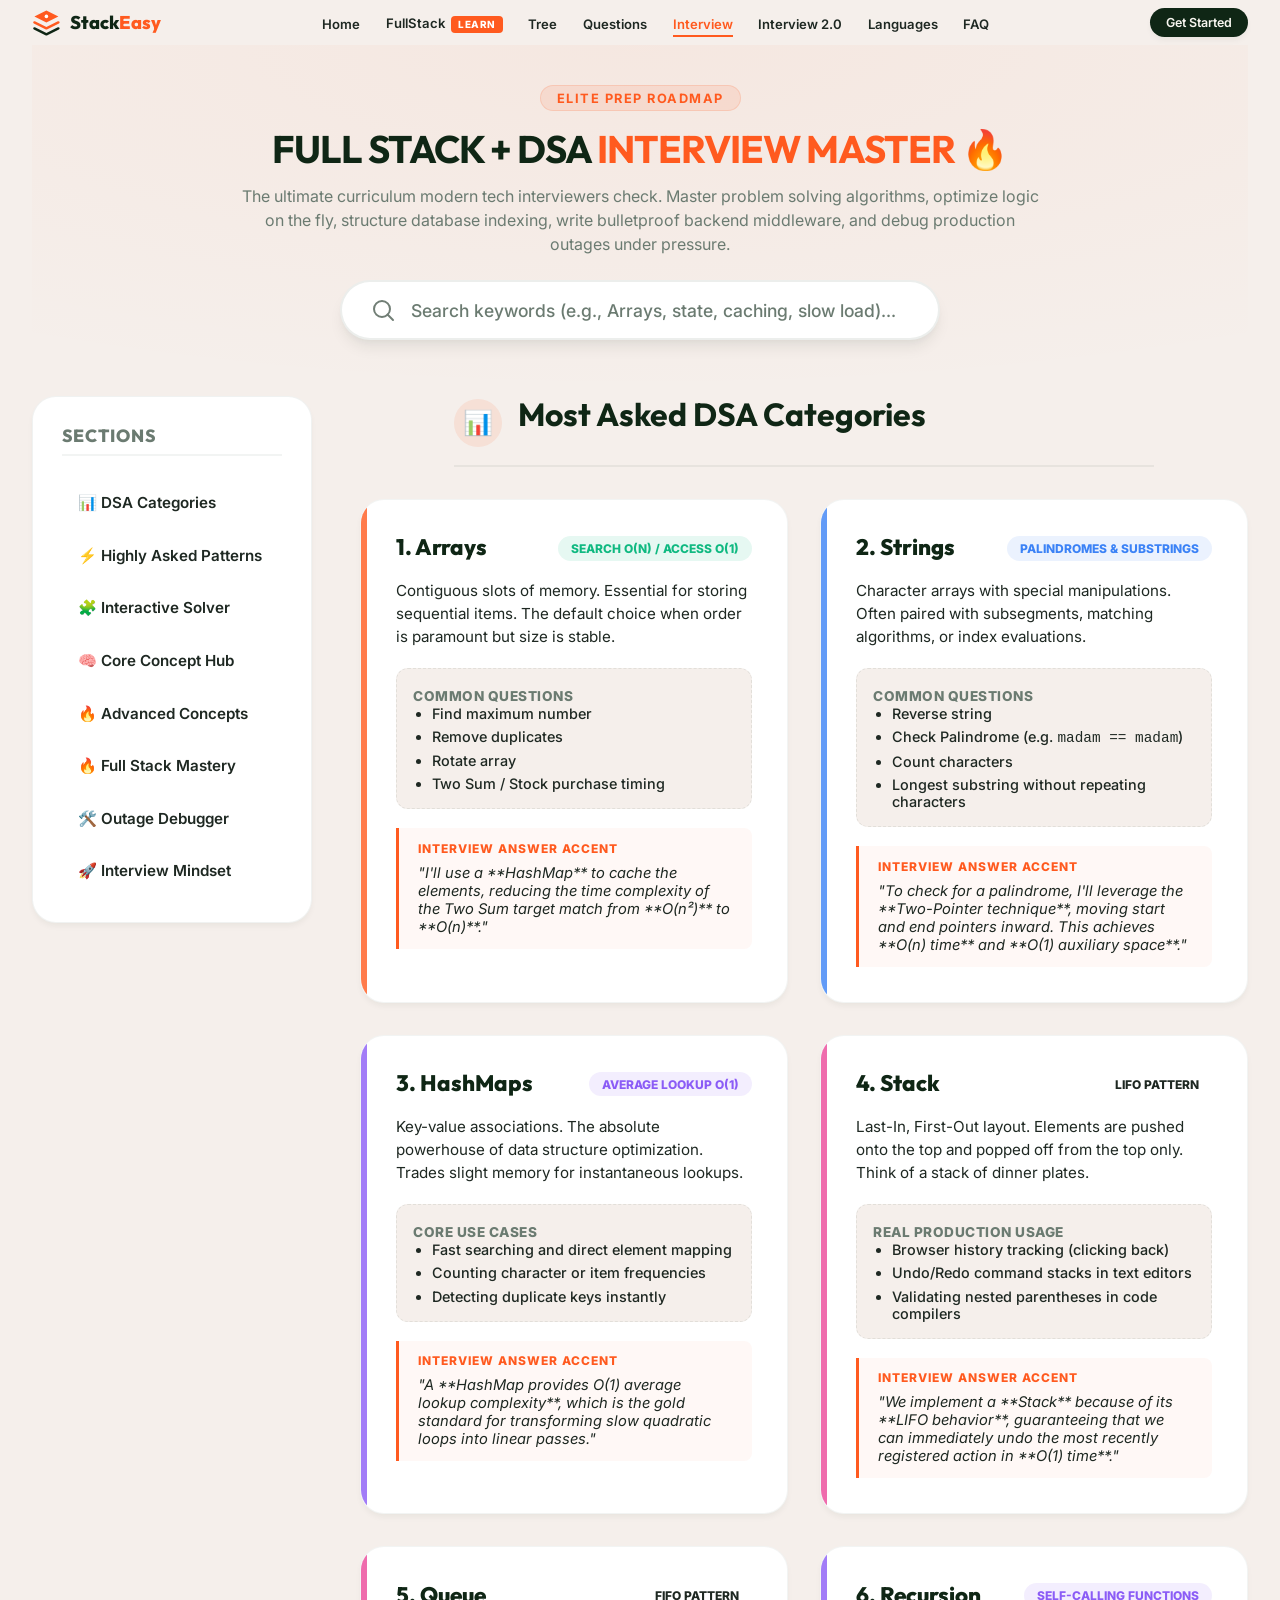
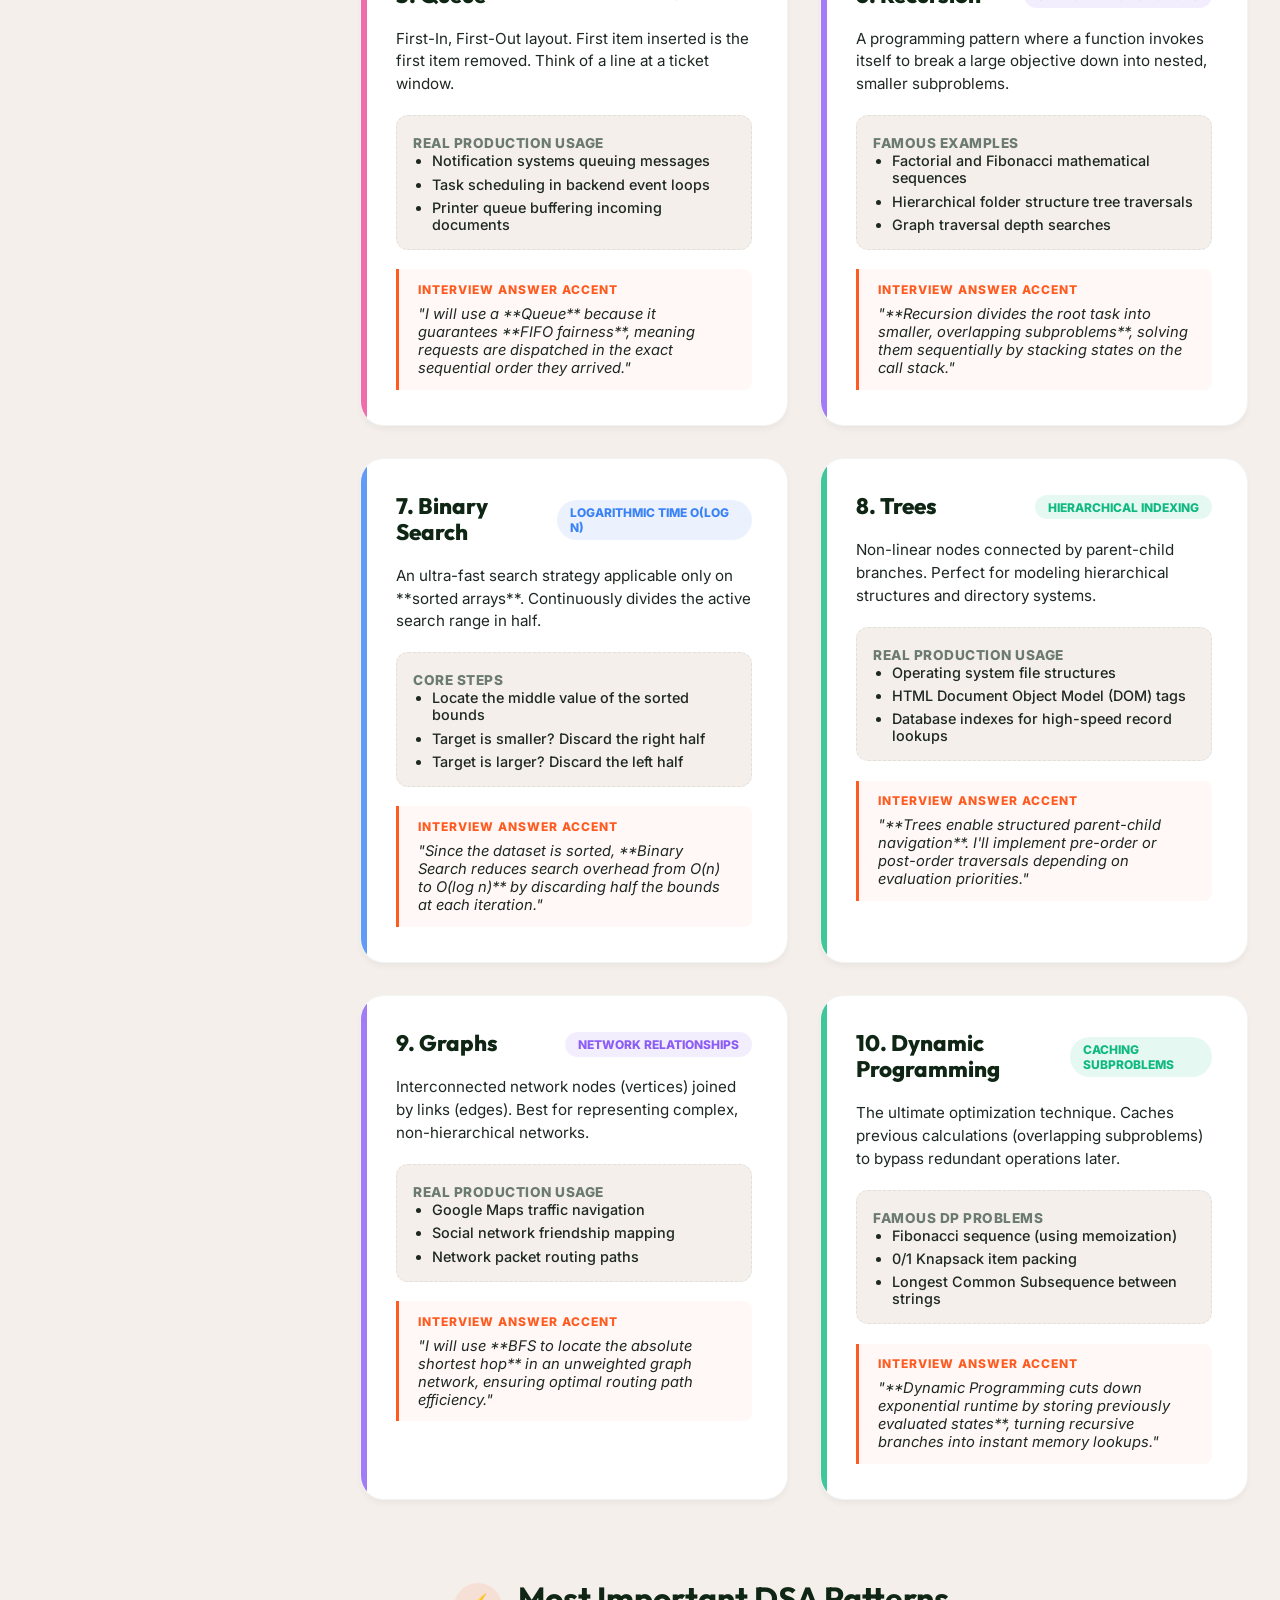
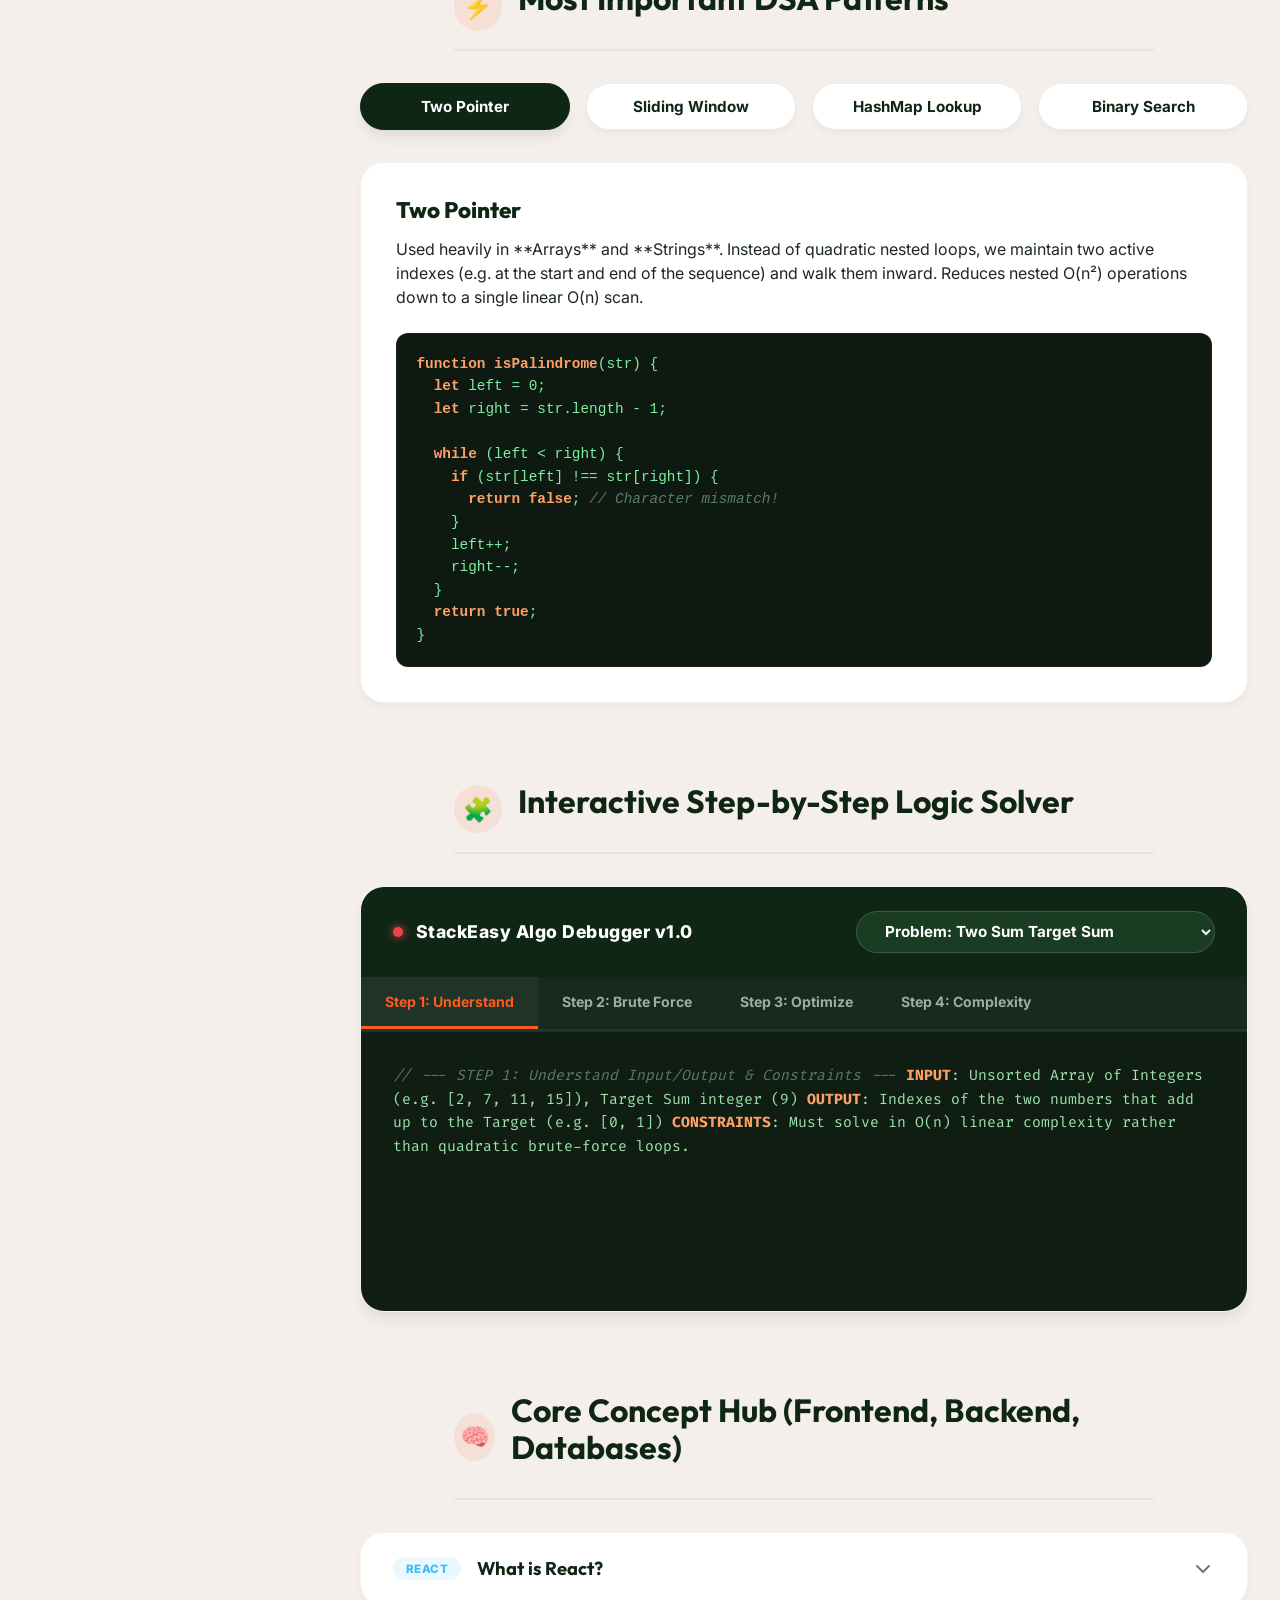
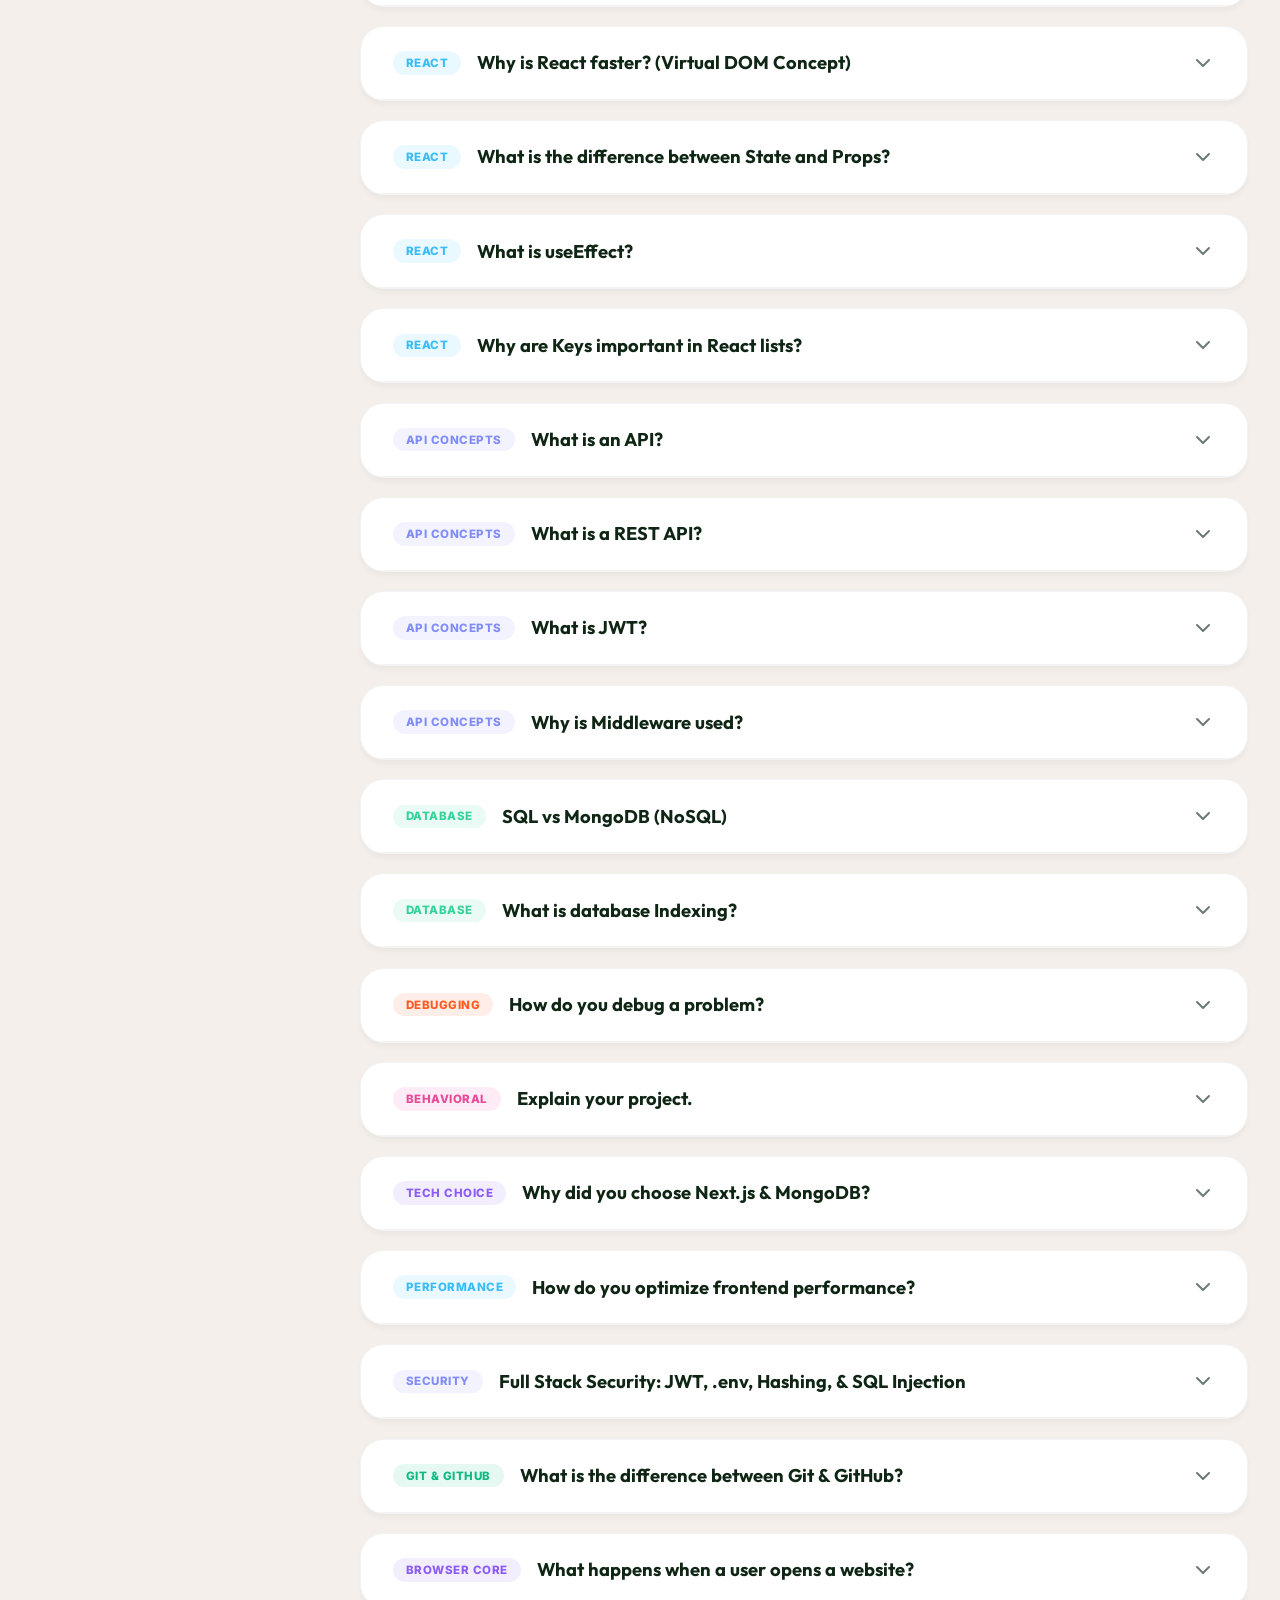
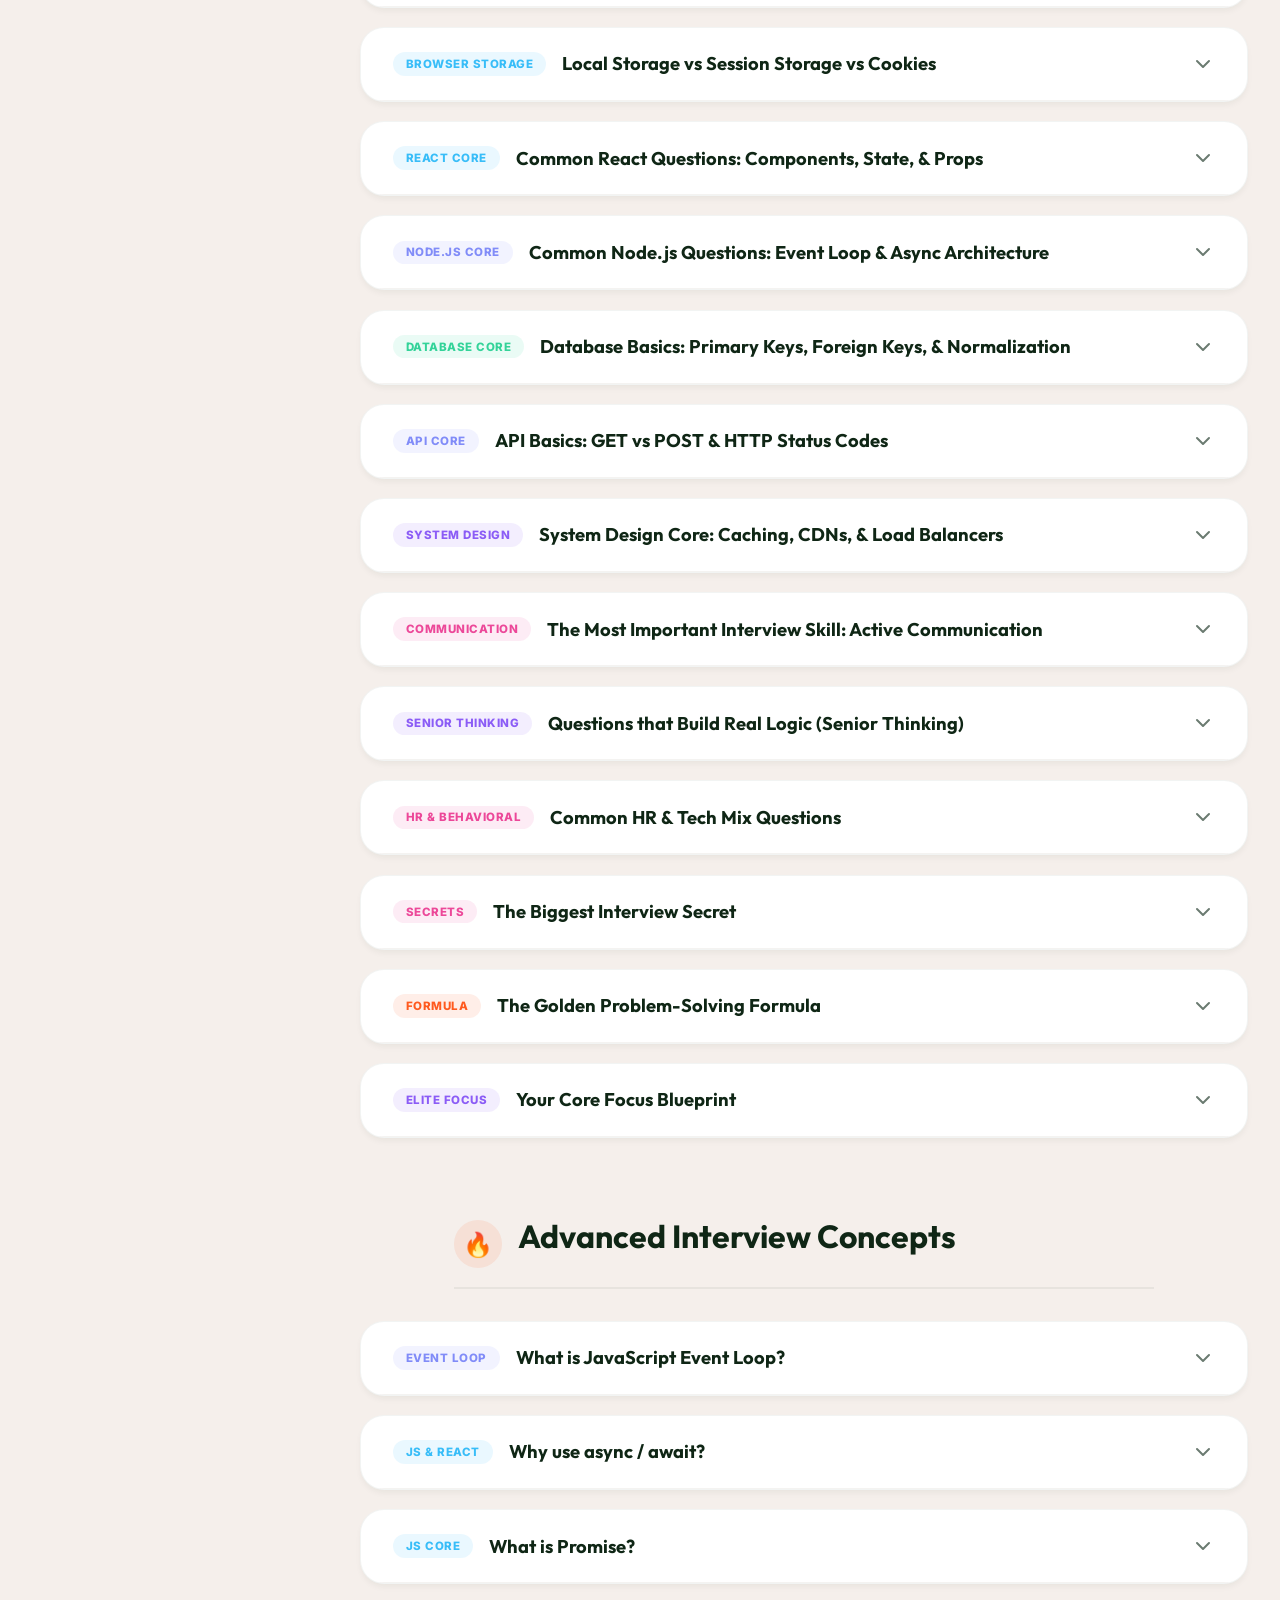
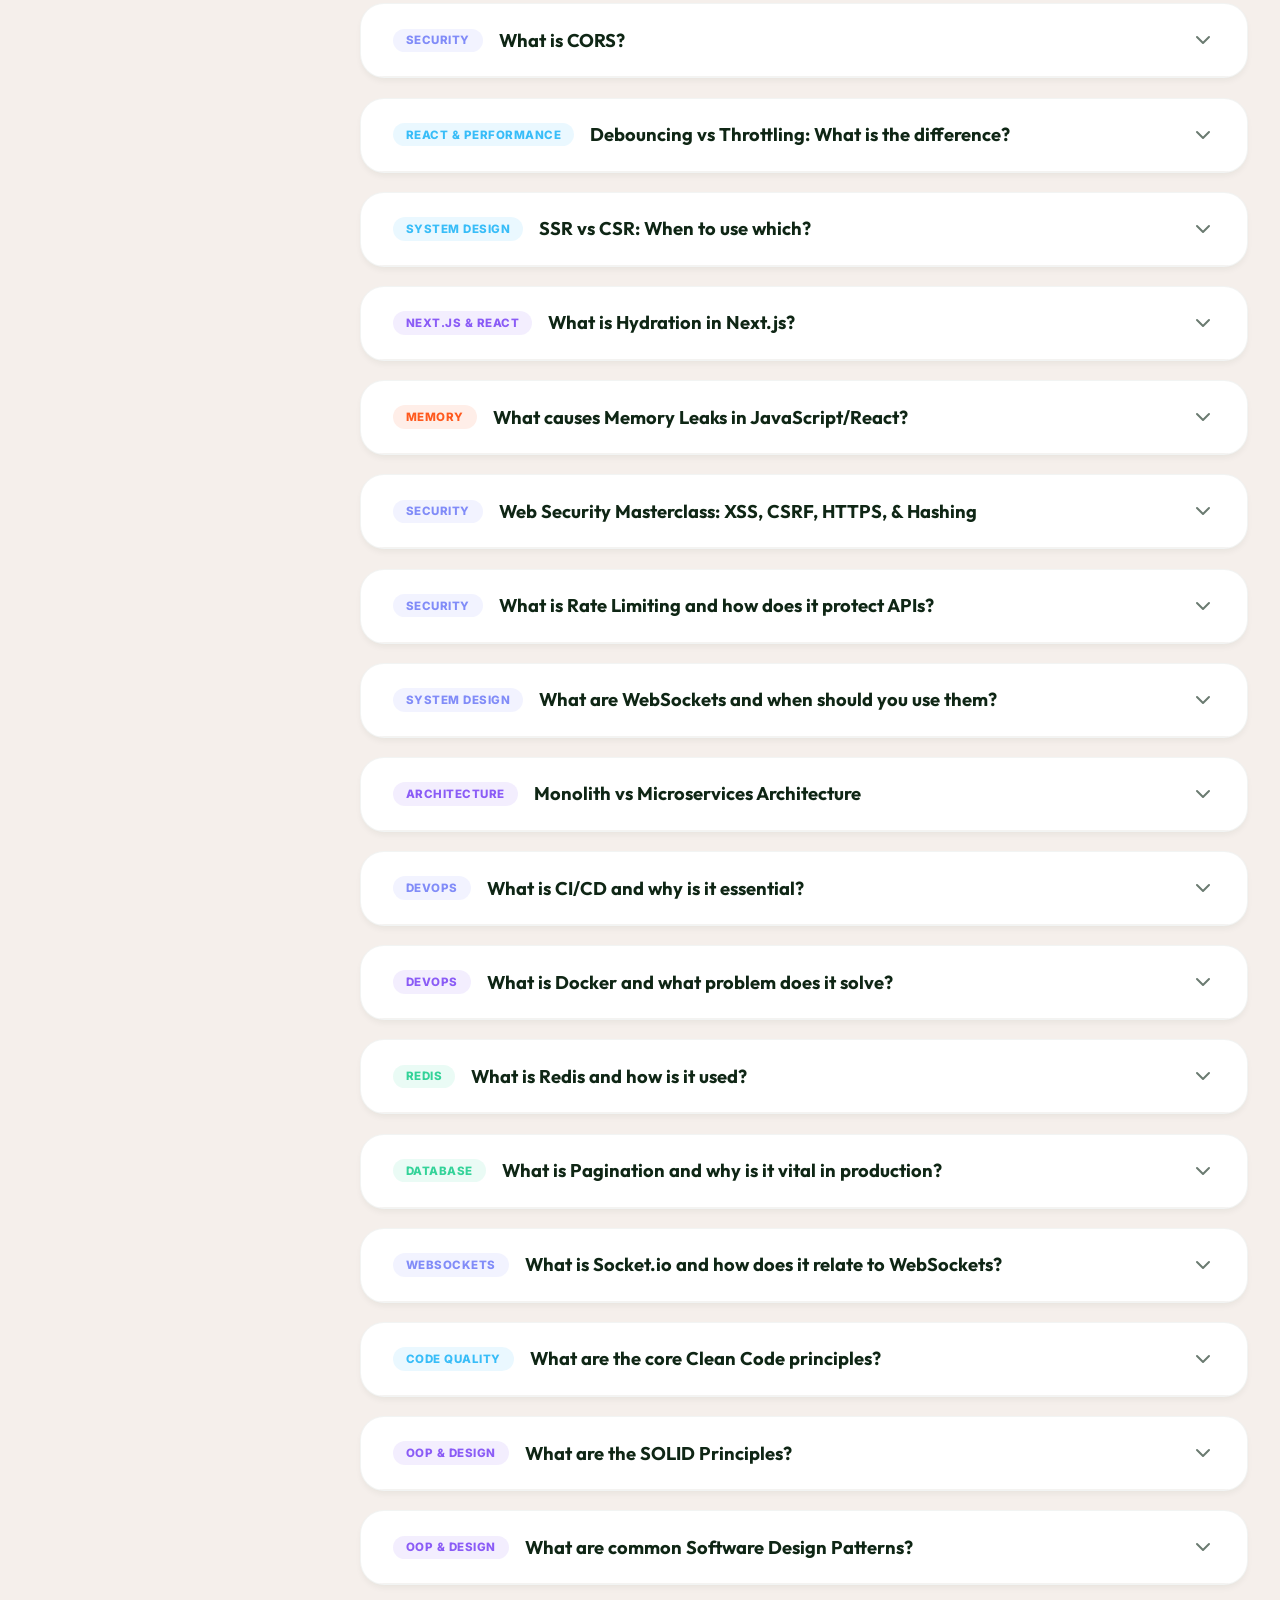
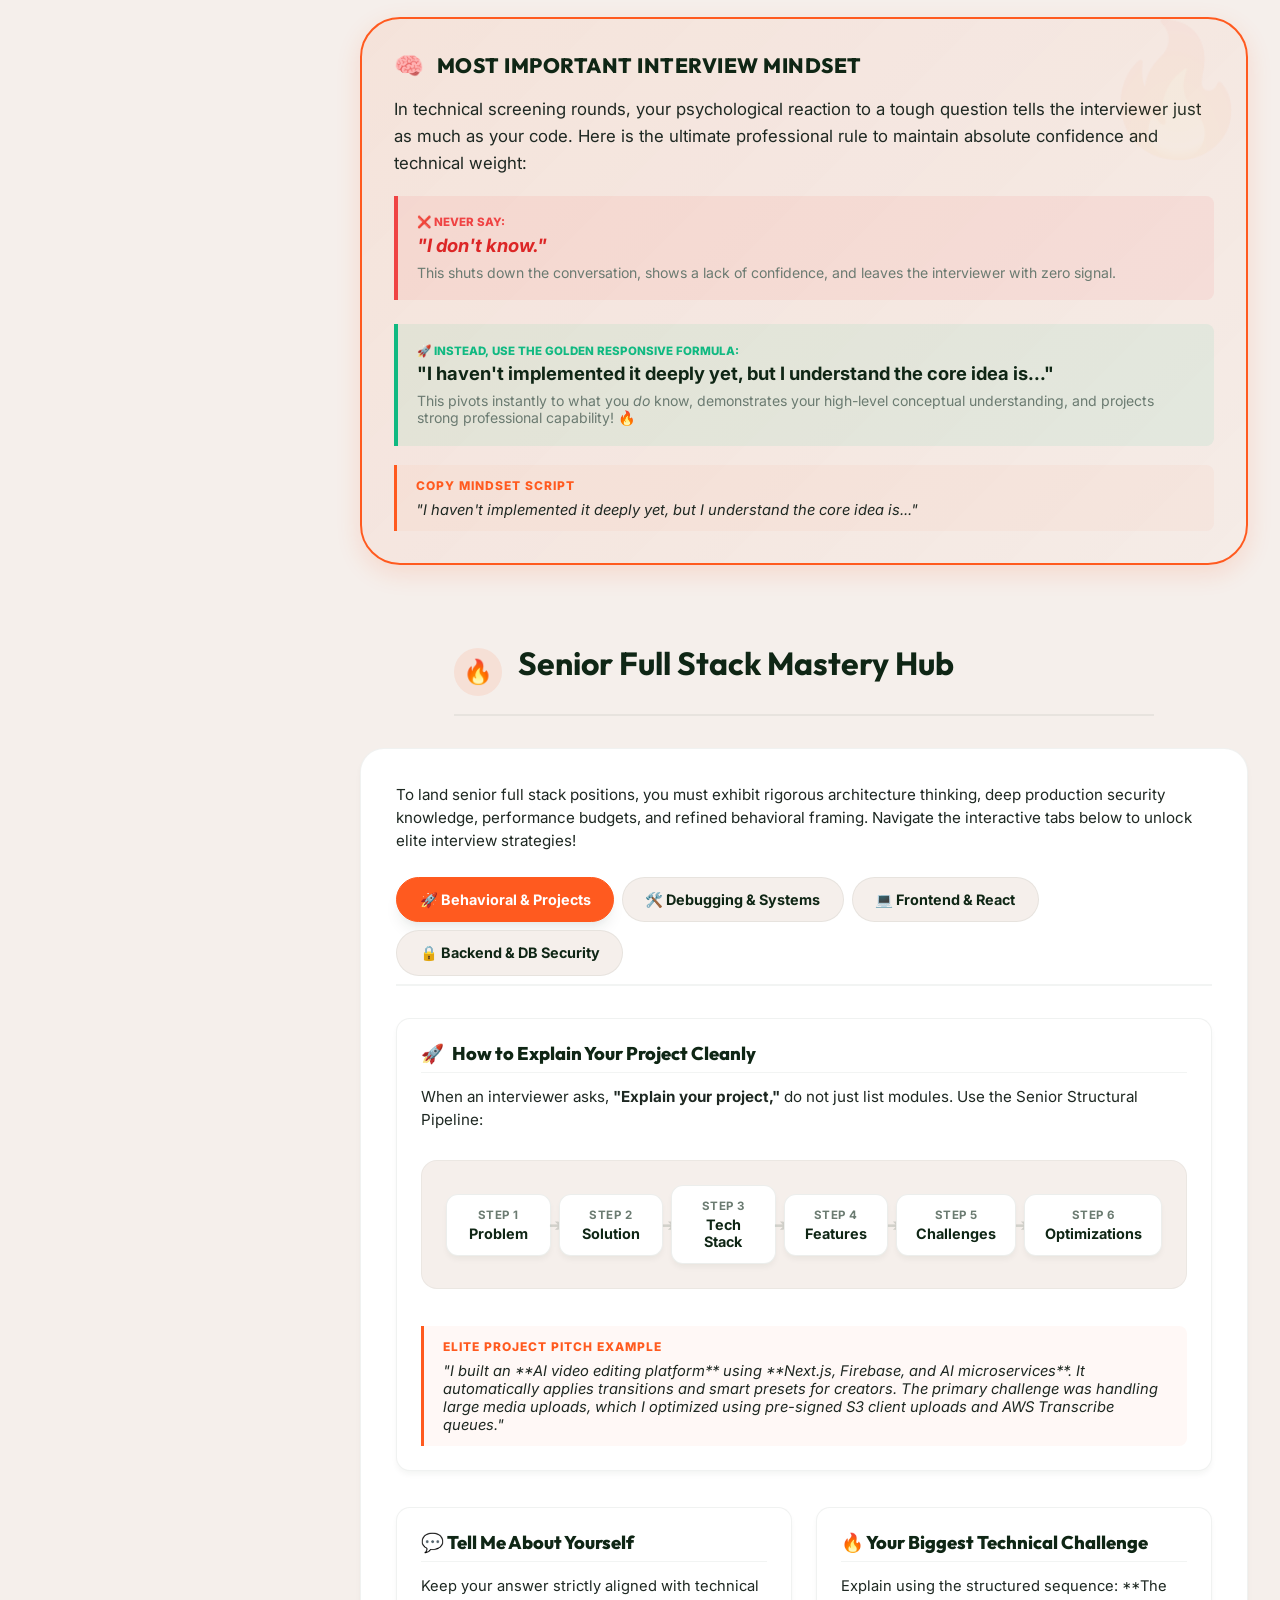
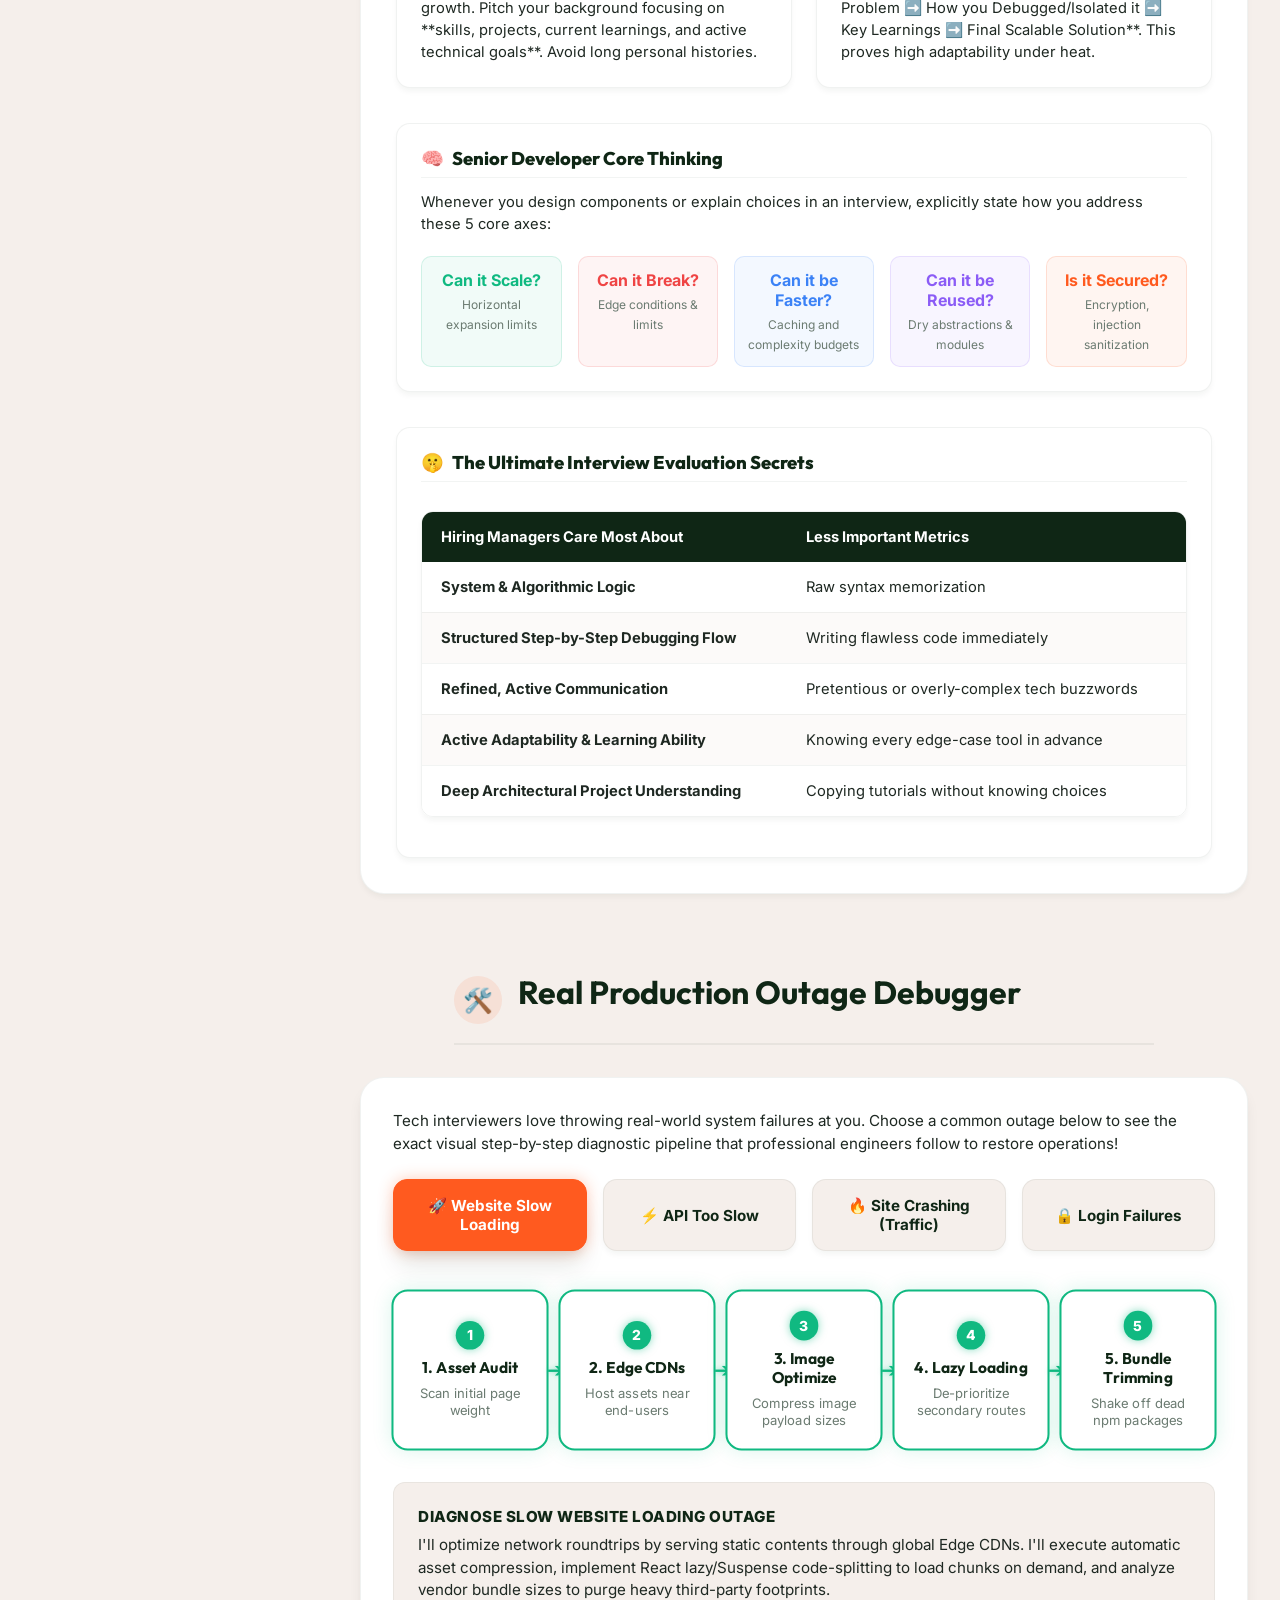
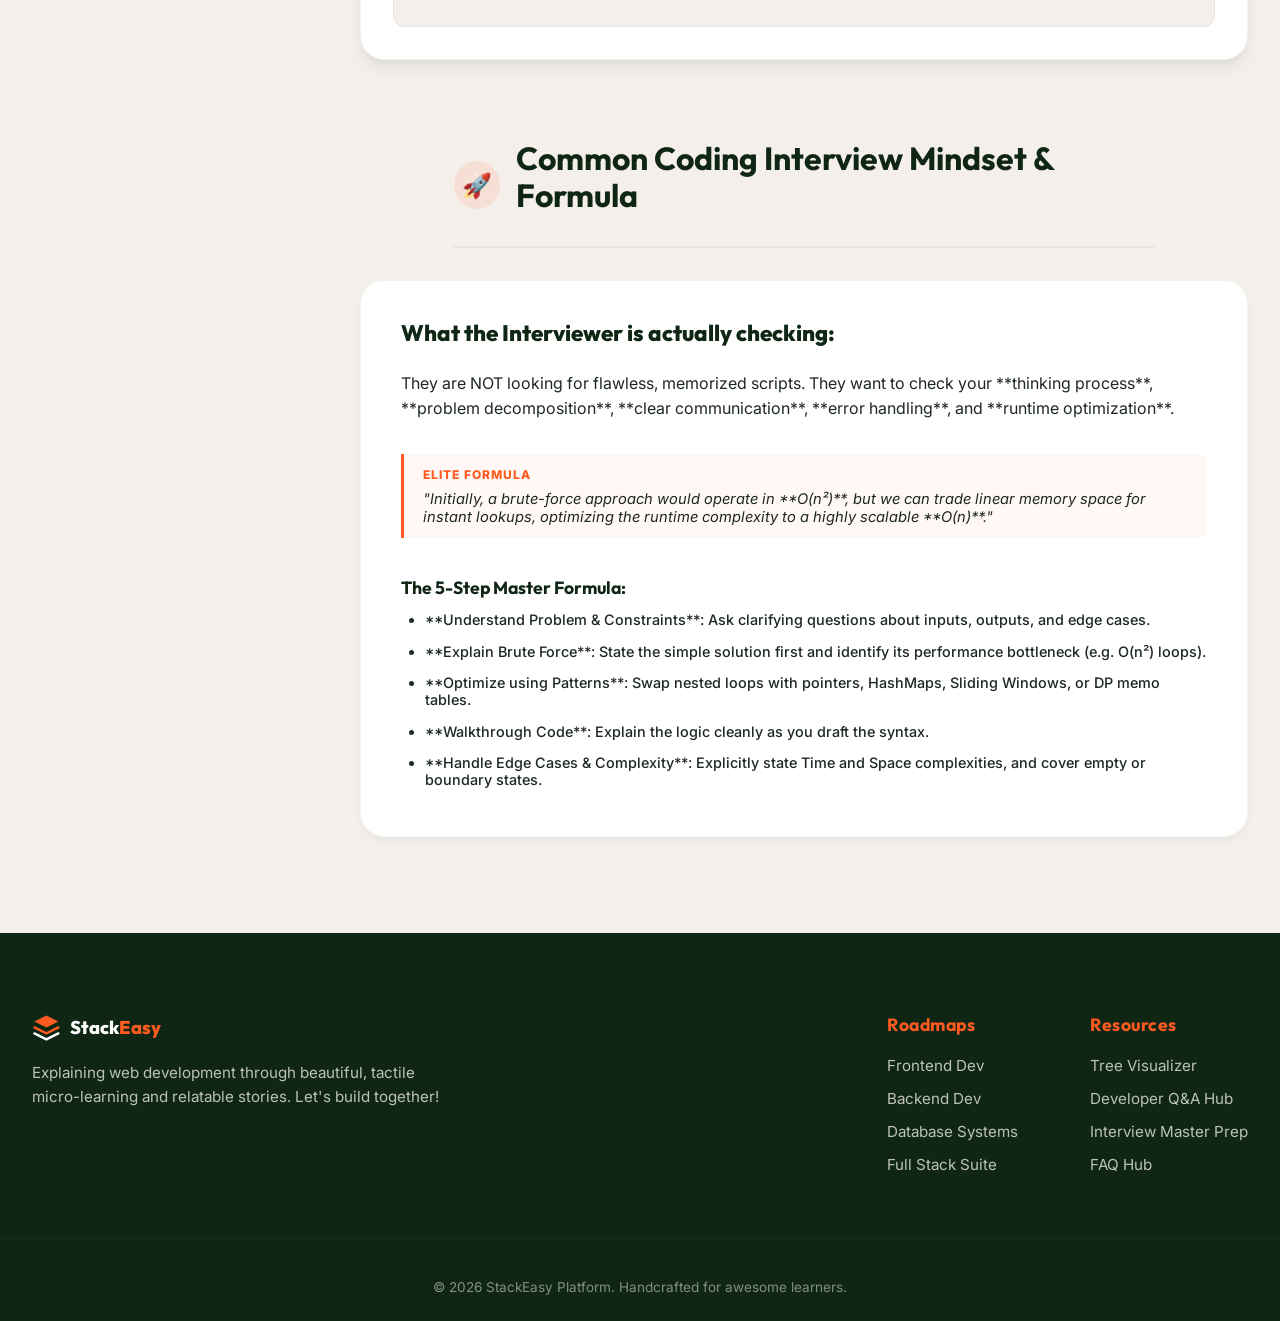
==== commit 03f02705: "feat: add premium search controls, Frameworks & Libraries filter, and card-level React filtering on " ====
--- a/interview.html
+++ b/interview.html
@@ -1163,6 +1163,7 @@
           <li><a href="questions.html" class="nav-link">Questions</a></li>
           <li><a href="interview.html" class="nav-link active">Interview</a></li>
           <li><a href="interview2.html" class="nav-link">Interview 2.0</a></li>
+          <li><a href="languages.html" class="nav-link">Languages</a></li>
           <li><a href="index.html#faq" class="nav-link">FAQ</a></li>
         </ul>
       </nav>
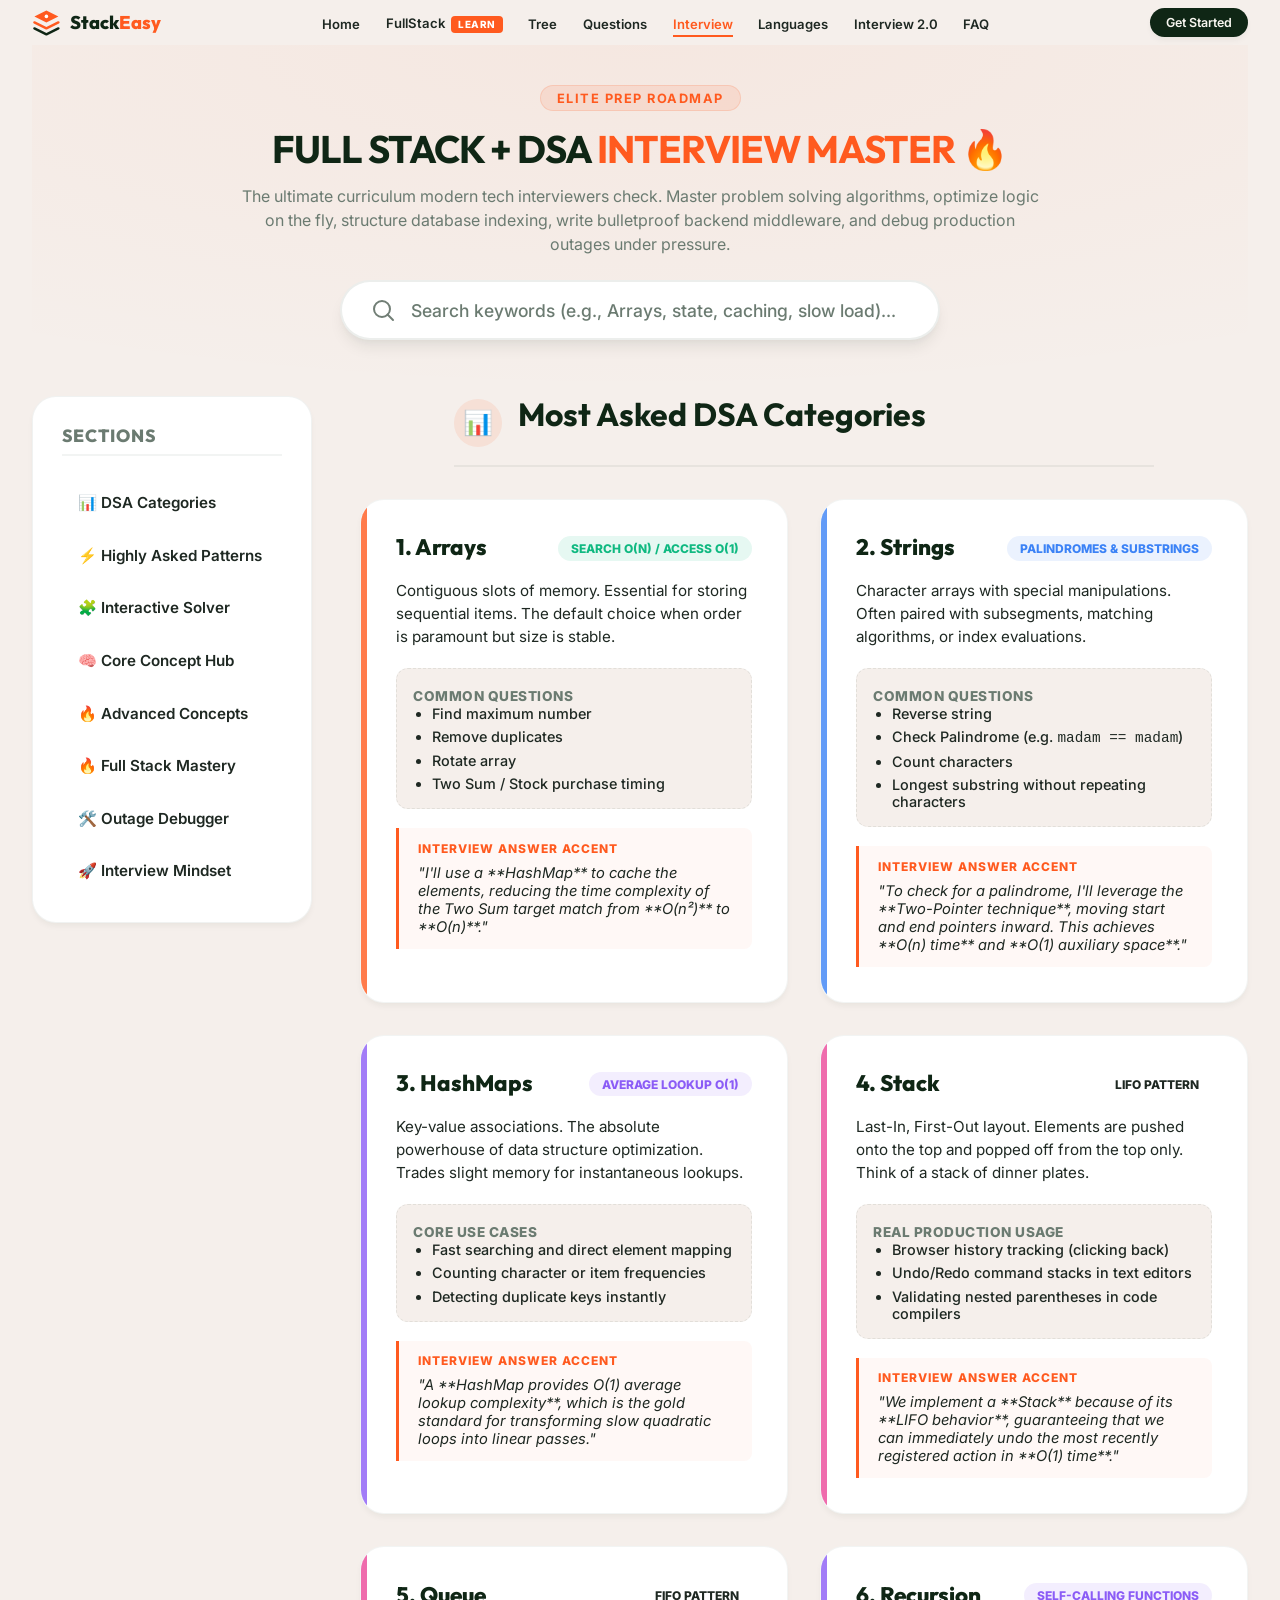
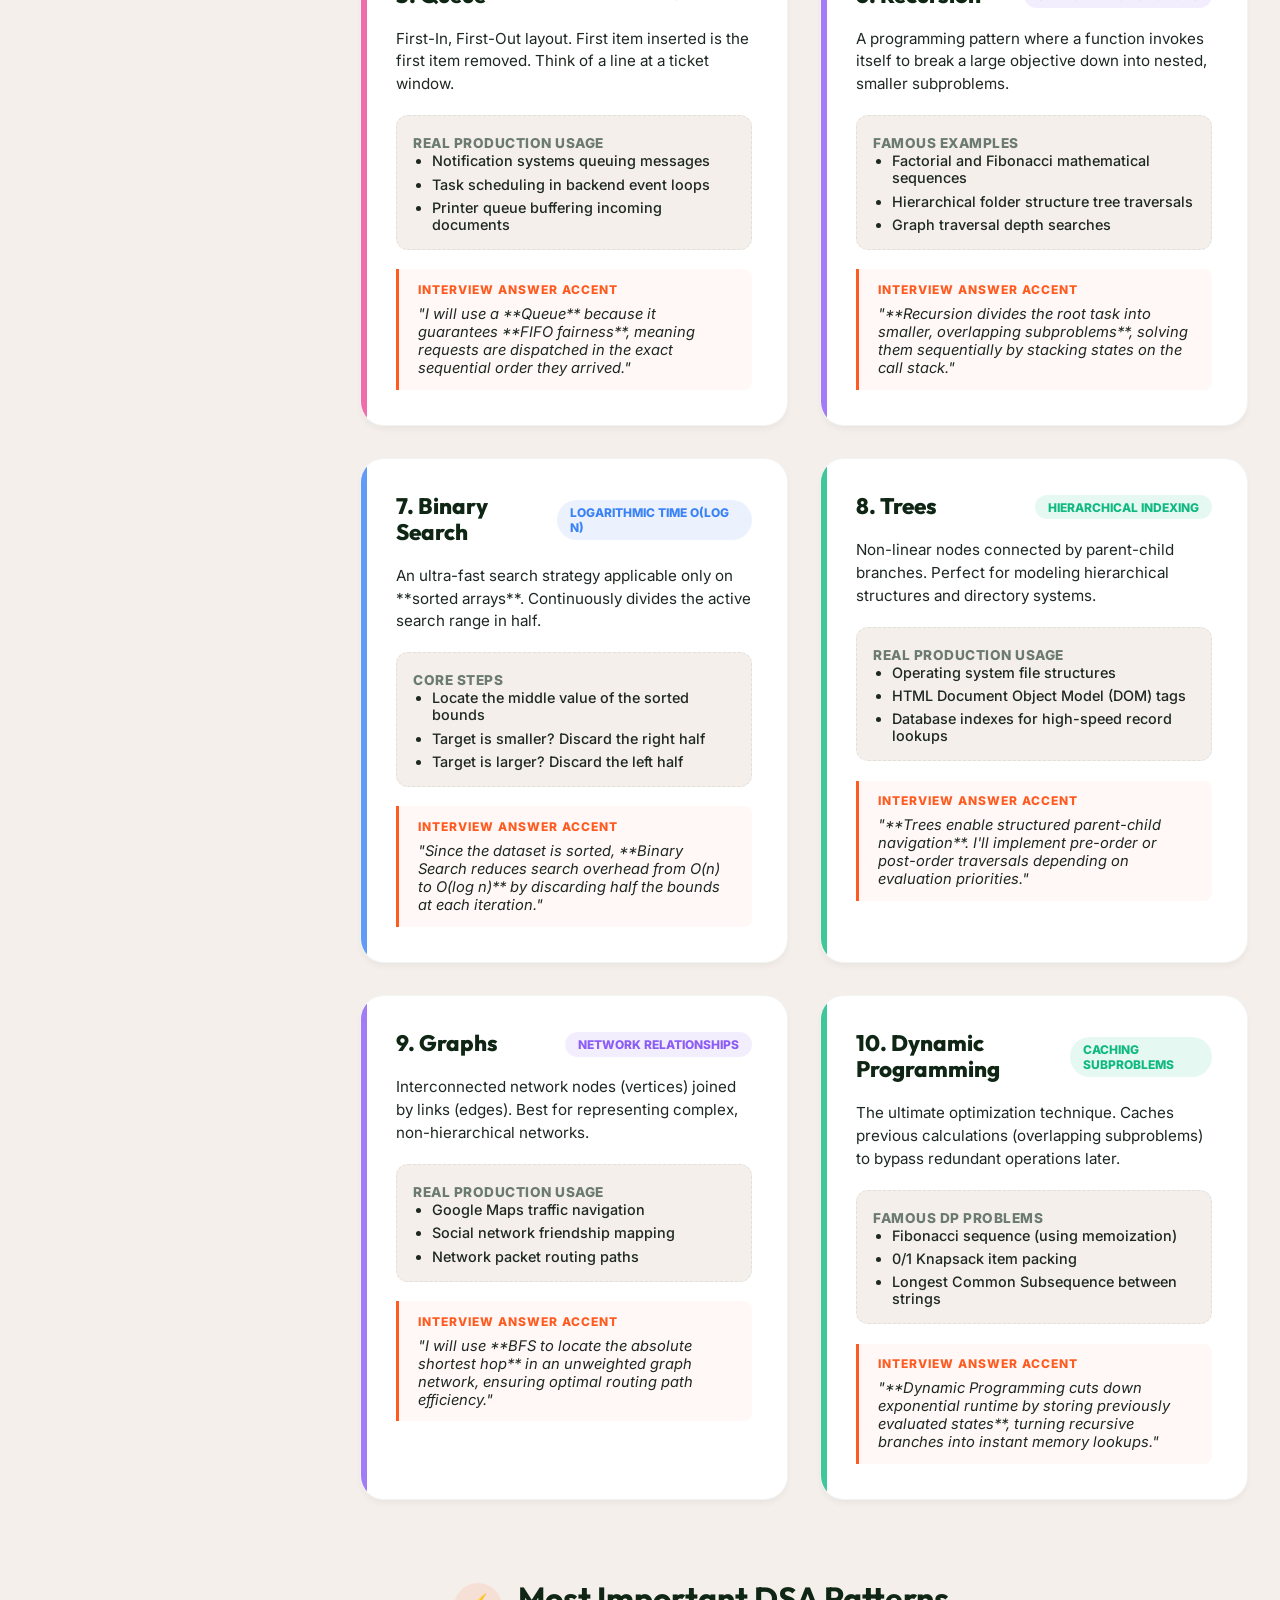
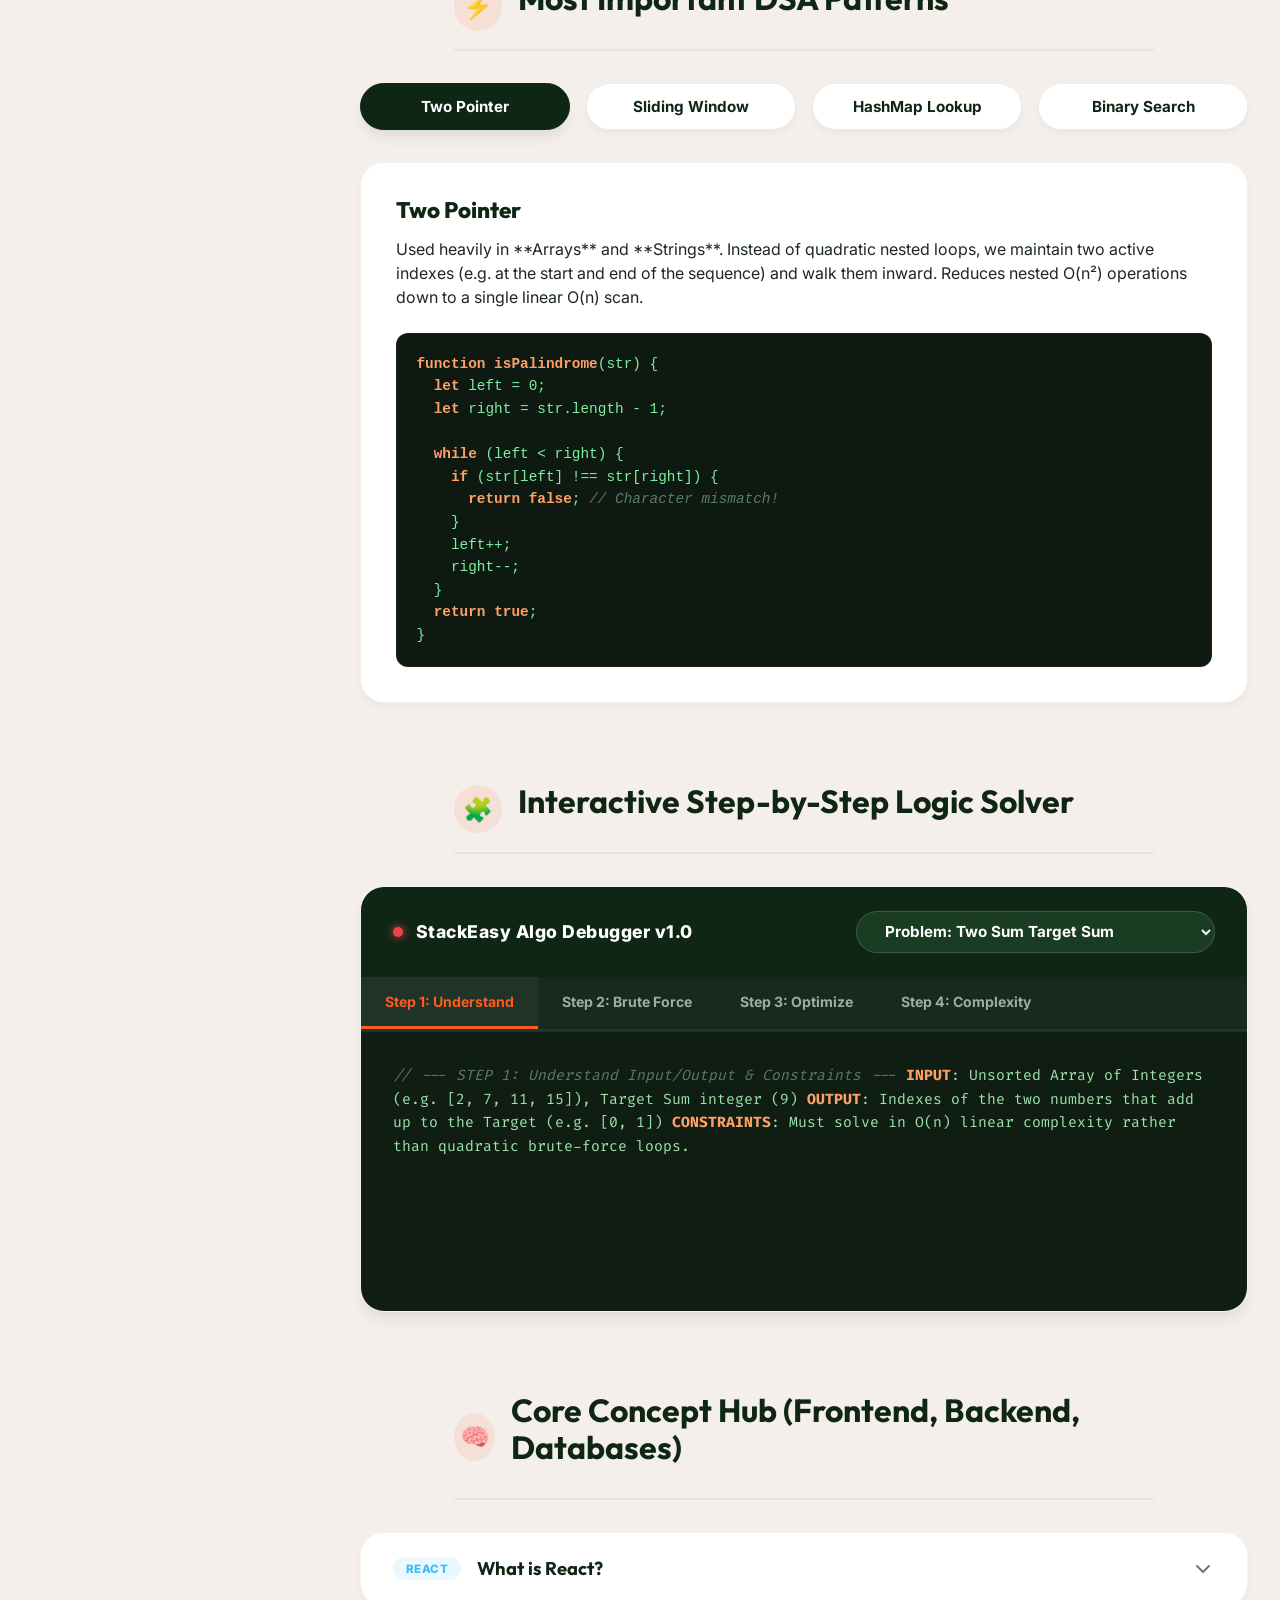
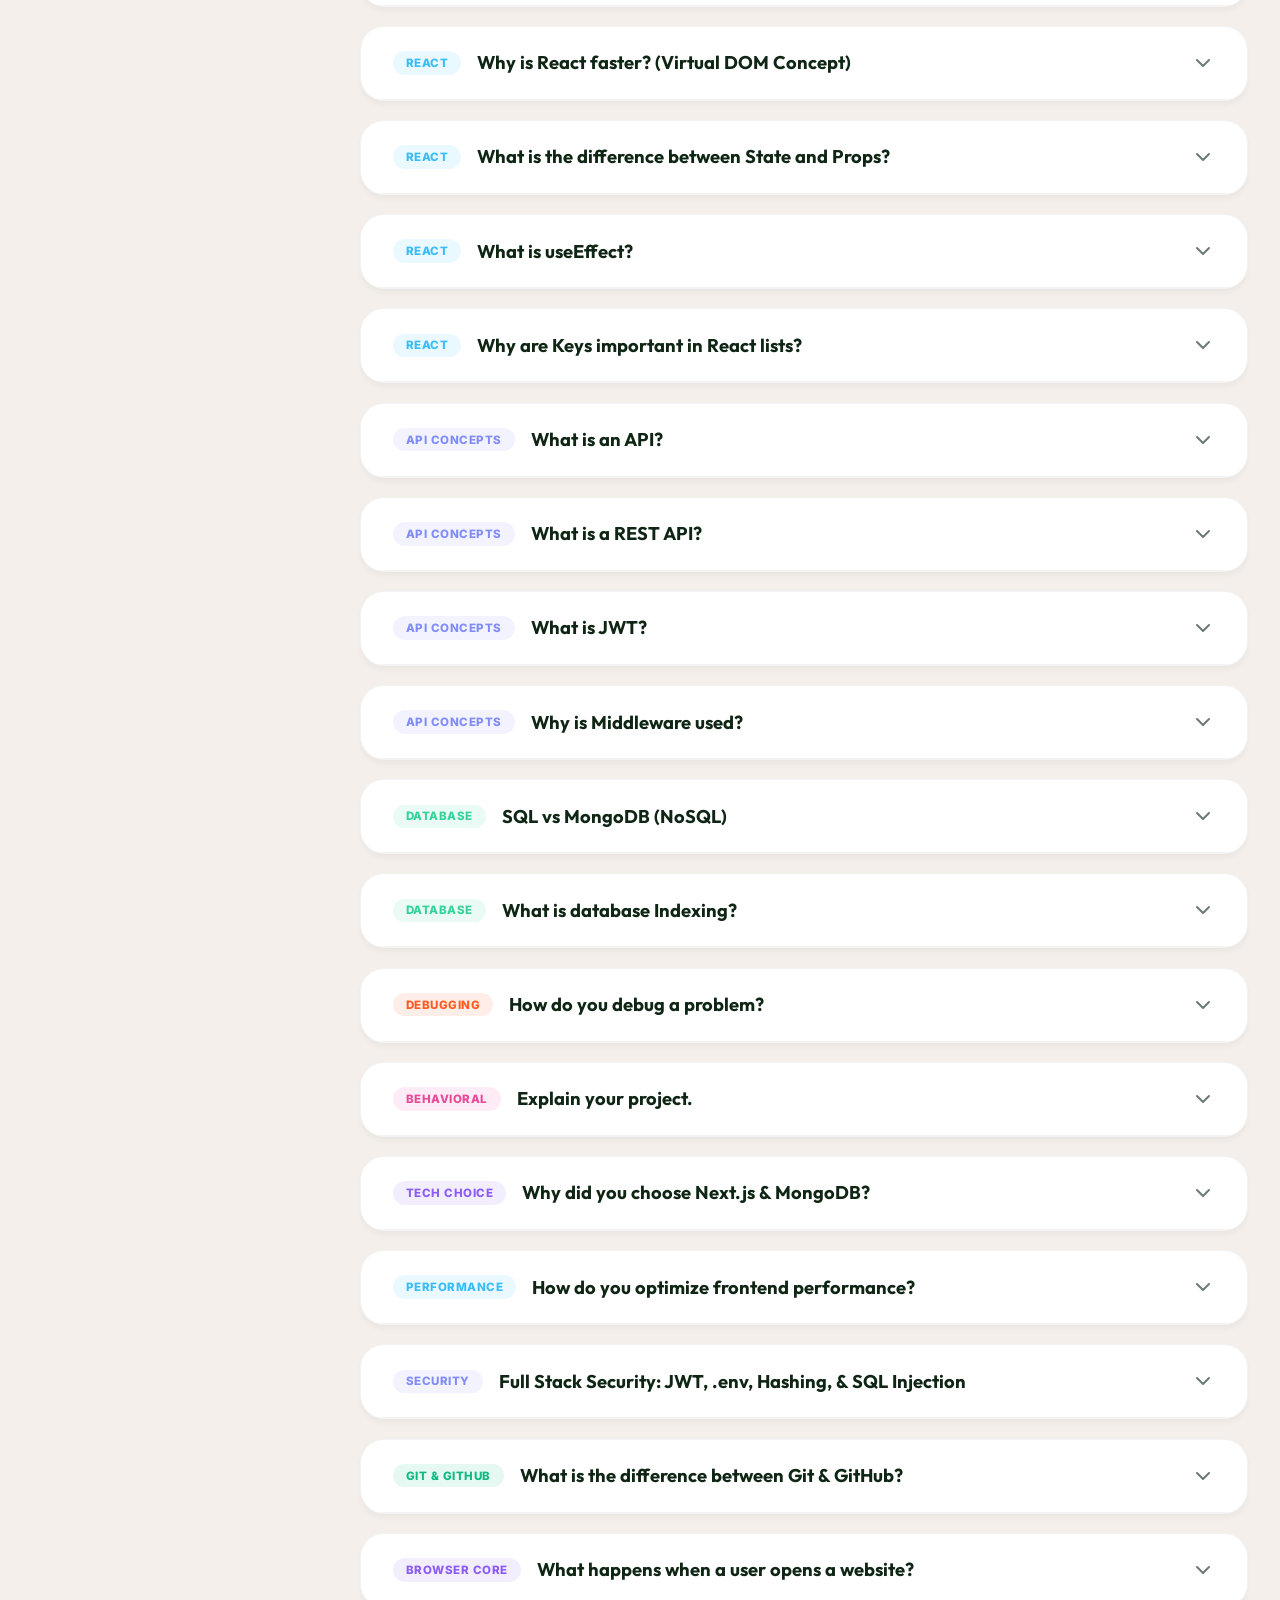
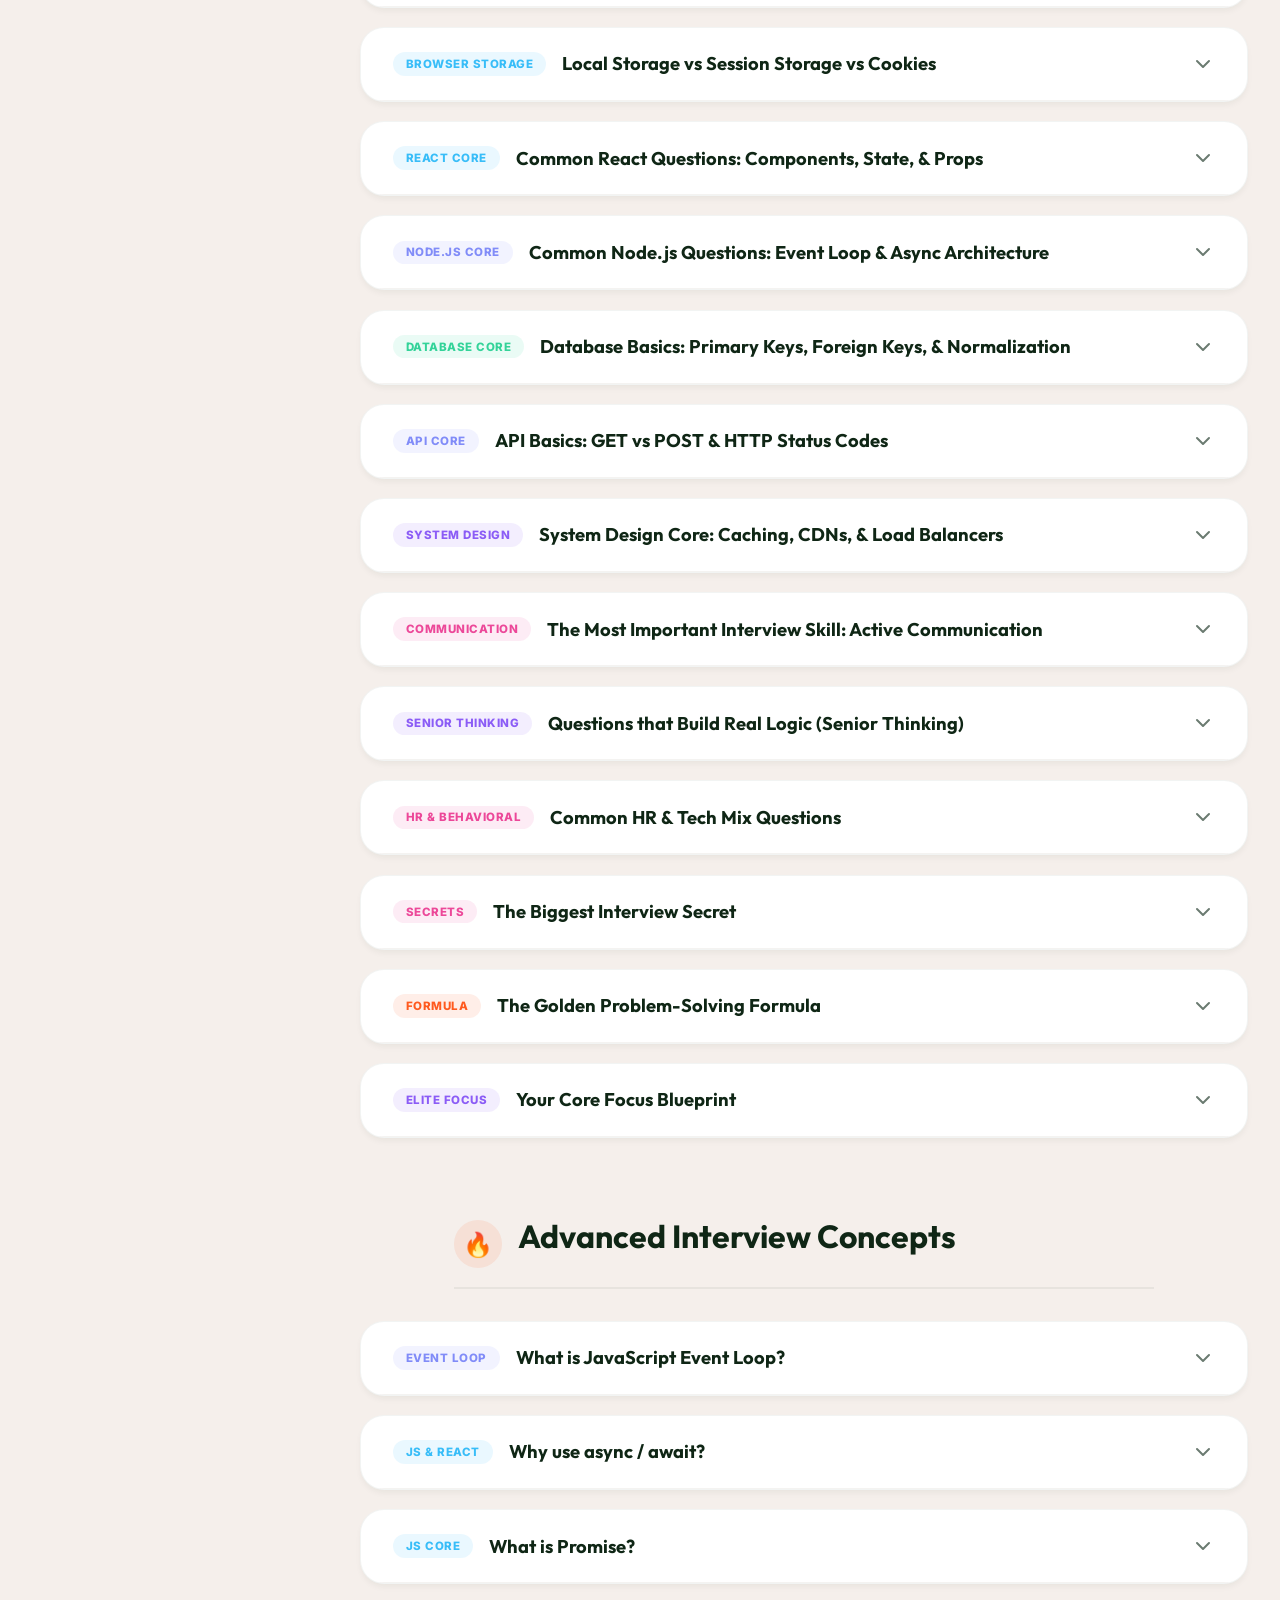
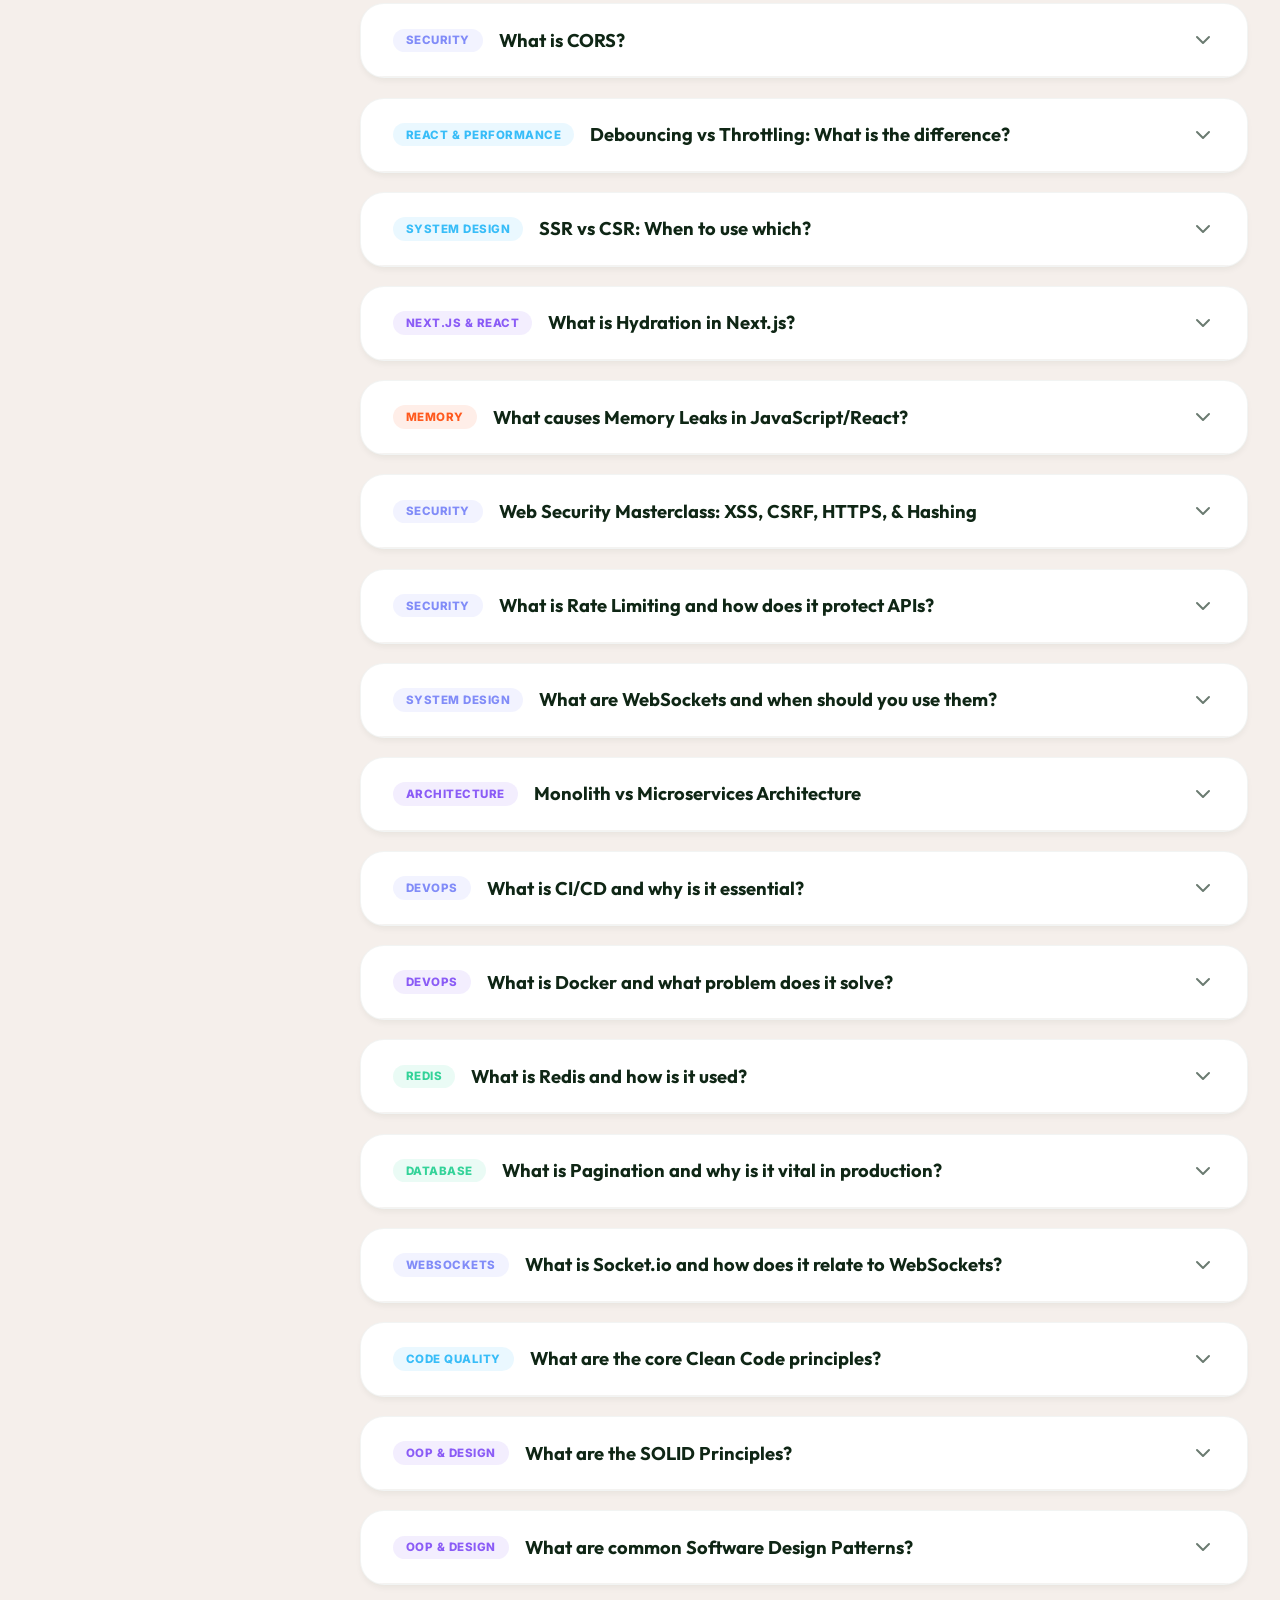
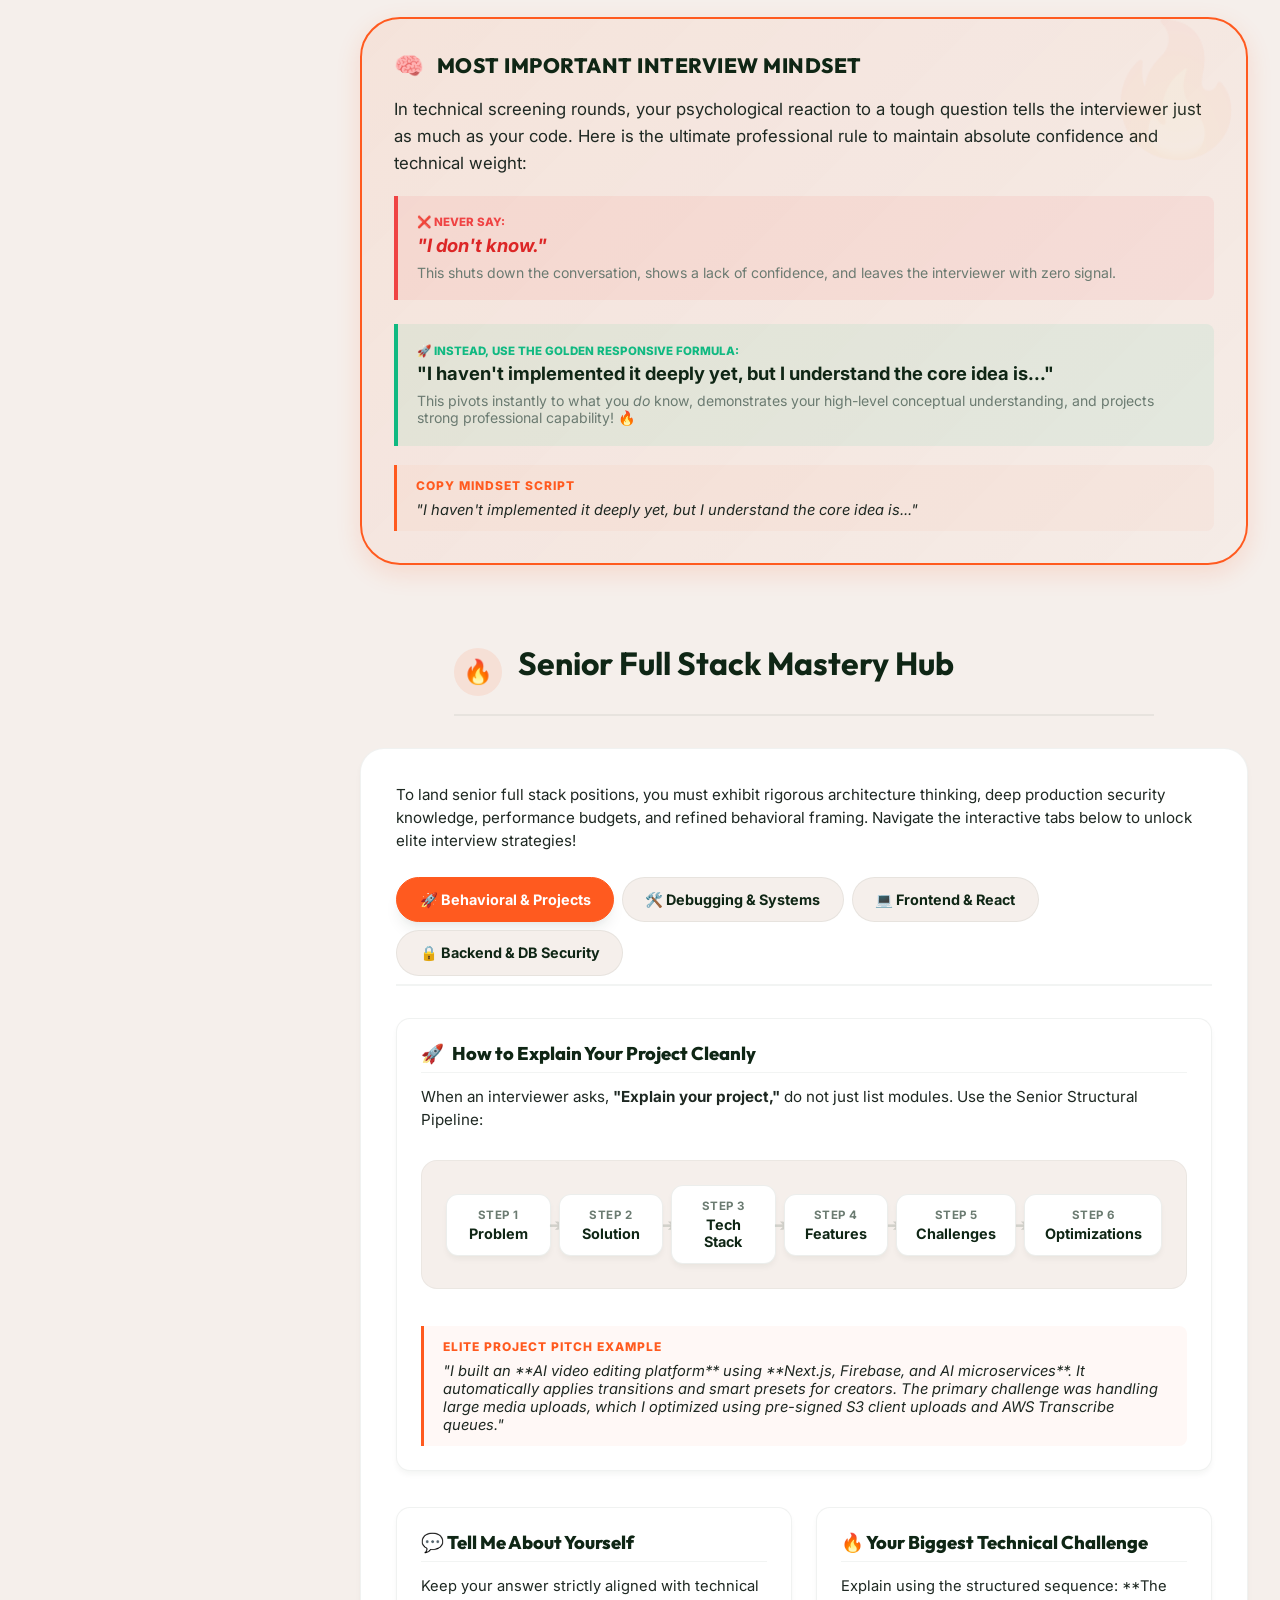
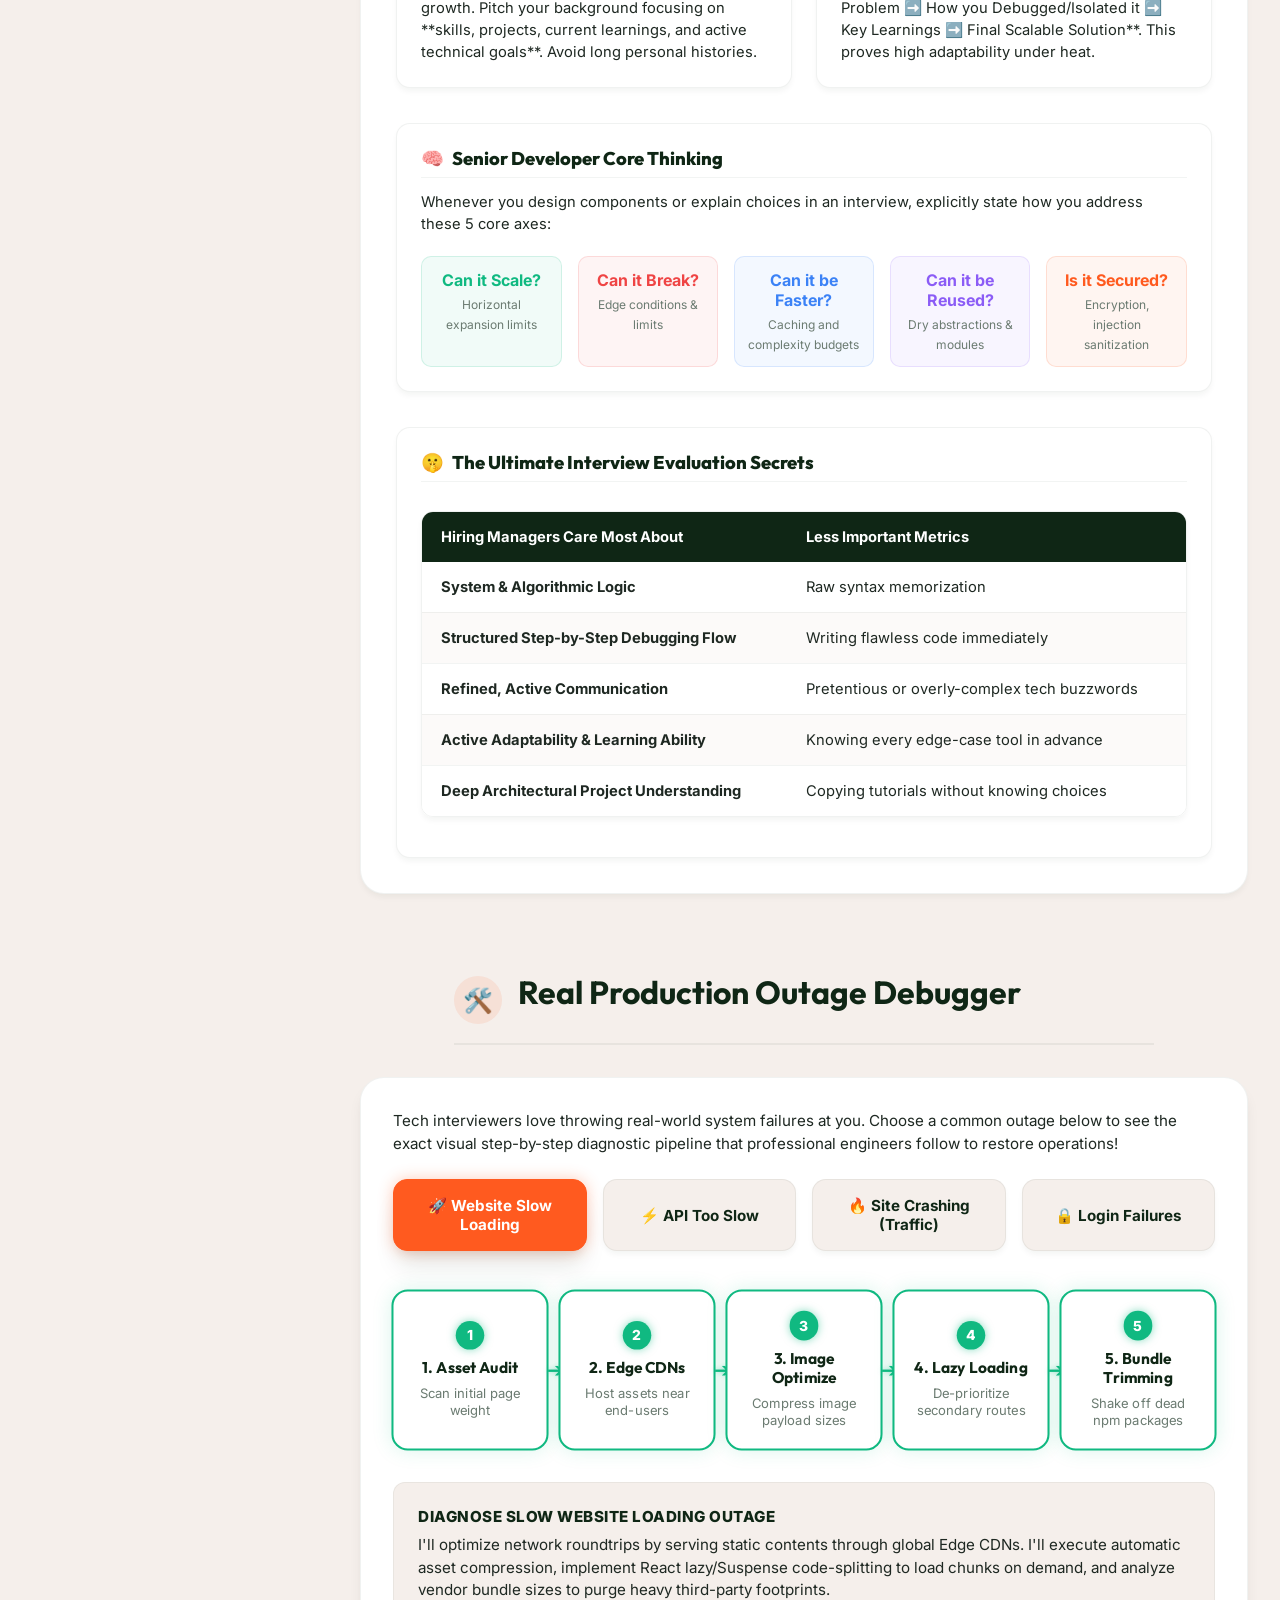
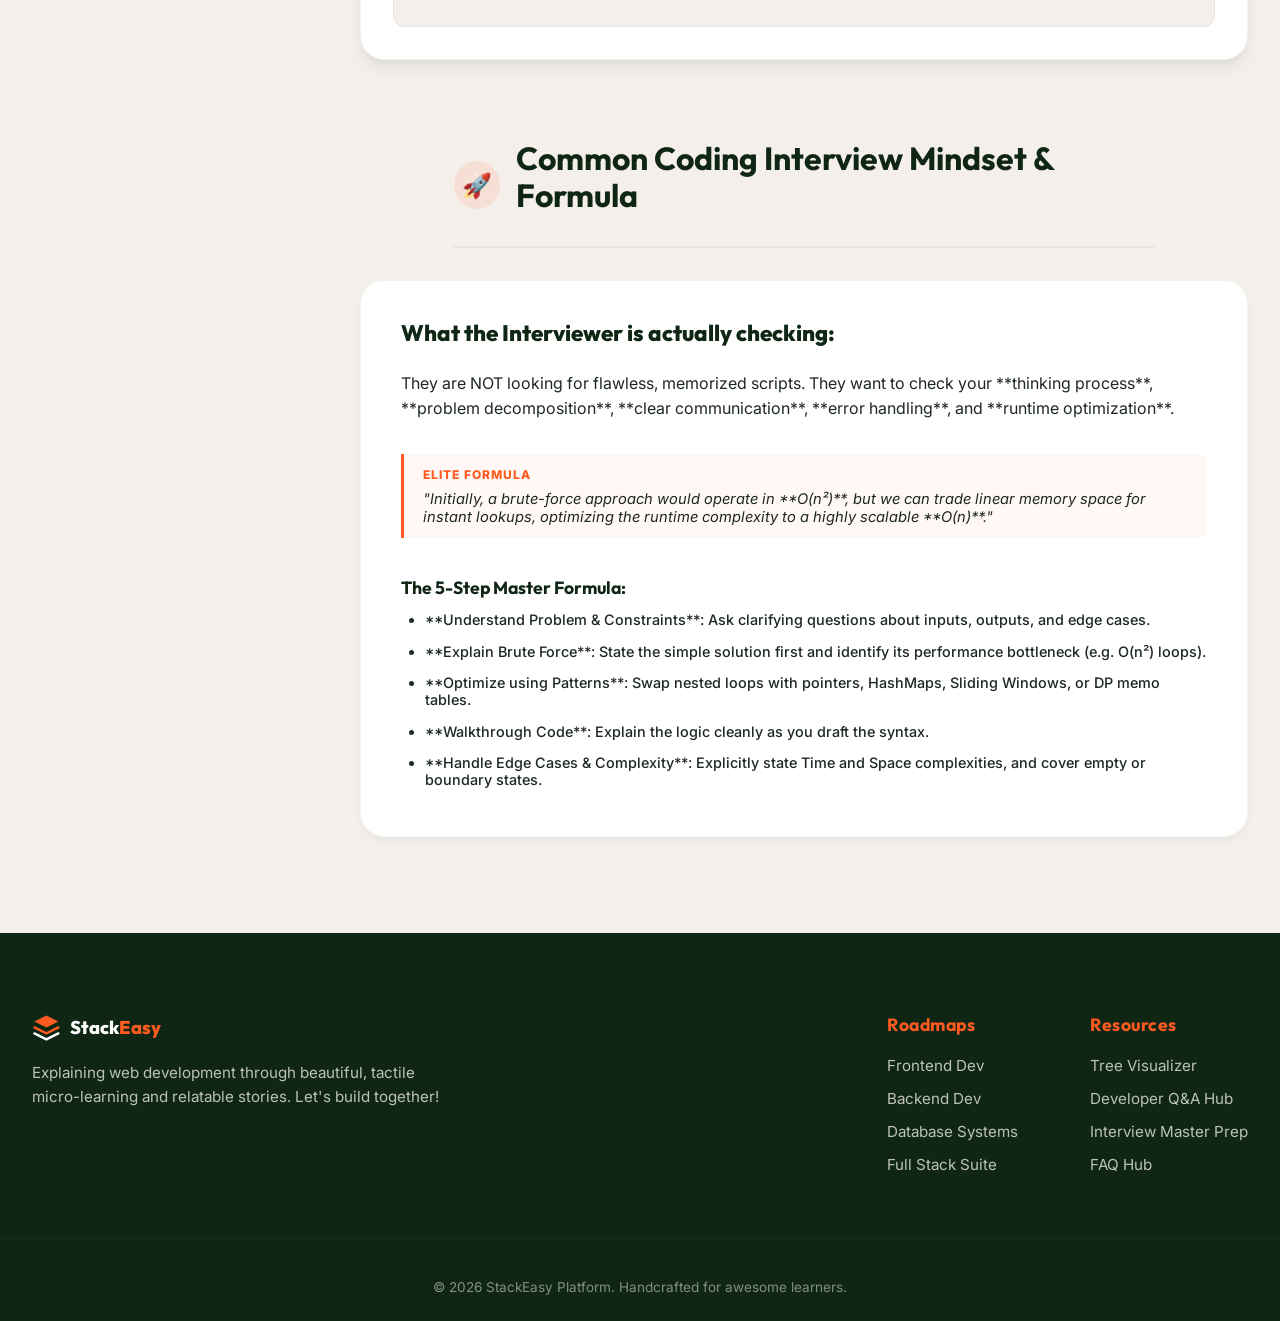
==== commit 370310f2: "Refactor Languages page with multiple premium select filters and dynamic Next.js scroll/glow interac" ====
--- a/interview.html
+++ b/interview.html
@@ -1161,9 +1161,9 @@
           <li><a href="index.html#fullstack" class="nav-link">FullStack <span class="nav-badge">Learn</span></a></li>
           <li><a href="tree.html" class="nav-link">Tree</a></li>
           <li><a href="questions.html" class="nav-link">Questions</a></li>
-          <li><a href="interview.html" class="nav-link active">Interview</a></li>
+          <li><a href="interview.html" class="nav-link active nav-interview-trigger">Interview</a></li>
+          <li class="nav-languages-item"><a href="languages.html" class="nav-link">Languages</a></li>
           <li><a href="interview2.html" class="nav-link">Interview 2.0</a></li>
-          <li><a href="languages.html" class="nav-link">Languages</a></li>
           <li><a href="index.html#faq" class="nav-link">FAQ</a></li>
         </ul>
       </nav>
@@ -3637,6 +3637,7 @@
   </footer>
 
   <!-- Page Interactivity Scripts -->
+  <script src="app.js"></script>
   <script>
     document.addEventListener('DOMContentLoaded', () => {
 
--- a/styles.css
+++ b/styles.css
@@ -197,6 +197,9 @@
 .nav-link.active::after {
   width: 100%;
 }
+
+
+
 
 /* Nav badge */
 .nav-badge {
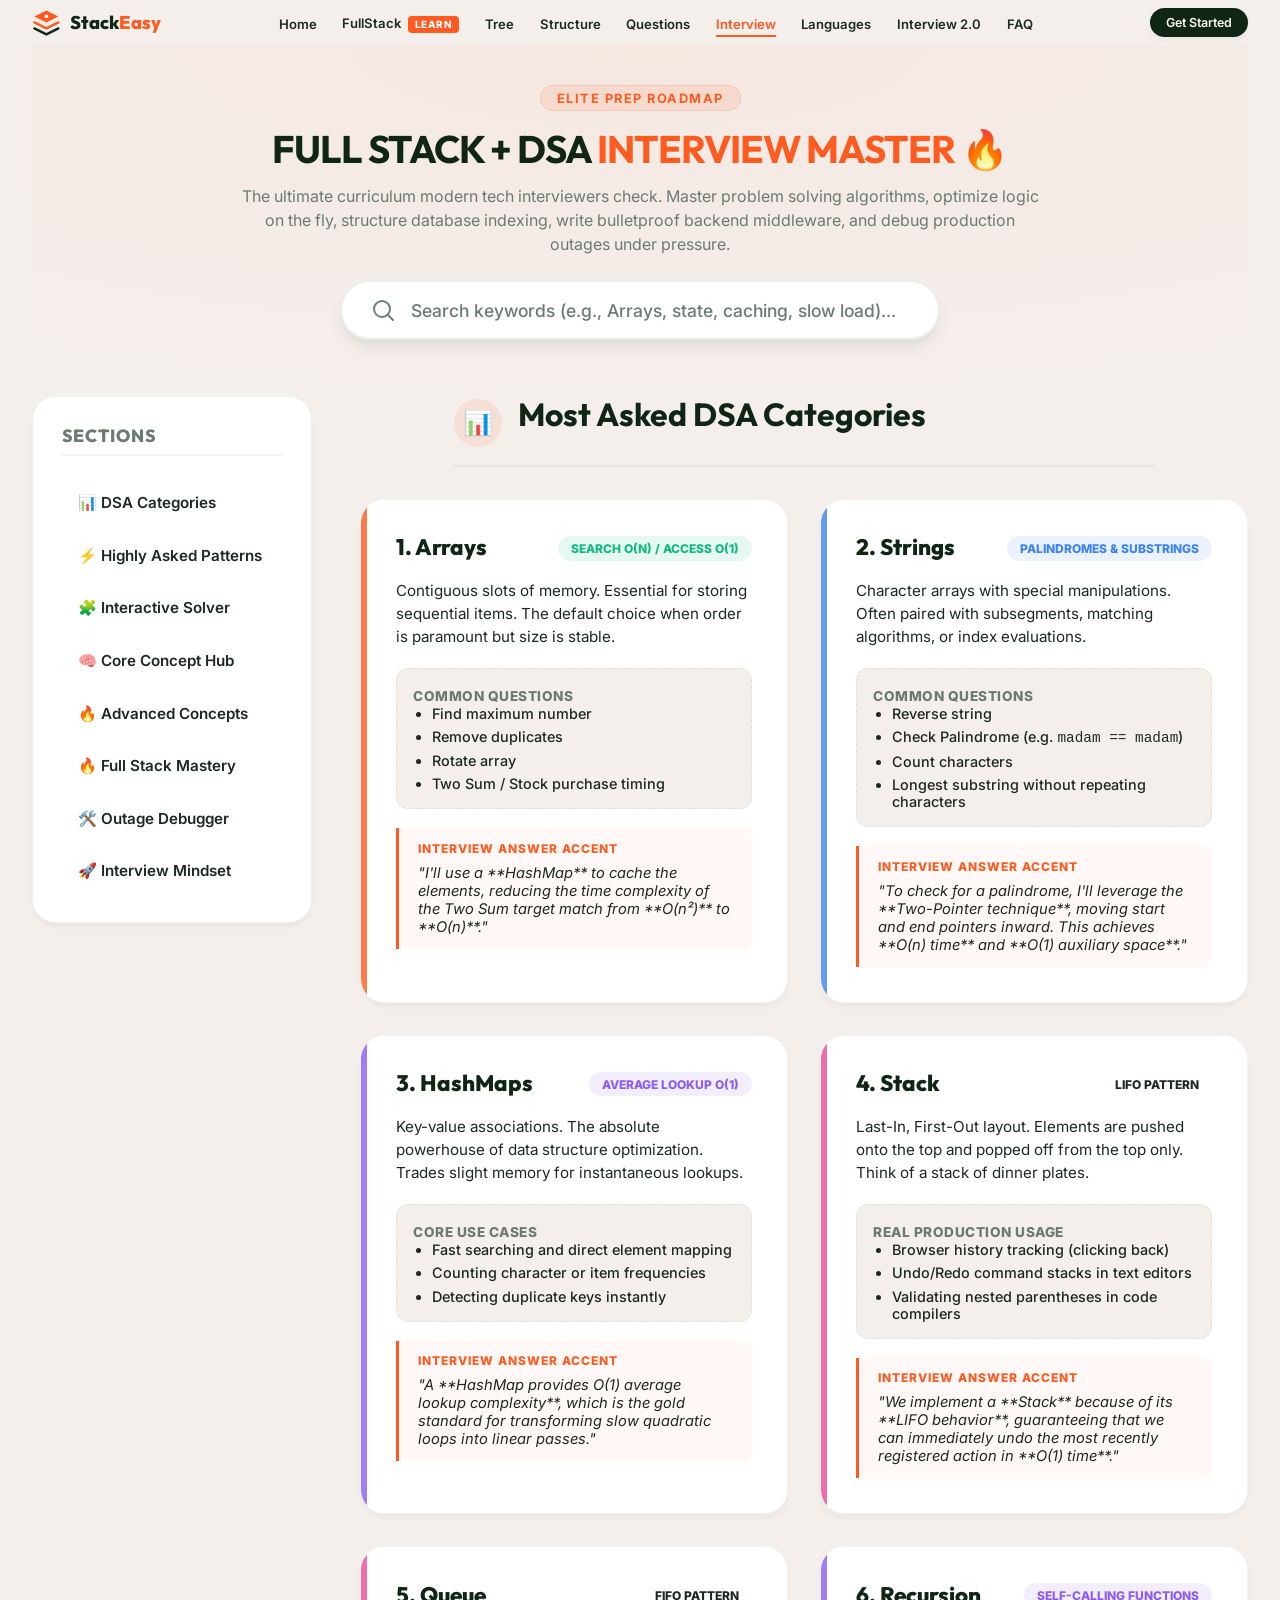
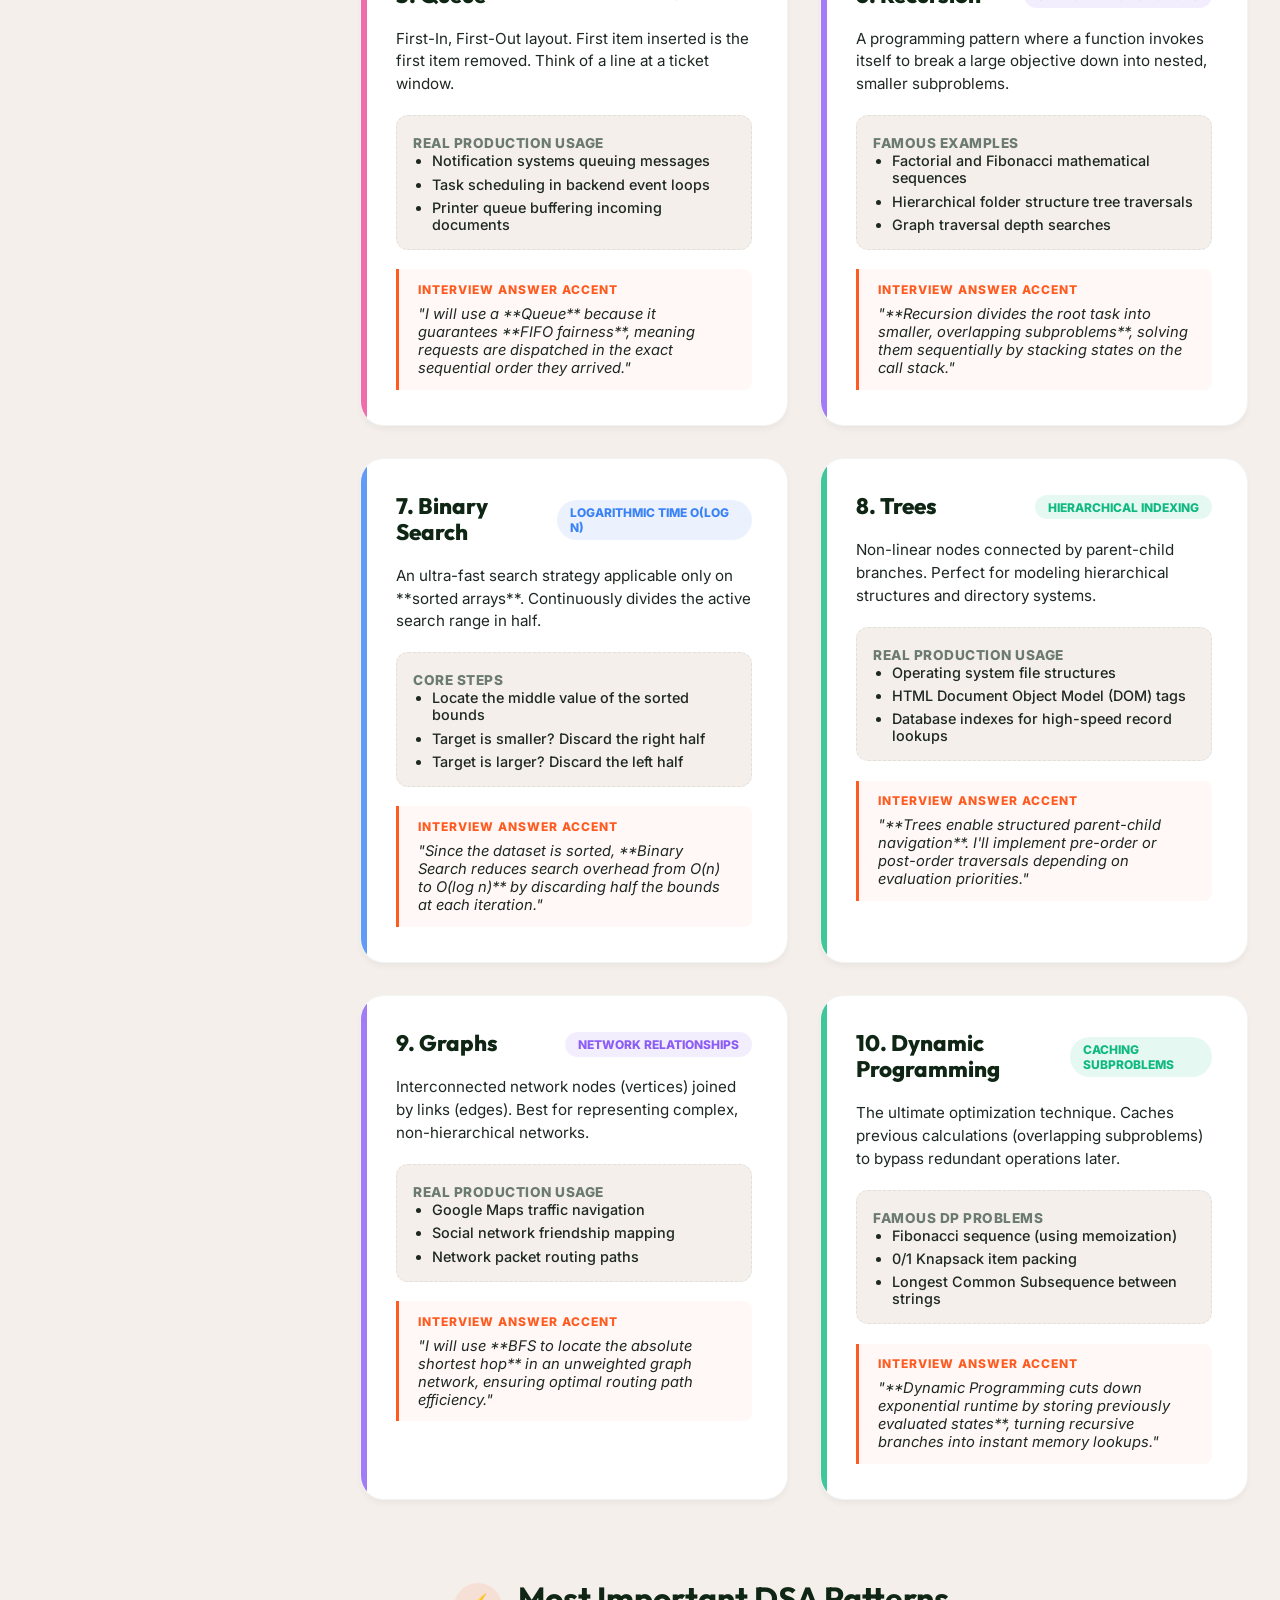
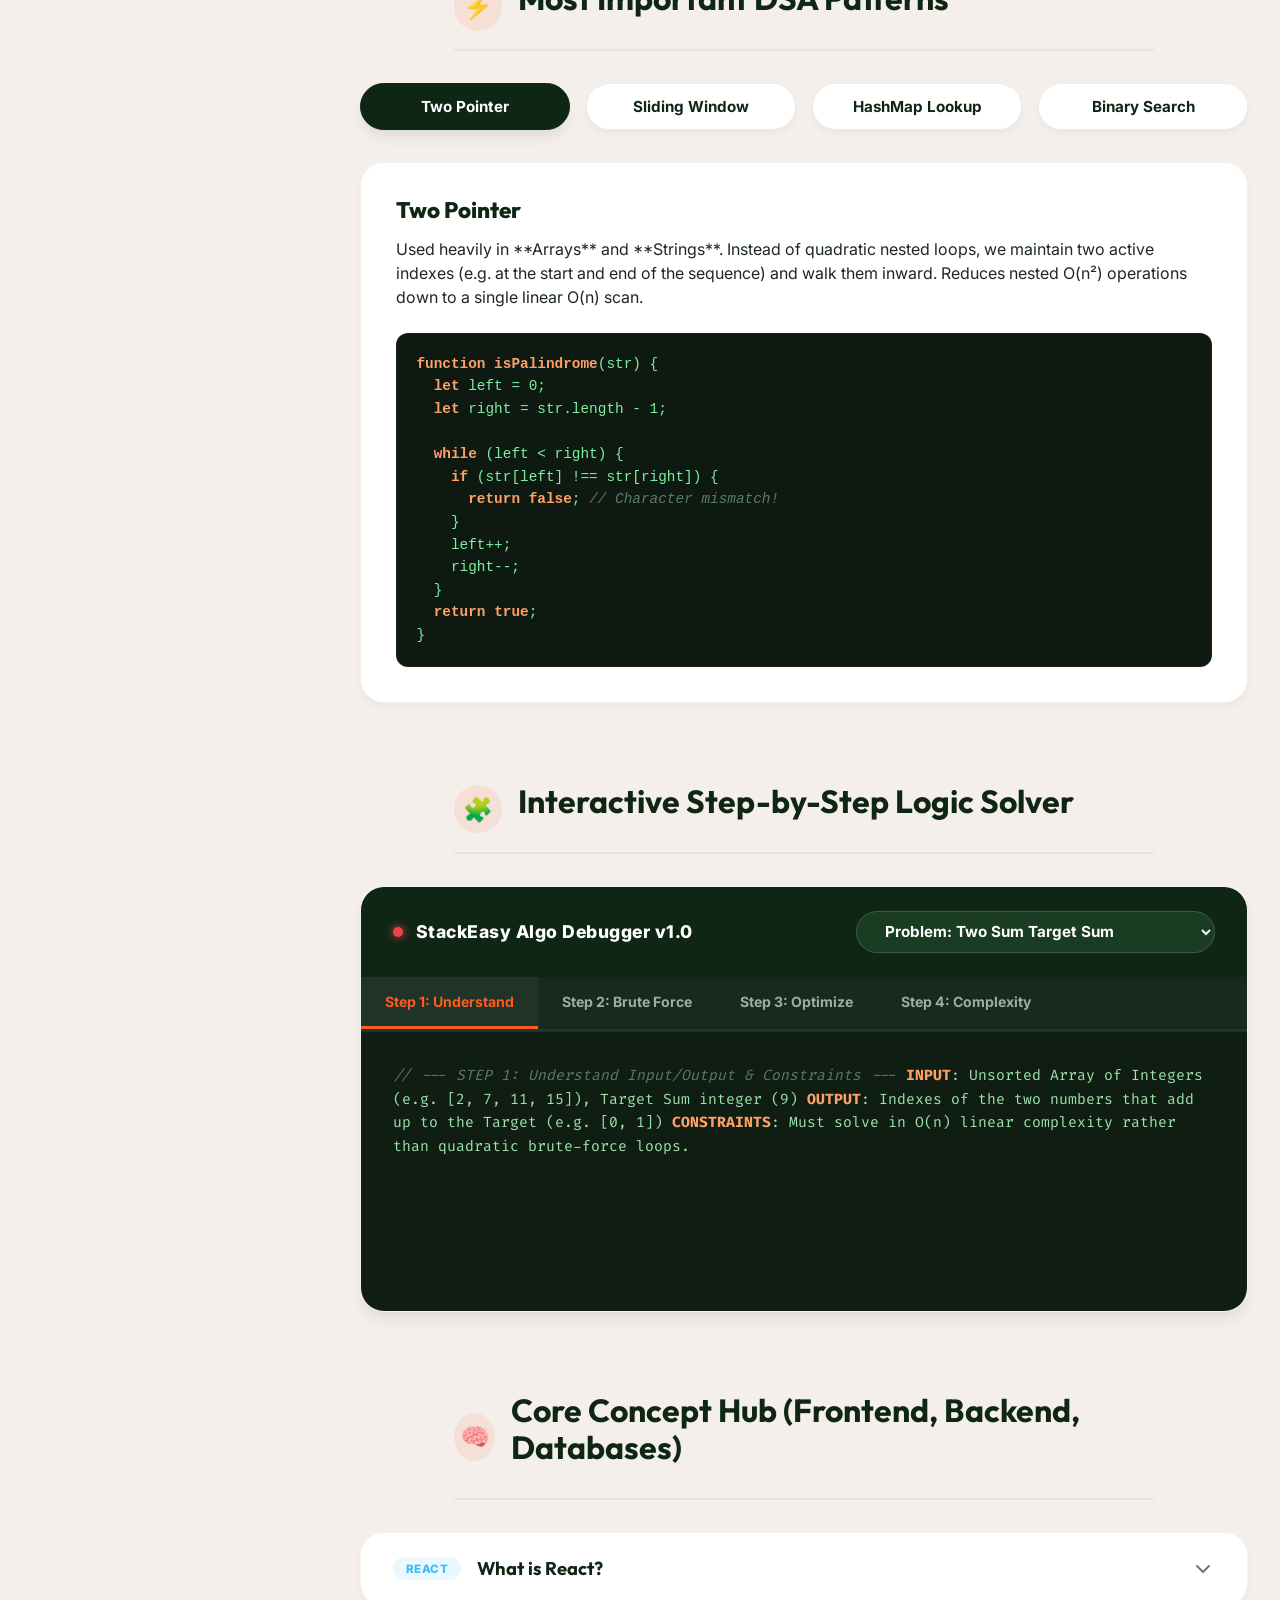
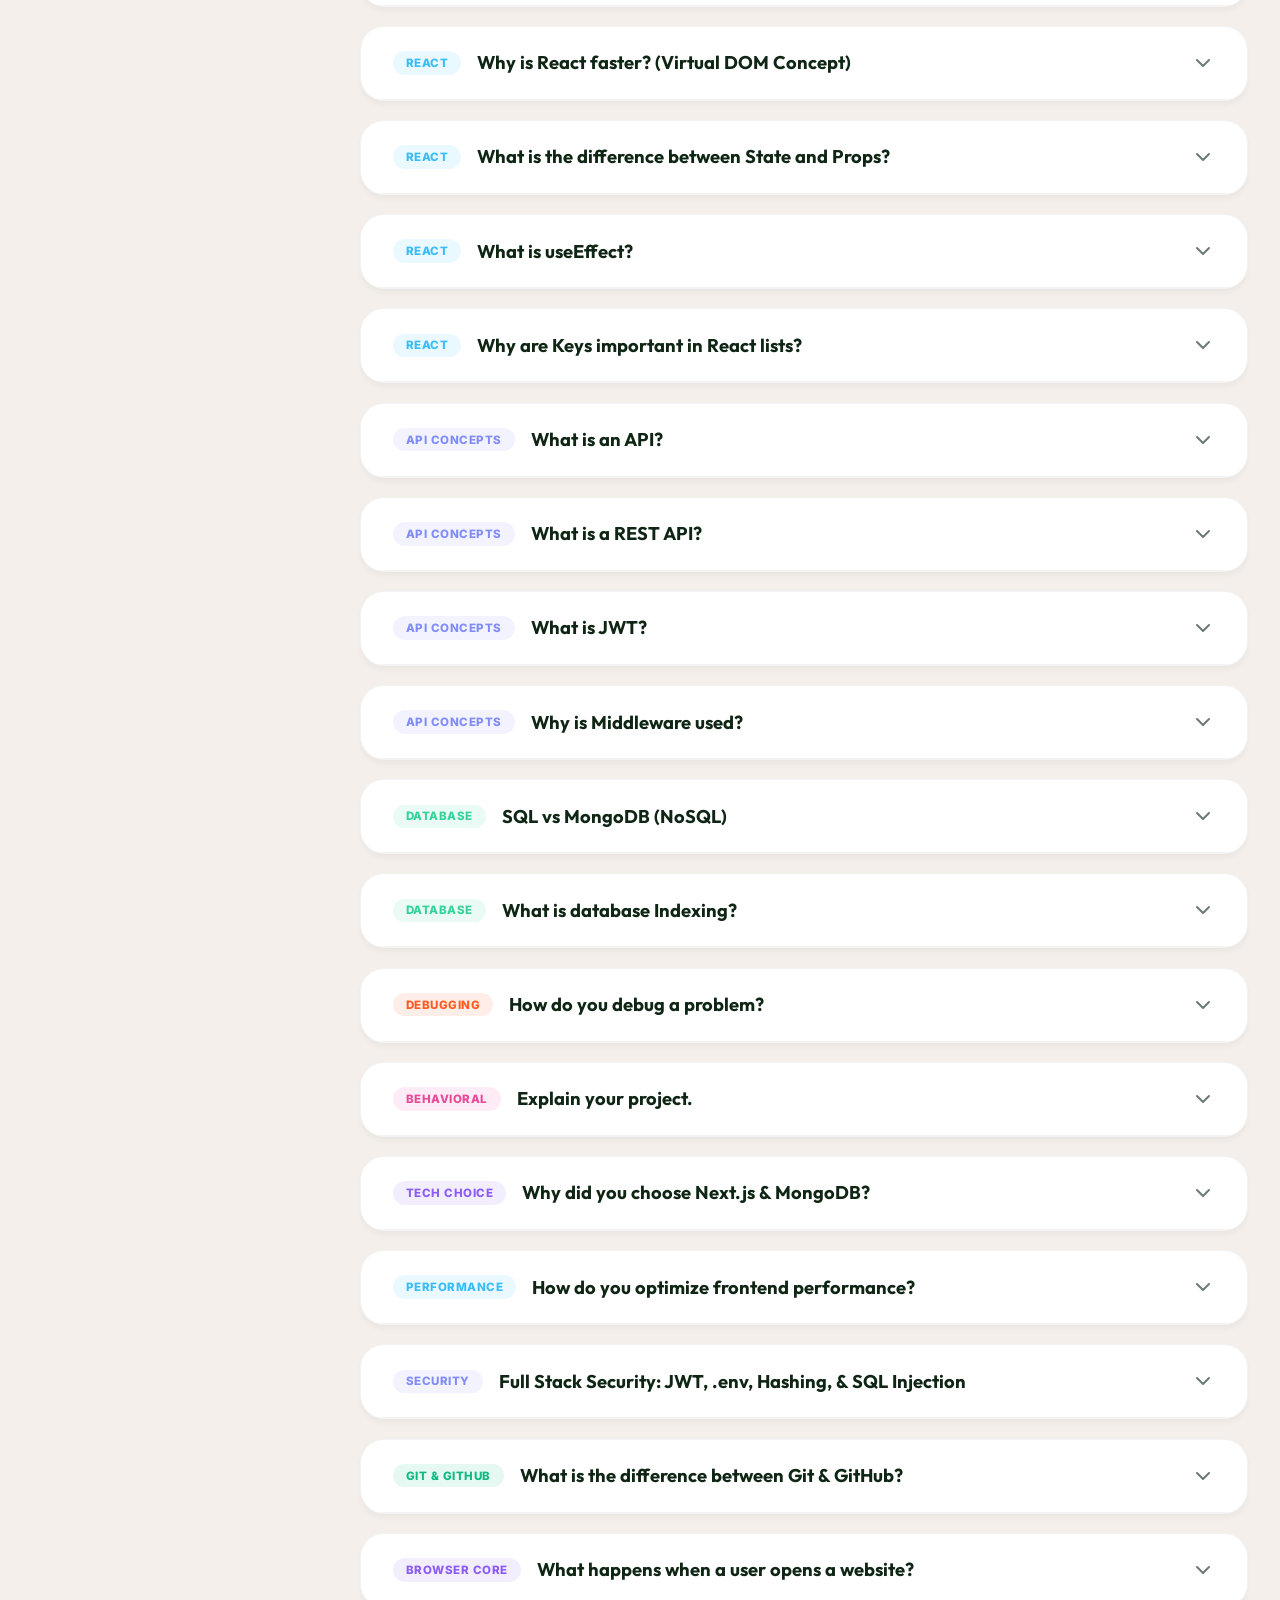
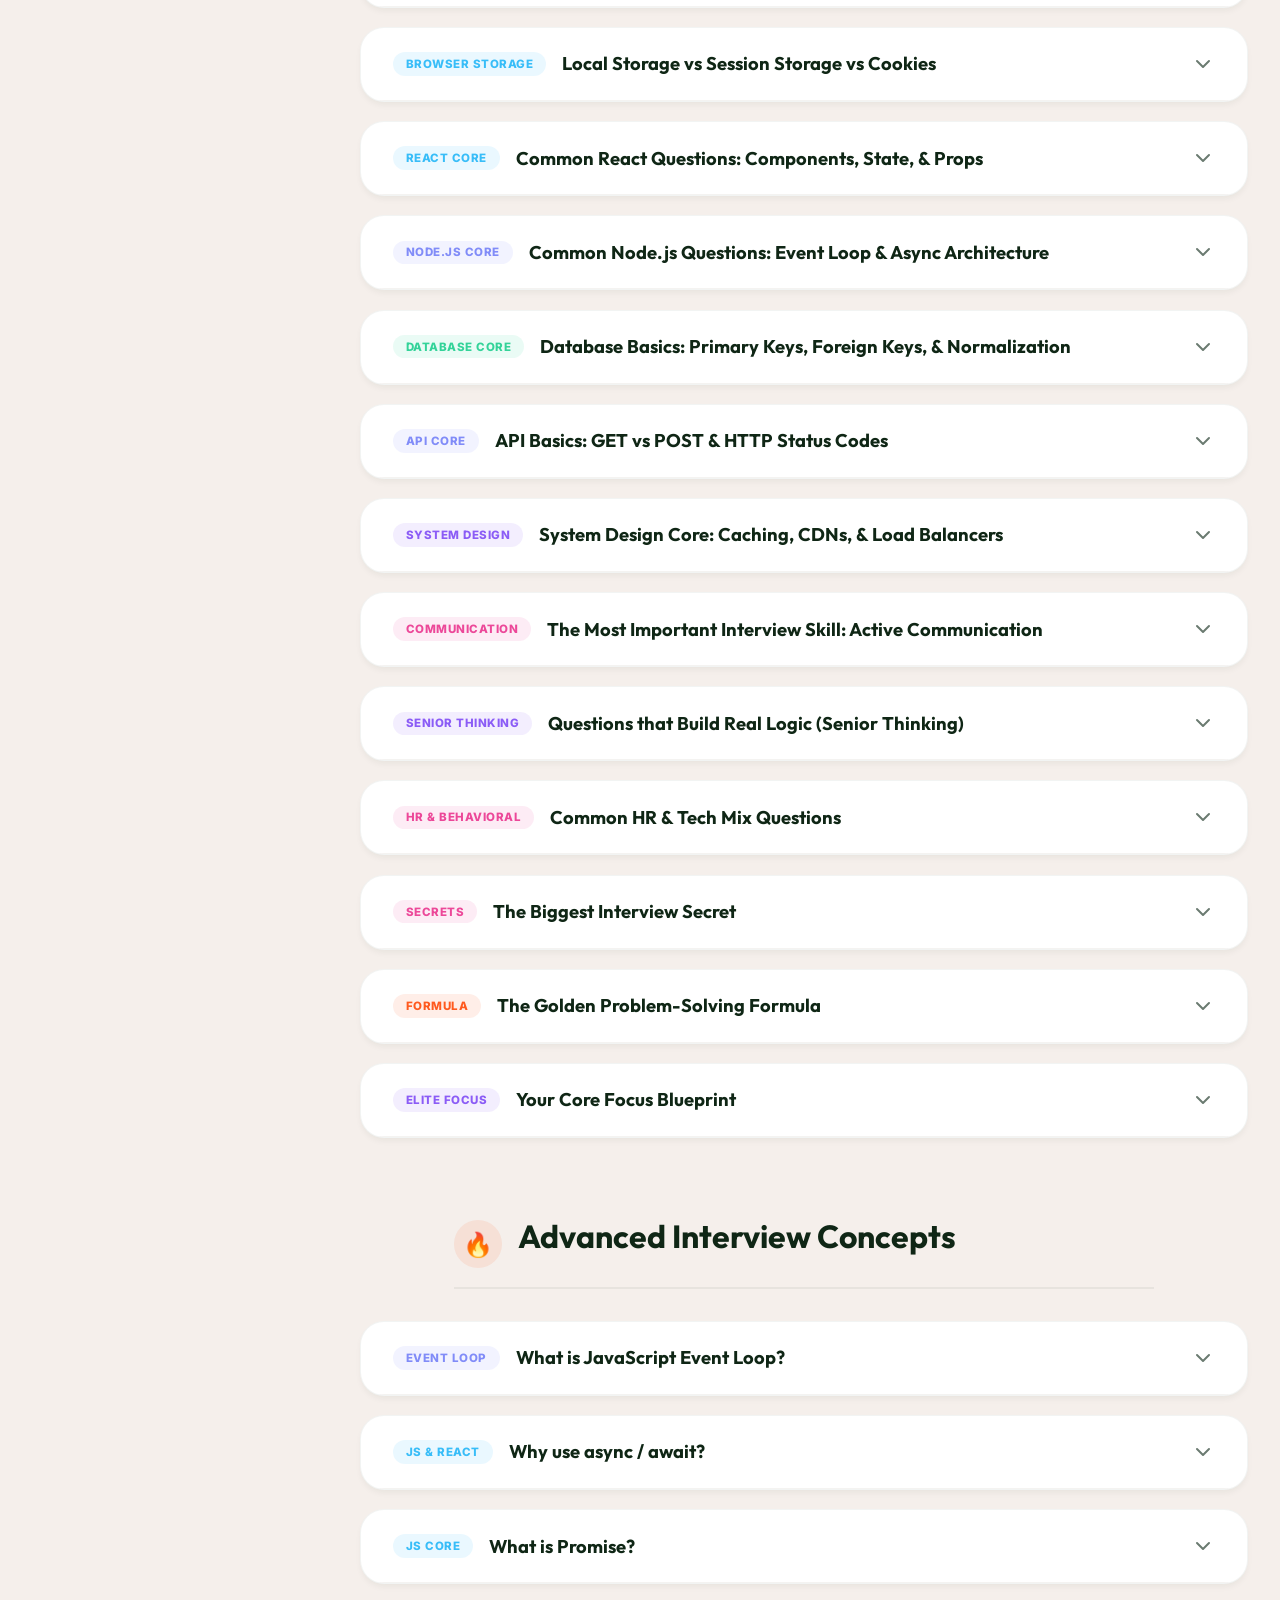
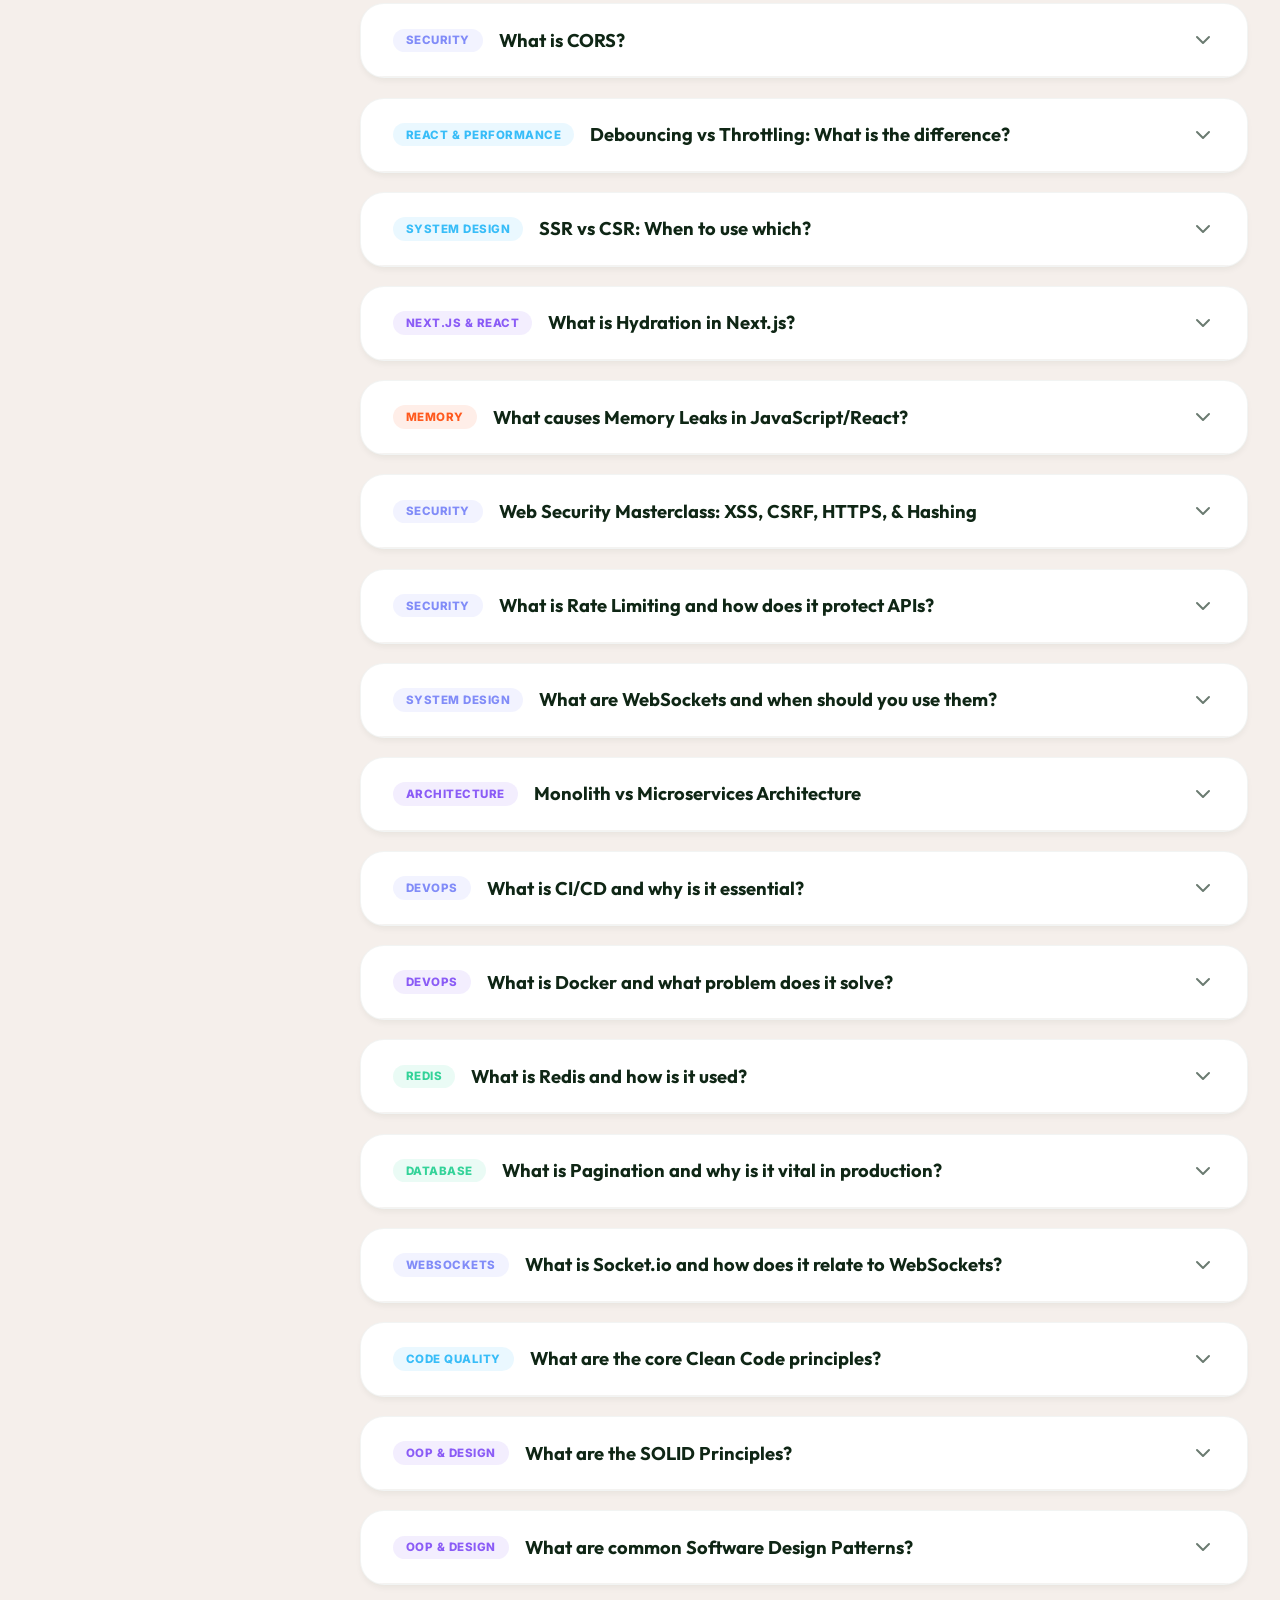
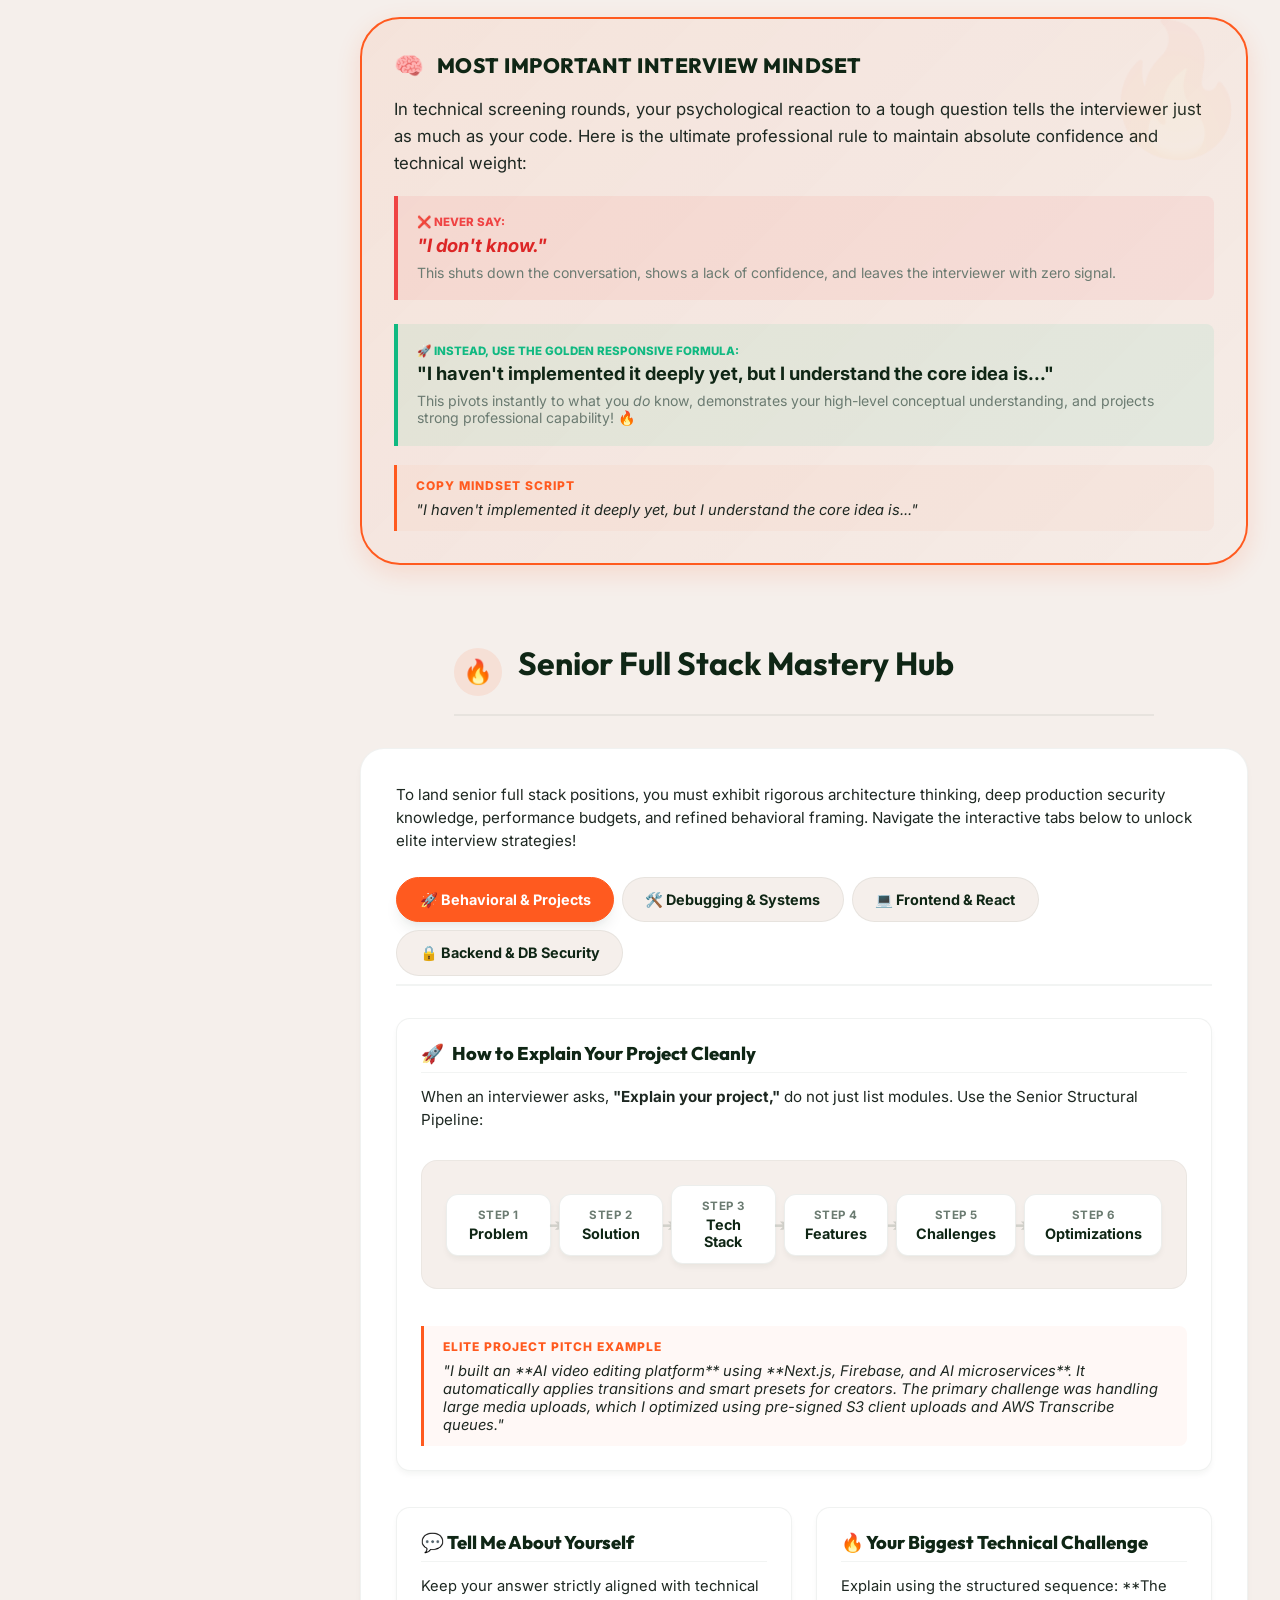
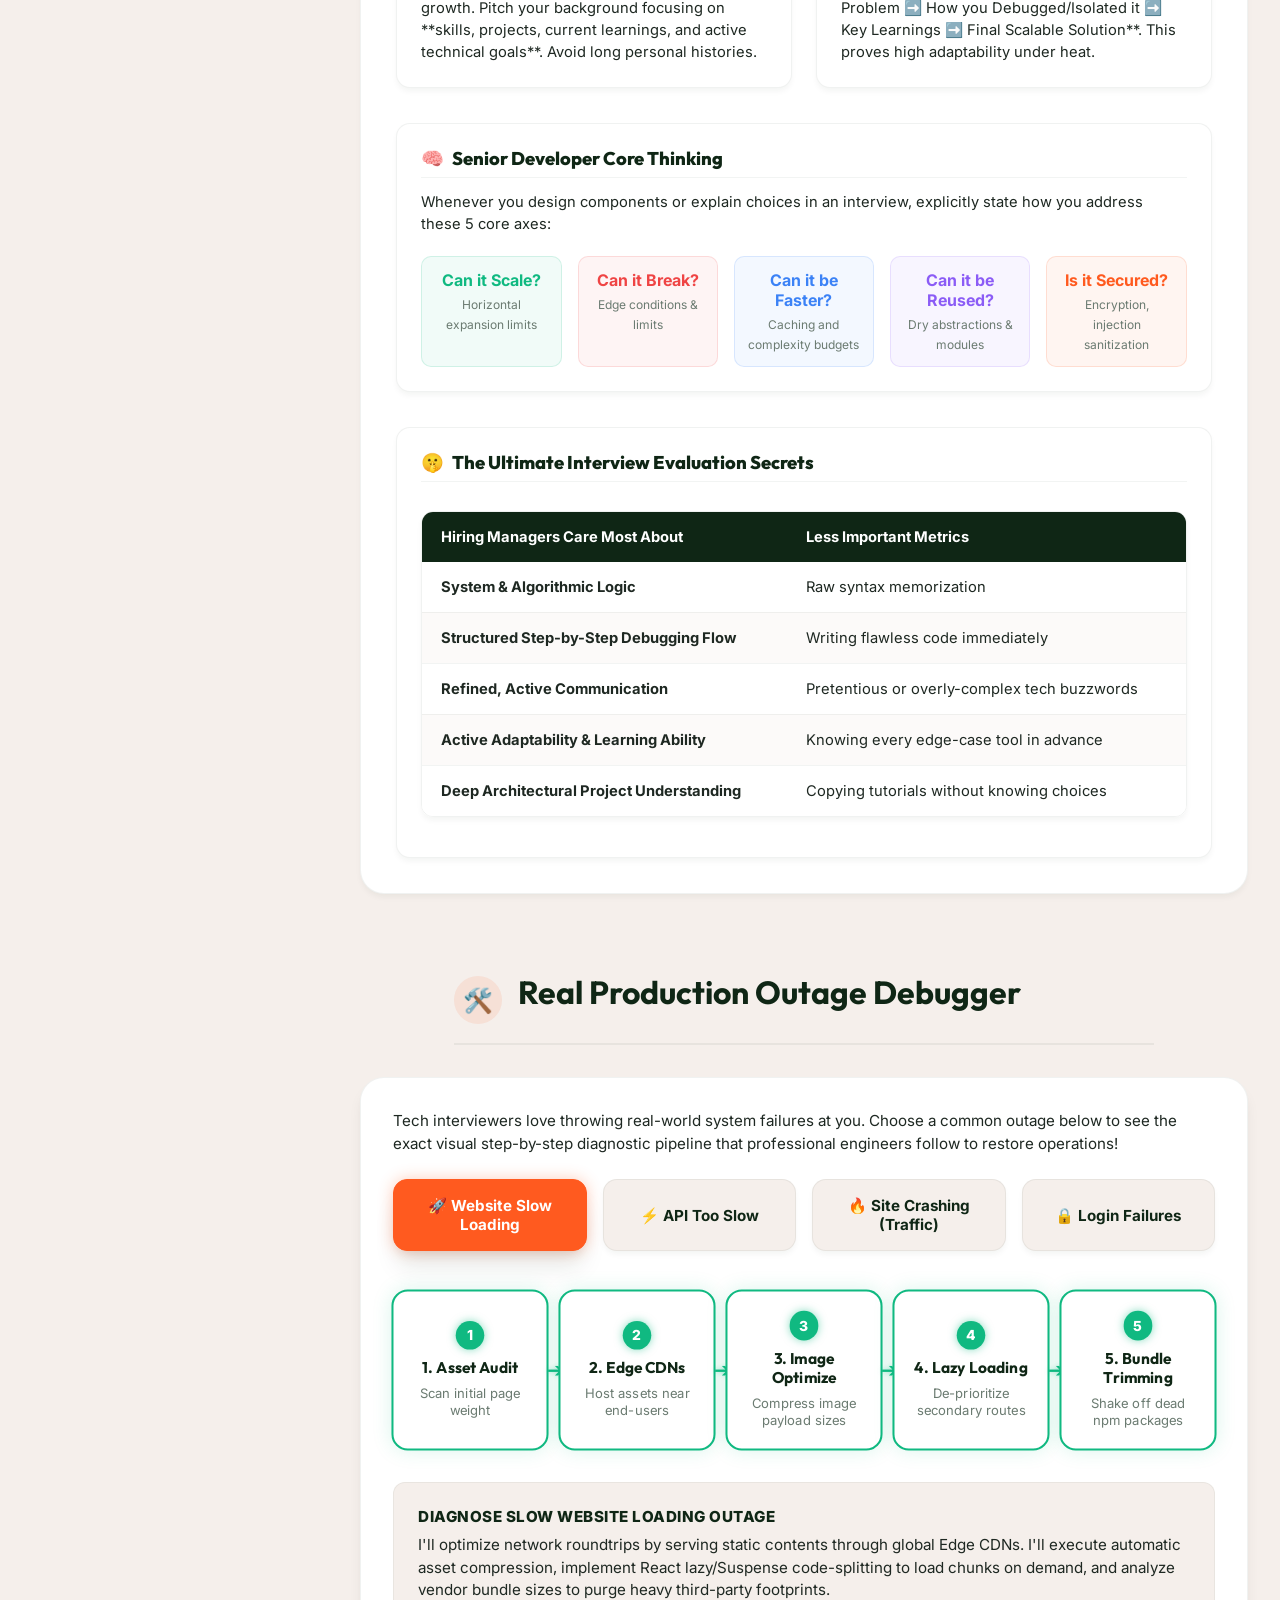
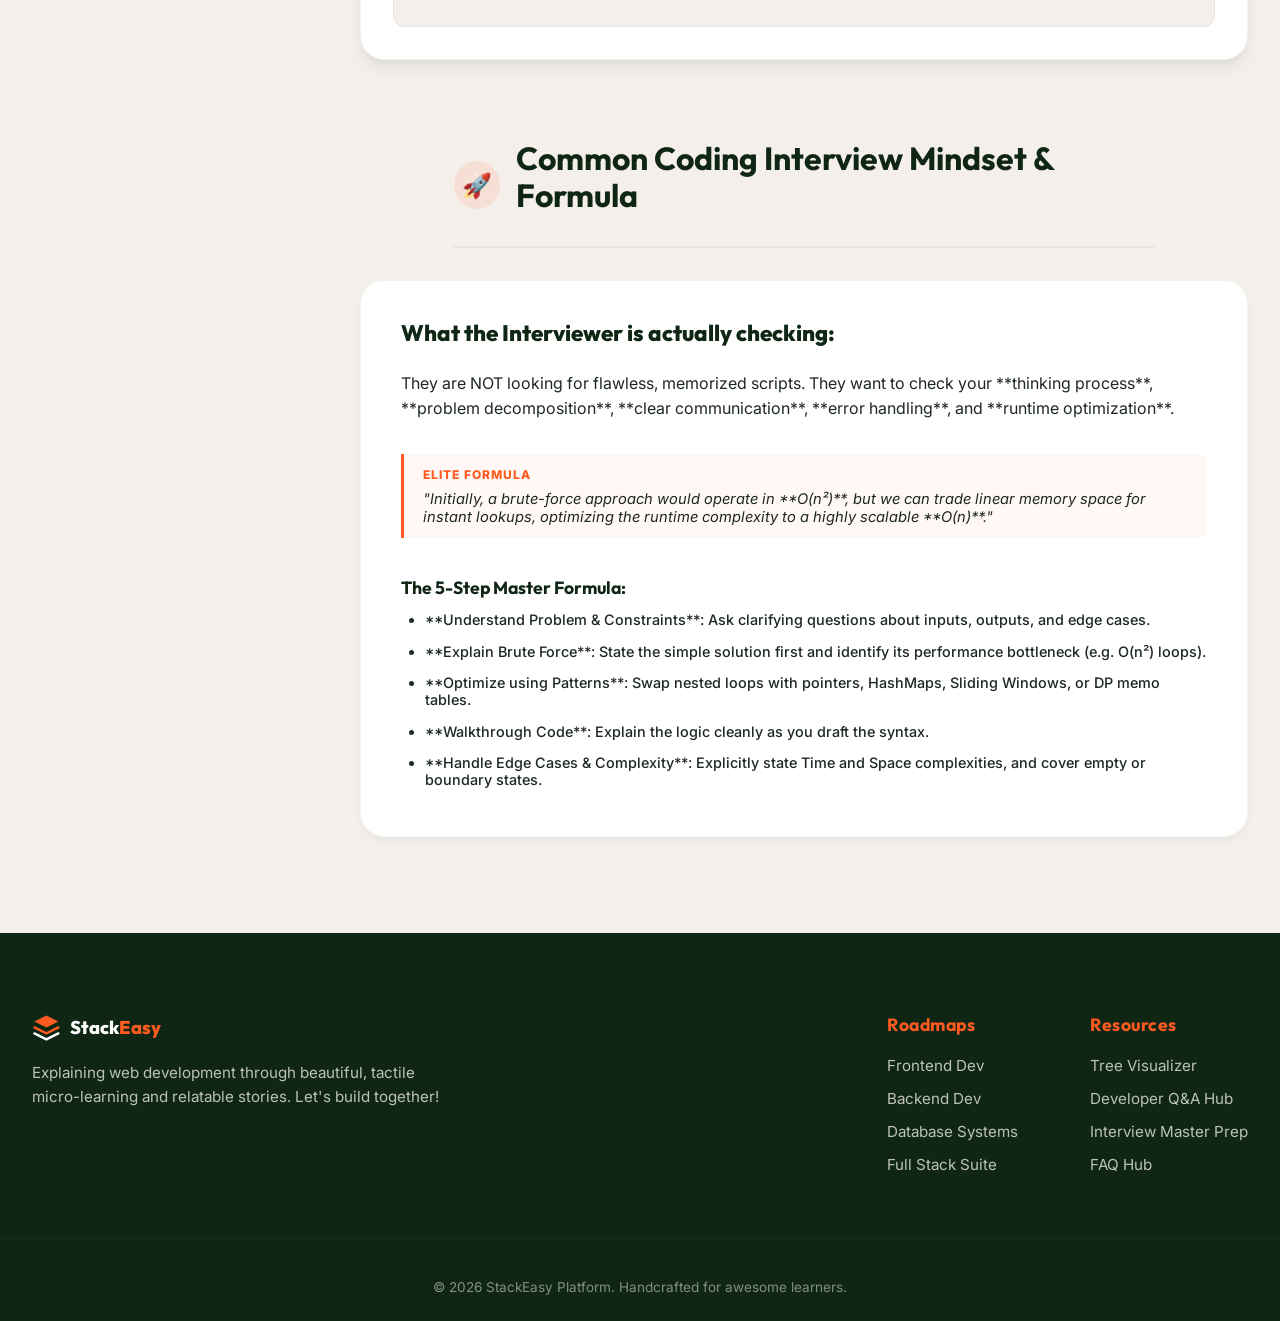
==== commit 5b4f84bb: "feat: integrate premium code structures and flows for all 7 core stack technologies" ====
--- a/interview.html
+++ b/interview.html
@@ -1160,6 +1160,7 @@
           <li><a href="index.html" class="nav-link">Home</a></li>
           <li><a href="index.html#fullstack" class="nav-link">FullStack <span class="nav-badge">Learn</span></a></li>
           <li><a href="tree.html" class="nav-link">Tree</a></li>
+          <li><a href="structure.html" class="nav-link">Structure</a></li>
           <li><a href="questions.html" class="nav-link">Questions</a></li>
           <li><a href="interview.html" class="nav-link active nav-interview-trigger">Interview</a></li>
           <li class="nav-languages-item"><a href="languages.html" class="nav-link">Languages</a></li>
@@ -1186,6 +1187,7 @@
       <li><a href="index.html" class="drawer-link">Home</a></li>
       <li><a href="index.html#fullstack" class="drawer-link">FullStack</a></li>
       <li><a href="tree.html" class="drawer-link">Tree</a></li>
+      <li><a href="structure.html" class="drawer-link">Structure</a></li>
       <li><a href="questions.html" class="drawer-link">Questions</a></li>
       <li><a href="interview.html" class="drawer-link active">Interview</a></li>
       <li><a href="interview2.html" class="drawer-link">Interview 2.0</a></li>
